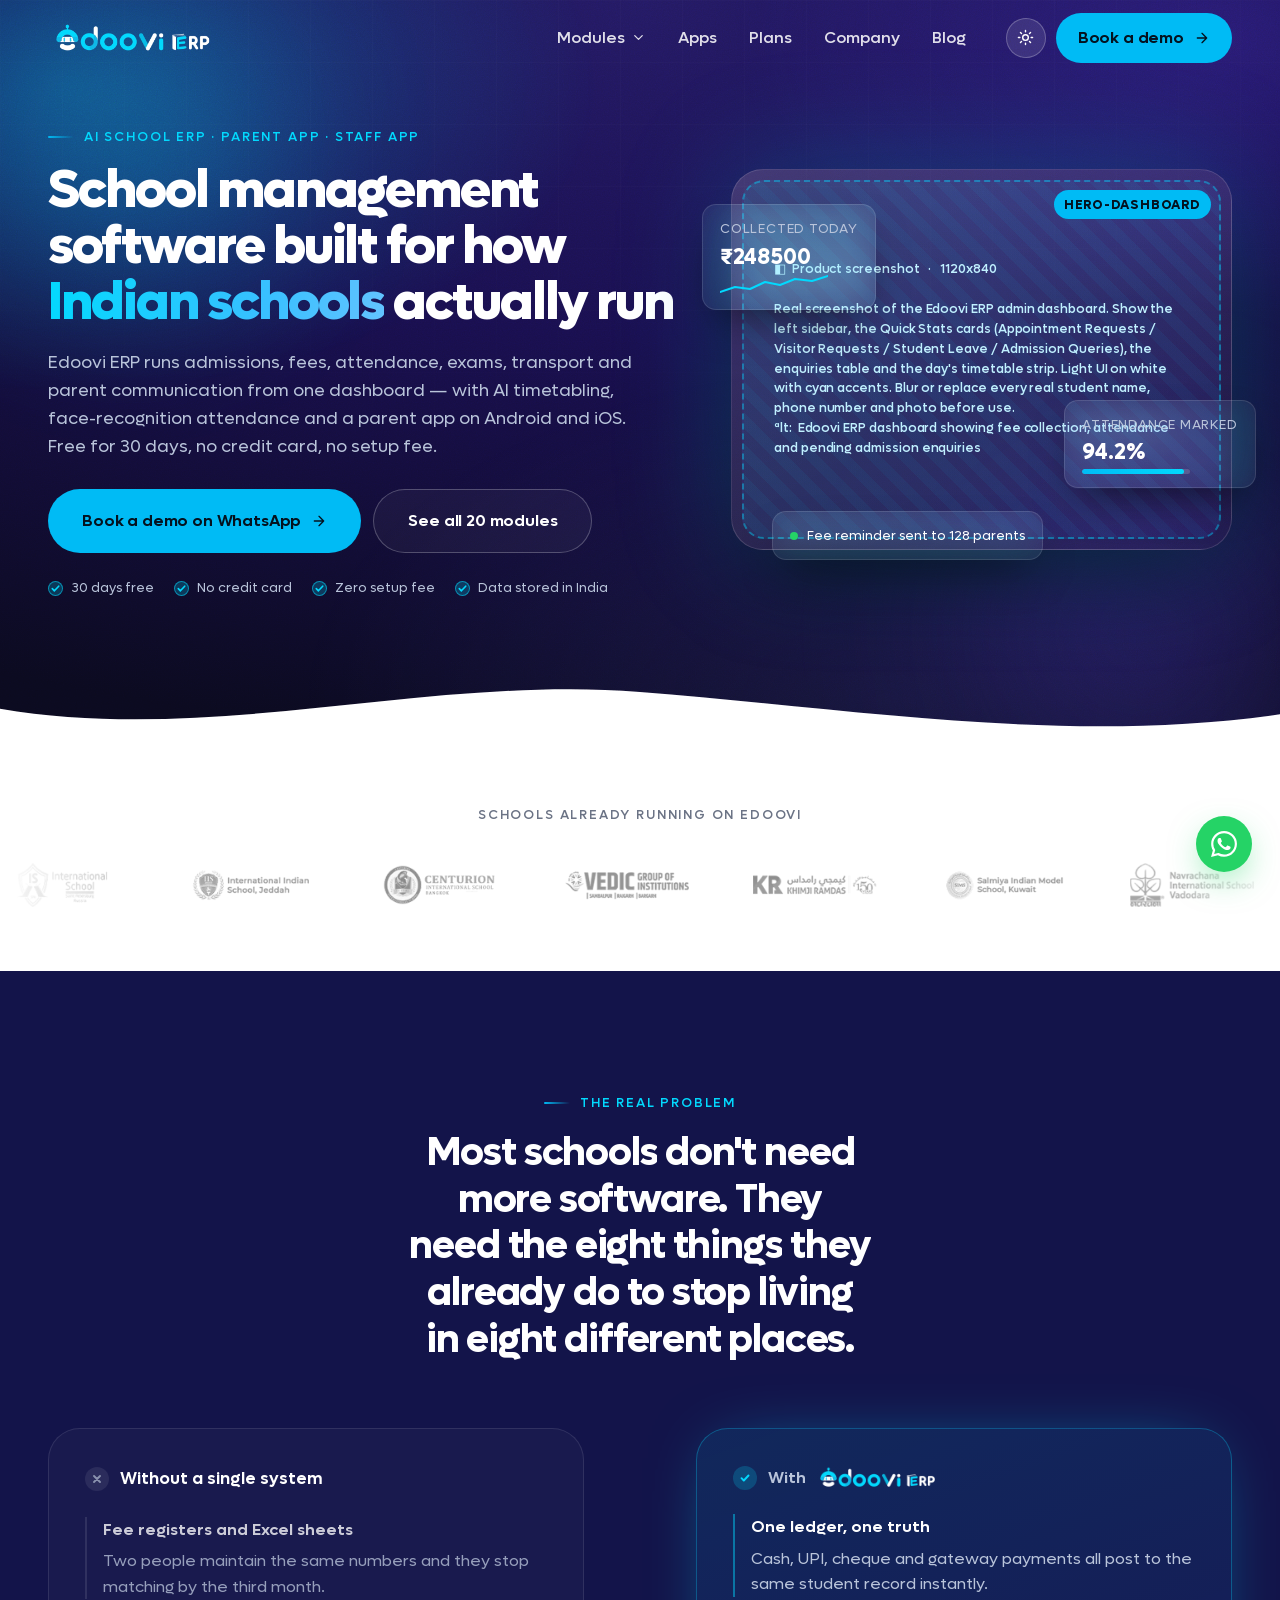
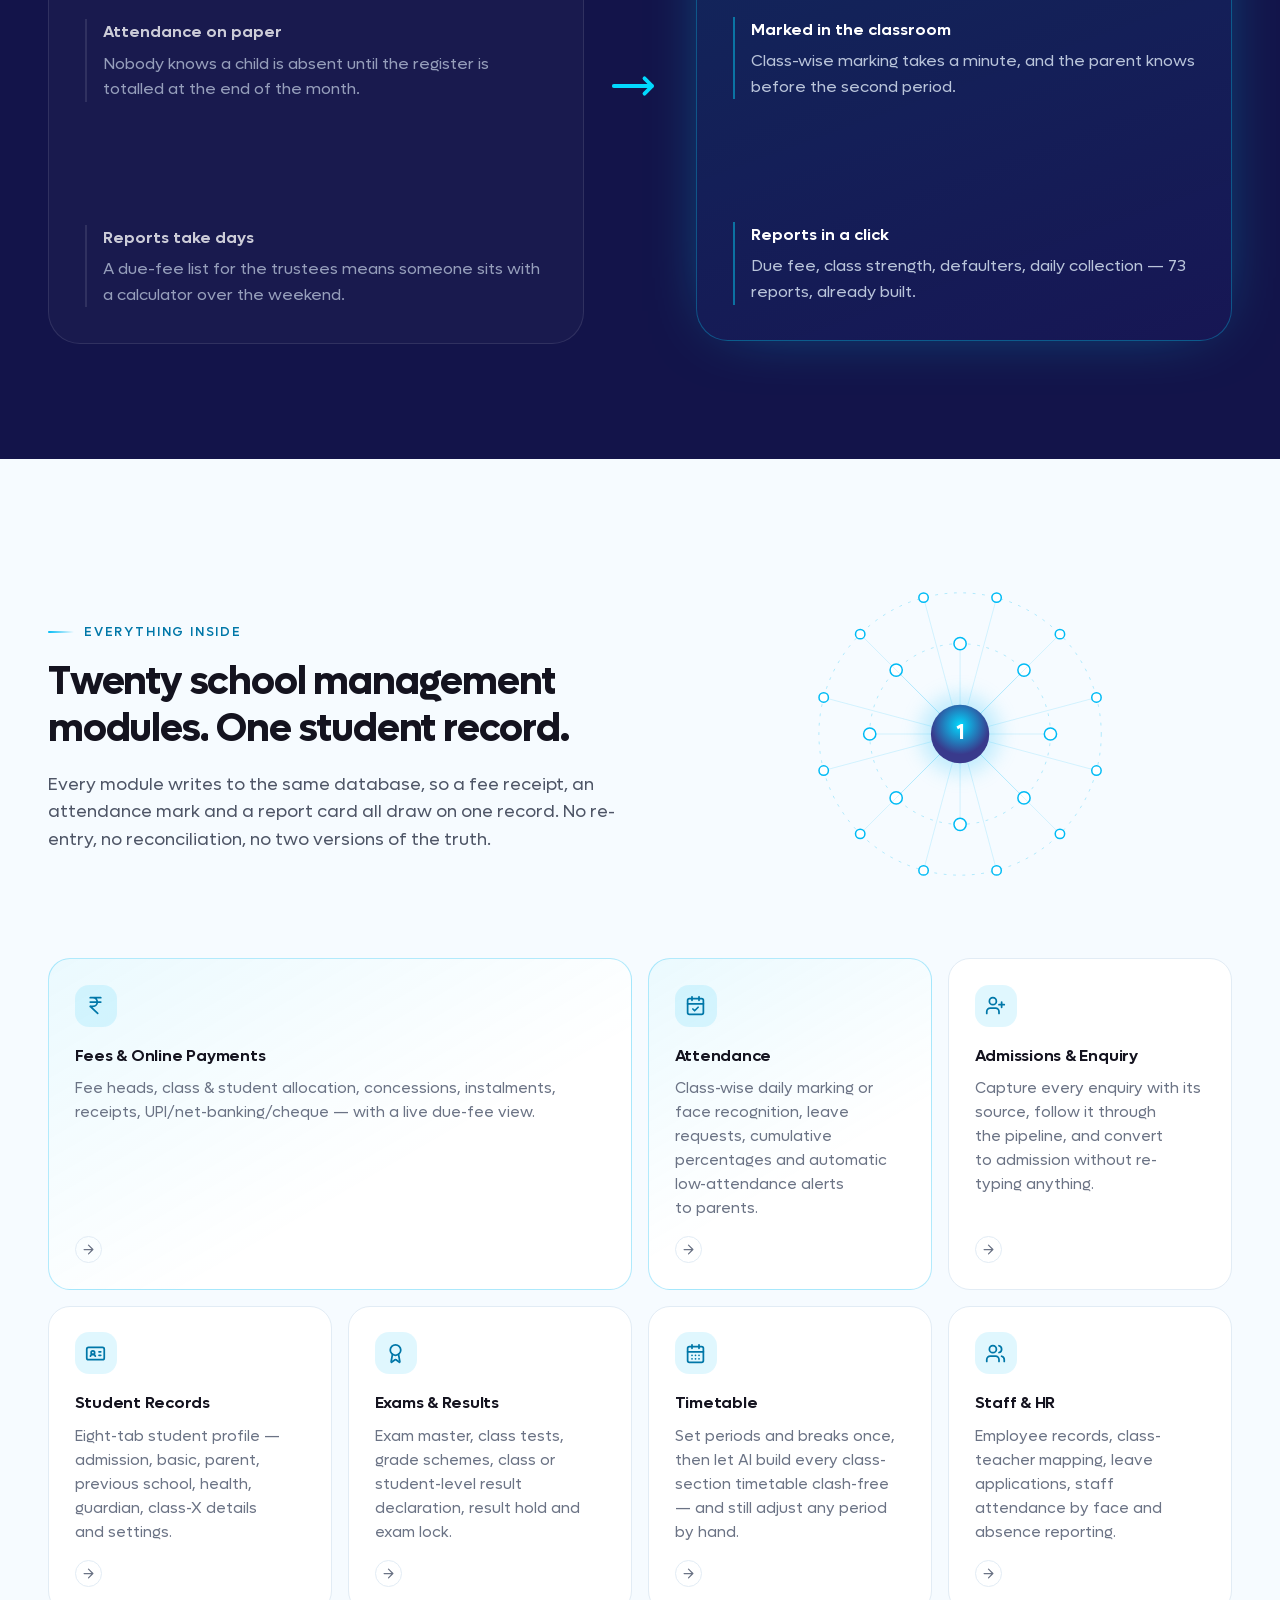
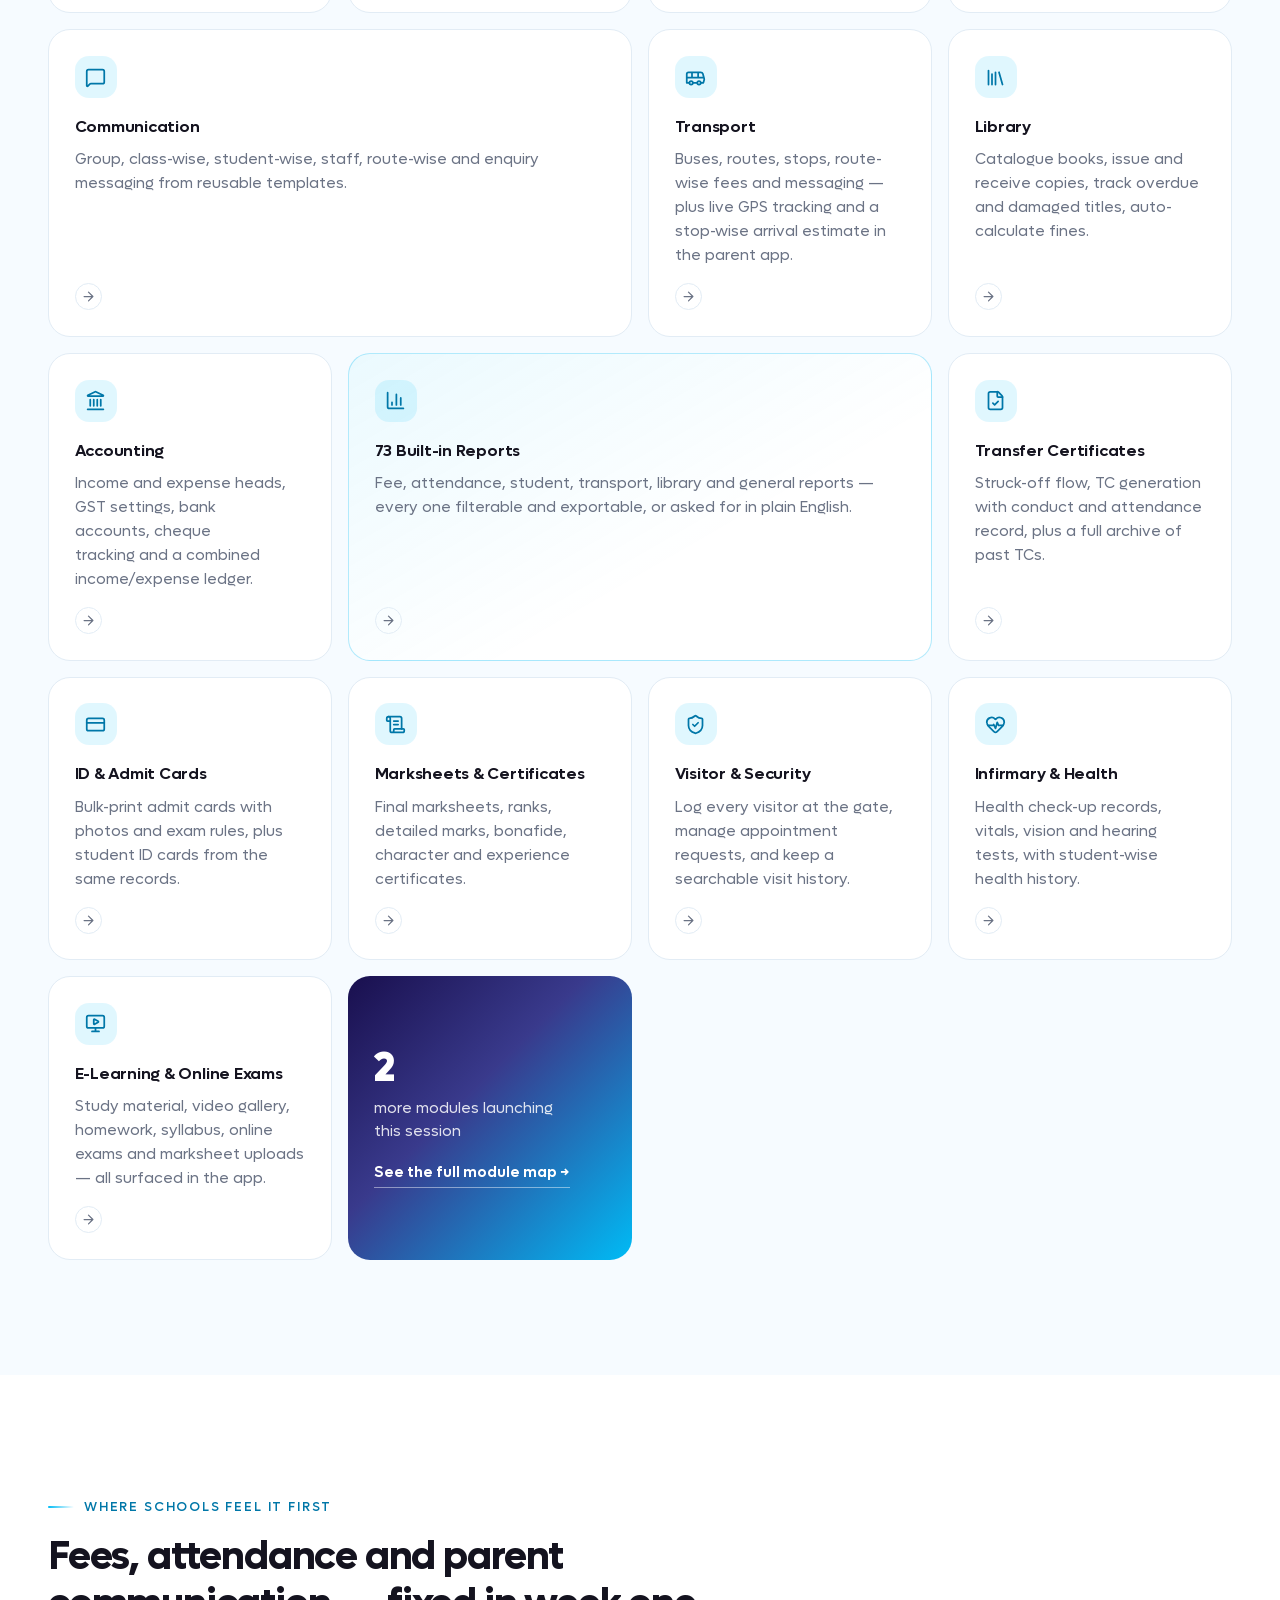
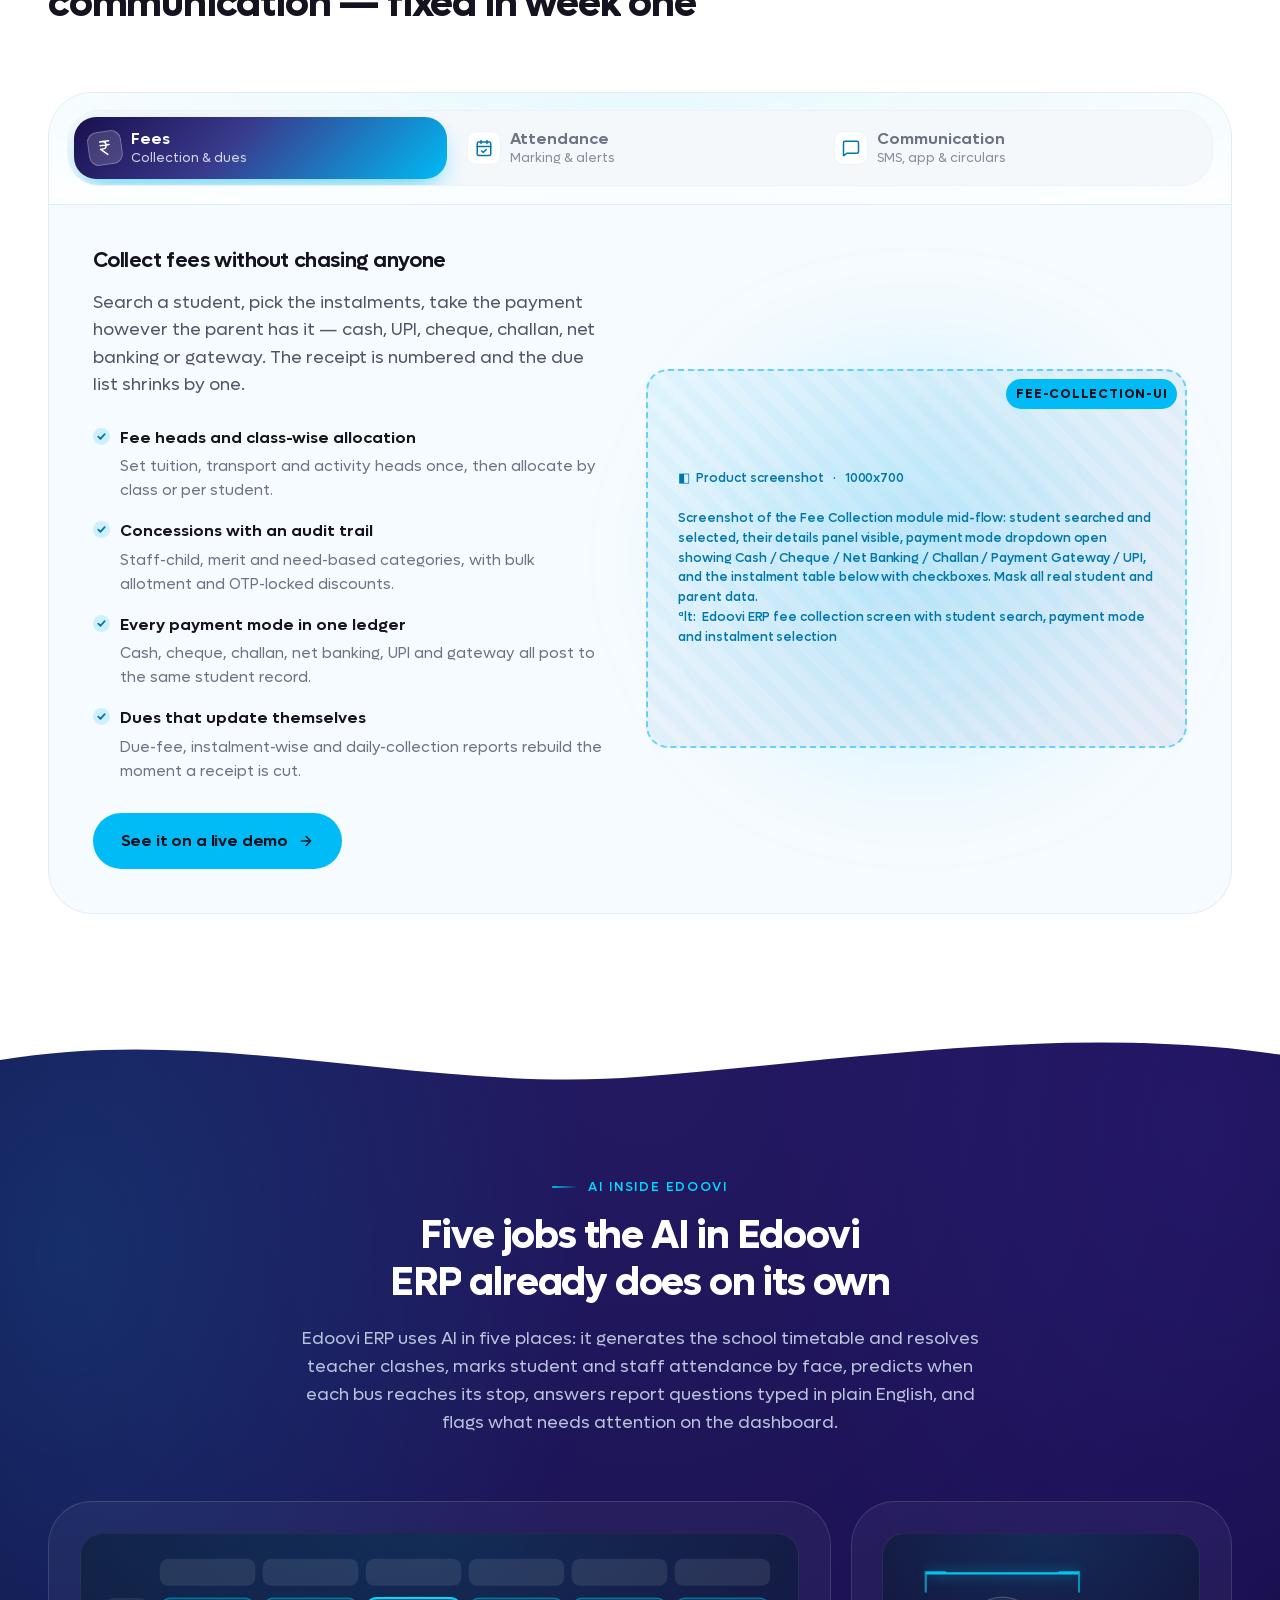
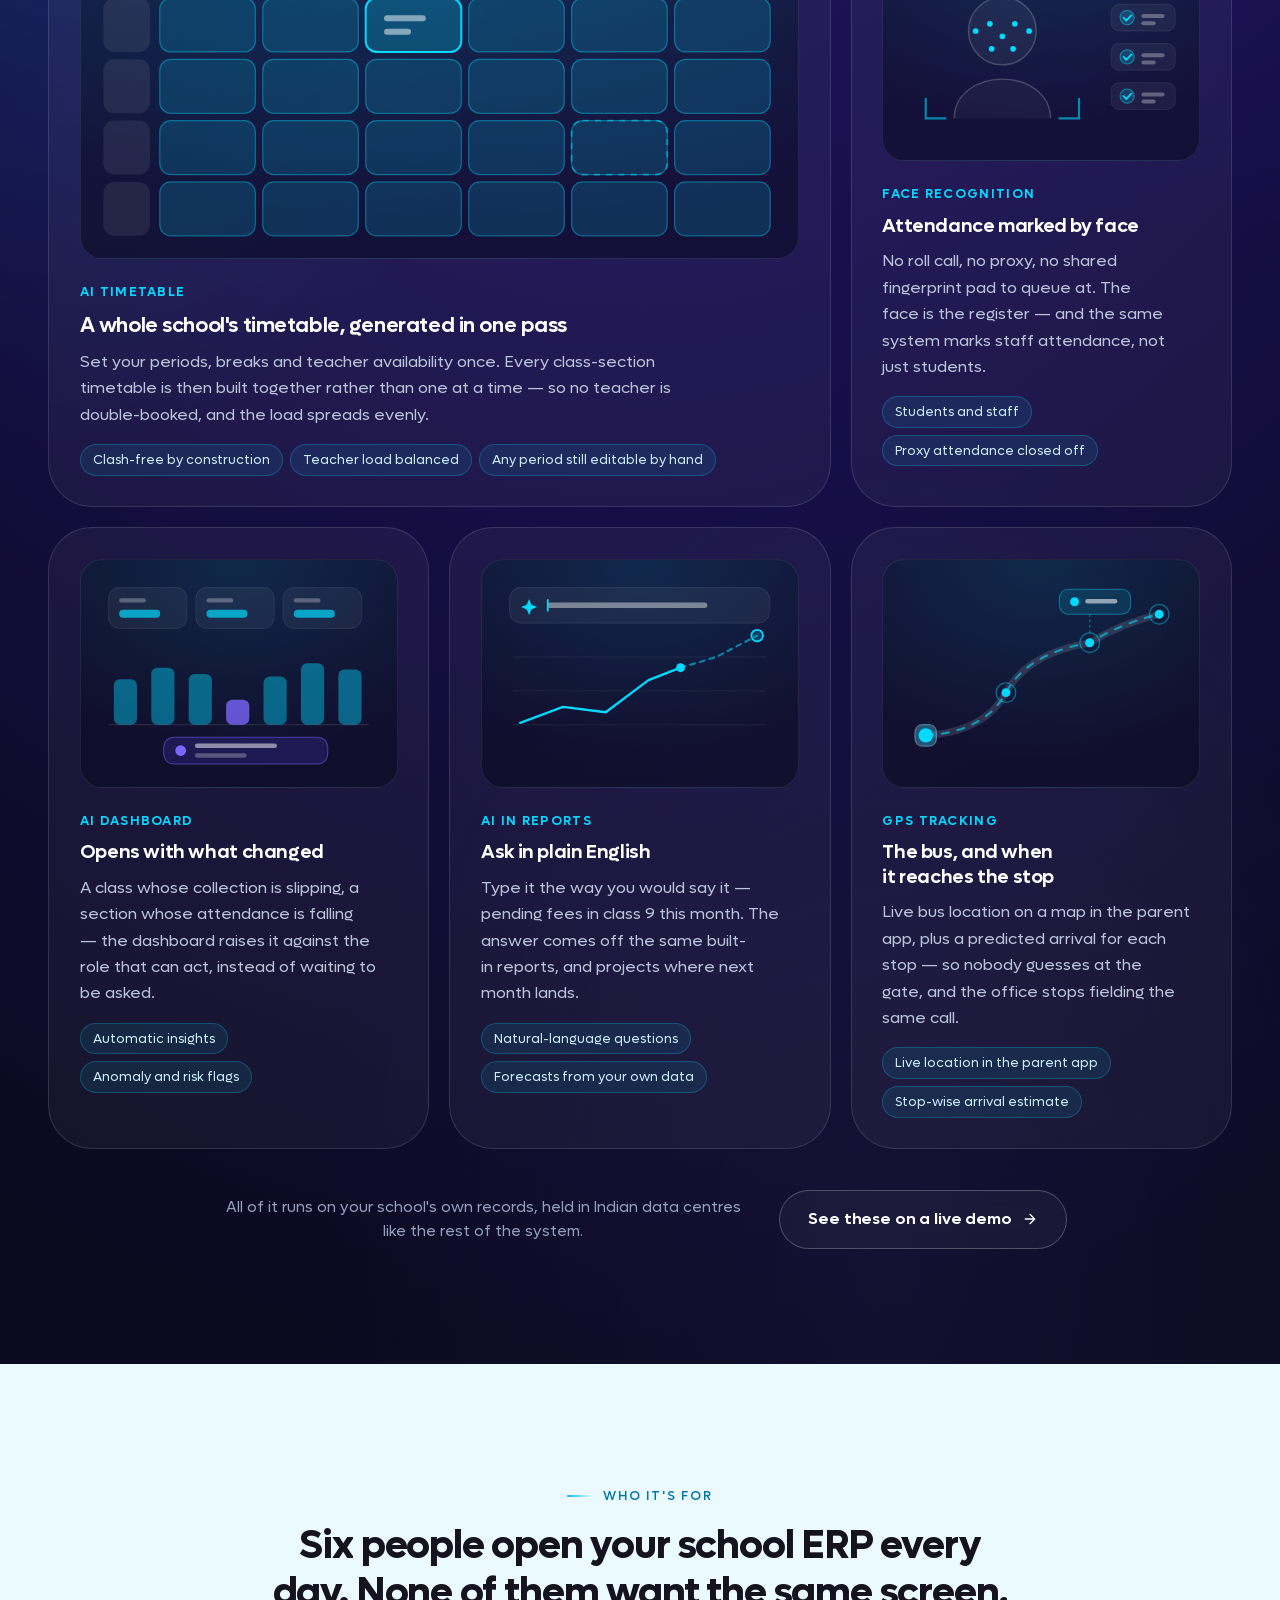
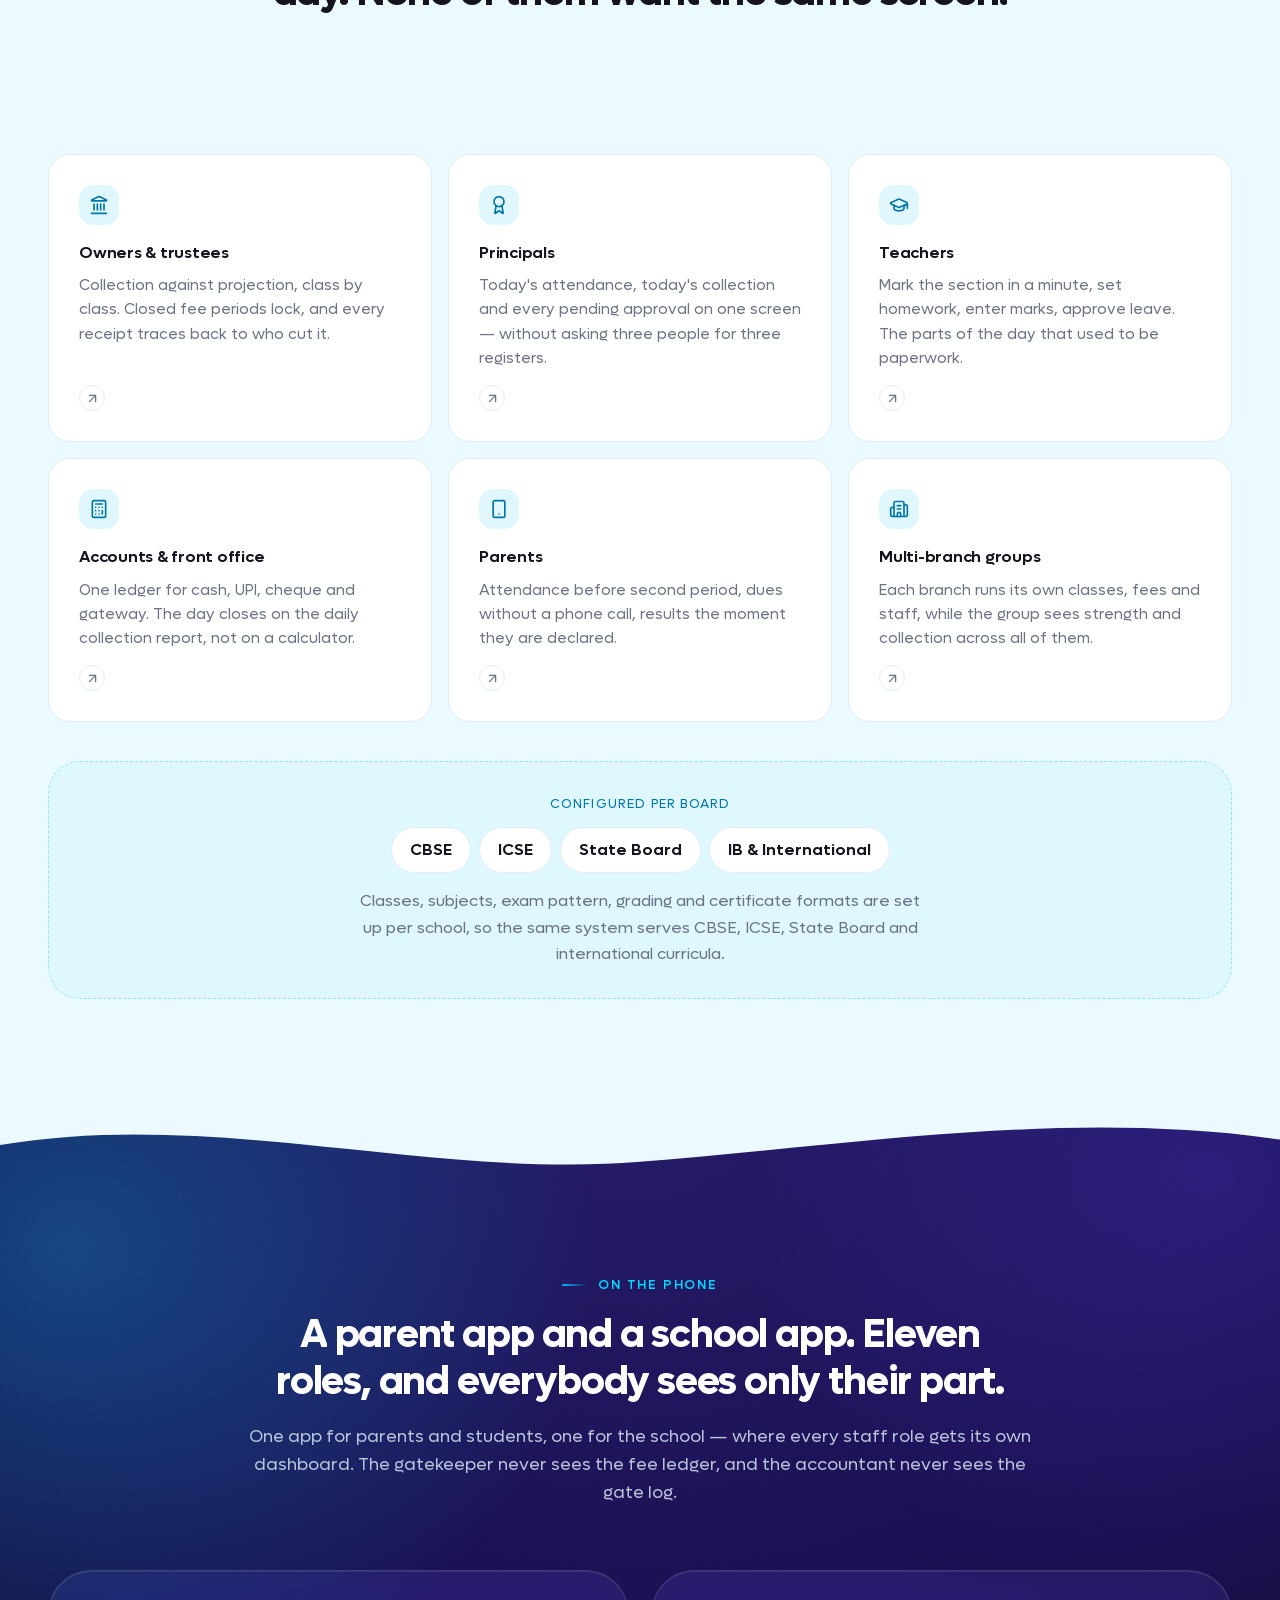
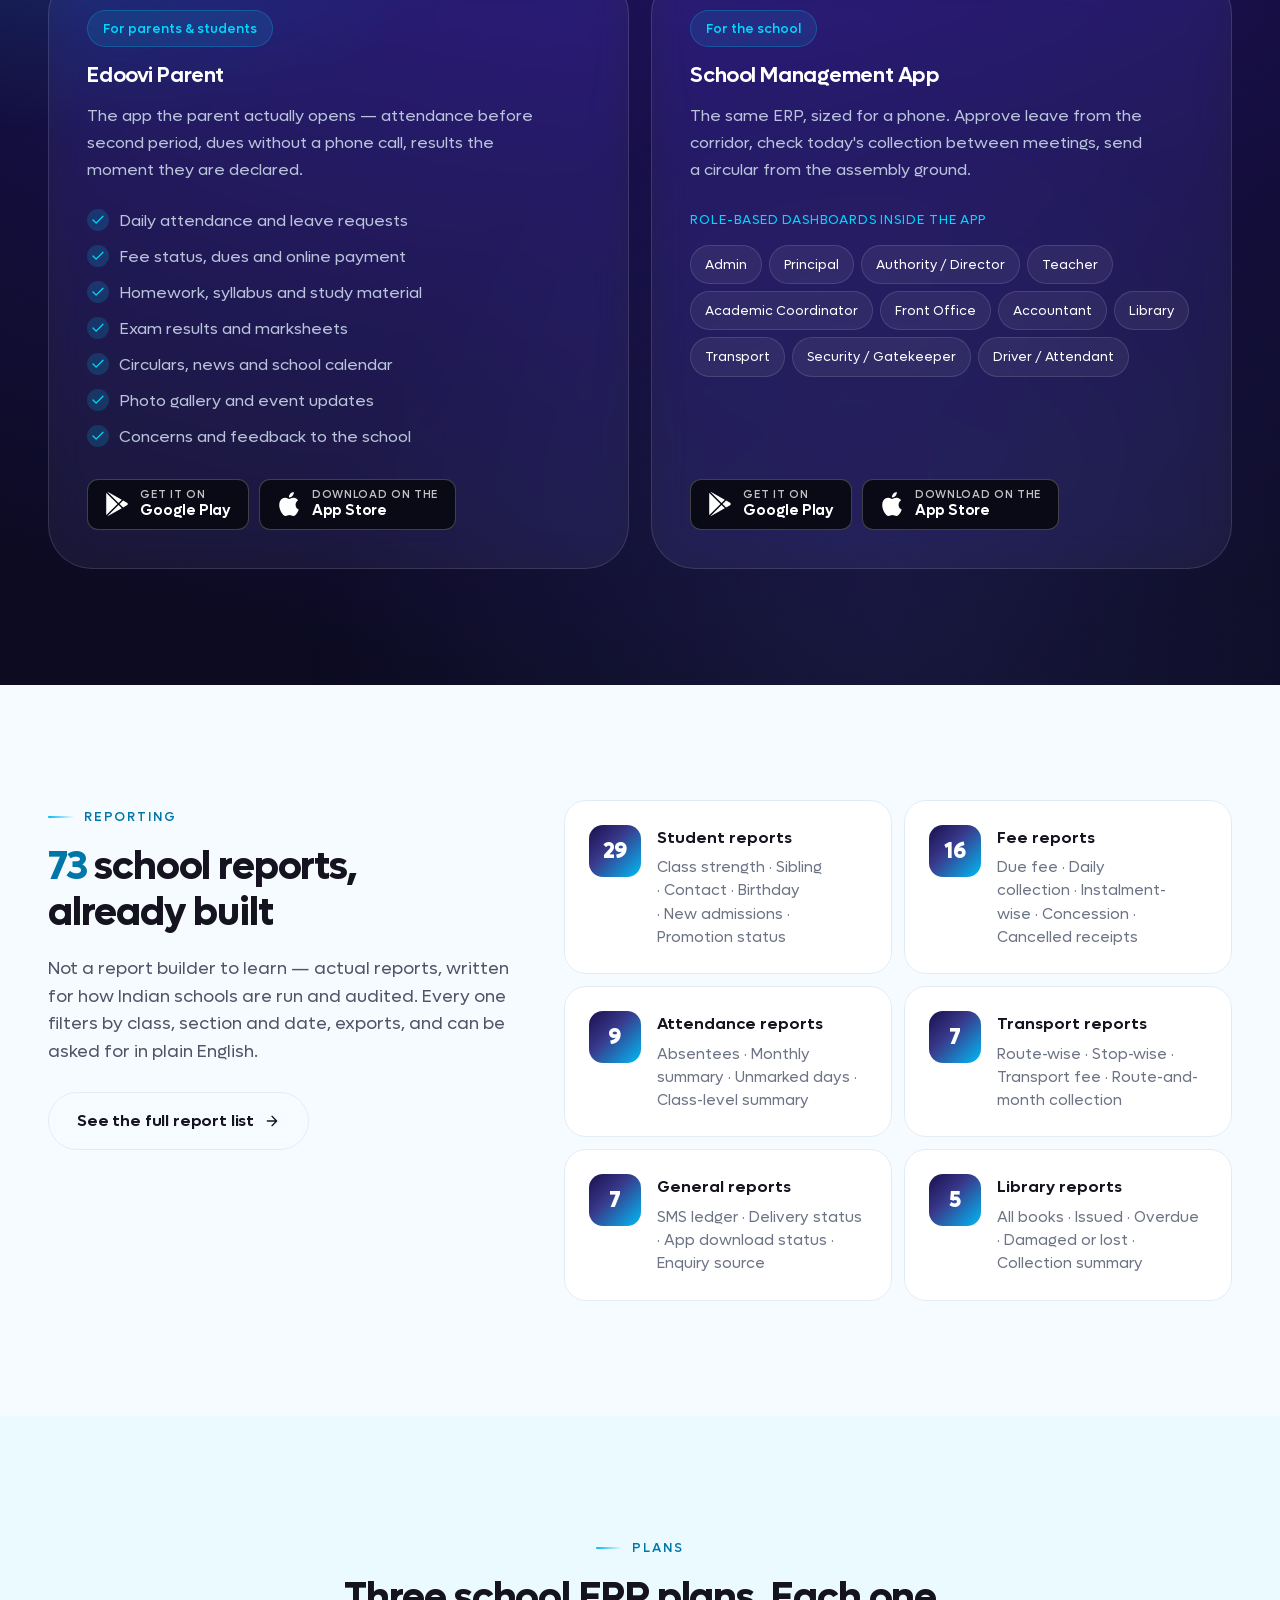
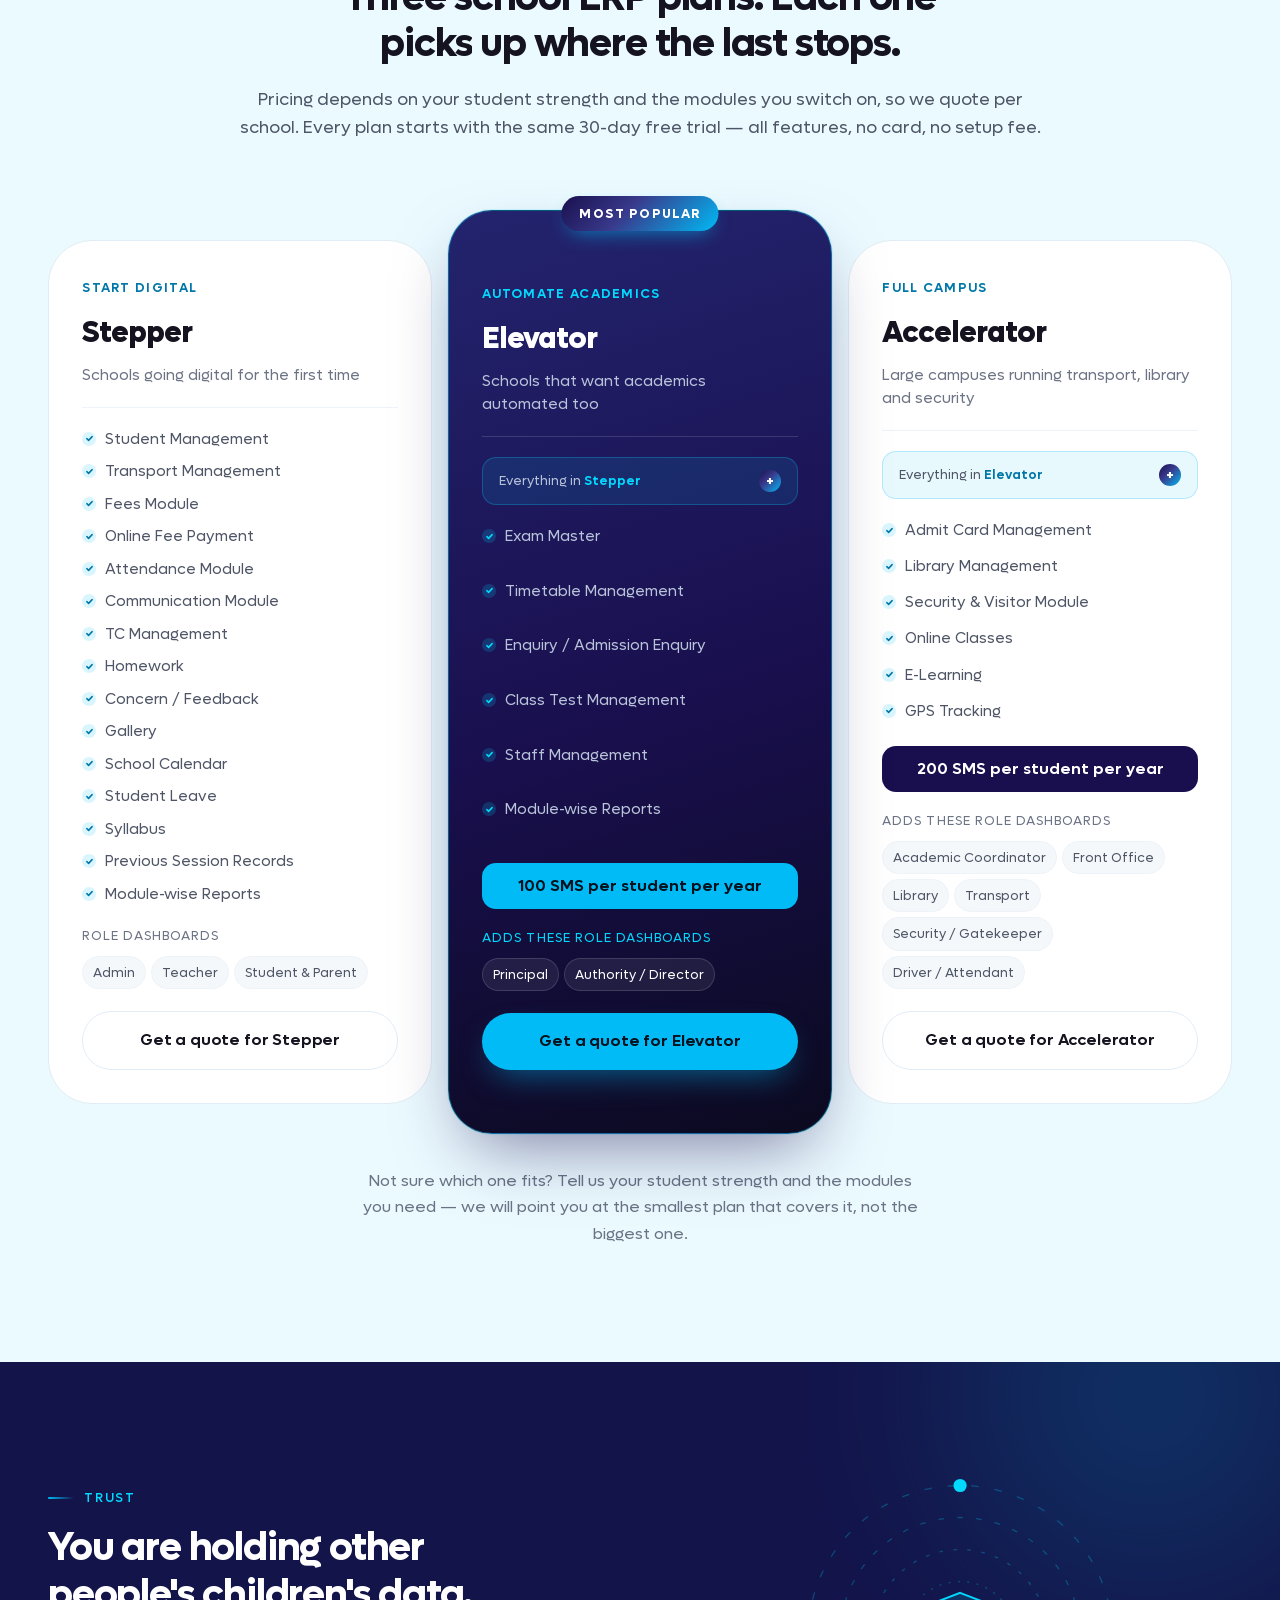
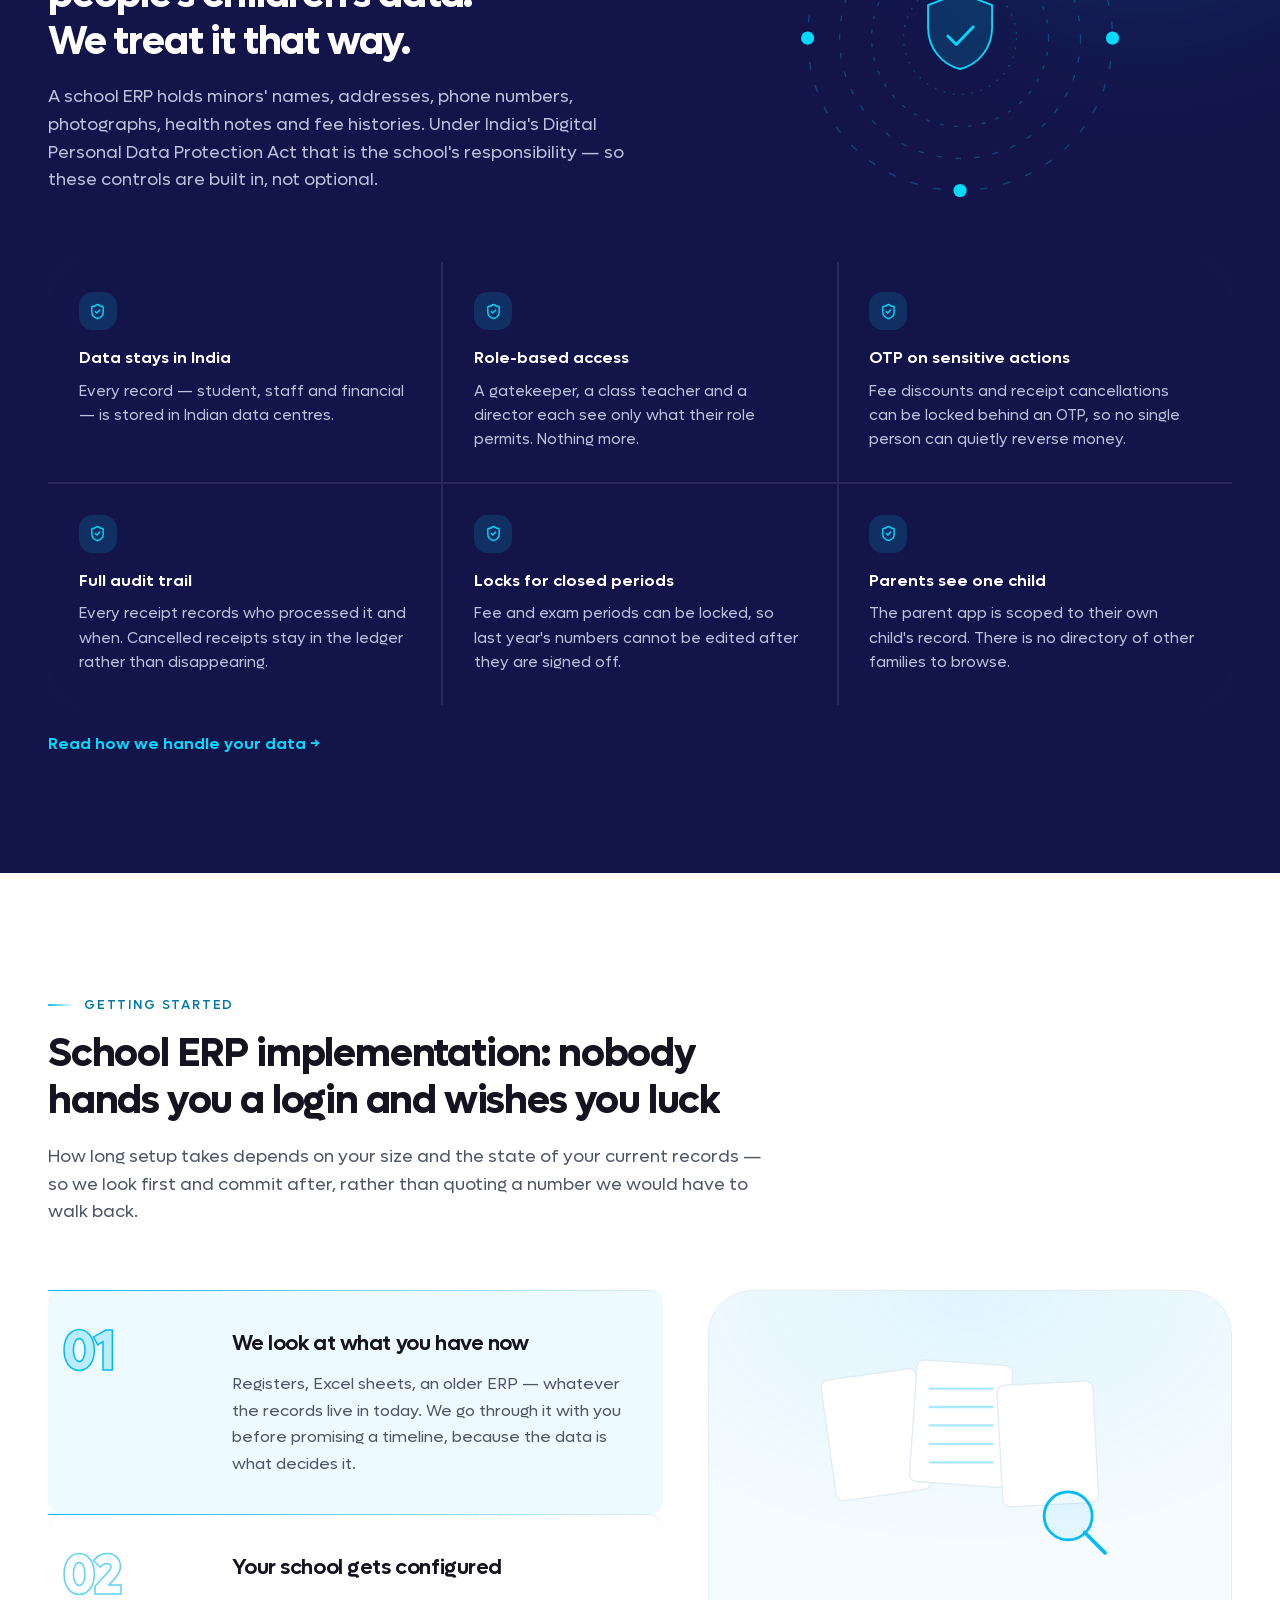
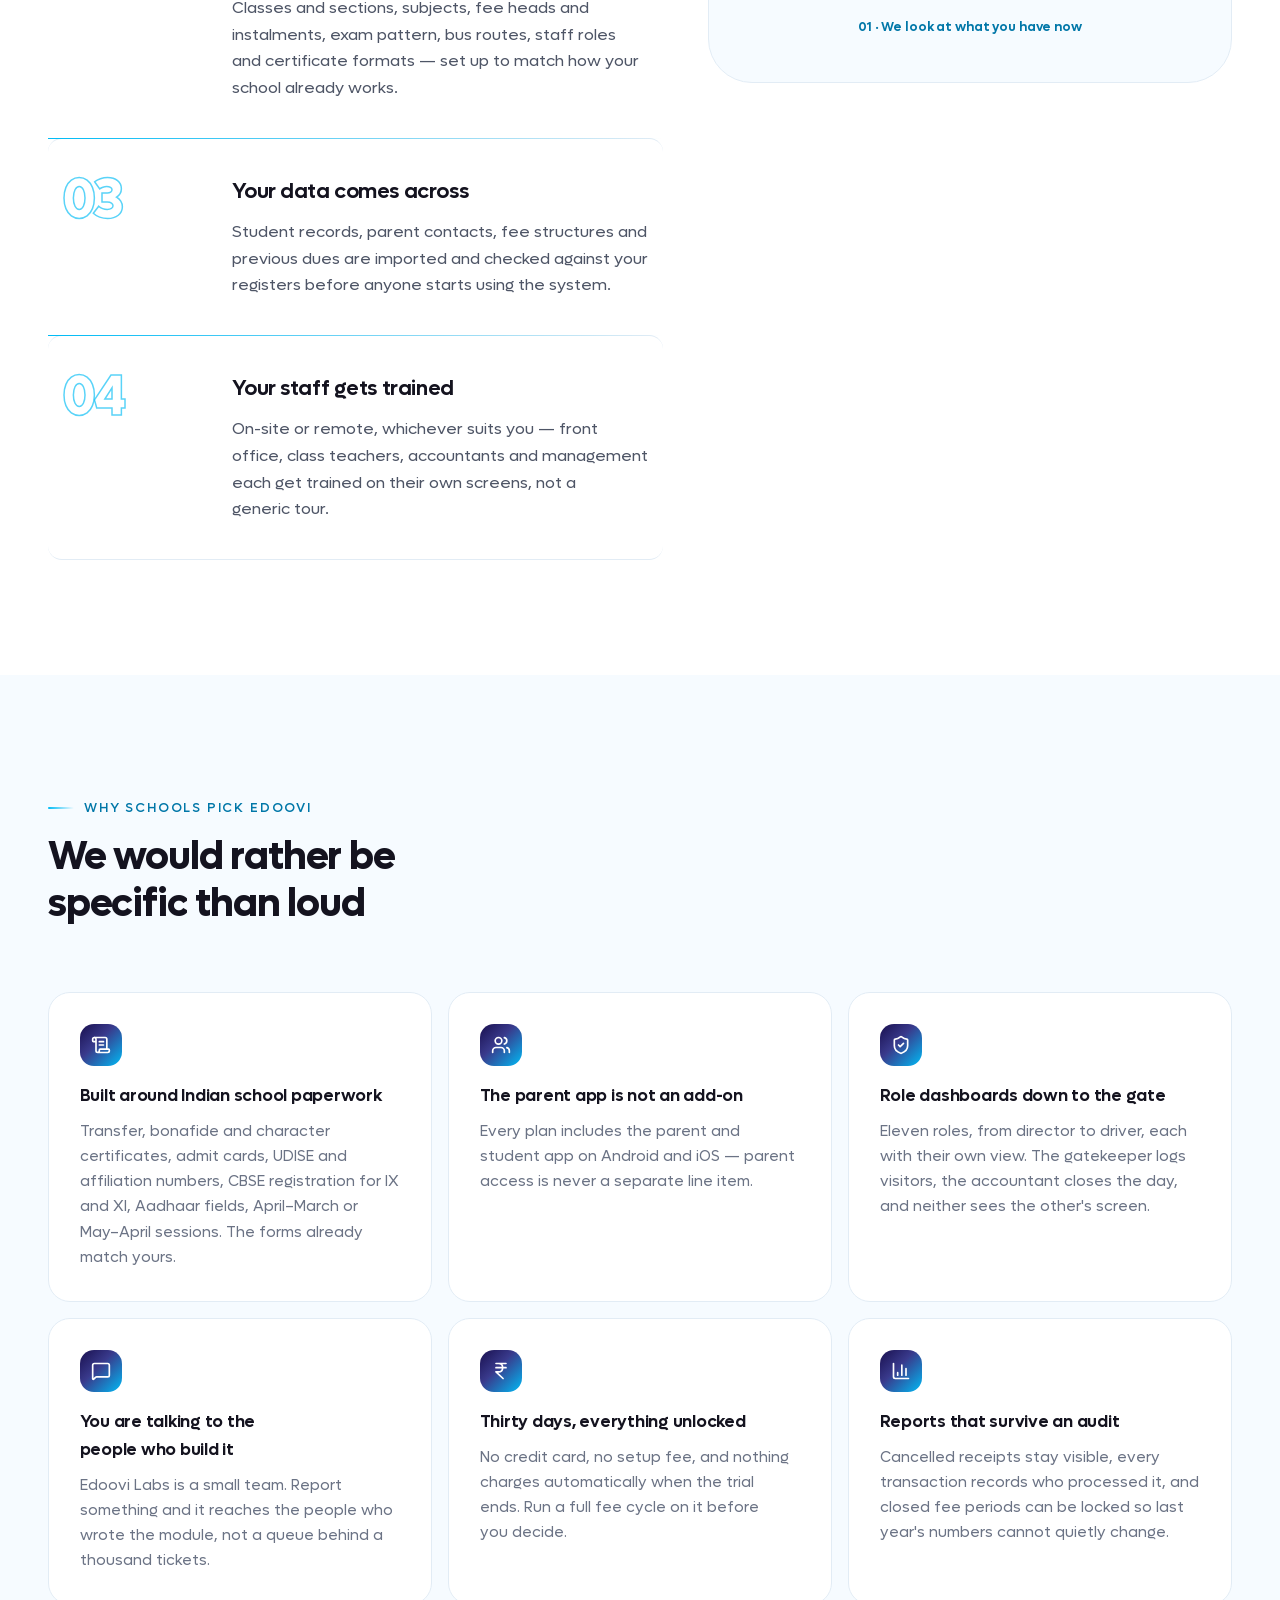
==== erp/index.html @ ccb5dbd3 "jk" ====
﻿<!doctype html>
<html lang="en-IN">
<head>
	<meta charset="UTF-8">
	<meta name="viewport" content="width=device-width, initial-scale=1, viewport-fit=cover">
	<link rel="preload" href="assets/fonts/Lufga-ExtraBold.woff2" as="font" type="font/woff2" crossorigin>
<link rel="preload" href="assets/fonts/Lufga-Regular.woff2" as="font" type="font/woff2" crossorigin>
<link rel="icon" type="image/webp" href="assets/brand/favicon.webp">
<meta name="theme-color" content="#190F4E">
<script>
/* Applied before first paint so the theme never flashes. Light is the default;
   dark applies only when the visitor opts in via the toggle. */
(function(){var d=document.documentElement;d.classList.add("js");
try{var t=localStorage.getItem("edv-theme");if(t==="dark"||t==="light")d.setAttribute("data-theme",t);}catch(e){}})();
</script>
	<meta name="description" content="School management software for Indian schools — admissions, fees, attendance, exams, transport and a parent app in one system. Free 30-day trial.">
<meta property="og:title" content="Edoovi ERP">
<meta property="og:description" content="School management software for Indian schools — admissions, fees, attendance, exams, transport and a parent app in one system. Free 30-day trial.">
<meta property="og:url" content="#">
<meta property="og:type" content="website">
<meta name="twitter:card" content="summary_large_image">

<script type="application/ld+json">{"@context":"https://schema.org","@graph":[{"@type":"Organization","@id":"#/#organization","name":"Edoovi Labs","alternateName":"Edoovi ERP","url":"#/","logo":{"@type":"ImageObject","url":"assets/brand/logo.webp","width":588,"height":120},"foundingDate":"2025-12-04","email":"info@edoovierp.com","sameAs":["https://www.instagram.com/edoovi_official/","https://www.facebook.com/edooviofficial","https://www.linkedin.com/company/edoovi","https://www.youtube.com/@edoovilabs"],"contactPoint":{"@type":"ContactPoint","telephone":"+918690111912","contactType":"sales","areaServed":"IN","availableLanguage":["en","hi"]},"address":[{"@type":"PostalAddress","streetAddress":"Gawai Square 4, Union St, Shivaji Nagar","addressLocality":"Bengaluru","addressRegion":"Karnataka","postalCode":"560001","addressCountry":"IN"},{"@type":"PostalAddress","streetAddress":"113A, Adarsh Krishna Nagar, Bhagwati Nagar, Gopalpura Mode","addressLocality":"Jaipur","addressRegion":"Rajasthan","postalCode":"302015","addressCountry":"IN"},{"@type":"PostalAddress","streetAddress":"Near Ujjwal School, Vivekanand Nagar Sector 4","addressLocality":"Alwar","addressRegion":"Rajasthan","postalCode":"301001","addressCountry":"IN"}]},{"@type":"WebSite","@id":"#/#website","url":"#/","name":"Edoovi ERP","publisher":{"@id":"#/#organization"},"inLanguage":"en-IN"},{"@type":"SoftwareApplication","@id":"#/#software","name":"Edoovi ERP","applicationCategory":"BusinessApplication","applicationSubCategory":"School Management Software","operatingSystem":"Web, Android, iOS","url":"#/","featureList":["Admission and enquiry management","Fee collection and online payments","Attendance management","Exam and result management","Transport management","Library management","Staff and HR management","Accounting","Parent and student mobile app","73 built-in reports","AI timetable generation with clash resolution","Face recognition attendance for students and staff","Live GPS bus tracking with stop-wise arrival estimates","AI dashboard insights and anomaly alerts","Natural-language report queries and forecasting"],"offers":{"@type":"Offer","category":"Free trial","price":"0","priceCurrency":"INR","description":"30-day free trial with all features unlocked. No credit card and no setup fee.","availability":"https://schema.org/InStock"},"audience":{"@type":"Audience","audienceType":"Schools, K-12 educational institutions"},"areaServed":{"@type":"Country","name":"India"}},{"@type":"FAQPage","@id":"#/#faq","mainEntity":[{"@type":"Question","name":"What is school ERP software?","acceptedAnswer":{"@type":"Answer","text":"School ERP software is a single system that runs a school's day-to-day administration — admissions, fees, attendance, exams, timetables, transport, library, staff records and parent communication. Instead of separate registers and spreadsheets, every module writes to one database, so a fee receipt, an attendance mark and a report card all draw on the same student record."}},{"@type":"Question","name":"Does Edoovi ERP use AI?","acceptedAnswer":{"@type":"Answer","text":"Yes, in five places. AI generates the school timetable and resolves teacher clashes, face recognition marks student and staff attendance, transport predicts when each bus reaches its stop, reports can be asked for in plain English and projected forward, and the dashboard raises what has changed — a drop in collection or in a section's attendance — instead of waiting to be asked for it."}},{"@type":"Question","name":"Can attendance be marked with face recognition?","acceptedAnswer":{"@type":"Answer","text":"Yes. Attendance can be marked by face for students and for staff, alongside the usual class-wise marking. It removes the roll call and closes off proxy attendance, and the result lands in the same attendance register — so cumulative percentages, low-attendance alerts to parents and the nine attendance reports all work exactly as before."}},{"@type":"Question","name":"Can parents track the school bus live?","acceptedAnswer":{"@type":"Answer","text":"Yes. The parent app shows the bus on a map as it runs, along with a predicted arrival time for the child's stop, so nobody waits at the gate guessing. GPS tracking sits in the transport module and is part of the Accelerator plan."}},{"@type":"Question","name":"How long does it take to set up Edoovi ERP in a school?","acceptedAnswer":{"@type":"Answer","text":"It depends on the size of the school and how much historical data needs to be brought across. Our team handles the setup with you and confirms a timeline after looking at your current records. Onboarding and training can be done on-site or remotely, whichever suits your staff."}},{"@type":"Question","name":"Is there a free trial, and does it need a credit card?","acceptedAnswer":{"@type":"Answer","text":"Yes. Edoovi ERP is free for 30 days with every feature unlocked. No credit card is required, there is no setup fee, and nothing charges automatically when the trial ends."}},{"@type":"Question","name":"Do parents get a mobile app?","acceptedAnswer":{"@type":"Answer","text":"Yes. The Edoovi Parent app is available on both Android and iOS. Parents see attendance, fee status and dues, homework, exam results, the school calendar, circulars and gallery updates, and can raise leave requests or concerns directly from the app."}},{"@type":"Question","name":"Can we collect fees online through Edoovi?","acceptedAnswer":{"@type":"Answer","text":"Yes. Fees can be collected by UPI, net banking, card, cheque, challan or cash, and every mode posts back to the same ledger. Receipts are generated with a unique number and the due-fee report updates immediately."}},{"@type":"Question","name":"Does Edoovi work for CBSE, ICSE and State Board schools?","acceptedAnswer":{"@type":"Answer","text":"Yes. The academic structure — classes, sections, subjects, exam patterns, grading and certificate formats — is configured per school, so the same system serves CBSE, ICSE and State Board institutions."}},{"@type":"Question","name":"Where is our school's data stored?","acceptedAnswer":{"@type":"Answer","text":"All data is stored in Indian data centres. Access is role-based, so a class teacher, an accountant and a director each see only what their role permits, and sensitive actions like fee discounts or receipt cancellation can be locked behind OTP verification."}},{"@type":"Question","name":"Does Edoovi ERP work without internet?","acceptedAnswer":{"@type":"Answer","text":"No — Edoovi ERP is a cloud system and needs an internet connection. That is what keeps every device, from the front office desktop to a parent's phone, looking at the same live data."}}]}]}</script>
<link rel="stylesheet" href="assets/css/main.css?v=1785314751">
<title>School Management Software for Indian Schools – Edoovi ERP</title>
</head>

<body class="home is-home">

<a class="skip-link" href="#main" title="Skip to main content">Skip to main content</a>

<header class="nav" data-nav>
		<div class="nav__inner container">
		<a class="nav__logo" href="#" aria-label="Edoovi ERP — home" title="Edoovi ERP — Home">
						<img class="nav__logo-on-dark" src="assets/brand/logo-light.webp" alt="Edoovi ERP" title="Edoovi ERP — School Management Software" width="588" height="120" fetchpriority="high">
			<img class="nav__logo-on-light" src="assets/brand/logo.webp" alt="" aria-hidden="true" width="588" height="120">
		</a>

				<nav class="nav__links" aria-label="Main">
						<div class="nav__item has-mega">
				<button class="nav__link" aria-expanded="false" aria-haspopup="true">
					Modules					<svg class="" width="15" height="15" viewBox="0 0 24 24" aria-hidden="true" focusable="false" data-icon="lucide:chevron-down"><path fill="none" stroke="currentColor" stroke-linecap="round" stroke-linejoin="round" stroke-width="2" d="m6 9l6 6l6-6"/></svg>				</button>

				<div class="mega" role="group" aria-label="Modules">
					<div class="mega__grid">
													<a class="mega__card" href="#features/fee-management-software/" title="Fees &amp; Online Payments module in Edoovi ERP">
								<span class="mega__name">Fees &amp; Online Payments</span>
								<span class="mega__blurb">Fee heads, class &amp; student allocation, concessions, instalment…</span>
							</a>
													<a class="mega__card" href="#features/attendance-management-system/" title="Attendance module in Edoovi ERP">
								<span class="mega__name">Attendance</span>
								<span class="mega__blurb">Class-wise daily marking or face recognition, leave requests, …</span>
							</a>
													<a class="mega__card" href="#features/admission-management-software/" title="Admissions &amp; Enquiry module in Edoovi ERP">
								<span class="mega__name">Admissions &amp; Enquiry</span>
								<span class="mega__blurb">Capture every enquiry with its source, follow it through the p…</span>
							</a>
													<a class="mega__card" href="#features/student-information-system/" title="Student Records module in Edoovi ERP">
								<span class="mega__name">Student Records</span>
								<span class="mega__blurb">Eight-tab student profile — admission, basic, parent, previous…</span>
							</a>
													<a class="mega__card" href="#features/exam-result-management-software/" title="Exams &amp; Results module in Edoovi ERP">
								<span class="mega__name">Exams &amp; Results</span>
								<span class="mega__blurb">Exam master, class tests, grade schemes, class or student-leve…</span>
							</a>
													<a class="mega__card" href="#features/timetable-management-software/" title="Timetable module in Edoovi ERP">
								<span class="mega__name">Timetable</span>
								<span class="mega__blurb">Set periods and breaks once, then let AI build every class-sec…</span>
							</a>
													<a class="mega__card" href="#features/communication-sms-whatsapp/" title="Communication module in Edoovi ERP">
								<span class="mega__name">Communication</span>
								<span class="mega__blurb">Group, class-wise, student-wise, staff, route-wise and enquiry…</span>
							</a>
													<a class="mega__card" href="#features/staff-hr-payroll-management/" title="Staff &amp; HR module in Edoovi ERP">
								<span class="mega__name">Staff &amp; HR</span>
								<span class="mega__blurb">Employee records, class-teacher mapping, leave applications, s…</span>
							</a>
											</div>
										<a class="mega__all" href="#school-erp-software/" title="Explore all 20 Edoovi ERP modules">
						See all 20 modules						<svg class="arw" width="16" height="16" viewBox="0 0 24 24" aria-hidden="true" focusable="false" data-icon="lucide:arrow-right"><path fill="none" stroke="currentColor" stroke-linecap="round" stroke-linejoin="round" stroke-width="2" d="M5 12h14m-7-7l7 7l-7 7"/></svg>					</a>
									</div>
			</div>
			
			<a class="nav__link" href="#apps/" title="Edoovi parent app and school management app">Apps</a><a class="nav__link" href="#pricing/" title="Edoovi ERP plans — Stepper, Elevator and Accelerator">Plans</a><a class="nav__link" href="#about-us/" title="About Edoovi Labs">Company</a><a class="nav__link" href="#blog/" title="Edoovi ERP blog — school management insights">Blog</a>		</nav>

		<div class="nav__actions">
			<button class="theme-btn" data-theme-toggle type="button" aria-pressed="false" aria-label="Switch theme">
				<svg class="theme-btn__sun" width="17" height="17" viewBox="0 0 24 24" aria-hidden="true" focusable="false" data-icon="lucide:sun"><g fill="none" stroke="currentColor" stroke-linecap="round" stroke-linejoin="round" stroke-width="2"><circle cx="12" cy="12" r="4"/><path d="M12 2v2m0 16v2M4.93 4.93l1.41 1.41m11.32 11.32l1.41 1.41M2 12h2m16 0h2M6.34 17.66l-1.41 1.41M19.07 4.93l-1.41 1.41"/></g></svg>				<svg class="theme-btn__moon" width="17" height="17" viewBox="0 0 24 24" aria-hidden="true" focusable="false" data-icon="lucide:moon"><path fill="none" stroke="currentColor" stroke-linecap="round" stroke-linejoin="round" stroke-width="2" d="M20.985 12.486a9 9 0 1 1-9.473-9.472c.405-.022.617.46.402.803a6 6 0 0 0 8.268 8.268c.344-.215.825-.004.803.401"/></svg>			</button>

			<a class="btn btn-primary nav__cta magnetic" href="https://wa.me/918690111912?text=Hi%20Edoovi%2C%20I%27d%20like%20a%20demo%20of%20your%20school%20ERP" target="_blank" rel="noopener" data-magnetic="0.18" title="Book a free Edoovi ERP demo on WhatsApp">
				Book a demo				<svg class="arw" width="16" height="16" viewBox="0 0 24 24" aria-hidden="true" focusable="false" data-icon="lucide:arrow-right"><path fill="none" stroke="currentColor" stroke-linecap="round" stroke-linejoin="round" stroke-width="2" d="M5 12h14m-7-7l7 7l-7 7"/></svg>			</a>

			<button class="nav__burger" data-nav-toggle type="button" aria-expanded="false" aria-label="Open menu">
				<span></span><span></span><span></span>
			</button>
		</div>
	</div>

	<div class="drawer" data-nav-drawer>
		<nav aria-label="Mobile">
			<a class="" href="#school-erp-software/" title="All 20 Edoovi ERP modules">All modules</a><a class="" href="#apps/" title="Edoovi parent app and school management app">Apps</a><a class="" href="#pricing/" title="Edoovi ERP plans and what each one includes">Plans</a><a class="" href="#about-us/" title="About Edoovi Labs">Company</a><a class="" href="#blog/" title="Edoovi ERP blog">Blog</a><a class="" href="#contact-us/" title="Contact Edoovi Labs">Contact</a>			<a class="btn btn-primary btn-lg drawer__cta" href="https://wa.me/918690111912?text=Hi%20Edoovi%2C%20I%27d%20like%20a%20demo%20of%20your%20school%20ERP" target="_blank" rel="noopener" title="Book a free Edoovi ERP demo on WhatsApp">Book a demo on WhatsApp</a>
		</nav>
	</div>
</header>

<main id="main">
<section class="hero s-midnight grain">
	<div class="mesh" aria-hidden="true"></div>
	<span class="orb orb--a" aria-hidden="true"></span>
	<span class="orb orb--b" aria-hidden="true"></span>
	<div class="hero__grid-lines" aria-hidden="true"></div>

	<div class="container hero__inner">
		<div class="hero__copy">
			<p class="eyebrow hero__eyebrow">AI School ERP · Parent App · Staff App</p>

						<h1 class="h-display hero__h1">
				School management software built for how
				<span class="grad-text">Indian schools</span> actually run
			</h1>

			<p class="answer-lede hero__lede">
								Edoovi ERP runs admissions, fees, attendance, exams, transport and parent communication
				from one dashboard — with AI timetabling, face-recognition attendance and a parent app
				on Android and iOS. Free for 30 days, no credit card, no setup fee.
			</p>

			<div class="hero__cta">
				<a class="btn btn-primary btn-lg magnetic" href="https://wa.me/918690111912?text=Hi%20Edoovi%2C%20I%27d%20like%20a%20demo%20of%20your%20school%20ERP" target="_blank" rel="noopener" data-analytics="hero-demo" title="Book a free Edoovi ERP demo on WhatsApp">
					Book a demo on WhatsApp
					<svg class="arw" width="16" height="16" viewBox="0 0 24 24" aria-hidden="true" focusable="false" data-icon="lucide:arrow-right"><path fill="none" stroke="currentColor" stroke-linecap="round" stroke-linejoin="round" stroke-width="2" d="M5 12h14m-7-7l7 7l-7 7"/></svg>				</a>
				<a class="btn btn-ghost btn-lg" href="#modules" title="Jump to all 20 Edoovi ERP modules">See all 20 modules</a>
			</div>

			<ul class="hero__trust">
				<li>30 days free</li>
				<li>No credit card</li>
				<li>Zero setup fee</li>
				<li>Data stored in India</li>
			</ul>
		</div>

		<div class="hero__visual">
			<div class="hero__frame tilt" data-tilt="4">
				<figure class="img-slot " data-slot="hero-dashboard" data-size="1120x840" data-type="Product screenshot" data-alt="Edoovi ERP dashboard showing fee collection, attendance and pending admission enquiries" data-brief="Real screenshot of the Edoovi ERP admin dashboard. Show the left sidebar, the Quick Stats cards (Appointment Requests / Visitor Requests / Student Leave / Admission Queries), the enquiries table and the day&#039;s timetable strip. Light UI on white with cyan accents. Blur or replace every real student name, phone number and photo before use." title="Edoovi ERP dashboard showing fee collection, attendance and pending admission enquiries" style="--ar:1120 / 840; --slot-r:var(--r-lg);"></figure>
								<div class="chip chip--fees glass" aria-hidden="true">
					<span class="chip__k">Collected today</span>
					<span class="chip__v num">₹<span data-count="248500">248500</span></span>
					<span class="chip__spark"></span>
				</div>

				<div class="chip chip--att glass" aria-hidden="true">
					<span class="chip__k">Attendance marked</span>
					<span class="chip__v num"><span data-count="94.2" data-count-decimals="1">94.2</span>%</span>
					<span class="chip__bar"><i style="--w:94.2%"></i></span>
				</div>

				<div class="chip chip--alert glass" aria-hidden="true">
					<span class="chip__dot"></span>
					<span class="chip__k">Fee reminder sent to 128 parents</span>
				</div>
			</div>
		</div>
	</div>

	<svg class="wave wave-bot" viewBox="0 0 1440 110" preserveAspectRatio="none" aria-hidden="true">
		<path d="M0,64 C240,116 480,16 720,40 C960,64 1200,116 1440,72 L1440,110 L0,110 Z" fill="var(--s-pure)"/>
	</svg>
</section>
<section class="logos s-pure" aria-labelledby="logos-h">
	<div class="container">
		<h2 id="logos-h" class="logos__h small muted" data-reveal>
			Schools already running on Edoovi
		</h2>
	</div>

	<div class="marquee" style="--mq-gap: clamp(40px, 5vw, 76px); --mq-dur: 46s;" data-reveal>
		<div class="marquee__track">
							<img class="logos__img"
					src="assets/brand/schools/ISInterNationalSchoolLogo.webp"
					alt="IS International School"
					title="IS International School uses Edoovi ERP"
					width="180" height="60" loading="lazy" decoding="async">
							<img class="logos__img"
					src="assets/brand/schools/internationalIndianSchoolLogo.webp"
					alt="International Indian School"
					title="International Indian School uses Edoovi ERP"
					width="180" height="60" loading="lazy" decoding="async">
							<img class="logos__img"
					src="assets/brand/schools/centurationInternationalSchool.webp"
					alt="Centurion International School"
					title="Centurion International School uses Edoovi ERP"
					width="180" height="60" loading="lazy" decoding="async">
							<img class="logos__img"
					src="assets/brand/schools/vedicGroupLogo.webp"
					alt="Vedic Group of Schools"
					title="Vedic Group of Schools uses Edoovi ERP"
					width="180" height="60" loading="lazy" decoding="async">
							<img class="logos__img"
					src="assets/brand/schools/kimjhiRamdasLogo.webp"
					alt="Kimjhi Ramdas School"
					title="Kimjhi Ramdas School uses Edoovi ERP"
					width="180" height="60" loading="lazy" decoding="async">
							<img class="logos__img"
					src="assets/brand/schools/salmiyaIndianModalSchoolLogo.webp"
					alt="Salmiya Indian Model School"
					title="Salmiya Indian Model School uses Edoovi ERP"
					width="180" height="60" loading="lazy" decoding="async">
							<img class="logos__img"
					src="assets/brand/schools/navrachanaInternationalLogo.webp"
					alt="Navrachana International"
					title="Navrachana International uses Edoovi ERP"
					width="180" height="60" loading="lazy" decoding="async">
							<img class="logos__img"
					src="assets/brand/schools/shantiSchoolLogo.webp"
					alt="Shanti School"
					title="Shanti School uses Edoovi ERP"
					width="180" height="60" loading="lazy" decoding="async">
							<img class="logos__img"
					src="assets/brand/schools/LPSavniLogo.webp"
					alt="LP Savni School"
					title="LP Savni School uses Edoovi ERP"
					width="180" height="60" loading="lazy" decoding="async">
							<img class="logos__img"
					src="assets/brand/schools/nirmlaSchoolLogo.webp"
					alt="Nirmla School"
					title="Nirmla School uses Edoovi ERP"
					width="180" height="60" loading="lazy" decoding="async">
							<img class="logos__img"
					src="assets/brand/schools/styleSchoolLogo.webp"
					alt="Style School"
					title="Style School uses Edoovi ERP"
					width="180" height="60" loading="lazy" decoding="async">
					</div>
	</div>
</section>
<section class="prob s-ink" aria-labelledby="prob-h">
	<div class="container">
		<div class="section-head prob__head">
			<p class="eyebrow" data-reveal>The real problem</p>
			<h2 id="prob-h" class="h2 kin">
				Most schools don't need more software. They need the eight things they already do to stop living in eight different places.
			</h2>
		</div>

		<div class="prob__cols">
			<div class="prob__col prob__col--before" data-reveal="left">
				<h3 class="prob__ct">
					<span class="prob__badge prob__badge--x" aria-hidden="true"></span>
					Without a single system
				</h3>
				<ul>
											<li data-reveal data-reveal-delay="0">
							<strong>Fee registers and Excel sheets</strong>
							<span>Two people maintain the same numbers and they stop matching by the third month.</span>
						</li>
											<li data-reveal data-reveal-delay="70">
							<strong>Attendance on paper</strong>
							<span>Nobody knows a child is absent until the register is totalled at the end of the month.</span>
						</li>
											<li data-reveal data-reveal-delay="140">
							<strong>Parents call the office</strong>
							<span>Every fee question, every result question, every leave request — one phone, one clerk.</span>
						</li>
											<li data-reveal data-reveal-delay="210">
							<strong>Reports take days</strong>
							<span>A due-fee list for the trustees means someone sits with a calculator over the weekend.</span>
						</li>
									</ul>
			</div>

			<div class="prob__arrow" aria-hidden="true">
				<svg class="" width="46" height="46" viewBox="0 0 24 24" aria-hidden="true" focusable="false" data-icon="lucide:move-right"><path fill="none" stroke="currentColor" stroke-linecap="round" stroke-linejoin="round" stroke-width="2" d="m18 8l4 4l-4 4M2 12h20"/></svg>			</div>

			<div class="prob__col prob__col--after" data-reveal="right">
				<h3 class="prob__ct">
					<span class="prob__badge prob__badge--v" aria-hidden="true"></span>
										<span class="prob__with">
						With
						<span class="sr-only">Edoovi ERP</span>
						<img class="prob__logo" aria-hidden="true"
							src="assets/brand/logo-light.webp"
							alt="" title="Edoovi ERP — School Management Software" width="588" height="120" loading="lazy" decoding="async">
					</span>
				</h3>
				<ul>
											<li data-reveal data-reveal-delay="0">
							<strong>One ledger, one truth</strong>
							<span>Cash, UPI, cheque and gateway payments all post to the same student record instantly.</span>
						</li>
											<li data-reveal data-reveal-delay="70">
							<strong>Marked in the classroom</strong>
							<span>Class-wise marking takes a minute, and the parent knows before the second period.</span>
						</li>
											<li data-reveal data-reveal-delay="140">
							<strong>Parents self-serve</strong>
							<span>Attendance, dues, homework, results and circulars sit in the app on their phone.</span>
						</li>
											<li data-reveal data-reveal-delay="210">
							<strong>Reports in a click</strong>
							<span>Due fee, class strength, defaulters, daily collection — 73 reports, already built.</span>
						</li>
									</ul>
			</div>
		</div>
	</div>
</section>
<section class="mods s-frost" id="modules" aria-labelledby="mods-h">
	<div class="container">
		<div class="section-head mods__head has-decor">
			<div class="head__copy">
			<p class="eyebrow" data-reveal>Everything inside</p>
			<h2 id="mods-h" class="h2 kin">Twenty school management modules. One student record.</h2>
			<p class="lead" data-reveal data-reveal-delay="80">
				Every module writes to the same database, so a fee receipt, an attendance mark and a report card
				all draw on one record. No re-entry, no reconciliation, no two versions of the truth.
			</p>
			</div>
			<div class="head__decor" data-reveal="scale">	<svg class="decor decor--modules" viewBox="0 0 420 340" fill="none" aria-hidden="true" focusable="false">
		<defs>
			<radialGradient id="edvCore" cx="50%" cy="35%">
				<stop offset="0%" stop-color="var(--cyan)"/>
				<stop offset="100%" stop-color="var(--indigo)"/>
			</radialGradient>
		</defs>

					<circle cx="210" cy="170" r="96"
				class="decor__orbit" stroke-dasharray="3 7"/>

			<g class="decor__ring decor__ring--0" style="transform-origin: 210px 170px;">
									<line x1="210" y1="170"
						x2="306" y2="170"
						class="decor__spoke"/>
					<circle cx="306" cy="170"
						r="6.5" class="decor__node"
						style="--d: 0s"/>
									<line x1="210" y1="170"
						x2="277.9" y2="237.9"
						class="decor__spoke"/>
					<circle cx="277.9" cy="237.9"
						r="6.5" class="decor__node"
						style="--d: 0.18s"/>
									<line x1="210" y1="170"
						x2="210" y2="266"
						class="decor__spoke"/>
					<circle cx="210" cy="266"
						r="6.5" class="decor__node"
						style="--d: 0.36s"/>
									<line x1="210" y1="170"
						x2="142.1" y2="237.9"
						class="decor__spoke"/>
					<circle cx="142.1" cy="237.9"
						r="6.5" class="decor__node"
						style="--d: 0.54s"/>
									<line x1="210" y1="170"
						x2="114" y2="170"
						class="decor__spoke"/>
					<circle cx="114" cy="170"
						r="6.5" class="decor__node"
						style="--d: 0.72s"/>
									<line x1="210" y1="170"
						x2="142.1" y2="102.1"
						class="decor__spoke"/>
					<circle cx="142.1" cy="102.1"
						r="6.5" class="decor__node"
						style="--d: 0.9s"/>
									<line x1="210" y1="170"
						x2="210" y2="74"
						class="decor__spoke"/>
					<circle cx="210" cy="74"
						r="6.5" class="decor__node"
						style="--d: 1.08s"/>
									<line x1="210" y1="170"
						x2="277.9" y2="102.1"
						class="decor__spoke"/>
					<circle cx="277.9" cy="102.1"
						r="6.5" class="decor__node"
						style="--d: 1.26s"/>
							</g>
					<circle cx="210" cy="170" r="150"
				class="decor__orbit" stroke-dasharray="3 7"/>

			<g class="decor__ring decor__ring--1" style="transform-origin: 210px 170px;">
									<line x1="210" y1="170"
						x2="354.9" y2="208.8"
						class="decor__spoke"/>
					<circle cx="354.9" cy="208.8"
						r="5" class="decor__node"
						style="--d: 0s"/>
									<line x1="210" y1="170"
						x2="316.1" y2="276.1"
						class="decor__spoke"/>
					<circle cx="316.1" cy="276.1"
						r="5" class="decor__node"
						style="--d: 0.18s"/>
									<line x1="210" y1="170"
						x2="248.8" y2="314.9"
						class="decor__spoke"/>
					<circle cx="248.8" cy="314.9"
						r="5" class="decor__node"
						style="--d: 0.36s"/>
									<line x1="210" y1="170"
						x2="171.2" y2="314.9"
						class="decor__spoke"/>
					<circle cx="171.2" cy="314.9"
						r="5" class="decor__node"
						style="--d: 0.54s"/>
									<line x1="210" y1="170"
						x2="103.9" y2="276.1"
						class="decor__spoke"/>
					<circle cx="103.9" cy="276.1"
						r="5" class="decor__node"
						style="--d: 0.72s"/>
									<line x1="210" y1="170"
						x2="65.1" y2="208.8"
						class="decor__spoke"/>
					<circle cx="65.1" cy="208.8"
						r="5" class="decor__node"
						style="--d: 0.9s"/>
									<line x1="210" y1="170"
						x2="65.1" y2="131.2"
						class="decor__spoke"/>
					<circle cx="65.1" cy="131.2"
						r="5" class="decor__node"
						style="--d: 1.08s"/>
									<line x1="210" y1="170"
						x2="103.9" y2="63.9"
						class="decor__spoke"/>
					<circle cx="103.9" cy="63.9"
						r="5" class="decor__node"
						style="--d: 1.26s"/>
									<line x1="210" y1="170"
						x2="171.2" y2="25.1"
						class="decor__spoke"/>
					<circle cx="171.2" cy="25.1"
						r="5" class="decor__node"
						style="--d: 1.44s"/>
									<line x1="210" y1="170"
						x2="248.8" y2="25.1"
						class="decor__spoke"/>
					<circle cx="248.8" cy="25.1"
						r="5" class="decor__node"
						style="--d: 1.62s"/>
									<line x1="210" y1="170"
						x2="316.1" y2="63.9"
						class="decor__spoke"/>
					<circle cx="316.1" cy="63.9"
						r="5" class="decor__node"
						style="--d: 1.8s"/>
									<line x1="210" y1="170"
						x2="354.9" y2="131.2"
						class="decor__spoke"/>
					<circle cx="354.9" cy="131.2"
						r="5" class="decor__node"
						style="--d: 1.98s"/>
							</g>
		
		<circle cx="210" cy="170" r="42" class="decor__coreglow"/>
		<circle cx="210" cy="170" r="31" fill="url(#edvCore)"/>
		<text x="210" y="175" class="decor__corelabel">1</text>
	</svg>
	</div>
		</div>

		<ul class="bento">
											<li class="bento__i is-wide is-feat"
					data-reveal="scale" data-reveal-delay="0">
					<a class="bento__card card spot" href="#features/fee-management-software/" title="Fees &amp; Online Payments module in Edoovi ERP">					<span class="bento__ico"><svg class="" width="21" height="21" viewBox="0 0 24 24" aria-hidden="true" focusable="false" data-icon="lucide:indian-rupee"><path fill="none" stroke="currentColor" stroke-linecap="round" stroke-linejoin="round" stroke-width="2" d="M6 3h12M6 8h12M6 13l8.5 8M6 13h3m0 0c6.667 0 6.667-10 0-10"/></svg></span>
					<h3 class="bento__n">Fees &amp; Online Payments</h3>
					<p class="bento__b">Fee heads, class &amp; student allocation, concessions, instalments, receipts, UPI/net-banking/cheque — with a live due-fee view.</p>
					<span class="bento__go" aria-hidden="true"><svg class="" width="15" height="15" viewBox="0 0 24 24" aria-hidden="true" focusable="false" data-icon="lucide:arrow-right"><path fill="none" stroke="currentColor" stroke-linecap="round" stroke-linejoin="round" stroke-width="2" d="M5 12h14m-7-7l7 7l-7 7"/></svg></span>
					</a>				</li>
											<li class="bento__i is-feat"
					data-reveal="scale" data-reveal-delay="45">
					<a class="bento__card card spot" href="#features/attendance-management-system/" title="Attendance module in Edoovi ERP">					<span class="bento__ico"><svg class="" width="21" height="21" viewBox="0 0 24 24" aria-hidden="true" focusable="false" data-icon="lucide:calendar-check"><g fill="none" stroke="currentColor" stroke-linecap="round" stroke-linejoin="round" stroke-width="2"><path d="M8 2v4m8-4v4"/><rect width="18" height="18" x="3" y="4" rx="2"/><path d="M3 10h18M9 16l2 2l4-4"/></g></svg></span>
					<h3 class="bento__n">Attendance</h3>
					<p class="bento__b">Class-wise daily marking or face recognition, leave requests, cumulative percentages and automatic low-attendance alerts to parents.</p>
					<span class="bento__go" aria-hidden="true"><svg class="" width="15" height="15" viewBox="0 0 24 24" aria-hidden="true" focusable="false" data-icon="lucide:arrow-right"><path fill="none" stroke="currentColor" stroke-linecap="round" stroke-linejoin="round" stroke-width="2" d="M5 12h14m-7-7l7 7l-7 7"/></svg></span>
					</a>				</li>
											<li class="bento__i"
					data-reveal="scale" data-reveal-delay="90">
					<a class="bento__card card spot" href="#features/admission-management-software/" title="Admissions &amp; Enquiry module in Edoovi ERP">					<span class="bento__ico"><svg class="" width="21" height="21" viewBox="0 0 24 24" aria-hidden="true" focusable="false" data-icon="lucide:user-plus"><g fill="none" stroke="currentColor" stroke-linecap="round" stroke-linejoin="round" stroke-width="2"><path d="M16 21v-2a4 4 0 0 0-4-4H6a4 4 0 0 0-4 4v2"/><circle cx="9" cy="7" r="4"/><path d="M19 8v6m3-3h-6"/></g></svg></span>
					<h3 class="bento__n">Admissions &amp; Enquiry</h3>
					<p class="bento__b">Capture every enquiry with its source, follow it through the pipeline, and convert to admission without re-typing anything.</p>
					<span class="bento__go" aria-hidden="true"><svg class="" width="15" height="15" viewBox="0 0 24 24" aria-hidden="true" focusable="false" data-icon="lucide:arrow-right"><path fill="none" stroke="currentColor" stroke-linecap="round" stroke-linejoin="round" stroke-width="2" d="M5 12h14m-7-7l7 7l-7 7"/></svg></span>
					</a>				</li>
											<li class="bento__i"
					data-reveal="scale" data-reveal-delay="135">
					<a class="bento__card card spot" href="#features/student-information-system/" title="Student Records module in Edoovi ERP">					<span class="bento__ico"><svg class="" width="21" height="21" viewBox="0 0 24 24" aria-hidden="true" focusable="false" data-icon="lucide:id-card"><g fill="none" stroke="currentColor" stroke-linecap="round" stroke-linejoin="round" stroke-width="2"><path d="M16 10h2m-2 4h2M6.17 15a3 3 0 0 1 5.66 0"/><circle cx="9" cy="11" r="2"/><rect width="20" height="14" x="2" y="5" rx="2"/></g></svg></span>
					<h3 class="bento__n">Student Records</h3>
					<p class="bento__b">Eight-tab student profile — admission, basic, parent, previous school, health, guardian, class-X details and settings.</p>
					<span class="bento__go" aria-hidden="true"><svg class="" width="15" height="15" viewBox="0 0 24 24" aria-hidden="true" focusable="false" data-icon="lucide:arrow-right"><path fill="none" stroke="currentColor" stroke-linecap="round" stroke-linejoin="round" stroke-width="2" d="M5 12h14m-7-7l7 7l-7 7"/></svg></span>
					</a>				</li>
											<li class="bento__i"
					data-reveal="scale" data-reveal-delay="180">
					<a class="bento__card card spot" href="#features/exam-result-management-software/" title="Exams &amp; Results module in Edoovi ERP">					<span class="bento__ico"><svg class="" width="21" height="21" viewBox="0 0 24 24" aria-hidden="true" focusable="false" data-icon="lucide:award"><g fill="none" stroke="currentColor" stroke-linecap="round" stroke-linejoin="round" stroke-width="2"><path d="m15.477 12.89l1.515 8.526a.5.5 0 0 1-.81.47l-3.58-2.687a1 1 0 0 0-1.197 0l-3.586 2.686a.5.5 0 0 1-.81-.469l1.514-8.526"/><circle cx="12" cy="8" r="6"/></g></svg></span>
					<h3 class="bento__n">Exams &amp; Results</h3>
					<p class="bento__b">Exam master, class tests, grade schemes, class or student-level result declaration, result hold and exam lock.</p>
					<span class="bento__go" aria-hidden="true"><svg class="" width="15" height="15" viewBox="0 0 24 24" aria-hidden="true" focusable="false" data-icon="lucide:arrow-right"><path fill="none" stroke="currentColor" stroke-linecap="round" stroke-linejoin="round" stroke-width="2" d="M5 12h14m-7-7l7 7l-7 7"/></svg></span>
					</a>				</li>
											<li class="bento__i"
					data-reveal="scale" data-reveal-delay="225">
					<a class="bento__card card spot" href="#features/timetable-management-software/" title="Timetable module in Edoovi ERP">					<span class="bento__ico"><svg class="" width="21" height="21" viewBox="0 0 24 24" aria-hidden="true" focusable="false" data-icon="lucide:calendar-days"><g fill="none" stroke="currentColor" stroke-linecap="round" stroke-linejoin="round" stroke-width="2"><path d="M8 2v4m8-4v4"/><rect width="18" height="18" x="3" y="4" rx="2"/><path d="M3 10h18M8 14h.01M12 14h.01M16 14h.01M8 18h.01M12 18h.01M16 18h.01"/></g></svg></span>
					<h3 class="bento__n">Timetable</h3>
					<p class="bento__b">Set periods and breaks once, then let AI build every class-section timetable clash-free — and still adjust any period by hand.</p>
					<span class="bento__go" aria-hidden="true"><svg class="" width="15" height="15" viewBox="0 0 24 24" aria-hidden="true" focusable="false" data-icon="lucide:arrow-right"><path fill="none" stroke="currentColor" stroke-linecap="round" stroke-linejoin="round" stroke-width="2" d="M5 12h14m-7-7l7 7l-7 7"/></svg></span>
					</a>				</li>
											<li class="bento__i is-wide"
					data-reveal="scale" data-reveal-delay="270">
					<a class="bento__card card spot" href="#features/communication-sms-whatsapp/" title="Communication module in Edoovi ERP">					<span class="bento__ico"><svg class="" width="21" height="21" viewBox="0 0 24 24" aria-hidden="true" focusable="false" data-icon="lucide:message-square"><path fill="none" stroke="currentColor" stroke-linecap="round" stroke-linejoin="round" stroke-width="2" d="M22 17a2 2 0 0 1-2 2H6.828a2 2 0 0 0-1.414.586l-2.202 2.202A.71.71 0 0 1 2 21.286V5a2 2 0 0 1 2-2h16a2 2 0 0 1 2 2z"/></svg></span>
					<h3 class="bento__n">Communication</h3>
					<p class="bento__b">Group, class-wise, student-wise, staff, route-wise and enquiry messaging from reusable templates.</p>
					<span class="bento__go" aria-hidden="true"><svg class="" width="15" height="15" viewBox="0 0 24 24" aria-hidden="true" focusable="false" data-icon="lucide:arrow-right"><path fill="none" stroke="currentColor" stroke-linecap="round" stroke-linejoin="round" stroke-width="2" d="M5 12h14m-7-7l7 7l-7 7"/></svg></span>
					</a>				</li>
											<li class="bento__i"
					data-reveal="scale" data-reveal-delay="315">
					<a class="bento__card card spot" href="#features/staff-hr-payroll-management/" title="Staff &amp; HR module in Edoovi ERP">					<span class="bento__ico"><svg class="" width="21" height="21" viewBox="0 0 24 24" aria-hidden="true" focusable="false" data-icon="lucide:users"><g fill="none" stroke="currentColor" stroke-linecap="round" stroke-linejoin="round" stroke-width="2"><path d="M16 21v-2a4 4 0 0 0-4-4H6a4 4 0 0 0-4 4v2M16 3.128a4 4 0 0 1 0 7.744M22 21v-2a4 4 0 0 0-3-3.87"/><circle cx="9" cy="7" r="4"/></g></svg></span>
					<h3 class="bento__n">Staff &amp; HR</h3>
					<p class="bento__b">Employee records, class-teacher mapping, leave applications, staff attendance by face and absence reporting.</p>
					<span class="bento__go" aria-hidden="true"><svg class="" width="15" height="15" viewBox="0 0 24 24" aria-hidden="true" focusable="false" data-icon="lucide:arrow-right"><path fill="none" stroke="currentColor" stroke-linecap="round" stroke-linejoin="round" stroke-width="2" d="M5 12h14m-7-7l7 7l-7 7"/></svg></span>
					</a>				</li>
											<li class="bento__i"
					data-reveal="scale" data-reveal-delay="360">
					<a class="bento__card card spot" href="#features/transport-management-software/" title="Transport module in Edoovi ERP">					<span class="bento__ico"><svg class="" width="21" height="21" viewBox="0 0 24 24" aria-hidden="true" focusable="false" data-icon="lucide:bus"><g fill="none" stroke="currentColor" stroke-linecap="round" stroke-linejoin="round" stroke-width="2"><path d="M8 6v6m7-6v6M2 12h19.6M18 18h3s.5-1.7.8-2.8c.1-.4.2-.8.2-1.2s-.1-.8-.2-1.2l-1.4-5C20.1 6.8 19.1 6 18 6H4a2 2 0 0 0-2 2v10h3"/><circle cx="7" cy="18" r="2"/><path d="M9 18h5"/><circle cx="16" cy="18" r="2"/></g></svg></span>
					<h3 class="bento__n">Transport</h3>
					<p class="bento__b">Buses, routes, stops, route-wise fees and messaging — plus live GPS tracking and a stop-wise arrival estimate in the parent app.</p>
					<span class="bento__go" aria-hidden="true"><svg class="" width="15" height="15" viewBox="0 0 24 24" aria-hidden="true" focusable="false" data-icon="lucide:arrow-right"><path fill="none" stroke="currentColor" stroke-linecap="round" stroke-linejoin="round" stroke-width="2" d="M5 12h14m-7-7l7 7l-7 7"/></svg></span>
					</a>				</li>
											<li class="bento__i"
					data-reveal="scale" data-reveal-delay="405">
					<a class="bento__card card spot" href="#features/library-management-software/" title="Library module in Edoovi ERP">					<span class="bento__ico"><svg class="" width="21" height="21" viewBox="0 0 24 24" aria-hidden="true" focusable="false" data-icon="lucide:library"><path fill="none" stroke="currentColor" stroke-linecap="round" stroke-linejoin="round" stroke-width="2" d="m16 6l4 14M12 6v14M8 8v12M4 4v16"/></svg></span>
					<h3 class="bento__n">Library</h3>
					<p class="bento__b">Catalogue books, issue and receive copies, track overdue and damaged titles, auto-calculate fines.</p>
					<span class="bento__go" aria-hidden="true"><svg class="" width="15" height="15" viewBox="0 0 24 24" aria-hidden="true" focusable="false" data-icon="lucide:arrow-right"><path fill="none" stroke="currentColor" stroke-linecap="round" stroke-linejoin="round" stroke-width="2" d="M5 12h14m-7-7l7 7l-7 7"/></svg></span>
					</a>				</li>
											<li class="bento__i"
					data-reveal="scale" data-reveal-delay="405">
					<a class="bento__card card spot" href="#features/school-accounting-software/" title="Accounting module in Edoovi ERP">					<span class="bento__ico"><svg class="" width="21" height="21" viewBox="0 0 24 24" aria-hidden="true" focusable="false" data-icon="lucide:landmark"><path fill="none" stroke="currentColor" stroke-linecap="round" stroke-linejoin="round" stroke-width="2" d="M10 18v-7m1.119-8.795a2 2 0 0 1 1.762 0l7.84 3.846A.5.5 0 0 1 20.5 7h-17a.5.5 0 0 1-.22-.949zM14 18v-7m4 7v-7M3 22h18M6 18v-7"/></svg></span>
					<h3 class="bento__n">Accounting</h3>
					<p class="bento__b">Income and expense heads, GST settings, bank accounts, cheque tracking and a combined income/expense ledger.</p>
					<span class="bento__go" aria-hidden="true"><svg class="" width="15" height="15" viewBox="0 0 24 24" aria-hidden="true" focusable="false" data-icon="lucide:arrow-right"><path fill="none" stroke="currentColor" stroke-linecap="round" stroke-linejoin="round" stroke-width="2" d="M5 12h14m-7-7l7 7l-7 7"/></svg></span>
					</a>				</li>
											<li class="bento__i is-wide is-feat"
					data-reveal="scale" data-reveal-delay="405">
					<a class="bento__card card spot" href="#features/school-reports-analytics/" title="73 Built-in Reports module in Edoovi ERP">					<span class="bento__ico"><svg class="" width="21" height="21" viewBox="0 0 24 24" aria-hidden="true" focusable="false" data-icon="lucide:chart-column"><path fill="none" stroke="currentColor" stroke-linecap="round" stroke-linejoin="round" stroke-width="2" d="M3 3v16a2 2 0 0 0 2 2h16m-3-4V9m-5 8V5M8 17v-3"/></svg></span>
					<h3 class="bento__n">73 Built-in Reports</h3>
					<p class="bento__b">Fee, attendance, student, transport, library and general reports — every one filterable and exportable, or asked for in plain English.</p>
					<span class="bento__go" aria-hidden="true"><svg class="" width="15" height="15" viewBox="0 0 24 24" aria-hidden="true" focusable="false" data-icon="lucide:arrow-right"><path fill="none" stroke="currentColor" stroke-linecap="round" stroke-linejoin="round" stroke-width="2" d="M5 12h14m-7-7l7 7l-7 7"/></svg></span>
					</a>				</li>
											<li class="bento__i"
					data-reveal="scale" data-reveal-delay="405">
					<a class="bento__card card spot" href="#features/transfer-certificate-software/" title="Transfer Certificates module in Edoovi ERP">					<span class="bento__ico"><svg class="" width="21" height="21" viewBox="0 0 24 24" aria-hidden="true" focusable="false" data-icon="lucide:file-check"><g fill="none" stroke="currentColor" stroke-linecap="round" stroke-linejoin="round" stroke-width="2"><path d="M6 22a2 2 0 0 1-2-2V4a2 2 0 0 1 2-2h8a2.4 2.4 0 0 1 1.704.706l3.588 3.588A2.4 2.4 0 0 1 20 8v12a2 2 0 0 1-2 2z"/><path d="M14 2v5a1 1 0 0 0 1 1h5M9 15l2 2l4-4"/></g></svg></span>
					<h3 class="bento__n">Transfer Certificates</h3>
					<p class="bento__b">Struck-off flow, TC generation with conduct and attendance record, plus a full archive of past TCs.</p>
					<span class="bento__go" aria-hidden="true"><svg class="" width="15" height="15" viewBox="0 0 24 24" aria-hidden="true" focusable="false" data-icon="lucide:arrow-right"><path fill="none" stroke="currentColor" stroke-linecap="round" stroke-linejoin="round" stroke-width="2" d="M5 12h14m-7-7l7 7l-7 7"/></svg></span>
					</a>				</li>
											<li class="bento__i"
					data-reveal="scale" data-reveal-delay="405">
					<a class="bento__card card spot" href="#features/id-card-admit-card-generator/" title="ID &amp; Admit Cards module in Edoovi ERP">					<span class="bento__ico"><svg class="" width="21" height="21" viewBox="0 0 24 24" aria-hidden="true" focusable="false" data-icon="lucide:credit-card"><g fill="none" stroke="currentColor" stroke-linecap="round" stroke-linejoin="round" stroke-width="2"><rect width="20" height="14" x="2" y="5" rx="2"/><path d="M2 10h20"/></g></svg></span>
					<h3 class="bento__n">ID &amp; Admit Cards</h3>
					<p class="bento__b">Bulk-print admit cards with photos and exam rules, plus student ID cards from the same records.</p>
					<span class="bento__go" aria-hidden="true"><svg class="" width="15" height="15" viewBox="0 0 24 24" aria-hidden="true" focusable="false" data-icon="lucide:arrow-right"><path fill="none" stroke="currentColor" stroke-linecap="round" stroke-linejoin="round" stroke-width="2" d="M5 12h14m-7-7l7 7l-7 7"/></svg></span>
					</a>				</li>
											<li class="bento__i"
					data-reveal="scale" data-reveal-delay="405">
					<a class="bento__card card spot" href="#features/report-card-marksheet-software/" title="Marksheets &amp; Certificates module in Edoovi ERP">					<span class="bento__ico"><svg class="" width="21" height="21" viewBox="0 0 24 24" aria-hidden="true" focusable="false" data-icon="lucide:scroll-text"><g fill="none" stroke="currentColor" stroke-linecap="round" stroke-linejoin="round" stroke-width="2"><path d="M15 12h-5m5-4h-5m9 9V5a2 2 0 0 0-2-2H4"/><path d="M8 21h12a2 2 0 0 0 2-2v-1a1 1 0 0 0-1-1H11a1 1 0 0 0-1 1v1a2 2 0 1 1-4 0V5a2 2 0 1 0-4 0v2a1 1 0 0 0 1 1h3"/></g></svg></span>
					<h3 class="bento__n">Marksheets &amp; Certificates</h3>
					<p class="bento__b">Final marksheets, ranks, detailed marks, bonafide, character and experience certificates.</p>
					<span class="bento__go" aria-hidden="true"><svg class="" width="15" height="15" viewBox="0 0 24 24" aria-hidden="true" focusable="false" data-icon="lucide:arrow-right"><path fill="none" stroke="currentColor" stroke-linecap="round" stroke-linejoin="round" stroke-width="2" d="M5 12h14m-7-7l7 7l-7 7"/></svg></span>
					</a>				</li>
											<li class="bento__i"
					data-reveal="scale" data-reveal-delay="405">
					<a class="bento__card card spot" href="#features/visitor-gate-pass-management/" title="Visitor &amp; Security module in Edoovi ERP">					<span class="bento__ico"><svg class="" width="21" height="21" viewBox="0 0 24 24" aria-hidden="true" focusable="false" data-icon="lucide:shield-check"><g fill="none" stroke="currentColor" stroke-linecap="round" stroke-linejoin="round" stroke-width="2"><path d="M20 13c0 5-3.5 7.5-7.66 8.95a1 1 0 0 1-.67-.01C7.5 20.5 4 18 4 13V6a1 1 0 0 1 1-1c2 0 4.5-1.2 6.24-2.72a1.17 1.17 0 0 1 1.52 0C14.51 3.81 17 5 19 5a1 1 0 0 1 1 1z"/><path d="m9 12l2 2l4-4"/></g></svg></span>
					<h3 class="bento__n">Visitor &amp; Security</h3>
					<p class="bento__b">Log every visitor at the gate, manage appointment requests, and keep a searchable visit history.</p>
					<span class="bento__go" aria-hidden="true"><svg class="" width="15" height="15" viewBox="0 0 24 24" aria-hidden="true" focusable="false" data-icon="lucide:arrow-right"><path fill="none" stroke="currentColor" stroke-linecap="round" stroke-linejoin="round" stroke-width="2" d="M5 12h14m-7-7l7 7l-7 7"/></svg></span>
					</a>				</li>
											<li class="bento__i"
					data-reveal="scale" data-reveal-delay="405">
					<a class="bento__card card spot" href="#features/health-infirmary-management/" title="Infirmary &amp; Health module in Edoovi ERP">					<span class="bento__ico"><svg class="" width="21" height="21" viewBox="0 0 24 24" aria-hidden="true" focusable="false" data-icon="lucide:heart-pulse"><g fill="none" stroke="currentColor" stroke-linecap="round" stroke-linejoin="round" stroke-width="2"><path d="M2 9.5a5.5 5.5 0 0 1 9.591-3.676a.56.56 0 0 0 .818 0A5.49 5.49 0 0 1 22 9.5c0 2.29-1.5 4-3 5.5l-5.492 5.313a2 2 0 0 1-3 .019L5 15c-1.5-1.5-3-3.2-3-5.5"/><path d="M3.22 13H9.5l.5-1l2 4.5l2-7l1.5 3.5h5.27"/></g></svg></span>
					<h3 class="bento__n">Infirmary &amp; Health</h3>
					<p class="bento__b">Health check-up records, vitals, vision and hearing tests, with student-wise health history.</p>
					<span class="bento__go" aria-hidden="true"><svg class="" width="15" height="15" viewBox="0 0 24 24" aria-hidden="true" focusable="false" data-icon="lucide:arrow-right"><path fill="none" stroke="currentColor" stroke-linecap="round" stroke-linejoin="round" stroke-width="2" d="M5 12h14m-7-7l7 7l-7 7"/></svg></span>
					</a>				</li>
											<li class="bento__i"
					data-reveal="scale" data-reveal-delay="405">
					<a class="bento__card card spot" href="#features/online-exam-elearning/" title="E-Learning &amp; Online Exams module in Edoovi ERP">					<span class="bento__ico"><svg class="" width="21" height="21" viewBox="0 0 24 24" aria-hidden="true" focusable="false" data-icon="lucide:monitor-play"><g fill="none" stroke="currentColor" stroke-linecap="round" stroke-linejoin="round" stroke-width="2"><path d="M15.033 9.44a.647.647 0 0 1 0 1.12l-4.065 2.352a.645.645 0 0 1-.968-.56V7.648a.645.645 0 0 1 .967-.56zM12 17v4m-4 0h8"/><rect width="20" height="14" x="2" y="3" rx="2"/></g></svg></span>
					<h3 class="bento__n">E-Learning &amp; Online Exams</h3>
					<p class="bento__b">Study material, video gallery, homework, syllabus, online exams and marksheet uploads — all surfaced in the app.</p>
					<span class="bento__go" aria-hidden="true"><svg class="" width="15" height="15" viewBox="0 0 24 24" aria-hidden="true" focusable="false" data-icon="lucide:arrow-right"><path fill="none" stroke="currentColor" stroke-linecap="round" stroke-linejoin="round" stroke-width="2" d="M5 12h14m-7-7l7 7l-7 7"/></svg></span>
					</a>				</li>
			
			<li class="bento__i bento__i--more" data-reveal="scale">
				<div class="bento__card bento__card--more">
					<span class="bento__more-n num" data-count="2">2</span>
					<p class="bento__more-t">more modules launching this session</p>
											<a class="bento__more-l" href="#school-erp-software/" title="Full Edoovi ERP module map">See the full module map →</a>
									</div>
			</li>
		</ul>
	</div>
</section>
<section class="flag s-pure" aria-labelledby="flag-h">
	<div class="container">
		<div class="section-head flag__head">
			<p class="eyebrow" data-reveal>Where schools feel it first</p>
			<h2 id="flag-h" class="h2 kin">Fees, attendance and parent communication — fixed in week one</h2>
		</div>

		<div class="flag__wrap" data-tabs data-reveal>
			<div class="flag__tabbar">
				<div class="flag__tabs" role="tablist" aria-label="Featured modules">
										<span class="flag__glider" aria-hidden="true"></span>
											<button class="flag__tab" role="tab" type="button"
							id="tab-fees"
							aria-controls="panel-fees"
							aria-selected="true"
							tabindex="0">
							<span class="flag__tab-ico"><svg class="" width="18" height="18" viewBox="0 0 24 24" aria-hidden="true" focusable="false" data-icon="lucide:indian-rupee"><path fill="none" stroke="currentColor" stroke-linecap="round" stroke-linejoin="round" stroke-width="2" d="M6 3h12M6 8h12M6 13l8.5 8M6 13h3m0 0c6.667 0 6.667-10 0-10"/></svg></span>
							<span class="flag__tab-txt">
								<span class="flag__tab-l">Fees</span>
								<span class="flag__tab-s">Collection &amp; dues</span>
							</span>
						</button>
											<button class="flag__tab" role="tab" type="button"
							id="tab-attendance"
							aria-controls="panel-attendance"
							aria-selected="false"
							tabindex="-1">
							<span class="flag__tab-ico"><svg class="" width="18" height="18" viewBox="0 0 24 24" aria-hidden="true" focusable="false" data-icon="lucide:calendar-check"><g fill="none" stroke="currentColor" stroke-linecap="round" stroke-linejoin="round" stroke-width="2"><path d="M8 2v4m8-4v4"/><rect width="18" height="18" x="3" y="4" rx="2"/><path d="M3 10h18M9 16l2 2l4-4"/></g></svg></span>
							<span class="flag__tab-txt">
								<span class="flag__tab-l">Attendance</span>
								<span class="flag__tab-s">Marking &amp; alerts</span>
							</span>
						</button>
											<button class="flag__tab" role="tab" type="button"
							id="tab-communication"
							aria-controls="panel-communication"
							aria-selected="false"
							tabindex="-1">
							<span class="flag__tab-ico"><svg class="" width="18" height="18" viewBox="0 0 24 24" aria-hidden="true" focusable="false" data-icon="lucide:message-square"><path fill="none" stroke="currentColor" stroke-linecap="round" stroke-linejoin="round" stroke-width="2" d="M22 17a2 2 0 0 1-2 2H6.828a2 2 0 0 0-1.414.586l-2.202 2.202A.71.71 0 0 1 2 21.286V5a2 2 0 0 1 2-2h16a2 2 0 0 1 2 2z"/></svg></span>
							<span class="flag__tab-txt">
								<span class="flag__tab-l">Communication</span>
								<span class="flag__tab-s">SMS, app &amp; circulars</span>
							</span>
						</button>
									</div>
			</div>

							<div class="flag__panel" role="tabpanel"
					id="panel-fees"
					aria-labelledby="tab-fees"
					 tabindex="0">
					<div class="flag__copy">
						<h3 class="h3 flag__h3">Collect fees without chasing anyone</h3>
						<p class="lead flag__lede">Search a student, pick the instalments, take the payment however the parent has it — cash, UPI, cheque, challan, net banking or gateway. The receipt is numbered and the due list shrinks by one.</p>
						<ul class="flag__pts">
															<li><strong>Fee heads and class-wise allocation</strong><span>Set tuition, transport and activity heads once, then allocate by class or per student.</span></li>
															<li><strong>Concessions with an audit trail</strong><span>Staff-child, merit and need-based categories, with bulk allotment and OTP-locked discounts.</span></li>
															<li><strong>Every payment mode in one ledger</strong><span>Cash, cheque, challan, net banking, UPI and gateway all post to the same student record.</span></li>
															<li><strong>Dues that update themselves</strong><span>Due-fee, instalment-wise and daily-collection reports rebuild the moment a receipt is cut.</span></li>
													</ul>
						<a class="btn btn-primary" href="https://wa.me/918690111912?text=Hi%20Edoovi%2C%20I%27d%20like%20a%20demo%20of%20your%20school%20ERP" target="_blank" rel="noopener" title="See Edoovi ERP Fees on a live demo">
							See it on a live demo
							<svg class="arw" width="16" height="16" viewBox="0 0 24 24" aria-hidden="true" focusable="false" data-icon="lucide:arrow-right"><path fill="none" stroke="currentColor" stroke-linecap="round" stroke-linejoin="round" stroke-width="2" d="M5 12h14m-7-7l7 7l-7 7"/></svg>						</a>
					</div>

					<div class="flag__shot">
						<figure class="img-slot " data-slot="fee-collection-ui" data-size="1000x700" data-type="Product screenshot" data-alt="Edoovi ERP fee collection screen with student search, payment mode and instalment selection" data-brief="Screenshot of the Fee Collection module mid-flow: student searched and selected, their details panel visible, payment mode dropdown open showing Cash / Cheque / Net Banking / Challan / Payment Gateway / UPI, and the instalment table below with checkboxes. Mask all real student and parent data." title="Edoovi ERP fee collection screen with student search, payment mode and instalment selection" style="--ar:1000 / 700; --slot-r:var(--r-lg);"></figure>					</div>
				</div>
							<div class="flag__panel" role="tabpanel"
					id="panel-attendance"
					aria-labelledby="tab-attendance"
					hidden tabindex="0">
					<div class="flag__copy">
						<h3 class="h3 flag__h3">Attendance the parent knows about by second period</h3>
						<p class="lead flag__lede">A class teacher opens the list, marks present, absent or leave, and submits. Percentages recalculate, low-attendance cases surface, and the parent gets the alert on their phone — not at month end.</p>
						<ul class="flag__pts">
															<li><strong>Class-wise marking, or face recognition</strong><span>The whole section on a single list — or let the face do it, for staff as well as students.</span></li>
															<li><strong>Leave requests from the parent app</strong><span>Parents raise it, the class teacher approves or denies it, the register stays correct.</span></li>
															<li><strong>Low-attendance alerts</strong><span>The system flags students falling below your threshold instead of waiting for a monthly total.</span></li>
															<li><strong>Nine attendance reports</strong><span>Absentee lists, monthly summaries, unmarked days, class-level and school-level summaries.</span></li>
													</ul>
						<a class="btn btn-primary" href="https://wa.me/918690111912?text=Hi%20Edoovi%2C%20I%27d%20like%20a%20demo%20of%20your%20school%20ERP" target="_blank" rel="noopener" title="See Edoovi ERP Attendance on a live demo">
							See it on a live demo
							<svg class="arw" width="16" height="16" viewBox="0 0 24 24" aria-hidden="true" focusable="false" data-icon="lucide:arrow-right"><path fill="none" stroke="currentColor" stroke-linecap="round" stroke-linejoin="round" stroke-width="2" d="M5 12h14m-7-7l7 7l-7 7"/></svg>						</a>
					</div>

					<div class="flag__shot">
						<figure class="img-slot " data-slot="attendance-ui" data-size="1000x700" data-type="Product screenshot" data-alt="Edoovi ERP class-wise attendance marking screen with present, absent and leave options" data-brief="Screenshot of the Mark Attendance screen: a class-section selected, student list with Present / Absent / Leave toggles, the running count at the top, and the submit button. Mask real student names and photos." title="Edoovi ERP class-wise attendance marking screen with present, absent and leave options" style="--ar:1000 / 700; --slot-r:var(--r-lg);"></figure>					</div>
				</div>
							<div class="flag__panel" role="tabpanel"
					id="panel-communication"
					aria-labelledby="tab-communication"
					hidden tabindex="0">
					<div class="flag__copy">
						<h3 class="h3 flag__h3">One message, the right set of parents</h3>
						<p class="lead flag__lede">Send to a class, a bus route, a single student, all staff, or everyone who enquired last week. Templates hold the wording, and the SMS ledger shows exactly what was delivered.</p>
						<ul class="flag__pts">
															<li><strong>Six ways to target a message</strong><span>Group, class-wise, student-wise, staff, route-wise and enquiry-wise.</span></li>
															<li><strong>Reusable templates</strong><span>Save the wording once with placeholders, and stop retyping the same circular.</span></li>
															<li><strong>Delivery you can verify</strong><span>The SMS ledger records every message sent, with delivery status and failures.</span></li>
															<li><strong>It also lands in the app</strong><span>News, circulars, flyers and the school calendar appear in the parent app, not just as SMS.</span></li>
													</ul>
						<a class="btn btn-primary" href="https://wa.me/918690111912?text=Hi%20Edoovi%2C%20I%27d%20like%20a%20demo%20of%20your%20school%20ERP" target="_blank" rel="noopener" title="See Edoovi ERP Communication on a live demo">
							See it on a live demo
							<svg class="arw" width="16" height="16" viewBox="0 0 24 24" aria-hidden="true" focusable="false" data-icon="lucide:arrow-right"><path fill="none" stroke="currentColor" stroke-linecap="round" stroke-linejoin="round" stroke-width="2" d="M5 12h14m-7-7l7 7l-7 7"/></svg>						</a>
					</div>

					<div class="flag__shot">
						<figure class="img-slot " data-slot="communication-ui" data-size="1000x700" data-type="Product screenshot" data-alt="Edoovi ERP communication screen showing class-wise message composition and template selection" data-brief="Screenshot of the Manage Communication module: message type selector (Group / Class Wise / Student Wise / Staff / Route Wise), a template dropdown, the message body with placeholders visible, and the recipient count. Mask real numbers." title="Edoovi ERP communication screen showing class-wise message composition and template selection" style="--ar:1000 / 700; --slot-r:var(--r-lg);"></figure>					</div>
				</div>
					</div>
	</div>
</section>
<section class="ai s-midnight" id="ai" aria-labelledby="ai-h">
	<svg class="wave wave-top" viewBox="0 0 1440 110" preserveAspectRatio="none" aria-hidden="true">
		<path d="M0,46 C240,-6 480,94 720,70 C960,46 1200,-6 1440,38 L1440,0 L0,0 Z" fill="var(--s-pure)"/>
	</svg>
	<div class="mesh ai__mesh" aria-hidden="true"></div>

	<div class="container ai__inner">
		<div class="section-head ai__head">
			<p class="eyebrow" data-reveal>AI inside Edoovi</p>
			<h2 id="ai-h" class="h2 kin">
				Five jobs the AI in Edoovi ERP already does on its own			</h2>
						<p class="answer-lede ai__lede" data-reveal data-reveal-delay="80">
				Edoovi ERP uses AI in five places: it generates the school timetable and resolves teacher
				clashes, marks student and staff attendance by face, predicts when each bus reaches its stop,
				answers report questions typed in plain English, and flags what needs attention on the dashboard.
			</p>
		</div>

		<ul class="ai__grid">
							<li class="ai__i is-wide"
					data-reveal="scale" data-reveal-delay="0">
					<article class="ai__card card spot">
						<div class="ai__art" aria-hidden="true">	<svg class="decor decor--ai aitt" viewBox="0 0 560 240" fill="none" aria-hidden="true" focusable="false">
					<rect x="52" y="8" width="78" height="22" rx="7" class="aitt__day"/>
					<rect x="136" y="8" width="78" height="22" rx="7" class="aitt__day"/>
					<rect x="220" y="8" width="78" height="22" rx="7" class="aitt__day"/>
					<rect x="304" y="8" width="78" height="22" rx="7" class="aitt__day"/>
					<rect x="388" y="8" width="78" height="22" rx="7" class="aitt__day"/>
					<rect x="472" y="8" width="78" height="22" rx="7" class="aitt__day"/>
		
					<rect x="6" y="40" width="38" height="44" rx="9" class="aitt__per"/>
					<rect x="6" y="90" width="38" height="44" rx="9" class="aitt__per"/>
					<rect x="6" y="140" width="38" height="44" rx="9" class="aitt__per"/>
					<rect x="6" y="190" width="38" height="44" rx="9" class="aitt__per"/>
		
		<rect x="52" y="40" width="78" height="44" rx="9" class="aitt__c" style="--d: 0s"/><rect x="136" y="40" width="78" height="44" rx="9" class="aitt__c" style="--d: 0.07s"/><rect x="304" y="40" width="78" height="44" rx="9" class="aitt__c" style="--d: 0.21s"/><rect x="388" y="40" width="78" height="44" rx="9" class="aitt__c" style="--d: 0.28s"/><rect x="472" y="40" width="78" height="44" rx="9" class="aitt__c" style="--d: 0.35s"/><rect x="52" y="90" width="78" height="44" rx="9" class="aitt__c" style="--d: 0.42s"/><rect x="136" y="90" width="78" height="44" rx="9" class="aitt__c" style="--d: 0.49s"/><rect x="220" y="90" width="78" height="44" rx="9" class="aitt__c" style="--d: 0.56s"/><rect x="304" y="90" width="78" height="44" rx="9" class="aitt__c" style="--d: 0.63s"/><rect x="388" y="90" width="78" height="44" rx="9" class="aitt__c" style="--d: 0.7s"/><rect x="472" y="90" width="78" height="44" rx="9" class="aitt__c" style="--d: 0.77s"/><rect x="52" y="140" width="78" height="44" rx="9" class="aitt__c" style="--d: 0.84s"/><rect x="136" y="140" width="78" height="44" rx="9" class="aitt__c" style="--d: 0.91s"/><rect x="220" y="140" width="78" height="44" rx="9" class="aitt__c" style="--d: 0.98s"/><rect x="304" y="140" width="78" height="44" rx="9" class="aitt__c" style="--d: 1.05s"/><rect x="388" y="140" width="78" height="44" rx="9" class="aitt__c" style="--d: 1.12s"/><rect x="472" y="140" width="78" height="44" rx="9" class="aitt__c" style="--d: 1.19s"/><rect x="52" y="190" width="78" height="44" rx="9" class="aitt__c" style="--d: 1.26s"/><rect x="136" y="190" width="78" height="44" rx="9" class="aitt__c" style="--d: 1.33s"/><rect x="220" y="190" width="78" height="44" rx="9" class="aitt__c" style="--d: 1.4s"/><rect x="304" y="190" width="78" height="44" rx="9" class="aitt__c" style="--d: 1.47s"/><rect x="388" y="190" width="78" height="44" rx="9" class="aitt__c" style="--d: 1.54s"/><rect x="472" y="190" width="78" height="44" rx="9" class="aitt__c" style="--d: 1.61s"/>
				<rect x="388" y="140"
			width="78" height="44" rx="9" class="aitt__slot"/>

		<g class="aitt__move" style="--tx: 168px; --ty: 100px;">
			<rect x="220" y="40"
				width="78" height="44" rx="9" class="aitt__book"/>
			<rect x="235" y="54"
				width="34" height="5" rx="2.5" class="aitt__bookline"/>
			<rect x="235" y="65"
				width="22" height="5" rx="2.5" class="aitt__bookline"/>
		</g>
	</svg>
	</div>
						<div class="ai__copy">
							<p class="ai__k">AI timetable</p>
							<h3 class="ai__t">A whole school&#039;s timetable, generated in one pass</h3>
							<p class="ai__d">Set your periods, breaks and teacher availability once. Every class-section timetable is then built together rather than one at a time — so no teacher is double-booked, and the load spreads evenly.</p>
							<ul class="ai__chips">
																	<li>Clash-free by construction</li>
																	<li>Teacher load balanced</li>
																	<li>Any period still editable by hand</li>
															</ul>
						</div>
					</article>
				</li>
							<li class="ai__i"
					data-reveal="scale" data-reveal-delay="70">
					<article class="ai__card card spot">
						<div class="ai__art" aria-hidden="true">	<svg class="decor decor--ai aiface" viewBox="0 0 320 220" fill="none" aria-hidden="true" focusable="false">
					<path d="M52 26H30V48" class="aiface__bracket"/>
					<path d="M180 26H202V48" class="aiface__bracket"/>
					<path d="M52 190H30V168" class="aiface__bracket"/>
					<path d="M180 190H202V168" class="aiface__bracket"/>
		
				<circle cx="116" cy="92" r="38" class="aiface__head"/>
				<path d="M62 190c0-26 24-44 54-44s54 18 54 44" class="aiface__body"/>

					<circle cx="102" cy="84" r="3.2"
				class="aiface__mark" style="--d: 0.9s"/>
					<circle cx="130" cy="84" r="3.2"
				class="aiface__mark" style="--d: 0.96s"/>
					<circle cx="116" cy="98" r="3.2"
				class="aiface__mark" style="--d: 1.02s"/>
					<circle cx="104" cy="112" r="3.2"
				class="aiface__mark" style="--d: 1.08s"/>
					<circle cx="128" cy="112" r="3.2"
				class="aiface__mark" style="--d: 1.14s"/>
					<circle cx="86" cy="92" r="3.2"
				class="aiface__mark" style="--d: 1.2s"/>
					<circle cx="146" cy="92" r="3.2"
				class="aiface__mark" style="--d: 1.26s"/>
		
				<rect x="30" y="26" width="172" height="2.5" rx="1.25" class="aiface__scan"/>

					<g class="aiface__row" style="--d: 1.2s">
				<rect x="238" y="62" width="72" height="30" rx="9" class="aiface__rowbg"/>
				<circle cx="256" cy="77" r="8" class="aiface__rowdot"/>
				<path d="M252 77l3 3.4 5.6-6" class="aiface__rowtick"/>
				<rect x="272" y="73" width="26" height="4.5" rx="2.25" class="aiface__rowline"/>
				<rect x="272" y="81" width="16" height="4.5" rx="2.25" class="aiface__rowline"/>
			</g>
					<g class="aiface__row" style="--d: 1.65s">
				<rect x="238" y="106" width="72" height="30" rx="9" class="aiface__rowbg"/>
				<circle cx="256" cy="121" r="8" class="aiface__rowdot"/>
				<path d="M252 121l3 3.4 5.6-6" class="aiface__rowtick"/>
				<rect x="272" y="117" width="26" height="4.5" rx="2.25" class="aiface__rowline"/>
				<rect x="272" y="125" width="16" height="4.5" rx="2.25" class="aiface__rowline"/>
			</g>
					<g class="aiface__row" style="--d: 2.1s">
				<rect x="238" y="150" width="72" height="30" rx="9" class="aiface__rowbg"/>
				<circle cx="256" cy="165" r="8" class="aiface__rowdot"/>
				<path d="M252 165l3 3.4 5.6-6" class="aiface__rowtick"/>
				<rect x="272" y="161" width="26" height="4.5" rx="2.25" class="aiface__rowline"/>
				<rect x="272" y="169" width="16" height="4.5" rx="2.25" class="aiface__rowline"/>
			</g>
			</svg>
	</div>
						<div class="ai__copy">
							<p class="ai__k">Face recognition</p>
							<h3 class="ai__t">Attendance marked by face</h3>
							<p class="ai__d">No roll call, no proxy, no shared fingerprint pad to queue at. The face is the register — and the same system marks staff attendance, not just students.</p>
							<ul class="ai__chips">
																	<li>Students and staff</li>
																	<li>Proxy attendance closed off</li>
															</ul>
						</div>
					</article>
				</li>
							<li class="ai__i"
					data-reveal="scale" data-reveal-delay="140">
					<article class="ai__card card spot">
						<div class="ai__art" aria-hidden="true">	<svg class="decor decor--ai aidash" viewBox="0 0 320 220" fill="none" aria-hidden="true" focusable="false">
					<g class="aidash__tile" style="--d: 0s">
				<rect x="14" y="14" width="88" height="46" rx="12" class="aidash__tilebg"/>
				<rect x="26" y="26" width="30" height="5" rx="2.5" class="aidash__tilek"/>
				<rect x="26" y="39" width="46" height="9" rx="4.5" class="aidash__tilev"/>
			</g>
					<g class="aidash__tile" style="--d: 0.14s">
				<rect x="112" y="14" width="88" height="46" rx="12" class="aidash__tilebg"/>
				<rect x="124" y="26" width="30" height="5" rx="2.5" class="aidash__tilek"/>
				<rect x="124" y="39" width="46" height="9" rx="4.5" class="aidash__tilev"/>
			</g>
					<g class="aidash__tile" style="--d: 0.28s">
				<rect x="210" y="14" width="88" height="46" rx="12" class="aidash__tilebg"/>
				<rect x="222" y="26" width="30" height="5" rx="2.5" class="aidash__tilek"/>
				<rect x="222" y="39" width="46" height="9" rx="4.5" class="aidash__tilev"/>
			</g>
		
					<rect x="20" y="117" width="26" height="51" rx="7"
				class="aidash__bar"
				style="--d: 0.2s; transform-origin: 33px 168px"/>
					<rect x="62" y="104" width="26" height="64" rx="7"
				class="aidash__bar"
				style="--d: 0.28s; transform-origin: 75px 168px"/>
					<rect x="104" y="111" width="26" height="57" rx="7"
				class="aidash__bar"
				style="--d: 0.36s; transform-origin: 117px 168px"/>
					<rect x="146" y="140" width="26" height="28" rx="7"
				class="aidash__bar is-flagged"
				style="--d: 0.44s; transform-origin: 159px 168px"/>
					<rect x="188" y="114" width="26" height="54" rx="7"
				class="aidash__bar"
				style="--d: 0.52s; transform-origin: 201px 168px"/>
					<rect x="230" y="99" width="26" height="69" rx="7"
				class="aidash__bar"
				style="--d: 0.6s; transform-origin: 243px 168px"/>
					<rect x="272" y="106" width="26" height="62" rx="7"
				class="aidash__bar"
				style="--d: 0.68s; transform-origin: 285px 168px"/>
		
		<line x1="14" y1="168" x2="306" y2="168" class="aidash__axis"/>

				<g class="aidash__insight">
			<rect x="76" y="182" width="184" height="30" rx="11" class="aidash__insightbg"/>
			<circle cx="95" cy="197" r="6" class="aidash__insightdot"/>
			<rect x="111" y="189" width="92" height="5" rx="2.5" class="aidash__insightline"/>
			<rect x="111" y="200" width="58" height="5" rx="2.5" class="aidash__insightline is-dim"/>
		</g>
	</svg>
	</div>
						<div class="ai__copy">
							<p class="ai__k">AI dashboard</p>
							<h3 class="ai__t">Opens with what changed</h3>
							<p class="ai__d">A class whose collection is slipping, a section whose attendance is falling — the dashboard raises it against the role that can act, instead of waiting to be asked.</p>
							<ul class="ai__chips">
																	<li>Automatic insights</li>
																	<li>Anomaly and risk flags</li>
															</ul>
						</div>
					</article>
				</li>
							<li class="ai__i"
					data-reveal="scale" data-reveal-delay="210">
					<article class="ai__card card spot">
						<div class="ai__art" aria-hidden="true">	<svg class="decor decor--ai airep" viewBox="0 0 320 220" fill="none" aria-hidden="true" focusable="false">
				<rect x="14" y="14" width="292" height="40" rx="13" class="airep__bar"/>
		<path d="M36 27l2.6 6.4 6.4 2.6-6.4 2.6L36 45l-2.6-6.4L27 36l6.4-2.6z" class="airep__spark"/>
		<rect x="56" y="31" width="180" height="6" rx="3" class="airep__typed"/>
		<rect x="56" y="27" width="2" height="14" rx="1" class="airep__caret"/>

					<line x1="18" y1="92" x2="302" y2="92" class="airep__grid"/>
					<line x1="18" y1="130" x2="302" y2="130" class="airep__grid"/>
					<line x1="18" y1="168" x2="302" y2="168" class="airep__grid"/>
		
				<path d="M26 166L74 148L122 154L170 118L206 104" class="airep__known" pathLength="100"/>

				<path d="M206 104L246 92L292 68" class="airep__fore" pathLength="100"/>
		<circle cx="206" cy="104" r="5" class="airep__pivot"/>
		<circle cx="292" cy="68" r="6.5" class="airep__foredot"/>
	</svg>
	</div>
						<div class="ai__copy">
							<p class="ai__k">AI in reports</p>
							<h3 class="ai__t">Ask in plain English</h3>
							<p class="ai__d">Type it the way you would say it — pending fees in class 9 this month. The answer comes off the same built-in reports, and projects where next month lands.</p>
							<ul class="ai__chips">
																	<li>Natural-language questions</li>
																	<li>Forecasts from your own data</li>
															</ul>
						</div>
					</article>
				</li>
							<li class="ai__i"
					data-reveal="scale" data-reveal-delay="280">
					<article class="ai__card card spot">
						<div class="ai__art" aria-hidden="true">	<svg class="decor decor--ai aigps" viewBox="0 0 320 220" fill="none" aria-hidden="true" focusable="false">
		<path d="M30 180Q96 176 120 132T214 76Q250 54 292 44" class="aigps__route"/>
		<path d="M30 180Q96 176 120 132T214 76Q250 54 292 44" class="aigps__flow"/>

					<circle cx="120" cy="132" r="11"
				class="aigps__halo" style="--d: 0s"/>
			<circle cx="120" cy="132" r="5" class="aigps__stop"/>
					<circle cx="214" cy="76" r="11"
				class="aigps__halo" style="--d: 0.8s"/>
			<circle cx="214" cy="76" r="5" class="aigps__stop"/>
					<circle cx="292" cy="44" r="11"
				class="aigps__halo" style="--d: 1.6s"/>
			<circle cx="292" cy="44" r="5" class="aigps__stop"/>
		
				<rect x="18" y="168" width="24" height="24" rx="8" class="aigps__school"/>

				<g class="aigps__eta">
			<rect x="180" y="16" width="80" height="28" rx="10" class="aigps__etabg"/>
			<circle cx="197" cy="30" r="5" class="aigps__etadot"/>
			<rect x="209" y="27" width="36" height="5" rx="2.5" class="aigps__etaline"/>
			<line x1="214" y1="44" x2="214" y2="66" class="aigps__etastem"/>
		</g>

		<g class="aigps__bus">
			<circle cx="30" cy="180" r="13" class="aigps__buspulse"/>
			<circle cx="30" cy="180" r="8" class="aigps__busdot"/>
		</g>
	</svg>
	</div>
						<div class="ai__copy">
							<p class="ai__k">GPS tracking</p>
							<h3 class="ai__t">The bus, and when it reaches the stop</h3>
							<p class="ai__d">Live bus location on a map in the parent app, plus a predicted arrival for each stop — so nobody guesses at the gate, and the office stops fielding the same call.</p>
							<ul class="ai__chips">
																	<li>Live location in the parent app</li>
																	<li>Stop-wise arrival estimate</li>
															</ul>
						</div>
					</article>
				</li>
					</ul>

		<div class="ai__foot" data-reveal>
			<p class="ai__footnote">All of it runs on your school's own records, held in Indian data centres like the rest of the system.</p>
			<a class="btn btn-ghost" href="https://wa.me/918690111912?text=Hi%20Edoovi%2C%20I%27d%20like%20a%20demo%20of%20your%20school%20ERP" target="_blank" rel="noopener" title="See the Edoovi ERP AI features on a live demo">
				See these on a live demo
				<svg class="arw" width="16" height="16" viewBox="0 0 24 24" aria-hidden="true" focusable="false" data-icon="lucide:arrow-right"><path fill="none" stroke="currentColor" stroke-linecap="round" stroke-linejoin="round" stroke-width="2" d="M5 12h14m-7-7l7 7l-7 7"/></svg>			</a>
		</div>
	</div>
</section>
<section class="aud s-halo" aria-labelledby="aud-h">
	<div class="container">
		<div class="section-head aud__head">
			<p class="eyebrow" data-reveal>Who it's for</p>
			<h2 id="aud-h" class="h2 kin">Six people open your school ERP every day. None of them want the same screen.</h2>
			<p class="lead" data-reveal data-reveal-delay="80">
				Role-based access is not a settings page you configure later — it is how Edoovi is built. Each
				person signs in to the part of the school they are responsible for, and nothing else.
			</p>
		</div>

		<ul class="aud__grid">
							<li class="aud__i" data-reveal="scale" data-reveal-delay="0">
					<a class="aud__card card spot" href="#for/school-owners/" title="Edoovi ERP for owners &amp; trustees">					<span class="aud__ico"><svg class="" width="20" height="20" viewBox="0 0 24 24" aria-hidden="true" focusable="false" data-icon="lucide:landmark"><path fill="none" stroke="currentColor" stroke-linecap="round" stroke-linejoin="round" stroke-width="2" d="M10 18v-7m1.119-8.795a2 2 0 0 1 1.762 0l7.84 3.846A.5.5 0 0 1 20.5 7h-17a.5.5 0 0 1-.22-.949zM14 18v-7m4 7v-7M3 22h18M6 18v-7"/></svg></span>
					<h3 class="aud__role">Owners &amp; trustees</h3>
					<span class="aud__line">Collection against projection, class by class. Closed fee periods lock, and every receipt traces back to who cut it.</span>
					<span class="aud__go" aria-hidden="true"><svg class="" width="15" height="15" viewBox="0 0 24 24" aria-hidden="true" focusable="false" data-icon="lucide:arrow-up-right"><path fill="none" stroke="currentColor" stroke-linecap="round" stroke-linejoin="round" stroke-width="2" d="M7 7h10v10M7 17L17 7"/></svg></span>
					</a>				</li>
							<li class="aud__i" data-reveal="scale" data-reveal-delay="55">
					<a class="aud__card card spot" href="#for/principals/" title="Edoovi ERP for principals">					<span class="aud__ico"><svg class="" width="20" height="20" viewBox="0 0 24 24" aria-hidden="true" focusable="false" data-icon="lucide:award"><g fill="none" stroke="currentColor" stroke-linecap="round" stroke-linejoin="round" stroke-width="2"><path d="m15.477 12.89l1.515 8.526a.5.5 0 0 1-.81.47l-3.58-2.687a1 1 0 0 0-1.197 0l-3.586 2.686a.5.5 0 0 1-.81-.469l1.514-8.526"/><circle cx="12" cy="8" r="6"/></g></svg></span>
					<h3 class="aud__role">Principals</h3>
					<span class="aud__line">Today&#039;s attendance, today&#039;s collection and every pending approval on one screen — without asking three people for three registers.</span>
					<span class="aud__go" aria-hidden="true"><svg class="" width="15" height="15" viewBox="0 0 24 24" aria-hidden="true" focusable="false" data-icon="lucide:arrow-up-right"><path fill="none" stroke="currentColor" stroke-linecap="round" stroke-linejoin="round" stroke-width="2" d="M7 7h10v10M7 17L17 7"/></svg></span>
					</a>				</li>
							<li class="aud__i" data-reveal="scale" data-reveal-delay="110">
					<a class="aud__card card spot" href="#for/teachers/" title="Edoovi ERP for teachers">					<span class="aud__ico"><svg class="" width="20" height="20" viewBox="0 0 24 24" aria-hidden="true" focusable="false" data-icon="lucide:graduation-cap"><g fill="none" stroke="currentColor" stroke-linecap="round" stroke-linejoin="round" stroke-width="2"><path d="M21.42 10.922a1 1 0 0 0-.019-1.838L12.83 5.18a2 2 0 0 0-1.66 0L2.6 9.08a1 1 0 0 0 0 1.832l8.57 3.908a2 2 0 0 0 1.66 0zM22 10v6"/><path d="M6 12.5V16a6 3 0 0 0 12 0v-3.5"/></g></svg></span>
					<h3 class="aud__role">Teachers</h3>
					<span class="aud__line">Mark the section in a minute, set homework, enter marks, approve leave. The parts of the day that used to be paperwork.</span>
					<span class="aud__go" aria-hidden="true"><svg class="" width="15" height="15" viewBox="0 0 24 24" aria-hidden="true" focusable="false" data-icon="lucide:arrow-up-right"><path fill="none" stroke="currentColor" stroke-linecap="round" stroke-linejoin="round" stroke-width="2" d="M7 7h10v10M7 17L17 7"/></svg></span>
					</a>				</li>
							<li class="aud__i" data-reveal="scale" data-reveal-delay="165">
					<a class="aud__card card spot" href="#for/accountants/" title="Edoovi ERP for accounts &amp; front office">					<span class="aud__ico"><svg class="" width="20" height="20" viewBox="0 0 24 24" aria-hidden="true" focusable="false" data-icon="lucide:calculator"><g fill="none" stroke="currentColor" stroke-linecap="round" stroke-linejoin="round" stroke-width="2"><rect width="16" height="20" x="4" y="2" rx="2"/><path d="M8 6h8m0 8v4m0-8h.01M12 10h.01M8 10h.01M12 14h.01M8 14h.01M12 18h.01M8 18h.01"/></g></svg></span>
					<h3 class="aud__role">Accounts &amp; front office</h3>
					<span class="aud__line">One ledger for cash, UPI, cheque and gateway. The day closes on the daily collection report, not on a calculator.</span>
					<span class="aud__go" aria-hidden="true"><svg class="" width="15" height="15" viewBox="0 0 24 24" aria-hidden="true" focusable="false" data-icon="lucide:arrow-up-right"><path fill="none" stroke="currentColor" stroke-linecap="round" stroke-linejoin="round" stroke-width="2" d="M7 7h10v10M7 17L17 7"/></svg></span>
					</a>				</li>
							<li class="aud__i" data-reveal="scale" data-reveal-delay="220">
					<a class="aud__card card spot" href="#for/parents/" title="Edoovi ERP for parents">					<span class="aud__ico"><svg class="" width="20" height="20" viewBox="0 0 24 24" aria-hidden="true" focusable="false" data-icon="lucide:smartphone"><g fill="none" stroke="currentColor" stroke-linecap="round" stroke-linejoin="round" stroke-width="2"><rect width="14" height="20" x="5" y="2" rx="2" ry="2"/><path d="M12 18h.01"/></g></svg></span>
					<h3 class="aud__role">Parents</h3>
					<span class="aud__line">Attendance before second period, dues without a phone call, results the moment they are declared.</span>
					<span class="aud__go" aria-hidden="true"><svg class="" width="15" height="15" viewBox="0 0 24 24" aria-hidden="true" focusable="false" data-icon="lucide:arrow-up-right"><path fill="none" stroke="currentColor" stroke-linecap="round" stroke-linejoin="round" stroke-width="2" d="M7 7h10v10M7 17L17 7"/></svg></span>
					</a>				</li>
							<li class="aud__i" data-reveal="scale" data-reveal-delay="275">
					<a class="aud__card card spot" href="#for/school-chains-multi-branch/" title="Edoovi ERP for multi-branch groups">					<span class="aud__ico"><svg class="" width="20" height="20" viewBox="0 0 24 24" aria-hidden="true" focusable="false" data-icon="lucide:building-2"><g fill="none" stroke="currentColor" stroke-linecap="round" stroke-linejoin="round" stroke-width="2"><path d="M10 12h4m-4-4h4m0 13v-3a2 2 0 0 0-4 0v3"/><path d="M6 10H4a2 2 0 0 0-2 2v7a2 2 0 0 0 2 2h16a2 2 0 0 0 2-2V9a2 2 0 0 0-2-2h-2"/><path d="M6 21V5a2 2 0 0 1 2-2h8a2 2 0 0 1 2 2v16"/></g></svg></span>
					<h3 class="aud__role">Multi-branch groups</h3>
					<span class="aud__line">Each branch runs its own classes, fees and staff, while the group sees strength and collection across all of them.</span>
					<span class="aud__go" aria-hidden="true"><svg class="" width="15" height="15" viewBox="0 0 24 24" aria-hidden="true" focusable="false" data-icon="lucide:arrow-up-right"><path fill="none" stroke="currentColor" stroke-linecap="round" stroke-linejoin="round" stroke-width="2" d="M7 7h10v10M7 17L17 7"/></svg></span>
					</a>				</li>
					</ul>

		<div class="aud__boards" data-reveal>
			<p class="aud__boardsk">Configured per board</p>
			<div class="aud__boardlist">
									<a class="aud__chip" href="#cbse-school-management-software/" title="CBSE school management software">CBSE</a>									<a class="aud__chip" href="#icse-school-erp-software/" title="ICSE school management software">ICSE</a>									<a class="aud__chip" href="#state-board-school-software/" title="State Board school management software">State Board</a>									<a class="aud__chip" href="#ib-international-school-erp/" title="IB &amp; International school management software">IB &amp; International</a>							</div>
			<p class="aud__boardsn small muted">
				Classes, subjects, exam pattern, grading and certificate formats are set up per school, so the
				same system serves CBSE, ICSE, State Board and international curricula.
			</p>
		</div>
	</div>
</section>
<section class="apps s-midnight grain" aria-labelledby="apps-h">
	<div class="mesh" aria-hidden="true"></div>
	<svg class="wave wave-top" viewBox="0 0 1440 110" preserveAspectRatio="none" aria-hidden="true">
		<path d="M0,46 C240,-6 480,94 720,70 C960,46 1200,-6 1440,38 L1440,0 L0,0 Z" fill="var(--s-halo)"/>
	</svg>

	<div class="container apps__inner">
		<div class="section-head apps__head">
			<p class="eyebrow" data-reveal>On the phone</p>
			<h2 id="apps-h" class="h2 kin">A parent app and a school app. Eleven roles, and everybody sees only their part.</h2>
			<p class="lead" data-reveal data-reveal-delay="80">
				One app for parents and students, one for the school — where every staff role gets its own
				dashboard. The gatekeeper never sees the fee ledger, and the accountant never sees the gate log.
			</p>
		</div>

		<div class="apps__grid">
			<article class="apps__card glass" data-reveal="left">
				<span class="pill">For parents &amp; students</span>
				<h3 class="h3 apps__n">Edoovi Parent</h3>
				<p class="apps__d">
					The app the parent actually opens — attendance before second period, dues without a phone call,
					results the moment they are declared.
				</p>

				<ul class="apps__f">
											<li><svg class="" width="15" height="15" viewBox="0 0 24 24" aria-hidden="true" focusable="false" data-icon="lucide:check"><path fill="none" stroke="currentColor" stroke-linecap="round" stroke-linejoin="round" stroke-width="2" d="M20 6L9 17l-5-5"/></svg>Daily attendance and leave requests</li>
											<li><svg class="" width="15" height="15" viewBox="0 0 24 24" aria-hidden="true" focusable="false" data-icon="lucide:check"><path fill="none" stroke="currentColor" stroke-linecap="round" stroke-linejoin="round" stroke-width="2" d="M20 6L9 17l-5-5"/></svg>Fee status, dues and online payment</li>
											<li><svg class="" width="15" height="15" viewBox="0 0 24 24" aria-hidden="true" focusable="false" data-icon="lucide:check"><path fill="none" stroke="currentColor" stroke-linecap="round" stroke-linejoin="round" stroke-width="2" d="M20 6L9 17l-5-5"/></svg>Homework, syllabus and study material</li>
											<li><svg class="" width="15" height="15" viewBox="0 0 24 24" aria-hidden="true" focusable="false" data-icon="lucide:check"><path fill="none" stroke="currentColor" stroke-linecap="round" stroke-linejoin="round" stroke-width="2" d="M20 6L9 17l-5-5"/></svg>Exam results and marksheets</li>
											<li><svg class="" width="15" height="15" viewBox="0 0 24 24" aria-hidden="true" focusable="false" data-icon="lucide:check"><path fill="none" stroke="currentColor" stroke-linecap="round" stroke-linejoin="round" stroke-width="2" d="M20 6L9 17l-5-5"/></svg>Circulars, news and school calendar</li>
											<li><svg class="" width="15" height="15" viewBox="0 0 24 24" aria-hidden="true" focusable="false" data-icon="lucide:check"><path fill="none" stroke="currentColor" stroke-linecap="round" stroke-linejoin="round" stroke-width="2" d="M20 6L9 17l-5-5"/></svg>Photo gallery and event updates</li>
											<li><svg class="" width="15" height="15" viewBox="0 0 24 24" aria-hidden="true" focusable="false" data-icon="lucide:check"><path fill="none" stroke="currentColor" stroke-linecap="round" stroke-linejoin="round" stroke-width="2" d="M20 6L9 17l-5-5"/></svg>Concerns and feedback to the school</li>
									</ul>

				<div class="apps__stores">
						<a class="sb sb--dark"
		href="https://play.google.com/store/apps/details?id=com.edoovi.parent&amp;hl=en_IN"
		target="_blank" rel="noopener"		title="Download the Edoovi Parent app from Google Play"
		aria-label="Download the Edoovi Parent app from Google Play">
		<svg class="sb__mark" width="24" height="24" viewBox="0 0 24 24" aria-hidden="true" focusable="false" data-icon="simple-icons:googleplay"><path fill="currentColor" d="m22.018 13.298l-3.919 2.218l-3.515-3.493l3.543-3.521l3.891 2.202a1.49 1.49 0 0 1 0 2.594M1.337.924a1.5 1.5 0 0 0-.112.568v21.017c0 .217.045.419.124.6l11.155-11.087zm12.207 10.065l3.258-3.238L3.45.195a1.47 1.47 0 0 0-.946-.179zm0 2.067l-11 10.933c.298.036.612-.016.906-.183l13.324-7.54z"/></svg>		<span class="sb__txt">
			<span class="sb__kicker">GET IT ON</span>
			<span class="sb__name">Google Play</span>
		</span>
	</a>
							<a class="sb sb--dark"
		href="https://apps.apple.com/in/app/edoovi-parent/id6751942751"
		target="_blank" rel="noopener"		title="Download the Edoovi Parent app from App Store"
		aria-label="Download the Edoovi Parent app from App Store">
		<svg class="sb__mark" width="24" height="24" viewBox="0 0 24 24" aria-hidden="true" focusable="false" data-icon="simple-icons:apple"><path fill="currentColor" d="M12.152 6.896c-.948 0-2.415-1.078-3.96-1.04c-2.04.027-3.91 1.183-4.961 3.014c-2.117 3.675-.546 9.103 1.519 12.09c1.013 1.454 2.208 3.09 3.792 3.039c1.52-.065 2.09-.987 3.935-.987c1.831 0 2.35.987 3.96.948c1.637-.026 2.676-1.48 3.676-2.948c1.156-1.688 1.636-3.325 1.662-3.415c-.039-.013-3.182-1.221-3.22-4.857c-.026-3.04 2.48-4.494 2.597-4.559c-1.429-2.09-3.623-2.324-4.39-2.376c-2-.156-3.675 1.09-4.61 1.09zM15.53 3.83c.843-1.012 1.4-2.427 1.245-3.83c-1.207.052-2.662.805-3.532 1.818c-.78.896-1.454 2.338-1.273 3.714c1.338.104 2.715-.688 3.559-1.701"/></svg>		<span class="sb__txt">
			<span class="sb__kicker">Download on the</span>
			<span class="sb__name">App Store</span>
		</span>
	</a>
					</div>
			</article>

			<article class="apps__card glass" data-reveal="right">
				<span class="pill">For the school</span>
				<h3 class="h3 apps__n">School Management App</h3>
				<p class="apps__d">
					The same ERP, sized for a phone. Approve leave from the corridor, check today's collection between
					meetings, send a circular from the assembly ground.
				</p>

				<p class="apps__rolesk">Role-based dashboards inside the app</p>
				<ul class="apps__roles">
											<li>Admin</li>
											<li>Principal</li>
											<li>Authority / Director</li>
											<li>Teacher</li>
											<li>Academic Coordinator</li>
											<li>Front Office</li>
											<li>Accountant</li>
											<li>Library</li>
											<li>Transport</li>
											<li>Security / Gatekeeper</li>
											<li>Driver / Attendant</li>
									</ul>

				<div class="apps__stores">
						<a class="sb sb--dark"
		href="https://play.google.com/store/apps/details?id=com.edoovi.admin&amp;hl=en_IN"
		target="_blank" rel="noopener"		title="Download the Edoovi School Management app from Google Play"
		aria-label="Download the Edoovi School Management app from Google Play">
		<svg class="sb__mark" width="24" height="24" viewBox="0 0 24 24" aria-hidden="true" focusable="false" data-icon="simple-icons:googleplay"><path fill="currentColor" d="m22.018 13.298l-3.919 2.218l-3.515-3.493l3.543-3.521l3.891 2.202a1.49 1.49 0 0 1 0 2.594M1.337.924a1.5 1.5 0 0 0-.112.568v21.017c0 .217.045.419.124.6l11.155-11.087zm12.207 10.065l3.258-3.238L3.45.195a1.47 1.47 0 0 0-.946-.179zm0 2.067l-11 10.933c.298.036.612-.016.906-.183l13.324-7.54z"/></svg>		<span class="sb__txt">
			<span class="sb__kicker">GET IT ON</span>
			<span class="sb__name">Google Play</span>
		</span>
	</a>
							<a class="sb sb--dark"
		href="https://apps.apple.com/in/app/edoovi-admin/id6751935878"
		target="_blank" rel="noopener"		title="Download the Edoovi School Management app from App Store"
		aria-label="Download the Edoovi School Management app from App Store">
		<svg class="sb__mark" width="24" height="24" viewBox="0 0 24 24" aria-hidden="true" focusable="false" data-icon="simple-icons:apple"><path fill="currentColor" d="M12.152 6.896c-.948 0-2.415-1.078-3.96-1.04c-2.04.027-3.91 1.183-4.961 3.014c-2.117 3.675-.546 9.103 1.519 12.09c1.013 1.454 2.208 3.09 3.792 3.039c1.52-.065 2.09-.987 3.935-.987c1.831 0 2.35.987 3.96.948c1.637-.026 2.676-1.48 3.676-2.948c1.156-1.688 1.636-3.325 1.662-3.415c-.039-.013-3.182-1.221-3.22-4.857c-.026-3.04 2.48-4.494 2.597-4.559c-1.429-2.09-3.623-2.324-4.39-2.376c-2-.156-3.675 1.09-4.61 1.09zM15.53 3.83c.843-1.012 1.4-2.427 1.245-3.83c-1.207.052-2.662.805-3.532 1.818c-.78.896-1.454 2.338-1.273 3.714c1.338.104 2.715-.688 3.559-1.701"/></svg>		<span class="sb__txt">
			<span class="sb__kicker">Download on the</span>
			<span class="sb__name">App Store</span>
		</span>
	</a>
					</div>
			</article>
		</div>
	</div>
</section>
<section class="rep s-frost" aria-labelledby="rep-h">
	<div class="container">
		<div class="rep__grid">
			<div class="rep__copy">
				<p class="eyebrow" data-reveal>Reporting</p>
				<h2 id="rep-h" class="h2 kin">
					<span class="rep__big num" data-count="73">73</span> school reports, already built
				</h2>
				<p class="lead" data-reveal data-reveal-delay="80">
					Not a report builder to learn — actual reports, written for how Indian schools are run and audited.
					Every one filters by class, section and date, exports, and can be asked for in plain English.
				</p>
								<a class="btn btn-ghost" href="#features/school-reports-analytics/" data-reveal data-reveal-delay="140" title="All 73 built-in Edoovi ERP reports">
					See the full report list
					<svg class="arw" width="16" height="16" viewBox="0 0 24 24" aria-hidden="true" focusable="false" data-icon="lucide:arrow-right"><path fill="none" stroke="currentColor" stroke-linecap="round" stroke-linejoin="round" stroke-width="2" d="M5 12h14m-7-7l7 7l-7 7"/></svg>				</a>
							</div>

			<ul class="rep__list">
									<li class="rep__i card spot" data-reveal="scale" data-reveal-delay="0">
						<span class="rep__n num" data-count="29">29</span>
						<div>
							<h3 class="rep__l">Student reports</h3>
							<p class="rep__e">Class strength · Sibling · Contact · Birthday · New admissions · Promotion status</p>
						</div>
					</li>
									<li class="rep__i card spot" data-reveal="scale" data-reveal-delay="60">
						<span class="rep__n num" data-count="16">16</span>
						<div>
							<h3 class="rep__l">Fee reports</h3>
							<p class="rep__e">Due fee · Daily collection · Instalment-wise · Concession · Cancelled receipts</p>
						</div>
					</li>
									<li class="rep__i card spot" data-reveal="scale" data-reveal-delay="120">
						<span class="rep__n num" data-count="9">9</span>
						<div>
							<h3 class="rep__l">Attendance reports</h3>
							<p class="rep__e">Absentees · Monthly summary · Unmarked days · Class-level summary</p>
						</div>
					</li>
									<li class="rep__i card spot" data-reveal="scale" data-reveal-delay="180">
						<span class="rep__n num" data-count="7">7</span>
						<div>
							<h3 class="rep__l">Transport reports</h3>
							<p class="rep__e">Route-wise · Stop-wise · Transport fee · Route-and-month collection</p>
						</div>
					</li>
									<li class="rep__i card spot" data-reveal="scale" data-reveal-delay="240">
						<span class="rep__n num" data-count="7">7</span>
						<div>
							<h3 class="rep__l">General reports</h3>
							<p class="rep__e">SMS ledger · Delivery status · App download status · Enquiry source</p>
						</div>
					</li>
									<li class="rep__i card spot" data-reveal="scale" data-reveal-delay="300">
						<span class="rep__n num" data-count="5">5</span>
						<div>
							<h3 class="rep__l">Library reports</h3>
							<p class="rep__e">All books · Issued · Overdue · Damaged or lost · Collection summary</p>
						</div>
					</li>
							</ul>
		</div>
	</div>
</section>
<section class="plans s-halo" id="plans" aria-labelledby="plans-h">
	<div class="container">
		<div class="section-head plans__head">
			<p class="eyebrow" data-reveal>Plans</p>
			<h2 id="plans-h" class="h2 kin">Three school ERP plans. Each one picks up where the last stops.</h2>
			<p class="lead" data-reveal data-reveal-delay="80">
				Pricing depends on your student strength and the modules you switch on, so we quote per school.
				Every plan starts with the same 30-day free trial — all features, no card, no setup fee.
			</p>
		</div>

		<ul class="plans__grid">
							<li class="plans__i"
					data-reveal="scale" data-reveal-delay="0">

										
					<article class="plans__card spot">
						<header class="plans__top">
							<span class="plans__tag">Start digital</span>
							<h3 class="plans__n">Stepper</h3>
							<p class="plans__for">Schools going digital for the first time</p>
						</header>

						
						<ul class="plans__f">
															<li>Student Management</li>
															<li>Transport Management</li>
															<li>Fees Module</li>
															<li>Online Fee Payment</li>
															<li>Attendance Module</li>
															<li>Communication Module</li>
															<li>TC Management</li>
															<li>Homework</li>
															<li>Concern / Feedback</li>
															<li>Gallery</li>
															<li>School Calendar</li>
															<li>Student Leave</li>
															<li>Syllabus</li>
															<li>Previous Session Records</li>
															<li>Module-wise Reports</li>
													</ul>

						
						<div class="plans__roles">
							<span class="plans__rolesk">Role dashboards</span>
							<div class="plans__rolelist">
																	<span>Admin</span>
																	<span>Teacher</span>
																	<span>Student &amp; Parent</span>
															</div>
						</div>

						<a class="btn btn-ghost plans__cta"
							href="https://wa.me/918690111912?text=Hi%20Edoovi%2C%20I%27d%20like%20a%20demo%20of%20your%20school%20ERP" target="_blank" rel="noopener"
							data-analytics="plan-stepper"
							title="Get a quote for the Edoovi ERP Stepper plan on WhatsApp">
							Get a quote for Stepper						</a>
					</article>
				</li>
							<li class="plans__i is-pop"
					data-reveal="scale" data-reveal-delay="90">

																<span class="plans__flag">Most Popular</span>
					
					<article class="plans__card spot">
						<header class="plans__top">
							<span class="plans__tag">Automate academics</span>
							<h3 class="plans__n">Elevator</h3>
							<p class="plans__for">Schools that want academics automated too</p>
						</header>

													<div class="plans__inherit">
								<span>Everything in <b>Stepper</b></span>
								<span class="plans__plus" aria-hidden="true">+</span>
							</div>
						
						<ul class="plans__f">
															<li>Exam Master</li>
															<li>Timetable Management</li>
															<li>Enquiry / Admission Enquiry</li>
															<li>Class Test Management</li>
															<li>Staff Management</li>
															<li>Module-wise Reports</li>
													</ul>

													<p class="plans__sms">100 SMS per student per year</p>
						
						<div class="plans__roles">
							<span class="plans__rolesk">Adds these role dashboards</span>
							<div class="plans__rolelist">
																	<span>Principal</span>
																	<span>Authority / Director</span>
															</div>
						</div>

						<a class="btn btn-primary plans__cta"
							href="https://wa.me/918690111912?text=Hi%20Edoovi%2C%20I%27d%20like%20a%20demo%20of%20your%20school%20ERP" target="_blank" rel="noopener"
							data-analytics="plan-elevator"
							title="Get a quote for the Edoovi ERP Elevator plan on WhatsApp">
							Get a quote for Elevator						</a>
					</article>
				</li>
							<li class="plans__i"
					data-reveal="scale" data-reveal-delay="180">

										
					<article class="plans__card spot">
						<header class="plans__top">
							<span class="plans__tag">Full campus</span>
							<h3 class="plans__n">Accelerator</h3>
							<p class="plans__for">Large campuses running transport, library and security</p>
						</header>

													<div class="plans__inherit">
								<span>Everything in <b>Elevator</b></span>
								<span class="plans__plus" aria-hidden="true">+</span>
							</div>
						
						<ul class="plans__f">
															<li>Admit Card Management</li>
															<li>Library Management</li>
															<li>Security &amp; Visitor Module</li>
															<li>Online Classes</li>
															<li>E-Learning</li>
															<li>GPS Tracking</li>
													</ul>

													<p class="plans__sms">200 SMS per student per year</p>
						
						<div class="plans__roles">
							<span class="plans__rolesk">Adds these role dashboards</span>
							<div class="plans__rolelist">
																	<span>Academic Coordinator</span>
																	<span>Front Office</span>
																	<span>Library</span>
																	<span>Transport</span>
																	<span>Security / Gatekeeper</span>
																	<span>Driver / Attendant</span>
															</div>
						</div>

						<a class="btn btn-ghost plans__cta"
							href="https://wa.me/918690111912?text=Hi%20Edoovi%2C%20I%27d%20like%20a%20demo%20of%20your%20school%20ERP" target="_blank" rel="noopener"
							data-analytics="plan-accelerator"
							title="Get a quote for the Edoovi ERP Accelerator plan on WhatsApp">
							Get a quote for Accelerator						</a>
					</article>
				</li>
					</ul>

		<p class="plans__note small muted" data-reveal>
			Not sure which one fits? Tell us your student strength and the modules you need — we will point you at
			the smallest plan that covers it, not the biggest one.
		</p>
	</div>
</section>
<section class="sec s-ink" aria-labelledby="sec-h">
	<span class="orb sec__orb" aria-hidden="true"></span>

	<div class="container sec__inner">
		<div class="section-head sec__head has-decor">
			<div class="head__copy">
			<p class="eyebrow" data-reveal>Trust</p>
			<h2 id="sec-h" class="h2 kin">You are holding other people's children's data. We treat it that way.</h2>
			<p class="lead" data-reveal data-reveal-delay="80">
				A school ERP holds minors' names, addresses, phone numbers, photographs, health notes and fee
				histories. Under India's Digital Personal Data Protection Act that is the school's responsibility —
				so these controls are built in, not optional.
			</p>
			</div>
			<div class="head__decor" data-reveal="scale">	<svg class="decor decor--security" viewBox="0 0 420 340" fill="none" aria-hidden="true" focusable="false">
					<circle cx="210" cy="170" r="60"
				class="decor__shell" style="--d: 0s"
				stroke-dasharray="2 8"/>
					<circle cx="210" cy="170" r="94"
				class="decor__shell" style="--d: 0.5s"
				stroke-dasharray="4 11"/>
					<circle cx="210" cy="170" r="128"
				class="decor__shell" style="--d: 1s"
				stroke-dasharray="6 14"/>
					<circle cx="210" cy="170" r="162"
				class="decor__shell" style="--d: 1.5s"
				stroke-dasharray="8 17"/>
		
					<circle cx="210" cy="8" r="7"
				class="decor__latch" style="--d: 0s"/>
					<circle cx="372" cy="170" r="7"
				class="decor__latch" style="--d: 0.4s"/>
					<circle cx="210" cy="332" r="7"
				class="decor__latch" style="--d: 0.8s"/>
					<circle cx="48" cy="170" r="7"
				class="decor__latch" style="--d: 1.2s"/>
		
		<g class="decor__shield">
			<path d="M210 122l34 13v24c0 21-14 39-34 44-20-5-34-23-34-44v-24z" class="decor__shieldbody"/>
			<path d="M197 168l9 9 18-19" class="decor__shieldtick"/>
		</g>
	</svg>
	</div>
		</div>

		<ul class="sec__grid">
							<li class="sec__i" data-reveal data-reveal-delay="0">
					<span class="sec__ico" aria-hidden="true"><svg class="" width="17" height="17" viewBox="0 0 24 24" aria-hidden="true" focusable="false" data-icon="lucide:shield-check"><g fill="none" stroke="currentColor" stroke-linecap="round" stroke-linejoin="round" stroke-width="2"><path d="M20 13c0 5-3.5 7.5-7.66 8.95a1 1 0 0 1-.67-.01C7.5 20.5 4 18 4 13V6a1 1 0 0 1 1-1c2 0 4.5-1.2 6.24-2.72a1.17 1.17 0 0 1 1.52 0C14.51 3.81 17 5 19 5a1 1 0 0 1 1 1z"/><path d="m9 12l2 2l4-4"/></g></svg></span>
					<h3 class="sec__k">Data stays in India</h3>
					<p class="sec__v">Every record — student, staff and financial — is stored in Indian data centres.</p>
				</li>
							<li class="sec__i" data-reveal data-reveal-delay="60">
					<span class="sec__ico" aria-hidden="true"><svg class="" width="17" height="17" viewBox="0 0 24 24" aria-hidden="true" focusable="false" data-icon="lucide:shield-check"><g fill="none" stroke="currentColor" stroke-linecap="round" stroke-linejoin="round" stroke-width="2"><path d="M20 13c0 5-3.5 7.5-7.66 8.95a1 1 0 0 1-.67-.01C7.5 20.5 4 18 4 13V6a1 1 0 0 1 1-1c2 0 4.5-1.2 6.24-2.72a1.17 1.17 0 0 1 1.52 0C14.51 3.81 17 5 19 5a1 1 0 0 1 1 1z"/><path d="m9 12l2 2l4-4"/></g></svg></span>
					<h3 class="sec__k">Role-based access</h3>
					<p class="sec__v">A gatekeeper, a class teacher and a director each see only what their role permits. Nothing more.</p>
				</li>
							<li class="sec__i" data-reveal data-reveal-delay="120">
					<span class="sec__ico" aria-hidden="true"><svg class="" width="17" height="17" viewBox="0 0 24 24" aria-hidden="true" focusable="false" data-icon="lucide:shield-check"><g fill="none" stroke="currentColor" stroke-linecap="round" stroke-linejoin="round" stroke-width="2"><path d="M20 13c0 5-3.5 7.5-7.66 8.95a1 1 0 0 1-.67-.01C7.5 20.5 4 18 4 13V6a1 1 0 0 1 1-1c2 0 4.5-1.2 6.24-2.72a1.17 1.17 0 0 1 1.52 0C14.51 3.81 17 5 19 5a1 1 0 0 1 1 1z"/><path d="m9 12l2 2l4-4"/></g></svg></span>
					<h3 class="sec__k">OTP on sensitive actions</h3>
					<p class="sec__v">Fee discounts and receipt cancellations can be locked behind an OTP, so no single person can quietly reverse money.</p>
				</li>
							<li class="sec__i" data-reveal data-reveal-delay="180">
					<span class="sec__ico" aria-hidden="true"><svg class="" width="17" height="17" viewBox="0 0 24 24" aria-hidden="true" focusable="false" data-icon="lucide:shield-check"><g fill="none" stroke="currentColor" stroke-linecap="round" stroke-linejoin="round" stroke-width="2"><path d="M20 13c0 5-3.5 7.5-7.66 8.95a1 1 0 0 1-.67-.01C7.5 20.5 4 18 4 13V6a1 1 0 0 1 1-1c2 0 4.5-1.2 6.24-2.72a1.17 1.17 0 0 1 1.52 0C14.51 3.81 17 5 19 5a1 1 0 0 1 1 1z"/><path d="m9 12l2 2l4-4"/></g></svg></span>
					<h3 class="sec__k">Full audit trail</h3>
					<p class="sec__v">Every receipt records who processed it and when. Cancelled receipts stay in the ledger rather than disappearing.</p>
				</li>
							<li class="sec__i" data-reveal data-reveal-delay="240">
					<span class="sec__ico" aria-hidden="true"><svg class="" width="17" height="17" viewBox="0 0 24 24" aria-hidden="true" focusable="false" data-icon="lucide:shield-check"><g fill="none" stroke="currentColor" stroke-linecap="round" stroke-linejoin="round" stroke-width="2"><path d="M20 13c0 5-3.5 7.5-7.66 8.95a1 1 0 0 1-.67-.01C7.5 20.5 4 18 4 13V6a1 1 0 0 1 1-1c2 0 4.5-1.2 6.24-2.72a1.17 1.17 0 0 1 1.52 0C14.51 3.81 17 5 19 5a1 1 0 0 1 1 1z"/><path d="m9 12l2 2l4-4"/></g></svg></span>
					<h3 class="sec__k">Locks for closed periods</h3>
					<p class="sec__v">Fee and exam periods can be locked, so last year&#039;s numbers cannot be edited after they are signed off.</p>
				</li>
							<li class="sec__i" data-reveal data-reveal-delay="300">
					<span class="sec__ico" aria-hidden="true"><svg class="" width="17" height="17" viewBox="0 0 24 24" aria-hidden="true" focusable="false" data-icon="lucide:shield-check"><g fill="none" stroke="currentColor" stroke-linecap="round" stroke-linejoin="round" stroke-width="2"><path d="M20 13c0 5-3.5 7.5-7.66 8.95a1 1 0 0 1-.67-.01C7.5 20.5 4 18 4 13V6a1 1 0 0 1 1-1c2 0 4.5-1.2 6.24-2.72a1.17 1.17 0 0 1 1.52 0C14.51 3.81 17 5 19 5a1 1 0 0 1 1 1z"/><path d="m9 12l2 2l4-4"/></g></svg></span>
					<h3 class="sec__k">Parents see one child</h3>
					<p class="sec__v">The parent app is scoped to their own child&#039;s record. There is no directory of other families to browse.</p>
				</li>
					</ul>

					<p class="sec__note small" data-reveal>
				<a href="#security-and-data-privacy/" title="How Edoovi ERP stores and protects school data">Read how we handle your data →</a>
			</p>
			</div>
</section>
<section class="onb s-pure" aria-labelledby="onb-h">
	<div class="container">
		<div class="section-head onb__head">
			<p class="eyebrow" data-reveal>Getting started</p>
			<h2 id="onb-h" class="h2 kin">School ERP implementation: nobody hands you a login and wishes you luck</h2>
			<p class="lead" data-reveal data-reveal-delay="80">
				How long setup takes depends on your size and the state of your current records — so we look first
				and commit after, rather than quoting a number we would have to walk back.
			</p>
		</div>

		<div class="onb__wrap" data-steps>
			<ol class="onb__steps">
									<li class="onb__s is-active"
						data-step="0" tabindex="0"
						data-reveal data-reveal-delay="0">
						<span class="onb__n">01</span>
						<div class="onb__body">
							<h3 class="onb__t">We look at what you have now</h3>
							<p class="onb__d">Registers, Excel sheets, an older ERP — whatever the records live in today. We go through it with you before promising a timeline, because the data is what decides it.</p>
						</div>
					</li>
									<li class="onb__s"
						data-step="1" tabindex="0"
						data-reveal data-reveal-delay="90">
						<span class="onb__n">02</span>
						<div class="onb__body">
							<h3 class="onb__t">Your school gets configured</h3>
							<p class="onb__d">Classes and sections, subjects, fee heads and instalments, exam pattern, bus routes, staff roles and certificate formats — set up to match how your school already works.</p>
						</div>
					</li>
									<li class="onb__s"
						data-step="2" tabindex="0"
						data-reveal data-reveal-delay="180">
						<span class="onb__n">03</span>
						<div class="onb__body">
							<h3 class="onb__t">Your data comes across</h3>
							<p class="onb__d">Student records, parent contacts, fee structures and previous dues are imported and checked against your registers before anyone starts using the system.</p>
						</div>
					</li>
									<li class="onb__s"
						data-step="3" tabindex="0"
						data-reveal data-reveal-delay="270">
						<span class="onb__n">04</span>
						<div class="onb__body">
							<h3 class="onb__t">Your staff gets trained</h3>
							<p class="onb__d">On-site or remote, whichever suits you — front office, class teachers, accountants and management each get trained on their own screens, not a generic tour.</p>
						</div>
					</li>
							</ol>

						<div class="onb__panel" aria-hidden="true">
				<div class="onb__panelinner">
											<figure class="onb__art is-active" data-art="0">
										<svg class="decor decor--step" viewBox="0 0 360 260" fill="none" aria-hidden="true" focusable="false">
				<rect x="26" y="42" width="104" height="132" rx="8" class="dstep__paper" transform="rotate(-8 78 108)"/>
				<rect x="118" y="30" width="104" height="132" rx="8" class="dstep__paper" transform="rotate(4 170 96)"/>
				<rect x="212" y="52" width="104" height="132" rx="8" class="dstep__paper" transform="rotate(-3 264 118)"/>
									<line x1="136" y1="58" x2="204" y2="58" class="dstep__line"/>
									<line x1="136" y1="78" x2="204" y2="78" class="dstep__line"/>
									<line x1="136" y1="98" x2="204" y2="98" class="dstep__line"/>
									<line x1="136" y1="118" x2="204" y2="118" class="dstep__line"/>
									<line x1="136" y1="138" x2="204" y2="138" class="dstep__line"/>
								<g class="dstep__mag">
					<circle cx="286" cy="196" r="26" class="dstep__lens"/>
					<line x1="304" y1="214" x2="326" y2="236" class="dstep__lensarm"/>
				</g>
			</svg>
										<figcaption class="onb__artcap">01 · We look at what you have now</figcaption>
						</figure>
											<figure class="onb__art" data-art="1">
										<svg class="decor decor--step" viewBox="0 0 360 260" fill="none" aria-hidden="true" focusable="false">
									<g class="dstep__row" style="--d: 0s">
						<rect x="40" y="40" width="216" height="34" rx="9" class="dstep__field"/>
						<rect x="272" y="46" width="44" height="22" rx="11" class="dstep__toggle"/>
						<circle cx="283" cy="57" r="8" class="dstep__knob"/>
					</g>
									<g class="dstep__row" style="--d: 0.12s">
						<rect x="40" y="86" width="216" height="34" rx="9" class="dstep__field"/>
						<rect x="272" y="92" width="44" height="22" rx="11" class="dstep__toggle"/>
						<circle cx="283" cy="103" r="8" class="dstep__knob"/>
					</g>
									<g class="dstep__row" style="--d: 0.24s">
						<rect x="40" y="132" width="216" height="34" rx="9" class="dstep__field"/>
						<rect x="272" y="138" width="44" height="22" rx="11" class="dstep__toggle"/>
						<circle cx="283" cy="149" r="8" class="dstep__knob"/>
					</g>
									<g class="dstep__row" style="--d: 0.36s">
						<rect x="40" y="178" width="216" height="34" rx="9" class="dstep__field"/>
						<rect x="272" y="184" width="44" height="22" rx="11" class="dstep__toggle"/>
						<circle cx="283" cy="195" r="8" class="dstep__knob"/>
					</g>
							</svg>
										<figcaption class="onb__artcap">02 · Your school gets configured</figcaption>
						</figure>
											<figure class="onb__art" data-art="2">
										<svg class="decor decor--step" viewBox="0 0 360 260" fill="none" aria-hidden="true" focusable="false">
				<rect x="24" y="66" width="96" height="128" rx="10" class="dstep__box"/>
				<rect x="240" y="66" width="96" height="128" rx="10" class="dstep__box dstep__box--target"/>
									<g class="dstep__pkt" style="--d: 0s">
						<rect x="126" y="84" width="26" height="14" rx="4" class="dstep__chip"/>
					</g>
									<g class="dstep__pkt" style="--d: 0.35s">
						<rect x="126" y="114" width="26" height="14" rx="4" class="dstep__chip"/>
					</g>
									<g class="dstep__pkt" style="--d: 0.7s">
						<rect x="126" y="144" width="26" height="14" rx="4" class="dstep__chip"/>
					</g>
									<g class="dstep__pkt" style="--d: 1.05s">
						<rect x="126" y="174" width="26" height="14" rx="4" class="dstep__chip"/>
					</g>
								<path d="M126 130h108" class="dstep__flow"/>
				<path d="M226 122l10 8-10 8" class="dstep__arrow"/>
			</svg>
										<figcaption class="onb__artcap">03 · Your data comes across</figcaption>
						</figure>
											<figure class="onb__art" data-art="3">
										<svg class="decor decor--step" viewBox="0 0 360 260" fill="none" aria-hidden="true" focusable="false">
									<g class="dstep__person" style="--d: 0s">
						<circle cx="78" cy="96" r="17" class="dstep__head"/>
						<rect x="51" y="120"
							width="54" height="34" rx="7" class="dstep__screen"/>
					</g>
									<g class="dstep__person" style="--d: 0.14s">
						<circle cx="180" cy="78" r="17" class="dstep__head"/>
						<rect x="153" y="102"
							width="54" height="34" rx="7" class="dstep__screen"/>
					</g>
									<g class="dstep__person" style="--d: 0.28s">
						<circle cx="282" cy="96" r="17" class="dstep__head"/>
						<rect x="255" y="120"
							width="54" height="34" rx="7" class="dstep__screen"/>
					</g>
									<g class="dstep__person" style="--d: 0.42s">
						<circle cx="128" cy="176" r="17" class="dstep__head"/>
						<rect x="101" y="200"
							width="54" height="34" rx="7" class="dstep__screen"/>
					</g>
									<g class="dstep__person" style="--d: 0.56s">
						<circle cx="232" cy="176" r="17" class="dstep__head"/>
						<rect x="205" y="200"
							width="54" height="34" rx="7" class="dstep__screen"/>
					</g>
							</svg>
										<figcaption class="onb__artcap">04 · Your staff gets trained</figcaption>
						</figure>
									</div>
			</div>
		</div>
	</div>
</section>
<section class="why s-frost" aria-labelledby="why-h">
	<div class="container">
		<div class="section-head why__head">
			<p class="eyebrow" data-reveal>Why schools pick Edoovi</p>
			<h2 id="why-h" class="h2 kin">We would rather be specific than loud</h2>
		</div>

		<ul class="why__grid">
							<li class="why__i card spot tilt" data-tilt="4" data-reveal="scale" data-reveal-delay="0">
					<span class="why__ico"><svg class="" width="20" height="20" viewBox="0 0 24 24" aria-hidden="true" focusable="false" data-icon="lucide:scroll-text"><g fill="none" stroke="currentColor" stroke-linecap="round" stroke-linejoin="round" stroke-width="2"><path d="M15 12h-5m5-4h-5m9 9V5a2 2 0 0 0-2-2H4"/><path d="M8 21h12a2 2 0 0 0 2-2v-1a1 1 0 0 0-1-1H11a1 1 0 0 0-1 1v1a2 2 0 1 1-4 0V5a2 2 0 1 0-4 0v2a1 1 0 0 0 1 1h3"/></g></svg></span>
					<h3 class="why__t">Built around Indian school paperwork</h3>
					<p class="why__d">Transfer, bonafide and character certificates, admit cards, UDISE and affiliation numbers, CBSE registration for IX and XI, Aadhaar fields, April–March or May–April sessions. The forms already match yours.</p>
				</li>
							<li class="why__i card spot tilt" data-tilt="4" data-reveal="scale" data-reveal-delay="60">
					<span class="why__ico"><svg class="" width="20" height="20" viewBox="0 0 24 24" aria-hidden="true" focusable="false" data-icon="lucide:users"><g fill="none" stroke="currentColor" stroke-linecap="round" stroke-linejoin="round" stroke-width="2"><path d="M16 21v-2a4 4 0 0 0-4-4H6a4 4 0 0 0-4 4v2M16 3.128a4 4 0 0 1 0 7.744M22 21v-2a4 4 0 0 0-3-3.87"/><circle cx="9" cy="7" r="4"/></g></svg></span>
					<h3 class="why__t">The parent app is not an add-on</h3>
					<p class="why__d">Every plan includes the parent and student app on Android and iOS — parent access is never a separate line item.</p>
				</li>
							<li class="why__i card spot tilt" data-tilt="4" data-reveal="scale" data-reveal-delay="120">
					<span class="why__ico"><svg class="" width="20" height="20" viewBox="0 0 24 24" aria-hidden="true" focusable="false" data-icon="lucide:shield-check"><g fill="none" stroke="currentColor" stroke-linecap="round" stroke-linejoin="round" stroke-width="2"><path d="M20 13c0 5-3.5 7.5-7.66 8.95a1 1 0 0 1-.67-.01C7.5 20.5 4 18 4 13V6a1 1 0 0 1 1-1c2 0 4.5-1.2 6.24-2.72a1.17 1.17 0 0 1 1.52 0C14.51 3.81 17 5 19 5a1 1 0 0 1 1 1z"/><path d="m9 12l2 2l4-4"/></g></svg></span>
					<h3 class="why__t">Role dashboards down to the gate</h3>
					<p class="why__d">Eleven roles, from director to driver, each with their own view. The gatekeeper logs visitors, the accountant closes the day, and neither sees the other&#039;s screen.</p>
				</li>
							<li class="why__i card spot tilt" data-tilt="4" data-reveal="scale" data-reveal-delay="180">
					<span class="why__ico"><svg class="" width="20" height="20" viewBox="0 0 24 24" aria-hidden="true" focusable="false" data-icon="lucide:message-square"><path fill="none" stroke="currentColor" stroke-linecap="round" stroke-linejoin="round" stroke-width="2" d="M22 17a2 2 0 0 1-2 2H6.828a2 2 0 0 0-1.414.586l-2.202 2.202A.71.71 0 0 1 2 21.286V5a2 2 0 0 1 2-2h16a2 2 0 0 1 2 2z"/></svg></span>
					<h3 class="why__t">You are talking to the people who build it</h3>
					<p class="why__d">Edoovi Labs is a small team. Report something and it reaches the people who wrote the module, not a queue behind a thousand tickets.</p>
				</li>
							<li class="why__i card spot tilt" data-tilt="4" data-reveal="scale" data-reveal-delay="240">
					<span class="why__ico"><svg class="" width="20" height="20" viewBox="0 0 24 24" aria-hidden="true" focusable="false" data-icon="lucide:indian-rupee"><path fill="none" stroke="currentColor" stroke-linecap="round" stroke-linejoin="round" stroke-width="2" d="M6 3h12M6 8h12M6 13l8.5 8M6 13h3m0 0c6.667 0 6.667-10 0-10"/></svg></span>
					<h3 class="why__t">Thirty days, everything unlocked</h3>
					<p class="why__d">No credit card, no setup fee, and nothing charges automatically when the trial ends. Run a full fee cycle on it before you decide.</p>
				</li>
							<li class="why__i card spot tilt" data-tilt="4" data-reveal="scale" data-reveal-delay="300">
					<span class="why__ico"><svg class="" width="20" height="20" viewBox="0 0 24 24" aria-hidden="true" focusable="false" data-icon="lucide:chart-column"><path fill="none" stroke="currentColor" stroke-linecap="round" stroke-linejoin="round" stroke-width="2" d="M3 3v16a2 2 0 0 0 2 2h16m-3-4V9m-5 8V5M8 17v-3"/></svg></span>
					<h3 class="why__t">Reports that survive an audit</h3>
					<p class="why__d">Cancelled receipts stay visible, every transaction records who processed it, and closed fee periods can be locked so last year&#039;s numbers cannot quietly change.</p>
				</li>
					</ul>
	</div>
</section>
<section class="faqs s-pure" aria-labelledby="faq-h">
	<div class="container">
		<div class="faqs__grid">
			<div class="faqs__aside">
				<p class="eyebrow" data-reveal>Questions</p>
				<h2 id="faq-h" class="h2 kin">School ERP questions, answered straight</h2>
				<p class="lead faqs__lede" data-reveal data-reveal-delay="80">
					If yours is not here, message us on WhatsApp — a person answers, not a form.
				</p>
								<a class="btn btn-ghost" href="#contact-us/" data-reveal data-reveal-delay="140" title="Ask the Edoovi team a question">Ask us something else</a>
							</div>

			<div class="faqs__list">
									<details class="faq" open data-reveal data-reveal-delay="0">
						<summary class="faq__q">
							<h3 class="faq__qt">What is school ERP software?</h3>
							<span class="faq__ico" aria-hidden="true"></span>
						</summary>
						<div class="faq__body"><p>School ERP software is a single system that runs a school&#039;s day-to-day administration — admissions, fees, attendance, exams, timetables, transport, library, staff records and parent communication. Instead of separate registers and spreadsheets, every module writes to one database, so a fee receipt, an attendance mark and a report card all draw on the same student record.</p></div>
					</details>
									<details class="faq"  data-reveal data-reveal-delay="45">
						<summary class="faq__q">
							<h3 class="faq__qt">Does Edoovi ERP use AI?</h3>
							<span class="faq__ico" aria-hidden="true"></span>
						</summary>
						<div class="faq__body"><p>Yes, in five places. AI generates the school timetable and resolves teacher clashes, face recognition marks student and staff attendance, transport predicts when each bus reaches its stop, reports can be asked for in plain English and projected forward, and the dashboard raises what has changed — a drop in collection or in a section&#039;s attendance — instead of waiting to be asked for it.</p></div>
					</details>
									<details class="faq"  data-reveal data-reveal-delay="90">
						<summary class="faq__q">
							<h3 class="faq__qt">Can attendance be marked with face recognition?</h3>
							<span class="faq__ico" aria-hidden="true"></span>
						</summary>
						<div class="faq__body"><p>Yes. Attendance can be marked by face for students and for staff, alongside the usual class-wise marking. It removes the roll call and closes off proxy attendance, and the result lands in the same attendance register — so cumulative percentages, low-attendance alerts to parents and the nine attendance reports all work exactly as before.</p></div>
					</details>
									<details class="faq"  data-reveal data-reveal-delay="135">
						<summary class="faq__q">
							<h3 class="faq__qt">Can parents track the school bus live?</h3>
							<span class="faq__ico" aria-hidden="true"></span>
						</summary>
						<div class="faq__body"><p>Yes. The parent app shows the bus on a map as it runs, along with a predicted arrival time for the child&#039;s stop, so nobody waits at the gate guessing. GPS tracking sits in the transport module and is part of the Accelerator plan.</p></div>
					</details>
									<details class="faq"  data-reveal data-reveal-delay="180">
						<summary class="faq__q">
							<h3 class="faq__qt">How long does it take to set up Edoovi ERP in a school?</h3>
							<span class="faq__ico" aria-hidden="true"></span>
						</summary>
						<div class="faq__body"><p>It depends on the size of the school and how much historical data needs to be brought across. Our team handles the setup with you and confirms a timeline after looking at your current records. Onboarding and training can be done on-site or remotely, whichever suits your staff.</p></div>
					</details>
									<details class="faq"  data-reveal data-reveal-delay="225">
						<summary class="faq__q">
							<h3 class="faq__qt">Is there a free trial, and does it need a credit card?</h3>
							<span class="faq__ico" aria-hidden="true"></span>
						</summary>
						<div class="faq__body"><p>Yes. Edoovi ERP is free for 30 days with every feature unlocked. No credit card is required, there is no setup fee, and nothing charges automatically when the trial ends.</p></div>
					</details>
									<details class="faq"  data-reveal data-reveal-delay="270">
						<summary class="faq__q">
							<h3 class="faq__qt">Do parents get a mobile app?</h3>
							<span class="faq__ico" aria-hidden="true"></span>
						</summary>
						<div class="faq__body"><p>Yes. The Edoovi Parent app is available on both Android and iOS. Parents see attendance, fee status and dues, homework, exam results, the school calendar, circulars and gallery updates, and can raise leave requests or concerns directly from the app.</p></div>
					</details>
									<details class="faq"  data-reveal data-reveal-delay="270">
						<summary class="faq__q">
							<h3 class="faq__qt">Can we collect fees online through Edoovi?</h3>
							<span class="faq__ico" aria-hidden="true"></span>
						</summary>
						<div class="faq__body"><p>Yes. Fees can be collected by UPI, net banking, card, cheque, challan or cash, and every mode posts back to the same ledger. Receipts are generated with a unique number and the due-fee report updates immediately.</p></div>
					</details>
									<details class="faq"  data-reveal data-reveal-delay="270">
						<summary class="faq__q">
							<h3 class="faq__qt">Does Edoovi work for CBSE, ICSE and State Board schools?</h3>
							<span class="faq__ico" aria-hidden="true"></span>
						</summary>
						<div class="faq__body"><p>Yes. The academic structure — classes, sections, subjects, exam patterns, grading and certificate formats — is configured per school, so the same system serves CBSE, ICSE and State Board institutions.</p></div>
					</details>
									<details class="faq"  data-reveal data-reveal-delay="270">
						<summary class="faq__q">
							<h3 class="faq__qt">Where is our school&#039;s data stored?</h3>
							<span class="faq__ico" aria-hidden="true"></span>
						</summary>
						<div class="faq__body"><p>All data is stored in Indian data centres. Access is role-based, so a class teacher, an accountant and a director each see only what their role permits, and sensitive actions like fee discounts or receipt cancellation can be locked behind OTP verification.</p></div>
					</details>
									<details class="faq"  data-reveal data-reveal-delay="270">
						<summary class="faq__q">
							<h3 class="faq__qt">Does Edoovi ERP work without internet?</h3>
							<span class="faq__ico" aria-hidden="true"></span>
						</summary>
						<div class="faq__body"><p>No — Edoovi ERP is a cloud system and needs an internet connection. That is what keeps every device, from the front office desktop to a parent&#039;s phone, looking at the same live data.</p></div>
					</details>
							</div>
		</div>
	</div>
</section>
<section class="cta s-aurora grain" aria-labelledby="cta-h">
	<span class="orb cta__orb-a" aria-hidden="true"></span>
	<span class="orb cta__orb-b" aria-hidden="true"></span>

	<div class="container cta__inner">
		<p class="eyebrow cta__eyebrow" data-reveal>Start free</p>
		<h2 id="cta-h" class="h1 kin cta__h">Run one full fee cycle on it. Then decide.</h2>
		<p class="lead cta__lede" data-reveal data-reveal-delay="80">
			Thirty days, every module unlocked, your real students and your real fee structure.
			No credit card, no setup fee, and nothing charges when the trial ends.
		</p>

		<div class="cta__btns" data-reveal data-reveal-delay="140">
			<a class="btn cta__primary btn-lg magnetic" href="https://wa.me/918690111912?text=Hi%20Edoovi%2C%20I%27d%20like%20a%20demo%20of%20your%20school%20ERP" target="_blank" rel="noopener" data-analytics="cta-whatsapp" title="Start your free 30-day Edoovi ERP trial — chat on WhatsApp">
				<svg class="" width="19" height="19" viewBox="0 0 24 24" aria-hidden="true" focusable="false" data-icon="simple-icons:whatsapp"><path fill="currentColor" d="M17.472 14.382c-.297-.149-1.758-.867-2.03-.967c-.273-.099-.471-.148-.67.15c-.197.297-.767.966-.94 1.164c-.173.199-.347.223-.644.075c-.297-.15-1.255-.463-2.39-1.475c-.883-.788-1.48-1.761-1.653-2.059c-.173-.297-.018-.458.13-.606c.134-.133.298-.347.446-.52s.198-.298.298-.497c.099-.198.05-.371-.025-.52s-.669-1.612-.916-2.207c-.242-.579-.487-.5-.669-.51a13 13 0 0 0-.57-.01c-.198 0-.52.074-.792.372c-.272.297-1.04 1.016-1.04 2.479c0 1.462 1.065 2.875 1.213 3.074s2.096 3.2 5.077 4.487c.709.306 1.262.489 1.694.625c.712.227 1.36.195 1.871.118c.571-.085 1.758-.719 2.006-1.413s.248-1.289.173-1.413c-.074-.124-.272-.198-.57-.347m-5.421 7.403h-.004a9.87 9.87 0 0 1-5.031-1.378l-.361-.214l-3.741.982l.998-3.648l-.235-.374a9.86 9.86 0 0 1-1.51-5.26c.001-5.45 4.436-9.884 9.888-9.884c2.64 0 5.122 1.03 6.988 2.898a9.82 9.82 0 0 1 2.893 6.994c-.003 5.45-4.437 9.884-9.885 9.884m8.413-18.297A11.82 11.82 0 0 0 12.05 0C5.495 0 .16 5.335.157 11.892c0 2.096.547 4.142 1.588 5.945L.057 24l6.305-1.654a11.9 11.9 0 0 0 5.683 1.448h.005c6.554 0 11.89-5.335 11.893-11.893a11.82 11.82 0 0 0-3.48-8.413"/></svg>				Book a demo on WhatsApp
			</a>
			<a class="btn btn-ghost btn-lg" href="tel:+918690111912" title="Call the Edoovi Labs sales team">Call +91 86901 11912</a>
		</div>

		<ul class="cta__trust" data-reveal data-reveal-delay="200">
			<li>30 days free</li><li>No credit card</li><li>Zero setup fee</li><li>Data stored in India</li>
		</ul>
	</div>
</section>
</main>

<footer class="foot s-midnight grain">
	<div class="mesh" aria-hidden="true"></div>

	<div class="container foot__inner">
		<div class="foot__top">
			<div class="foot__brand">
				<img src="assets/brand/logo-light.webp" alt="Edoovi ERP" title="Edoovi ERP — School Management Software" width="588" height="120" loading="lazy">
				<p class="foot__tag">
					School management software built for Indian schools — admissions, fees, attendance,
					exams and parent communication in one system.
				</p>

				<div class="foot__apps">
					<p class="foot__appsk">Parent &amp;amp; student app</p>
					<div class="foot__appsrow">
							<a class="sb sb--dark"
		href="https://play.google.com/store/apps/details?id=com.edoovi.parent&amp;hl=en_IN"
		target="_blank" rel="noopener"		title="Download the Edoovi Parent app from Google Play"
		aria-label="Download the Edoovi Parent app from Google Play">
		<svg class="sb__mark" width="24" height="24" viewBox="0 0 24 24" aria-hidden="true" focusable="false" data-icon="simple-icons:googleplay"><path fill="currentColor" d="m22.018 13.298l-3.919 2.218l-3.515-3.493l3.543-3.521l3.891 2.202a1.49 1.49 0 0 1 0 2.594M1.337.924a1.5 1.5 0 0 0-.112.568v21.017c0 .217.045.419.124.6l11.155-11.087zm12.207 10.065l3.258-3.238L3.45.195a1.47 1.47 0 0 0-.946-.179zm0 2.067l-11 10.933c.298.036.612-.016.906-.183l13.324-7.54z"/></svg>		<span class="sb__txt">
			<span class="sb__kicker">GET IT ON</span>
			<span class="sb__name">Google Play</span>
		</span>
	</a>
								<a class="sb sb--dark"
		href="https://apps.apple.com/in/app/edoovi-parent/id6751942751"
		target="_blank" rel="noopener"		title="Download the Edoovi Parent app from App Store"
		aria-label="Download the Edoovi Parent app from App Store">
		<svg class="sb__mark" width="24" height="24" viewBox="0 0 24 24" aria-hidden="true" focusable="false" data-icon="simple-icons:apple"><path fill="currentColor" d="M12.152 6.896c-.948 0-2.415-1.078-3.96-1.04c-2.04.027-3.91 1.183-4.961 3.014c-2.117 3.675-.546 9.103 1.519 12.09c1.013 1.454 2.208 3.09 3.792 3.039c1.52-.065 2.09-.987 3.935-.987c1.831 0 2.35.987 3.96.948c1.637-.026 2.676-1.48 3.676-2.948c1.156-1.688 1.636-3.325 1.662-3.415c-.039-.013-3.182-1.221-3.22-4.857c-.026-3.04 2.48-4.494 2.597-4.559c-1.429-2.09-3.623-2.324-4.39-2.376c-2-.156-3.675 1.09-4.61 1.09zM15.53 3.83c.843-1.012 1.4-2.427 1.245-3.83c-1.207.052-2.662.805-3.532 1.818c-.78.896-1.454 2.338-1.273 3.714c1.338.104 2.715-.688 3.559-1.701"/></svg>		<span class="sb__txt">
			<span class="sb__kicker">Download on the</span>
			<span class="sb__name">App Store</span>
		</span>
	</a>
						</div>

					<p class="foot__appsk">School management app</p>
					<div class="foot__appsrow">
							<a class="sb sb--dark"
		href="https://play.google.com/store/apps/details?id=com.edoovi.admin&amp;hl=en_IN"
		target="_blank" rel="noopener"		title="Download the Edoovi School Management app from Google Play"
		aria-label="Download the Edoovi School Management app from Google Play">
		<svg class="sb__mark" width="24" height="24" viewBox="0 0 24 24" aria-hidden="true" focusable="false" data-icon="simple-icons:googleplay"><path fill="currentColor" d="m22.018 13.298l-3.919 2.218l-3.515-3.493l3.543-3.521l3.891 2.202a1.49 1.49 0 0 1 0 2.594M1.337.924a1.5 1.5 0 0 0-.112.568v21.017c0 .217.045.419.124.6l11.155-11.087zm12.207 10.065l3.258-3.238L3.45.195a1.47 1.47 0 0 0-.946-.179zm0 2.067l-11 10.933c.298.036.612-.016.906-.183l13.324-7.54z"/></svg>		<span class="sb__txt">
			<span class="sb__kicker">GET IT ON</span>
			<span class="sb__name">Google Play</span>
		</span>
	</a>
								<a class="sb sb--dark"
		href="https://apps.apple.com/in/app/edoovi-admin/id6751935878"
		target="_blank" rel="noopener"		title="Download the Edoovi School Management app from App Store"
		aria-label="Download the Edoovi School Management app from App Store">
		<svg class="sb__mark" width="24" height="24" viewBox="0 0 24 24" aria-hidden="true" focusable="false" data-icon="simple-icons:apple"><path fill="currentColor" d="M12.152 6.896c-.948 0-2.415-1.078-3.96-1.04c-2.04.027-3.91 1.183-4.961 3.014c-2.117 3.675-.546 9.103 1.519 12.09c1.013 1.454 2.208 3.09 3.792 3.039c1.52-.065 2.09-.987 3.935-.987c1.831 0 2.35.987 3.96.948c1.637-.026 2.676-1.48 3.676-2.948c1.156-1.688 1.636-3.325 1.662-3.415c-.039-.013-3.182-1.221-3.22-4.857c-.026-3.04 2.48-4.494 2.597-4.559c-1.429-2.09-3.623-2.324-4.39-2.376c-2-.156-3.675 1.09-4.61 1.09zM15.53 3.83c.843-1.012 1.4-2.427 1.245-3.83c-1.207.052-2.662.805-3.532 1.818c-.78.896-1.454 2.338-1.273 3.714c1.338.104 2.715-.688 3.559-1.701"/></svg>		<span class="sb__txt">
			<span class="sb__kicker">Download on the</span>
			<span class="sb__name">App Store</span>
		</span>
	</a>
						</div>
				</div>
			</div>

							<nav class="foot__col" aria-label="Modules">
					<p class="foot__h">Modules</p>
					<ul>
						<li><a href="#features/fee-management-software/" title="Fees &amp; Online Payments — Edoovi ERP">Fees &amp; Online Payments</a></li><li><a href="#features/attendance-management-system/" title="Attendance — Edoovi ERP">Attendance</a></li><li><a href="#features/admission-management-software/" title="Admissions &amp; Enquiry — Edoovi ERP">Admissions &amp; Enquiry</a></li><li><a href="#features/student-information-system/" title="Student Records — Edoovi ERP">Student Records</a></li><li><a href="#features/exam-result-management-software/" title="Exams &amp; Results — Edoovi ERP">Exams &amp; Results</a></li><li><a href="#features/timetable-management-software/" title="Timetable — Edoovi ERP">Timetable</a></li><li><a href="#features/communication-sms-whatsapp/" title="Communication — Edoovi ERP">Communication</a></li>					</ul>
				</nav>
							<nav class="foot__col" aria-label="Product">
					<p class="foot__h">Product</p>
					<ul>
						<li><a href="#school-erp-software/" title="School ERP Software — Edoovi ERP">School ERP Software</a></li><li><a href="#apps/parent-app/" title="Parent App — Edoovi ERP">Parent App</a></li><li><a href="#apps/school-management-app/" title="School Management App — Edoovi ERP">School Management App</a></li><li><a href="#pricing/" title="Plans — Edoovi ERP">Plans</a></li><li><a href="#integrations/" title="Integrations — Edoovi ERP">Integrations</a></li><li><a href="#security-and-data-privacy/" title="Security &amp; Data Privacy — Edoovi ERP">Security &amp; Data Privacy</a></li>					</ul>
				</nav>
							<nav class="foot__col" aria-label="Company">
					<p class="foot__h">Company</p>
					<ul>
						<li><a href="#about-us/" title="About Edoovi — Edoovi ERP">About Edoovi</a></li><li><a href="#team/" title="Team — Edoovi ERP">Team</a></li><li><a href="#blog/" title="Blog — Edoovi ERP">Blog</a></li><li><a href="#implementation-and-onboarding/" title="Implementation &amp; Onboarding — Edoovi ERP">Implementation &amp; Onboarding</a></li><li><a href="#support/" title="Support — Edoovi ERP">Support</a></li><li><a href="#contact-us/" title="Contact — Edoovi ERP">Contact</a></li>					</ul>
				</nav>
					</div>

		<div class="foot__family" data-reveal>
			<p class="foot__familyk">Three products, one team at Edoovi Labs</p>
			<ul class="foot__familylist">
									<li class="foot__familyi">
						<div class="foot__familycard is-current"><span class="foot__familyhere">You are here</span><span class="foot__familylogo"><img src="assets/brand/logo-light.webp" alt="Edoovi ERP" title="Edoovi ERP — School management software" width="588" height="120" loading="lazy" decoding="async"></span>
							 <span class="foot__familytxt"><span class="foot__familyname">Edoovi ERP</span><span class="foot__familyline">School management software</span></span></div>					</li>
									<li class="foot__familyi">
						<a class="foot__familycard" href="https://www.edoovi.com/" target="_blank" rel="noopener" title="Visit Edoovi — Find the best school for your child"><span class="foot__familylogo"><img src="assets/brand/edoovi-finder-light.webp" alt="Edoovi" title="Edoovi — Find the best school for your child" width="640" height="158" loading="lazy" decoding="async"></span>
							 <span class="foot__familytxt"><span class="foot__familyname">Edoovi</span><span class="foot__familyline">Find the best school for your child</span></span><span class="foot__familygo" aria-hidden="true"><svg class="" width="15" height="15" viewBox="0 0 24 24" aria-hidden="true" focusable="false" data-icon="lucide:arrow-up-right"><path fill="none" stroke="currentColor" stroke-linecap="round" stroke-linejoin="round" stroke-width="2" d="M7 7h10v10M7 17L17 7"/></svg></span></a>					</li>
									<li class="foot__familyi">
						<a class="foot__familycard" href="https://www.edoovihms.com/" target="_blank" rel="noopener" title="Visit Edoovi HMS — Smart hospital management system"><span class="foot__familylogo"><img src="assets/brand/edoovi-hms.webp" alt="Edoovi HMS" title="Edoovi HMS — Smart hospital management system" width="287" height="45" loading="lazy" decoding="async"></span>
							 <span class="foot__familytxt"><span class="foot__familyname">Edoovi HMS</span><span class="foot__familyline">Smart hospital management system</span></span><span class="foot__familygo" aria-hidden="true"><svg class="" width="15" height="15" viewBox="0 0 24 24" aria-hidden="true" focusable="false" data-icon="lucide:arrow-up-right"><path fill="none" stroke="currentColor" stroke-linecap="round" stroke-linejoin="round" stroke-width="2" d="M7 7h10v10M7 17L17 7"/></svg></span></a>					</li>
							</ul>
		</div>

		<div class="foot__offices">
							<a class="foot__office" href="https://maps.app.goo.gl/eeopWGmXPu1aGNzS6" target="_blank" rel="noopener" title="Edoovi Labs Head Office, Bengaluru — open in Google Maps">
					<span class="foot__office-k">Head Office · Bengaluru</span>
					<span class="foot__office-v">Gawai Square 4, Union St, Shivaji Nagar, Bengaluru, Karnataka 560001</span>
				</a>
							<a class="foot__office" href="https://maps.app.goo.gl/RBgvChYJ9aUx3SGt7" target="_blank" rel="noopener" title="Edoovi Labs Branch Office, Jaipur — open in Google Maps">
					<span class="foot__office-k">Branch Office · Jaipur</span>
					<span class="foot__office-v">113A, Adarsh Krishna Nagar, Bhagwati Nagar, Gopalpura Mode, Jaipur, Rajasthan 302015</span>
				</a>
							<a class="foot__office" href="https://maps.app.goo.gl/ZVjhRzHcibgNEcAk9" target="_blank" rel="noopener" title="Edoovi Labs Branch Office, Alwar — open in Google Maps">
					<span class="foot__office-k">Branch Office · Alwar</span>
					<span class="foot__office-v">Near Ujjwal School, Vivekanand Nagar Sector 4, Alwar, Rajasthan 301001</span>
				</a>
						<div class="foot__office">
				<span class="foot__office-k">Talk to us</span>
				<span class="foot__office-v">
					<a href="tel:+918690111912" title="Call Edoovi Labs">+91 86901 11912</a><br>
					<a href="mailto:info@edoovierp.com" title="Email Edoovi Labs">info@edoovierp.com</a>
				</span>
			</div>
		</div>

		<div class="foot__bar">
			<p class="small">&copy; 2026 Edoovi Labs. All rights reserved.</p>
			<nav class="foot__legal" aria-label="Legal">
				<a href="#privacy-policy/" title="Edoovi ERP privacy policy">Privacy Policy</a><a href="#terms-and-conditions/" title="Edoovi ERP terms and conditions">Terms &amp; Conditions</a><a href="#refund-and-cancellation-policy/" title="Edoovi ERP refund and cancellation policy">Refund Policy</a><a href="#disclaimer/" title="Edoovi ERP disclaimer">Disclaimer</a><a href="#sitemap/" title="Edoovi ERP sitemap">Sitemap</a>			</nav>
			<div class="foot__social">
									<a href="https://www.instagram.com/edoovi_official/" target="_blank" rel="noopener"
						aria-label="Edoovi on Instagram"
						title="Follow Edoovi on Instagram">
						<svg class="" width="16" height="16" viewBox="0 0 24 24" aria-hidden="true" focusable="false" data-icon="simple-icons:instagram"><path fill="currentColor" d="M7.03.084c-1.277.06-2.149.264-2.91.563a5.9 5.9 0 0 0-2.124 1.388a5.9 5.9 0 0 0-1.38 2.127C.321 4.926.12 5.8.064 7.076s-.069 1.688-.063 4.947s.021 3.667.083 4.947c.061 1.277.264 2.149.563 2.911c.308.789.72 1.457 1.388 2.123a5.9 5.9 0 0 0 2.129 1.38c.763.295 1.636.496 2.913.552c1.278.056 1.689.069 4.947.063s3.668-.021 4.947-.082c1.28-.06 2.147-.265 2.91-.563a5.9 5.9 0 0 0 2.123-1.388a5.9 5.9 0 0 0 1.38-2.129c.295-.763.496-1.636.551-2.912c.056-1.28.07-1.69.063-4.948c-.006-3.258-.02-3.667-.081-4.947c-.06-1.28-.264-2.148-.564-2.911a5.9 5.9 0 0 0-1.387-2.123a5.9 5.9 0 0 0-2.128-1.38c-.764-.294-1.636-.496-2.914-.55C15.647.009 15.236-.006 11.977 0S8.31.021 7.03.084m.14 21.693c-1.17-.05-1.805-.245-2.228-.408a3.7 3.7 0 0 1-1.382-.895a3.7 3.7 0 0 1-.9-1.378c-.165-.423-.363-1.058-.417-2.228c-.06-1.264-.072-1.644-.08-4.848c-.006-3.204.006-3.583.061-4.848c.05-1.169.246-1.805.408-2.228c.216-.561.477-.96.895-1.382a3.7 3.7 0 0 1 1.379-.9c.423-.165 1.057-.361 2.227-.417c1.265-.06 1.644-.072 4.848-.08c3.203-.006 3.583.006 4.85.062c1.168.05 1.804.244 2.227.408c.56.216.96.475 1.382.895s.681.817.9 1.378c.165.422.362 1.056.417 2.227c.06 1.265.074 1.645.08 4.848c.005 3.203-.006 3.583-.061 4.848c-.051 1.17-.245 1.805-.408 2.23c-.216.56-.477.96-.896 1.38a3.7 3.7 0 0 1-1.378.9c-.422.165-1.058.362-2.226.418c-1.266.06-1.645.072-4.85.079s-3.582-.006-4.848-.06m9.783-16.192a1.44 1.44 0 1 0 1.437-1.442a1.44 1.44 0 0 0-1.437 1.442M5.839 12.012a6.161 6.161 0 1 0 12.323-.024a6.162 6.162 0 0 0-12.323.024M8 12.008A4 4 0 1 1 12.008 16A4 4 0 0 1 8 12.008"/></svg>					</a>
									<a href="https://www.facebook.com/edooviofficial" target="_blank" rel="noopener"
						aria-label="Edoovi on Facebook"
						title="Follow Edoovi on Facebook">
						<svg class="" width="16" height="16" viewBox="0 0 24 24" aria-hidden="true" focusable="false" data-icon="simple-icons:facebook"><path fill="currentColor" d="M9.101 23.691v-7.98H6.627v-3.667h2.474v-1.58c0-4.085 1.848-5.978 5.858-5.978c.401 0 .955.042 1.468.103a9 9 0 0 1 1.141.195v3.325a9 9 0 0 0-.653-.036a27 27 0 0 0-.733-.009c-.707 0-1.259.096-1.675.309a1.7 1.7 0 0 0-.679.622c-.258.42-.374.995-.374 1.752v1.297h3.919l-.386 2.103l-.287 1.564h-3.246v8.245C19.396 23.238 24 18.179 24 12.044c0-6.627-5.373-12-12-12s-12 5.373-12 12c0 5.628 3.874 10.35 9.101 11.647"/></svg>					</a>
									<a href="https://www.linkedin.com/company/edoovi" target="_blank" rel="noopener"
						aria-label="Edoovi on LinkedIn"
						title="Follow Edoovi on LinkedIn">
						<svg class="" width="16" height="16" viewBox="0 0 24 24" aria-hidden="true" focusable="false" data-icon="simple-icons:linkedin"><path fill="currentColor" d="M20.447 20.452h-3.554v-5.569c0-1.328-.027-3.037-1.852-3.037c-1.853 0-2.136 1.445-2.136 2.939v5.667H9.351V9h3.414v1.561h.046c.477-.9 1.637-1.85 3.37-1.85c3.601 0 4.267 2.37 4.267 5.455v6.286zM5.337 7.433a2.06 2.06 0 0 1-2.063-2.065a2.064 2.064 0 1 1 2.063 2.065m1.782 13.019H3.555V9h3.564zM22.225 0H1.771C.792 0 0 .774 0 1.729v20.542C0 23.227.792 24 1.771 24h20.451C23.2 24 24 23.227 24 22.271V1.729C24 .774 23.2 0 22.222 0z"/></svg>					</a>
									<a href="https://www.youtube.com/@edoovilabs" target="_blank" rel="noopener"
						aria-label="Edoovi on YouTube"
						title="Follow Edoovi on YouTube">
						<svg class="" width="16" height="16" viewBox="0 0 24 24" aria-hidden="true" focusable="false" data-icon="simple-icons:youtube"><path fill="currentColor" d="M23.498 6.186a3.02 3.02 0 0 0-2.122-2.136C19.505 3.545 12 3.545 12 3.545s-7.505 0-9.377.505A3.02 3.02 0 0 0 .502 6.186C0 8.07 0 12 0 12s0 3.93.502 5.814a3.02 3.02 0 0 0 2.122 2.136c1.871.505 9.376.505 9.376.505s7.505 0 9.377-.505a3.02 3.02 0 0 0 2.122-2.136C24 15.93 24 12 24 12s0-3.93-.502-5.814M9.545 15.568V8.432L15.818 12z"/></svg>					</a>
							</div>
		</div>
	</div>
</footer>

<a class="wa-float" href="https://wa.me/918690111912?text=Hi%20Edoovi%2C%20I%27d%20like%20a%20demo%20of%20your%20school%20ERP" target="_blank" rel="noopener"
	aria-label="Chat with Edoovi on WhatsApp"
	title="Chat with the Edoovi team on WhatsApp" data-analytics="wa-float">
	<svg class="" width="26" height="26" viewBox="0 0 24 24" aria-hidden="true" focusable="false" data-icon="simple-icons:whatsapp"><path fill="currentColor" d="M17.472 14.382c-.297-.149-1.758-.867-2.03-.967c-.273-.099-.471-.148-.67.15c-.197.297-.767.966-.94 1.164c-.173.199-.347.223-.644.075c-.297-.15-1.255-.463-2.39-1.475c-.883-.788-1.48-1.761-1.653-2.059c-.173-.297-.018-.458.13-.606c.134-.133.298-.347.446-.52s.198-.298.298-.497c.099-.198.05-.371-.025-.52s-.669-1.612-.916-2.207c-.242-.579-.487-.5-.669-.51a13 13 0 0 0-.57-.01c-.198 0-.52.074-.792.372c-.272.297-1.04 1.016-1.04 2.479c0 1.462 1.065 2.875 1.213 3.074s2.096 3.2 5.077 4.487c.709.306 1.262.489 1.694.625c.712.227 1.36.195 1.871.118c.571-.085 1.758-.719 2.006-1.413s.248-1.289.173-1.413c-.074-.124-.272-.198-.57-.347m-5.421 7.403h-.004a9.87 9.87 0 0 1-5.031-1.378l-.361-.214l-3.741.982l.998-3.648l-.235-.374a9.86 9.86 0 0 1-1.51-5.26c.001-5.45 4.436-9.884 9.888-9.884c2.64 0 5.122 1.03 6.988 2.898a9.82 9.82 0 0 1 2.893 6.994c-.003 5.45-4.437 9.884-9.885 9.884m8.413-18.297A11.82 11.82 0 0 0 12.05 0C5.495 0 .16 5.335.157 11.892c0 2.096.547 4.142 1.588 5.945L.057 24l6.305-1.654a11.9 11.9 0 0 0 5.683 1.448h.005c6.554 0 11.89-5.335 11.893-11.893a11.82 11.82 0 0 0-3.48-8.413"/></svg>	<span class="wa-float__label">Talk to us</span>
</a>

<script src="assets/js/motion.js?v=1785227203" defer></script>
</body>
</html>
---- erp/assets/css/main.css ----
/* ==========================================================================
   Edoovi ERP — theme stylesheet
   Generated from the design-system sources. Order matters: tokens, then
   global primitives, then component styles.
   ========================================================================== */

/* ---------- design tokens ---------- */
/* ============================================================
   EDOOVI ERP — DESIGN TOKENS
   Colours extracted from the live edoovierp.com CSS + logo pixels.
   Nothing here is invented: every brand hex appears on the old site.
   ============================================================ */

/* ── Lufga (self-hosted, already licensed by Edoovi) ───────── */
@font-face { font-family: "Lufga"; src: url("../fonts/Lufga-Light.woff2") format("woff2");     font-weight: 300; font-style: normal; font-display: swap; }
@font-face { font-family: "Lufga"; src: url("../fonts/Lufga-Regular.woff2") format("woff2");   font-weight: 400; font-style: normal; font-display: swap; }
@font-face { font-family: "Lufga"; src: url("../fonts/Lufga-Medium.woff2") format("woff2");    font-weight: 500; font-style: normal; font-display: swap; }
@font-face { font-family: "Lufga"; src: url("../fonts/Lufga-SemiBold.woff2") format("woff2");  font-weight: 600; font-style: normal; font-display: swap; }
@font-face { font-family: "Lufga"; src: url("../fonts/Lufga-Bold.woff2") format("woff2");      font-weight: 700; font-style: normal; font-display: swap; }
@font-face { font-family: "Lufga"; src: url("../fonts/Lufga-ExtraBold.woff2") format("woff2"); font-weight: 800; font-style: normal; font-display: swap; }
@font-face { font-family: "Lufga"; src: url("../fonts/Lufga-Black.woff2") format("woff2");     font-weight: 900; font-style: normal; font-display: swap; }

:root {
  /* ── Brand core (frequency-ranked from live CSS) ─────────── */
  --cyan:         #02D9FE;   /* logo primary */
  --cyan-600:     #00BBF5;   /* 52 uses — most-used colour on the old site */
  --cyan-400:     #39C0FF;
  --cyan-ink:     #0077A8;   /* AA-safe cyan for text on light (5.0:1) */
  --indigo:       #393A8C;   /* 47 uses */
  --indigo-700:   #2A2B6E;
  --midnight:     #190F4E;   /* 21 uses */
  --midnight-900: #13144A;
  --ink:          #0B0A1F;   /* derived: deepest canvas */

  --blue:         #2D86FF;
  --blue-900:     #003399;
  --violet:       #6148FA;
  --ember:        #F65916;   /* sole warm accent — urgency only */

  --tint-cyan:    #EBFAFF;
  --tint-cyan-2:  #E4F7FD;
  --tint-sky:     #C0F0FF;
  --tint-blue:    #DBE8FF;
  --tint-blue-2:  #A0C8FF;

  --n-900: #1C1B1F;  --n-700: #363637;  --n-600: #454444;
  --n-500: #4E4E4E;  --n-400: #8A94A6;  --n-300: #D9D9D9;
  --n-200: #E8EEF4;  --n-100: #F4F8FB;  --n-0:   #FFFFFF;

  /* ── Semantic surfaces (flip in dark mode) ───────────────── */
  --s-pure:   #FFFFFF;
  --s-frost:  #F6FBFF;
  --s-halo:   #EBFAFF;
  --s-card:   #FFFFFF;
  --s-raised: #FFFFFF;

  --t-primary:   #14131F;
  --t-secondary: #4E5566;
  --t-muted:     #6B7385;
  --t-on-dark:   #FFFFFF;
  --t-on-dark-2: #B9C4DA;

  --border:      #E2ECF5;
  --border-soft: #EDF3F9;

  --accent-text: var(--cyan-ink);   /* readable accent on light surfaces */
  --accent:      var(--cyan-600);

  /* ── Always-dark surfaces (identical in both modes) ──────── */
  --s-midnight: radial-gradient(120% 100% at 50% 0%, #241a63 0%, var(--midnight) 45%, var(--ink) 100%);
  --s-ink:      #13144A;
  --aurora:     linear-gradient(135deg, var(--midnight) 0%, var(--indigo) 42%, var(--cyan-600) 100%);
  --aurora-soft:linear-gradient(135deg, rgba(25,15,78,.9) 0%, rgba(57,58,140,.85) 45%, rgba(0,187,245,.8) 100%);

  /* ── Type scale ──────────────────────────────────────────── */
  /* Capped so the whole hero — eyebrow, H1, lede, CTAs, trust strip —
     lands inside the first viewport on a laptop instead of pushing the
     buttons below the fold. */
  /* Retuned after a full-page audit: 18 distinct sizes were in play and 83% of
     the body text sat below 16px, with a whole sub-scale of 8–11px labels
     hardcoded outside these tokens. The headings were the other half of the
     problem — an H2 topped out at 54px, and the CTA's H2 rendered at 68px,
     larger than the actual H1.

     Three prose tiers now, and one label tier. Nothing that carries a sentence
     is allowed below 15px; --f-label is for uppercase tracked labels only and
     is the floor for the whole sheet. */
  --f-display: clamp(2.25rem, 4.2vw, 3.5rem);      /* 36 → 56 */
  --f-h1:      clamp(2.125rem, 4vw, 3.25rem);      /* 34 → 52 — stays under display */
  --f-h2:      clamp(1.75rem, 3.1vw, 2.75rem);     /* 28 → 44 */
  --f-h3:      clamp(1.25rem, 1.65vw, 1.625rem);   /* 20 → 26 */
  --f-h4:      clamp(1.0625rem, 1.1vw, 1.125rem);  /* 17 → 18 */
  --f-lead:    clamp(1.0625rem, 1.35vw, 1.1875rem);/* 17 → 19 */
  --f-body:    1rem;        /* 16 — reading text */
  --f-sm:      1rem;        /* 16 — supporting prose, buttons, nav */
  --f-xs:      0.9375rem;   /* 15 — dense card and list prose */
  --f-label:   0.8125rem;   /* 13 — uppercase tracked labels only */

  --lh-tight: 1.04;
  --lh-snug:  1.18;
  --lh-body:  1.65;

  --ls-display: -0.038em;
  --ls-h2:      -0.03em;
  --ls-h3:      -0.02em;
  --ls-eyebrow:  0.14em;

  /* ── Space / radius / elevation ──────────────────────────── */
  --sp-1: 4px;   --sp-2: 8px;   --sp-3: 12px;  --sp-4: 16px;
  --sp-5: 24px;  --sp-6: 32px;  --sp-7: 48px;  --sp-8: 64px;
  --sp-9: 96px;  --sp-10: 128px; --sp-11: 160px;

  --r-sm: 8px;  --r-md: 14px; --r-lg: 22px;
  --r-xl: 32px; --r-2xl: 44px; --r-pill: 9999px;

  --sh-card:  0 18px 48px -12px rgba(25,15,78,.16);
  --sh-lift:  0 32px 80px -16px rgba(25,15,78,.28);
  --sh-glow:  0 0 60px rgba(2,217,254,.28);
  --sh-glow-lg: 0 0 120px rgba(2,217,254,.22);
  --sh-inset: inset 0 1px 0 rgba(255,255,255,.08);

  /* ── Layout ──────────────────────────────────────────────── */
  --container: 1280px;
  --container-wide: 1440px;
  --gutter: clamp(20px, 4vw, 48px);
  --section-y: clamp(72px, 9vw, 150px);

  /* ── Motion ──────────────────────────────────────────────── */
  --ease-out:    cubic-bezier(.22,1,.36,1);
  --ease-spring: cubic-bezier(.34,1.56,.64,1);
  --ease-inout:  cubic-bezier(.65,0,.35,1);
  --d-fast: .18s;  --d-base: .35s;  --d-slow: .6s;  --d-xslow: 1.1s;

  --nav-h: 76px;
  color-scheme: light;
}

/* ── Dark mode ─────────────────────────────────────────────── */
:root[data-theme="dark"] {
  --s-pure:   #0B0A1F;
  --s-frost:  #0F0E26;
  --s-halo:   #141232;
  --s-card:   #16152F;
  --s-raised: #1B1A38;

  --t-primary:   #F3F6FC;
  --t-secondary: #B4BDD2;
  --t-muted:     #8C95AC;

  --border:      #262445;
  --border-soft: #1E1D3A;

  --accent-text: var(--cyan-400);
  --accent:      var(--cyan);

  --n-100: #131228;
  --n-200: #1E1D3A;

  --sh-card: 0 18px 48px -12px rgba(0,0,0,.55);
  --sh-lift: 0 32px 80px -16px rgba(0,0,0,.65);

  color-scheme: dark;
}

/* Light is the default, deliberately. Dark applies only when the visitor
   opts in via the toggle (persisted as data-theme="dark"), never from the
   OS preference — the brand's default presentation is the light one. */

/* ---------- global primitives ---------- */


/* ============================================================
   RESET / BASE
   ============================================================ */
*, *::before, *::after { box-sizing: border-box; }
* { margin: 0; }

html {
  -webkit-text-size-adjust: 100%;
  scroll-behavior: smooth;
  scroll-padding-top: calc(var(--nav-h) + 24px);
  /* `clip` (not `hidden`) so decorative orbs/mesh can never create a
     horizontal scrollbar, without turning the root into a scroll container. */
  overflow-x: clip;
}

body {
  font-family: "Lufga", system-ui, -apple-system, "Segoe UI", sans-serif;
  font-size: var(--f-body);
  line-height: var(--lh-body);
  color: var(--t-primary);
  background: var(--s-pure);
  -webkit-font-smoothing: antialiased;
  -moz-osx-font-smoothing: grayscale;
  overflow-x: clip;
  transition: background-color var(--d-base) var(--ease-out), color var(--d-base) var(--ease-out);
}

img, svg, video, canvas { display: block; max-width: 100%; height: auto; }
button, input, select, textarea { font: inherit; color: inherit; }
a { color: inherit; text-decoration: none; }
h1, h2, h3, h4 { text-wrap: balance; }
p { text-wrap: pretty; }

::selection { background: var(--cyan); color: var(--midnight); }

/* Visible, high-contrast focus ring — WCAG 2.2 */
:focus-visible {
  outline: 3px solid var(--cyan);
  outline-offset: 3px;
  border-radius: 4px;
}

.skip-link {
  position: absolute; left: 12px; top: -100px; z-index: 999;
  background: var(--midnight); color: #fff;
  padding: 12px 20px; border-radius: var(--r-md); font-weight: 600;
  transition: top var(--d-fast) var(--ease-out);
}
.skip-link:focus { top: 12px; }

.sr-only {
  position: absolute; width: 1px; height: 1px; padding: 0; margin: -1px;
  overflow: hidden; clip: rect(0 0 0 0); white-space: nowrap; border: 0;
}

/* ============================================================
   LAYOUT
   ============================================================ */
.container { width: 100%; max-width: var(--container); margin-inline: auto; padding-inline: var(--gutter); }
.container-wide { width: 100%; max-width: var(--container-wide); margin-inline: auto; padding-inline: var(--gutter); }

/* Every section gets its rhythm and its clipping by default.
   This is a base rule rather than a `.section` class you have to remember —
   forgetting it silently produced zero-padding, unclipped sections before. */
main > section {
  position: relative;
  padding-block: var(--section-y);
  overflow: clip;
}
.section { position: relative; padding-block: var(--section-y); overflow: clip; }

/* ── Surfaces (the 6-surface rhythm from the plan) ─────────── */
.s-pure     { background: var(--s-pure);  color: var(--t-primary); }
.s-frost    { background: var(--s-frost); color: var(--t-primary); }
.s-halo     { background: var(--s-halo);  color: var(--t-primary); }
.s-ink      { background: var(--s-ink);   color: var(--t-on-dark); }
.s-midnight { background: var(--s-midnight); color: var(--t-on-dark); }
.s-aurora   { background: var(--aurora);  color: var(--t-on-dark); }

.s-ink, .s-midnight, .s-aurora { --t-primary: #fff; --t-secondary: var(--t-on-dark-2); --t-muted: #93A0BE; --accent-text: var(--cyan); --border: rgba(255,255,255,.12); --s-card: rgba(255,255,255,.045); }

/* ============================================================
   TYPOGRAPHY
   ============================================================ */
.eyebrow {
  display: inline-flex; align-items: center; gap: 10px;
  font-size: var(--f-label); font-weight: 500;
  letter-spacing: var(--ls-eyebrow); text-transform: uppercase;
  color: var(--accent-text);
}
.eyebrow::before {
  content: ""; width: 26px; height: 2px; border-radius: 2px;
  background: linear-gradient(90deg, var(--cyan-600), transparent);
}

.h-display { font-size: var(--f-display); font-weight: 800; line-height: var(--lh-tight); letter-spacing: var(--ls-display); }
.h1 { font-size: var(--f-h1); font-weight: 800; line-height: var(--lh-tight); letter-spacing: var(--ls-display); }
.h2 { font-size: var(--f-h2); font-weight: 700; line-height: var(--lh-snug); letter-spacing: var(--ls-h2); }
.h3 { font-size: var(--f-h3); font-weight: 600; line-height: 1.25; letter-spacing: var(--ls-h3); }
.h4 { font-size: var(--f-h4); font-weight: 600; line-height: 1.35; }
.lead { font-size: var(--f-lead); line-height: 1.6; color: var(--t-secondary); }
.muted { color: var(--t-muted); }
.small { font-size: var(--f-sm); }

/* The 40–60 word AEO answer paragraph that opens key pages */
.answer-lede { font-size: var(--f-lead); line-height: 1.62; color: var(--t-secondary); max-width: 62ch; }

.grad-text {
  background: linear-gradient(100deg, var(--cyan) 0%, var(--cyan-400) 30%, var(--tint-blue-2) 70%, var(--cyan) 100%);
  background-size: 220% 100%;
  -webkit-background-clip: text; background-clip: text;
  color: transparent;
  animation: grad-pan 9s linear infinite;
}
@keyframes grad-pan { to { background-position: 220% 0; } }

.section-head { max-width: 780px; margin-bottom: clamp(40px, 5vw, 72px); }
.section-head .h2 { margin-block: 16px 18px; }

/* ============================================================
   BUTTONS
   ============================================================ */
.btn {
  --btn-bg: var(--cyan-600); --btn-fg: #04121F;
  position: relative; display: inline-flex; align-items: center; justify-content: center;
  gap: 10px; padding: 15px 28px; border: 0; border-radius: var(--r-pill);
  background: var(--btn-bg); color: var(--btn-fg);
  font-size: var(--f-sm); font-weight: 600; letter-spacing: -0.01em;
  cursor: pointer; overflow: hidden; isolation: isolate;
  transition: transform var(--d-base) var(--ease-spring), box-shadow var(--d-base) var(--ease-out), background-color var(--d-base) var(--ease-out);
}
.btn::after {
  content: ""; position: absolute; inset: 0; z-index: -1;
  background: linear-gradient(120deg, transparent 20%, rgba(255,255,255,.55) 50%, transparent 80%);
  translate: -120% 0; transition: translate .75s var(--ease-out);
}
.btn:hover::after { translate: 120% 0; }
.btn:hover { transform: translateY(-2px); box-shadow: 0 14px 34px -10px rgba(0,187,245,.6); }
.btn:active { transform: translateY(0) scale(.985); }

.btn-primary { --btn-bg: var(--cyan-600); --btn-fg: #04121F; }
.btn-ember   { --btn-bg: var(--ember);    --btn-fg: #fff; }
.btn-ember:hover { box-shadow: 0 14px 34px -10px rgba(246,89,22,.55); }

.btn-ghost {
  background: transparent; color: var(--t-primary);
  border: 1.5px solid var(--border);
  backdrop-filter: blur(8px);
}
.btn-ghost:hover { border-color: var(--cyan-600); color: var(--accent-text); box-shadow: none; transform: translateY(-2px); }
.s-midnight .btn-ghost, .s-ink .btn-ghost, .s-aurora .btn-ghost {
  color: #fff; border-color: rgba(255,255,255,.24); background: rgba(255,255,255,.04);
}
.s-midnight .btn-ghost:hover { border-color: var(--cyan); color: var(--cyan); }

.btn-lg { padding: 18px 34px; font-size: 1rem; }

/* Arrow that slides on hover */
.btn .arw { transition: translate var(--d-base) var(--ease-spring); }
.btn:hover .arw { translate: 4px 0; }

/* ============================================================
   CARDS
   ============================================================ */
.card {
  position: relative; border-radius: var(--r-lg);
  background: var(--s-card); border: 1px solid var(--border);
  padding: clamp(22px, 2.4vw, 32px);
  transition: transform var(--d-base) var(--ease-out), box-shadow var(--d-base) var(--ease-out), border-color var(--d-base) var(--ease-out);
}
.card:hover { transform: translateY(-4px); box-shadow: var(--sh-card); border-color: color-mix(in srgb, var(--cyan-600) 45%, transparent); }

.glass {
  background: rgba(255,255,255,.055);
  border: 1px solid rgba(255,255,255,.12);
  backdrop-filter: blur(18px) saturate(1.4);
  box-shadow: var(--sh-inset);
}

/* Spotlight that follows the pointer across a card */
.spot { position: relative; overflow: hidden; }
.spot::before {
  content: ""; position: absolute; inset: -1px; border-radius: inherit; pointer-events: none;
  background: radial-gradient(340px circle at var(--mx, 50%) var(--my, 0%), color-mix(in srgb, var(--cyan) 20%, transparent), transparent 62%);
  opacity: 0; transition: opacity var(--d-base) var(--ease-out); z-index: 0;
}
.spot:hover::before { opacity: 1; }
.spot > * { position: relative; z-index: 1; }

/* 3D tilt — driven by JS custom props */
.tilt {
  transform: perspective(900px) rotateX(var(--rx, 0deg)) rotateY(var(--ry, 0deg)) translateZ(0);
  transition: transform var(--d-base) var(--ease-out);
  transform-style: preserve-3d;
}

.pill {
  display: inline-flex; align-items: center; gap: 8px;
  padding: 7px 15px; border-radius: var(--r-pill);
  background: color-mix(in srgb, var(--cyan-600) 12%, transparent);
  border: 1px solid color-mix(in srgb, var(--cyan-600) 28%, transparent);
  font-size: var(--f-label); font-weight: 500; color: var(--accent-text);
}

/* ============================================================
   AMBIENT DECOR
   ============================================================ */
.grain::after {
  content: ""; position: absolute; inset: 0; pointer-events: none; z-index: 2;
  opacity: .5; mix-blend-mode: overlay;
  background-image: url("data:image/svg+xml,%3Csvg xmlns='http://www.w3.org/2000/svg' width='140' height='140'%3E%3Cfilter id='n'%3E%3CfeTurbulence type='fractalNoise' baseFrequency='.85' numOctaves='3'/%3E%3C/filter%3E%3Crect width='140' height='140' filter='url(%23n)' opacity='.42'/%3E%3C/svg%3E");
}

.orb {
  position: absolute; border-radius: 50%; pointer-events: none;
  filter: blur(70px); opacity: .5; z-index: 0;
  animation: float-orb 16s var(--ease-inout) infinite alternate;
}
@keyframes float-orb {
  from { transform: translate3d(0,0,0) scale(1); }
  to   { transform: translate3d(36px,-46px,0) scale(1.16); }
}

/* Animated mesh gradient (conic, GPU-cheap) */
.mesh { position: absolute; inset: -30%; z-index: 0; pointer-events: none; opacity: .5;
  background:
    radial-gradient(42% 42% at 22% 26%, rgba(2,217,254,.5), transparent 62%),
    radial-gradient(38% 38% at 78% 22%, rgba(97,72,250,.42), transparent 62%),
    radial-gradient(46% 46% at 62% 78%, rgba(57,58,140,.5), transparent 62%);
  animation: mesh-drift 22s var(--ease-inout) infinite alternate;
}
@keyframes mesh-drift {
  from { transform: translate3d(-2%, -1%, 0) rotate(0deg) scale(1); }
  to   { transform: translate3d(3%, 2%, 0) rotate(9deg) scale(1.12); }
}

/* While the mobile drawer is open, freeze the ambient decor behind it.
   The orbs are 500px boxes under a 70px blur and the meshes are large
   radial stacks — all animating on infinite loops. They stay composited
   even under an opaque drawer, which is what made the open stutter. */
html.nav-open .orb,
html.nav-open .mesh,
html.nav-open .marquee__track,
html.nav-open .chip { animation-play-state: paused; }

/* Section divider wave for dark→light transitions */
.wave { position: absolute; left: 0; right: 0; width: 100%; height: clamp(48px, 6vw, 110px); z-index: 1; display: block; }
.wave-top { top: -1px; }
.wave-bot { bottom: -1px; }

/* ============================================================
   SCROLL REVEAL

   The hidden state is CSS (so nothing flashes before JS runs) but the
   animation itself is driven by the Web Animations API in motion.ts.
   A class-swap CSS transition is fragile here: if the class lands in the
   same frame the element is first styled, the transition can register and
   then sit at its start value forever, leaving whole sections invisible.
   WAAPI has no such trigger dependency — it runs when told to.
   ============================================================ */
html.js [data-reveal]:not(.in) { opacity: 0; }
html:not(.js) [data-reveal] { opacity: 1; }

/* Kinetic typography — per-word rise, also animated from JS.
   Block-level: the eyebrow above is inline-flex, so an inline-block heading
   would sit beside it whenever the heading is short enough to fit. */
.kin { display: block; }
.kin .w { display: inline-block; overflow: hidden; vertical-align: top; padding-bottom: .08em; margin-bottom: -.08em; }
.kin .w > span { display: inline-block; }
html.js .kin:not(.in) .w > span { transform: translateY(105%); }

/* Count-up numbers hold their box so nothing shifts (CLS = 0) */
.num { font-variant-numeric: tabular-nums; font-feature-settings: "tnum"; }

/* Marquee */
.marquee { display: flex; overflow: hidden; mask-image: linear-gradient(90deg, transparent, #000 9%, #000 91%, transparent); }
.marquee__track { display: flex; flex-shrink: 0; gap: var(--mq-gap, 64px); padding-right: var(--mq-gap, 64px); animation: mq var(--mq-dur, 42s) linear infinite; }
.marquee:hover .marquee__track { animation-play-state: paused; }
@keyframes mq { to { transform: translateX(-100%); } }

/* ============================================================
   REDUCED MOTION — everything above degrades to static
   ============================================================ */
@media (prefers-reduced-motion: reduce) {
  html { scroll-behavior: auto; }
  *, *::before, *::after {
    animation-duration: .001ms !important;
    animation-iteration-count: 1 !important;
    transition-duration: .001ms !important;
  }
  html.js [data-reveal] { opacity: 1 !important; transform: none !important; }
  .kin .w > span { transform: none !important; }
  .marquee__track { animation: none; }
  .orb, .mesh { animation: none; }
}

/* ---------- Nav ---------- */
.nav {
    position: fixed; inset: 0 0 auto; z-index: 100;
    /* backdrop-filter is deliberately NOT transitioned: interpolating a
       full-viewport blur repaints the whole strip every frame, and
       blur(18px) → none cannot tween smoothly anyway. It switches instantly. */
    transition: transform var(--d-base) var(--ease-out),
                background-color var(--d-base) var(--ease-out),
                box-shadow var(--d-base) var(--ease-out);
  }
  .nav.is-stuck {
    background: color-mix(in srgb, var(--s-pure) 82%, transparent);
    backdrop-filter: blur(18px) saturate(1.5);
    box-shadow: 0 1px 0 var(--border-soft), 0 12px 34px -22px rgba(25,15,78,.4);
  }
  .nav.is-hidden { transform: translateY(-100%); }
  .nav.is-open { transform: none; }

  .nav__inner { height: var(--nav-h); display: flex; align-items: center; gap: clamp(12px, 2vw, 36px); }
  /* Logo swap: light cut over the dark hero, dark cut once the nav goes solid.
     In dark theme the nav surface stays dark, so the light cut always wins. */
  .nav__logo { position: relative; display: block; line-height: 0; }
  .nav__logo img {
    width: auto; height: 34px;
    transition: opacity var(--d-base) var(--ease-out);
  }
  .nav__logo-on-light { position: absolute; inset: 0; opacity: 0; }
  .nav.is-stuck .nav__logo-on-dark  { opacity: 0; }
  .nav.is-stuck .nav__logo-on-light { opacity: 1; }
  :root[data-theme="dark"] .nav.is-stuck .nav__logo-on-dark  { opacity: 1; }
  :root[data-theme="dark"] .nav.is-stuck .nav__logo-on-light { opacity: 0; }
  /* Mobile drawer is a light surface — show the dark cut while it is open */
  .nav.is-open .nav__logo-on-dark  { opacity: 0; }
  .nav.is-open .nav__logo-on-light { opacity: 1; }
  :root[data-theme="dark"] .nav.is-open .nav__logo-on-dark  { opacity: 1; }
  :root[data-theme="dark"] .nav.is-open .nav__logo-on-light { opacity: 0; }

  .nav__links { display: none; align-items: center; gap: 4px; margin-inline-start: auto; }
  @media (min-width: 1060px) { .nav__links { display: flex; } }

  .nav__item { position: relative; }
  .nav__link {
    display: inline-flex; align-items: center; gap: 6px;
    padding: 9px 14px; border: 0; background: none; cursor: pointer;
    border-radius: var(--r-pill);
    font-size: var(--f-sm); font-weight: 500; color: var(--t-secondary);
    transition: color var(--d-fast) var(--ease-out), background-color var(--d-fast) var(--ease-out);
  }
  .nav__link:hover { color: var(--t-primary); background: var(--n-100); }
  .nav__link svg { transition: rotate var(--d-base) var(--ease-out); }
  .has-mega:hover .nav__link svg, .has-mega:focus-within .nav__link svg { rotate: 180deg; }

  /* Before the nav goes solid it floats over the dark hero, so the controls
     must be light regardless of the active theme — otherwise the light-theme
     text colour lands on a near-black background and disappears. */
  .nav:not(.is-stuck):not(.is-open) .nav__link { color: rgba(255,255,255,.86); }
  .nav:not(.is-stuck):not(.is-open) .nav__link:hover { color: #fff; background: rgba(255,255,255,.12); }
  .nav:not(.is-stuck):not(.is-open) .theme-btn,
  .nav:not(.is-stuck):not(.is-open) .nav__burger {
    background: rgba(255,255,255,.1); border-color: rgba(255,255,255,.24); color: #fff;
  }
  .nav:not(.is-stuck):not(.is-open) .theme-btn:hover { color: var(--cyan); border-color: var(--cyan); }

  /* ── Mega menu ─────────────────────────────────────────── */
  .mega {
    position: absolute; top: calc(100% + 12px); left: 50%; translate: -50% 0;
    width: min(720px, 88vw); padding: 18px;
    border-radius: var(--r-xl); border: 1px solid var(--border);
    background: color-mix(in srgb, var(--s-pure) 96%, transparent);
    backdrop-filter: blur(24px) saturate(1.5);
    box-shadow: var(--sh-lift);
    opacity: 0; visibility: hidden; translate: -50% 10px;
    transition: opacity var(--d-base) var(--ease-out), translate var(--d-base) var(--ease-out), visibility var(--d-base);
  }
  .has-mega:hover .mega, .has-mega:focus-within .mega { opacity: 1; visibility: visible; translate: -50% 0; }

  .mega__grid { display: grid; grid-template-columns: repeat(2, 1fr); gap: 4px; }
  .mega__card { display: grid; gap: 3px; padding: 12px 14px; border-radius: var(--r-md); transition: background-color var(--d-fast) var(--ease-out); }
  .mega__card:hover { background: var(--n-100); }
  .mega__name { font-size: var(--f-sm); font-weight: 600; color: var(--t-primary); }
  .mega__blurb { font-size: var(--f-xs); color: var(--t-muted); line-height: 1.45; }

  .mega__all {
    display: flex; align-items: center; justify-content: center; gap: 8px;
    margin-top: 12px; padding: 13px; border-radius: var(--r-md);
    background: var(--aurora); color: #fff;
    font-size: var(--f-sm); font-weight: 600;
  }
  .mega__all:hover .arw { translate: 4px 0; }
  .mega__all .arw { transition: translate var(--d-base) var(--ease-spring); }

  /* ── Actions ───────────────────────────────────────────── */
  .nav__actions { display: flex; align-items: center; gap: 10px; margin-inline-start: auto; }
  @media (min-width: 1060px) { .nav__actions { margin-inline-start: 0; } }

  .theme-btn {
    display: grid; place-items: center; position: relative;
    width: 40px; height: 40px; border-radius: var(--r-pill);
    border: 1px solid var(--border); background: var(--s-pure); color: var(--t-secondary); cursor: pointer;
    transition: color var(--d-fast) var(--ease-out), border-color var(--d-fast) var(--ease-out), rotate var(--d-slow) var(--ease-spring);
  }
  .theme-btn:hover { color: var(--accent-text); border-color: var(--cyan-600); rotate: 25deg; }
  .theme-btn svg { position: absolute; transition: opacity var(--d-base) var(--ease-out), rotate var(--d-base) var(--ease-out), scale var(--d-base) var(--ease-out); }
  .theme-btn__moon { opacity: 0; rotate: -70deg; scale: .5; }
  :root[data-theme="dark"] .theme-btn__sun  { opacity: 0; rotate: 70deg; scale: .5; }
  :root[data-theme="dark"] .theme-btn__moon { opacity: 1; rotate: 0deg; scale: 1; }

  .nav__cta { display: none; }
  @media (min-width: 760px) { .nav__cta { display: inline-flex; padding: 12px 22px; } }

  /* Bars are absolutely centred, so the open state is an exact rotation
     about the button's midpoint rather than a guessed translate distance. */
  .nav__burger {
    position: relative; display: block;
    width: 44px; height: 44px; padding: 0; cursor: pointer;
    border: 1px solid var(--border); border-radius: var(--r-md);
    background: var(--s-pure); color: var(--t-primary);
  }
  @media (min-width: 1060px) { .nav__burger { display: none; } }

  .nav__burger span {
    position: absolute; left: 50%; top: 50%;
    width: 18px; height: 2px; margin-left: -9px; margin-top: -1px;
    border-radius: 2px; background: currentColor;
    transition: transform var(--d-base) var(--ease-spring), opacity var(--d-fast) var(--ease-out);
  }
  .nav__burger span:nth-child(1) { transform: translateY(-6px); }
  .nav__burger span:nth-child(3) { transform: translateY(6px); }

  .nav.is-open .nav__burger span:nth-child(1) { transform: translateY(0) rotate(45deg); }
  .nav.is-open .nav__burger span:nth-child(2) { opacity: 0; transform: scaleX(.2); }
  .nav.is-open .nav__burger span:nth-child(3) { transform: translateY(0) rotate(-45deg); }

  /* While the drawer is open the bar sits on a solid surface.
     backdrop-filter MUST be dropped here: it makes .nav a containing block for
     position:fixed descendants, so once the nav went sticky the drawer resolved
     its `inset` against the 76px-tall nav instead of the viewport and collapsed.
     Solid background means we lose nothing visually. */
  .nav.is-open {
    background: var(--s-pure);
    box-shadow: 0 1px 0 var(--border-soft);
    backdrop-filter: none;
  }

  /* ── Mobile drawer ─────────────────────────────────────── */
  .drawer {
    position: fixed; inset: var(--nav-h) 0 0; z-index: 99;
    background: var(--s-pure);
    padding: clamp(20px, 5vw, 40px) var(--gutter) 40px;
    opacity: 0; visibility: hidden; translate: 0 -12px;
    /* visibility flips instantly on open and only after the fade on close,
       so it never fights the opacity tween mid-animation. */
    transition: opacity var(--d-base) var(--ease-out),
                translate var(--d-base) var(--ease-out),
                visibility 0s linear var(--d-base);
    overflow-y: auto;
    overscroll-behavior: contain;
  }
  .nav.is-open .drawer {
    opacity: 1; visibility: visible; translate: 0 0;
    transition: opacity var(--d-base) var(--ease-out),
                translate var(--d-base) var(--ease-out),
                visibility 0s linear 0s;
  }
  .drawer nav { display: grid; gap: 2px; }
  .drawer a {
    padding: 16px 4px; border-bottom: 1px solid var(--border-soft);
    font-size: 1.375rem; font-weight: 600; letter-spacing: -0.02em; color: var(--t-primary);
  }
  .drawer__cta { margin-top: 24px; border-bottom: 0; justify-content: center; font-size: 1rem; }
  @media (min-width: 1060px) { .drawer { display: none; } }

/* ---------- StoreBadge ---------- */
.sb {
    display: inline-flex; align-items: center; gap: 11px;
    padding: 9px 17px 10px; border-radius: 11px;
    border: 1px solid transparent;
    transition: transform var(--d-base) var(--ease-spring),
                box-shadow var(--d-base) var(--ease-out),
                border-color var(--d-base) var(--ease-out);
  }
  .sb:hover { transform: translateY(-2px); }
  .sb:active { transform: translateY(0) scale(.985); }

  .sb--dark {
    background: #0A0A16; color: #fff; border-color: rgba(255,255,255,.22);
  }
  .sb--dark:hover { border-color: rgba(2,217,254,.6); box-shadow: 0 14px 30px -12px rgba(0,0,0,.75); }

  .sb--light {
    background: #fff; color: #0A0A16; border-color: var(--border);
  }
  .sb--light:hover { border-color: var(--cyan-600); box-shadow: var(--sh-card); }

  .sb__mark { flex: none; }
  .sb__txt { display: grid; line-height: 1.15; text-align: left; }
  /* The one place the label floor does not apply. These badges reproduce the
     Google Play and App Store lockups, where the kicker is deliberately a
     fraction of the app-name line; setting it to --f-label makes the two lines
     near-equal and it stops reading as a store badge. It is brand furniture,
     not content — the accessible name on the link carries the meaning. */
  .sb__kicker {
    font-size: .6875rem; font-weight: 500; letter-spacing: .06em;
    text-transform: uppercase; opacity: .75;
  }
  .sb__name { font-size: .9375rem; font-weight: 600; letter-spacing: -0.015em; }

  .is-disabled { opacity: .55; pointer-events: auto; }
  .is-disabled .sb__name { font-size: .8125rem; }

  /* Phones: shrink so a pair of badges stays on one row instead of stacking. */
  @media (max-width: 560px) {
    .sb { padding: 9px 11px 10px; gap: 8px; min-width: 0; }
    .sb__mark { width: 20px; height: 20px; }
    .sb__txt { min-width: 0; }
    .sb__kicker, .sb__name { overflow: hidden; text-overflow: ellipsis; white-space: nowrap; }
    .sb__kicker { font-size: .625rem; letter-spacing: .04em; }
    .sb__name { font-size: .8125rem; }
    .is-disabled .sb__name { font-size: .75rem; }
  }

/* ---------- ImgSlot ---------- */
.img-slot { position: relative; display: block; margin: 0; }

  /* ── Placeholder state: no real media inside ───────────────── */
  .img-slot:not(:has(img, picture, video, svg, iframe, canvas))::before {
    content: "◧  " attr(data-type) "   ·   " attr(data-size)
             "\A\A" attr(data-brief)
             "\A\Aalt:  " attr(data-alt);
    white-space: pre-wrap;
    display: grid;
    align-content: center;
    aspect-ratio: var(--ar, 16 / 9);
    padding: clamp(16px, 2.4vw, 30px);
    border: 2px dashed color-mix(in srgb, var(--cyan-600) 55%, transparent);
    border-radius: var(--slot-r, var(--r-lg));
    background:
      linear-gradient(135deg,
        color-mix(in srgb, var(--cyan-600) 7%, transparent),
        color-mix(in srgb, var(--indigo) 7%, transparent)),
      repeating-linear-gradient(45deg,
        transparent 0 11px,
        color-mix(in srgb, var(--cyan-600) 4%, transparent) 11px 22px);
    color: var(--cyan-ink);
    font-family: "Lufga", sans-serif;
    font-size: clamp(.7rem, 1vw, .8125rem);
    font-weight: 500;
    line-height: 1.55;
    letter-spacing: -0.005em;
  }

  /* Slot label chip */
  .img-slot:not(:has(img, picture, video, svg, iframe, canvas))::after {
    content: attr(data-slot);
    position: absolute; top: 10px; right: 10px;
    padding: 4px 10px; border-radius: var(--r-pill);
    background: var(--cyan-600); color: #04121F;
    font-family: "Lufga", sans-serif; font-size: var(--f-label); font-weight: 700;
    letter-spacing: .06em; text-transform: uppercase;
  }

  /* On dark surfaces the placeholder inverts for readability */
  .s-midnight .img-slot:not(:has(img, picture, video, svg, iframe, canvas))::before,
  .s-ink      .img-slot:not(:has(img, picture, video, svg, iframe, canvas))::before,
  .s-aurora   .img-slot:not(:has(img, picture, video, svg, iframe, canvas))::before {
    color: var(--tint-sky);
    border-color: rgba(2, 217, 254, .42);
    background:
      linear-gradient(135deg, rgba(2,217,254,.09), rgba(97,72,250,.09)),
      repeating-linear-gradient(45deg, transparent 0 11px, rgba(2,217,254,.05) 11px 22px);
  }
  :root[data-theme="dark"] .img-slot:not(:has(img, picture, video, svg, iframe, canvas))::before {
    color: var(--tint-sky);
    border-color: rgba(2, 217, 254, .4);
  }

  /* ── Live state: real media present → all placeholder styling gone ── */
  .img-slot:has(img, picture, video, svg, iframe, canvas) { border: 0; background: none; }
  .img-slot > img,
  .img-slot > picture > img,
  .img-slot > video {
    width: 100%; height: 100%; object-fit: cover;
    aspect-ratio: var(--ar, 16 / 9);
    border-radius: var(--slot-r, var(--r-lg));
  }

  /* Fallback for browsers without :has() — JS flags empty slots instead */
  @supports not selector(:has(img)) {
    .img-slot::before, .img-slot::after { content: none; }
    .img-slot[data-empty="true"]::before { content: "◧  " attr(data-type) "   ·   " attr(data-size) "\A\A" attr(data-brief); }
    .img-slot[data-empty="true"]::after { content: attr(data-slot); }
  }

/* ---------- Hero ---------- */
.hero {
    position: relative;
    padding-block: calc(var(--nav-h) + clamp(28px, 3.4vw, 56px)) clamp(96px, 11vw, 158px);
    overflow: clip;
  }
  .hero__inner {
    position: relative; z-index: 3;
    display: grid; gap: clamp(38px, 4.4vw, 60px);
    grid-template-columns: 1fr; align-items: center;
  }
  /* Copy column is the wider one so the H1 settles at three lines */
  @media (min-width: 1020px) { .hero__inner { grid-template-columns: 1.12fr .88fr; gap: clamp(36px, 3.6vw, 56px); } }

  .orb--a { width: 460px; height: 460px; top: -12%; left: -8%; background: radial-gradient(circle, rgba(2,217,254,.55), transparent 68%); }
  .orb--b { width: 540px; height: 540px; bottom: -22%; right: -10%; background: radial-gradient(circle, rgba(97,72,250,.5), transparent 68%); animation-delay: -7s; }

  .hero__grid-lines {
    position: absolute; inset: 0; z-index: 1; opacity: .3;
    background-image:
      linear-gradient(rgba(255,255,255,.055) 1px, transparent 1px),
      linear-gradient(90deg, rgba(255,255,255,.055) 1px, transparent 1px);
    background-size: 62px 62px;
    mask-image: radial-gradient(120% 90% at 50% 0%, #000 20%, transparent 78%);
  }

  /* ── Copy ─────────────────────────────────────────────── */
  .hero__eyebrow { animation: rise .7s var(--ease-out) both; }
  .hero__h1 { margin-block: 16px 18px; max-width: 22ch; animation: rise .8s var(--ease-out) .06s both; }
  .hero__lede { color: var(--t-on-dark-2); max-width: 54ch; animation: rise .8s var(--ease-out) .14s both; }
  .hero__cta { display: flex; flex-wrap: wrap; gap: 12px; margin-top: 28px; animation: rise .8s var(--ease-out) .22s both; }

  @keyframes rise { from { opacity: 0; transform: translate3d(0, 22px, 0); } to { opacity: 1; transform: none; } }
  /* The H1 keeps opacity 1 throughout so LCP is recorded on first paint */
  .hero__h1 { animation-name: rise-lcp; }
  @keyframes rise-lcp { from { transform: translate3d(0, 20px, 0); } to { transform: none; } }

  .hero__trust {
    display: flex; flex-wrap: wrap; gap: 10px 20px; margin-top: 24px; padding: 0; list-style: none;
    animation: rise .8s var(--ease-out) .3s both;
  }
  .hero__trust li {
    display: inline-flex; align-items: center; gap: 8px;
    font-size: var(--f-label); color: var(--t-on-dark-2);
  }
  .hero__trust li::before {
    content: ""; width: 15px; height: 15px; flex: none; border-radius: 50%;
    background: color-mix(in srgb, var(--cyan) 22%, transparent);
    border: 1px solid color-mix(in srgb, var(--cyan) 55%, transparent);
    background-image: url("data:image/svg+xml,%3Csvg xmlns='http://www.w3.org/2000/svg' viewBox='0 0 12 12'%3E%3Cpath d='M2.5 6.2l2.3 2.3 4.7-5' fill='none' stroke='%2302D9FE' stroke-width='1.8' stroke-linecap='round' stroke-linejoin='round'/%3E%3C/svg%3E");
    background-size: 11px; background-position: center; background-repeat: no-repeat;
  }

  /* ── Visual ───────────────────────────────────────────── */
  .hero__visual { position: relative; animation: rise 1s var(--ease-out) .34s both; }
  .hero__frame {
    position: relative; border-radius: var(--r-xl); padding: 10px;
    background: linear-gradient(150deg, rgba(255,255,255,.16), rgba(255,255,255,.03));
    border: 1px solid rgba(255,255,255,.14);
    box-shadow: var(--sh-glow-lg), 0 44px 90px -30px rgba(0,0,0,.7);
    backdrop-filter: blur(8px);
  }

  .chip {
    position: absolute; z-index: 4; display: grid; gap: 5px;
    padding: 13px 17px; border-radius: var(--r-md);
    box-shadow: 0 20px 44px -16px rgba(0,0,0,.6);
    animation: bob 6s var(--ease-inout) infinite alternate;
  }
  .chip__k { font-size: var(--f-label); letter-spacing: .06em; text-transform: uppercase; color: var(--t-on-dark-2); }
  .chip__v { font-size: 1.375rem; font-weight: 700; color: #fff; line-height: 1.1; }

  .chip--fees  { top: 9%; left: -6%; animation-delay: -1s; }
  .chip--att   { bottom: 16%; right: -5%; animation-delay: -3.5s; }
  .chip--alert {
    bottom: -3%; left: 8%; grid-auto-flow: column; align-items: center; gap: 9px;
    animation-delay: -5s;
  }
  .chip--alert .chip__k { text-transform: none; letter-spacing: 0; font-size: var(--f-label); color: #fff; }

  @media (max-width: 1019px) {
    .chip--fees { left: 2%; }
    .chip--att { right: 2%; }
    .chip--alert { display: none; }
  }
  @media (max-width: 560px) { .chip { display: none; } }

  @keyframes bob { from { transform: translateY(0); } to { transform: translateY(-13px); } }

  .chip__dot {
    width: 8px; height: 8px; border-radius: 50%; background: #25D366;
    box-shadow: 0 0 0 0 rgba(37,211,102,.6); animation: pulse 2.4s infinite;
  }
  @keyframes pulse {
    70%  { box-shadow: 0 0 0 11px rgba(37,211,102,0); }
    100% { box-shadow: 0 0 0 0 rgba(37,211,102,0); }
  }

  .chip__bar { width: 108px; height: 5px; border-radius: 3px; background: rgba(255,255,255,.16); overflow: hidden; }
  .chip__bar i { display: block; height: 100%; width: var(--w); border-radius: 3px; background: linear-gradient(90deg, var(--cyan-600), var(--cyan)); }

  .chip__spark {
    width: 108px; height: 22px;
    background: url("data:image/svg+xml,%3Csvg xmlns='http://www.w3.org/2000/svg' viewBox='0 0 108 22'%3E%3Cpath d='M0 18 L15 13 L30 15 L45 8 L60 11 L75 5 L92 7 L108 2' fill='none' stroke='%2302D9FE' stroke-width='2' stroke-linecap='round' stroke-linejoin='round'/%3E%3C/svg%3E") no-repeat center/contain;
  }

  @media (prefers-reduced-motion: reduce) {
    .hero__eyebrow, .hero__h1, .hero__lede, .hero__cta, .hero__trust, .hero__visual { animation: none; opacity: 1; transform: none; }
    .chip { animation: none; }
  }

/* ---------- TrustLogos ---------- */
.logos { padding-block: clamp(40px, 5vw, 68px); }
  .logos__h {
    text-align: center; margin-bottom: clamp(26px, 3vw, 40px);
    letter-spacing: var(--ls-eyebrow); text-transform: uppercase;
    font-size: var(--f-label); font-weight: 500;
  }
  .logos__img {
    height: clamp(30px, 3.4vw, 44px); width: auto; flex: none;
    object-fit: contain;
    filter: grayscale(1); opacity: .5;
    transition: filter var(--d-base) var(--ease-out), opacity var(--d-base) var(--ease-out), scale var(--d-base) var(--ease-out);
  }
  .logos__img:hover { filter: grayscale(0); opacity: 1; scale: 1.06; }
  :root[data-theme="dark"] .logos__img { filter: grayscale(1) invert(1) brightness(1.6); opacity: .45; }
  :root[data-theme="dark"] .logos__img:hover { filter: invert(1) brightness(1.7); opacity: .95; }

/* ---------- Problem ---------- */
.prob { position: relative; }
  .prob__head { max-width: 900px; margin-inline: auto; text-align: center; }
  .prob__head .eyebrow { justify-content: center; }
  .prob__head .h2 { max-width: 20ch; margin-inline: auto; }

  .prob__cols {
    display: grid; gap: 20px; align-items: start;
    grid-template-columns: 1fr;
  }
  @media (min-width: 940px) { .prob__cols { grid-template-columns: 1fr auto 1fr; gap: 26px; } }

  .prob__col { border-radius: var(--r-xl); padding: clamp(24px, 2.8vw, 38px); border: 1px solid rgba(255,255,255,.1); }
  .prob__col--before { background: rgba(255,255,255,.028); }
  .prob__col--after {
    background: linear-gradient(160deg, rgba(2,217,254,.1), rgba(97,72,250,.06));
    border-color: rgba(2,217,254,.3);
    box-shadow: 0 0 70px -30px rgba(2,217,254,.6);
  }

  .prob__ct { display: flex; align-items: center; gap: 11px; font-size: var(--f-h4); font-weight: 600; margin-bottom: 24px; flex-wrap: wrap; }

  /* "With [wordmark]" — the logo replaces the brand name in the heading.
     Its own inline-flex keeps the word and the mark tight, so the 11px badge
     gap does not open up between them. */
  .prob__with { display: inline-flex; align-items: center; gap: 8px; }
  .prob__logo {
    /* The wordmark's ink fills 75.8% of the 588x120 canvas, so 1.6em of canvas
       renders roughly 1.2em of visible mark — a touch above cap height, which
       is how a logo should sit next to running text. */
    height: 1.6em;
    width: auto;
    max-width: 100%;
    display: block;
  }
  .prob__badge { width: 24px; height: 24px; flex: none; border-radius: 50%; display: grid; place-items: center; background-repeat: no-repeat; background-position: center; background-size: 12px; }
  .prob__badge--x { background-color: rgba(255,255,255,.1); background-image: url("data:image/svg+xml,%3Csvg xmlns='http://www.w3.org/2000/svg' viewBox='0 0 12 12'%3E%3Cpath d='M3 3l6 6M9 3l-6 6' stroke='%23A9B3C9' stroke-width='1.9' stroke-linecap='round'/%3E%3C/svg%3E"); }
  .prob__badge--v { background-color: rgba(2,217,254,.2); background-image: url("data:image/svg+xml,%3Csvg xmlns='http://www.w3.org/2000/svg' viewBox='0 0 12 12'%3E%3Cpath d='M2.5 6.2l2.3 2.3 4.7-5' fill='none' stroke='%2302D9FE' stroke-width='1.9' stroke-linecap='round' stroke-linejoin='round'/%3E%3C/svg%3E"); }

  .prob__col ul { list-style: none; padding: 0; display: grid; gap: 20px; }
  .prob__col li { display: grid; gap: 5px; padding-left: 16px; border-left: 2px solid rgba(255,255,255,.1); }
  .prob__col--after li { border-left-color: rgba(2,217,254,.45); }
  .prob__col strong { font-size: var(--f-body); font-weight: 600; color: #fff; }
  .prob__col span { font-size: var(--f-sm); color: var(--t-on-dark-2); line-height: 1.6; }
  .prob__col--before strong, .prob__col--before span { opacity: .78; }

  .prob__arrow { display: none; align-self: center; color: var(--cyan); width: 60px; }
  @media (min-width: 940px) { .prob__arrow { display: block; } }
  .prob__arrow svg { animation: nudge 2.6s var(--ease-inout) infinite; }
  @keyframes nudge { 0%,100% { transform: translateX(0); } 50% { transform: translateX(7px); } }

/* ---------- Modules ---------- */
.mods__head { max-width: 760px; }

  .bento {
    list-style: none; padding: 0; display: grid; gap: 14px;
    grid-template-columns: repeat(2, 1fr);
    /* `dense` back-fills the holes that span-2 tiles leave in the auto-flow.
       Without it the grid left an empty cell mid-section. */
    grid-auto-flow: row dense;
  }
  @media (min-width: 700px)  { .bento { grid-template-columns: repeat(3, 1fr); gap: 16px; } }
  @media (min-width: 1080px) { .bento { grid-template-columns: repeat(4, 1fr); } }
  @media (min-width: 700px)  { .bento__i.is-wide { grid-column: span 2; } }

  .bento__card {
    position: relative; display: flex; flex-direction: column; height: 100%;
    padding: clamp(18px, 2vw, 26px);
    border-radius: var(--r-lg); background: var(--s-card);
    border: 1px solid var(--border); overflow: hidden;
    transition: transform var(--d-base) var(--ease-out), box-shadow var(--d-base) var(--ease-out), border-color var(--d-base) var(--ease-out);
  }
  .bento__card:hover { transform: translateY(-5px); box-shadow: var(--sh-card); border-color: color-mix(in srgb, var(--cyan-600) 50%, transparent); }

  .is-feat .bento__card {
    background:
      linear-gradient(150deg, color-mix(in srgb, var(--cyan-600) 8%, transparent), transparent 62%),
      var(--s-card);
    border-color: color-mix(in srgb, var(--cyan-600) 30%, transparent);
  }

  .bento__ico {
    display: grid; place-items: center; width: 42px; height: 42px; margin-bottom: 16px;
    border-radius: var(--r-md); flex: none;
    background: color-mix(in srgb, var(--cyan-600) 12%, transparent);
    color: var(--accent-text);
    transition: background-color var(--d-base) var(--ease-out), color var(--d-base) var(--ease-out), rotate var(--d-base) var(--ease-spring);
  }
  .bento__card:hover .bento__ico { background: var(--cyan-600); color: #04121F; rotate: -8deg; }

  .bento__n { font-size: var(--f-body); font-weight: 600; letter-spacing: -0.015em; margin-bottom: 7px; }
  .bento__b { font-size: var(--f-xs); line-height: 1.6; color: var(--t-muted); flex: 1; }

  .bento__go {
    display: inline-grid; place-items: center; width: 27px; height: 27px; margin-top: 16px;
    border-radius: var(--r-pill); border: 1px solid var(--border); color: var(--t-muted);
    transition: background-color var(--d-base) var(--ease-out), color var(--d-base) var(--ease-out), translate var(--d-base) var(--ease-spring), border-color var(--d-base) var(--ease-out);
  }
  .bento__card:hover .bento__go { background: var(--cyan-600); border-color: var(--cyan-600); color: #04121F; translate: 4px 0; }

  .bento__card--more {
    align-items: flex-start; justify-content: center; gap: 4px;
    background: var(--aurora); border: 0; color: #fff;
  }
  .bento__more-n { font-size: 2.6rem; font-weight: 800; line-height: 1; letter-spacing: -0.04em; }
  .bento__more-t { font-size: var(--f-xs); color: rgba(255,255,255,.85); line-height: 1.5; margin-top: 4px; }
  .bento__more-l { margin-top: 14px; font-size: var(--f-xs); font-weight: 600; color: #fff; border-bottom: 1px solid rgba(255,255,255,.45); padding-bottom: 2px; }
  .bento__more-l:hover { border-color: #fff; }

/* ---------- Flagship ---------- */
.flag__head { max-width: 720px; }

  .flag__wrap {
    border-radius: var(--r-2xl); border: 1px solid var(--border);
    background: var(--s-frost); overflow: hidden;
  }

  /* ── Segmented control ─────────────────────────────────── */
  .flag__tabbar {
    padding: clamp(12px, 1.4vw, 18px);
    border-bottom: 1px solid var(--border);
    background:
      radial-gradient(120% 180% at 50% 0%, color-mix(in srgb, var(--cyan-600) 9%, transparent), transparent 70%),
      var(--s-pure);
  }

  .flag__tabs {
    position: relative; display: flex; gap: 6px; padding: 6px;
    border-radius: var(--r-xl); background: var(--n-100);
    border: 1px solid var(--border-soft);
    overflow-x: auto; scrollbar-width: none;
  }
  .flag__tabs::-webkit-scrollbar { display: none; }

  .flag__glider {
    position: absolute; top: 6px; left: 0; height: calc(100% - 12px);
    border-radius: var(--r-lg); background: var(--aurora);
    box-shadow: 0 12px 28px -10px rgba(0,187,245,.75);
    transition: transform .45s var(--ease-spring), width .45s var(--ease-spring);
    pointer-events: none; z-index: 0;
  }
  .flag__glider:not([style*="width"]) { opacity: 0; }

  /* Padding and gap came down when the type scale went up: the label is now
     16px and the sub-label 13px, and at the old 20px padding the three tabs
     stopped fitting one row at 1440px and started scrolling instead. */
  .flag__tab {
    position: relative; z-index: 1; flex: 1 0 auto;
    display: flex; align-items: center; gap: 9px;
    padding: 12px 14px; border: 0; cursor: pointer;
    border-radius: var(--r-lg); background: transparent;
    color: var(--t-muted); white-space: nowrap; text-align: left;
    transition: color var(--d-base) var(--ease-out);
  }
  .flag__tab:hover { color: var(--t-primary); }

  .flag__tab-ico {
    display: grid; place-items: center; width: 34px; height: 34px; flex: none;
    border-radius: 10px; background: var(--s-pure); color: var(--accent-text);
    border: 1px solid var(--border-soft);
    transition: background-color var(--d-base) var(--ease-out), color var(--d-base) var(--ease-out),
                border-color var(--d-base) var(--ease-out), rotate var(--d-base) var(--ease-spring);
  }
  .flag__tab-txt { display: grid; gap: 1px; line-height: 1.25; }
  .flag__tab-l { font-size: var(--f-sm); font-weight: 600; }
  .flag__tab-s { font-size: var(--f-label); opacity: .8; }

  .flag__tab[aria-selected="true"] { color: #fff; }
  .flag__tab[aria-selected="true"] .flag__tab-ico {
    background: rgba(255,255,255,.16); color: #fff; border-color: rgba(255,255,255,.28); rotate: -8deg;
  }

  /* Tablet: drop the sub-label so three tabs still fit on one row */
  @media (max-width: 860px) {
    .flag__tab { padding: 11px 15px; }
    .flag__tab-s { display: none; }
  }

  /* Phone: equal thirds, no icon — the labels are what matter and they must
     not be clipped by the horizontal scroller. */
  @media (max-width: 620px) {
    .flag__tabs { gap: 3px; padding: 5px; overflow-x: visible; }
    .flag__tab { flex: 1 1 0; min-width: 0; justify-content: center; gap: 0; padding: 12px 3px; }
    .flag__tab-ico { display: none; }
    .flag__tab-txt { text-align: center; min-width: 0; }
    /* Scales with the viewport so the longest label ("Communication") fits its
       third of the strip on every phone width. The floor is 12px, not the 11px
       it used to resolve to on a 375px screen: these are three short control
       labels, and the only ways to hold 13px here are truncating the longest
       one or turning the strip back into a horizontal scroller — both worse
       than one step down on the narrowest phones. */
    .flag__tab-l { font-size: clamp(.75rem, 3.2vw, .8125rem); letter-spacing: -0.015em; }
    .flag__glider { top: 5px; height: calc(100% - 10px); }
  }

  .flag__panel {
    display: grid; gap: clamp(28px, 3.4vw, 52px);
    padding: clamp(24px, 3.4vw, 52px);
    grid-template-columns: 1fr; align-items: center;
    animation: panel-in .5s var(--ease-out) both;
  }
  .flag__panel[hidden] { display: none; }
  @media (min-width: 940px) { .flag__panel { grid-template-columns: 1fr 1.06fr; } }
  @keyframes panel-in { from { opacity: 0; transform: translateY(12px); } to { opacity: 1; transform: none; } }

  .flag__h3 { margin-bottom: 14px; }
  .flag__lede { margin-bottom: 26px; }

  .flag__pts { list-style: none; padding: 0; display: grid; gap: 16px; margin-bottom: 30px; }
  .flag__pts li { display: grid; gap: 3px; padding-left: 27px; position: relative; }
  .flag__pts li::before {
    content: ""; position: absolute; left: 0; top: 3px;
    width: 17px; height: 17px; border-radius: 50%;
    background: color-mix(in srgb, var(--cyan-600) 16%, transparent);
    background-image: url("data:image/svg+xml,%3Csvg xmlns='http://www.w3.org/2000/svg' viewBox='0 0 12 12'%3E%3Cpath d='M2.5 6.2l2.3 2.3 4.7-5' fill='none' stroke='%230077A8' stroke-width='1.9' stroke-linecap='round' stroke-linejoin='round'/%3E%3C/svg%3E");
    background-repeat: no-repeat; background-position: center; background-size: 11px;
  }
  .flag__pts strong { font-size: var(--f-sm); font-weight: 600; }
  .flag__pts span { font-size: var(--f-xs); color: var(--t-muted); line-height: 1.6; }

  .flag__shot { position: relative; }
  .flag__shot::before {
    content: ""; position: absolute; inset: -14%; z-index: 0; border-radius: 50%;
    background: radial-gradient(circle, color-mix(in srgb, var(--cyan-600) 22%, transparent), transparent 66%);
    filter: blur(46px);
  }
  .flag__shot .img-slot { position: relative; z-index: 1; }

/* ---------- AI ---------- */
/* A dark island between two light sections, so the top padding has to clear
   the wave the way the apps section does.

   The grid is deliberately asymmetric — one wide card and four standard ones —
   because a plain 5-up would read as a second copy of the module bento a few
   sections above it. */
.ai { padding-block: clamp(104px, 11vw, 168px) var(--section-y); }
  .ai__inner { position: relative; z-index: 3; }
  .ai__mesh { opacity: .3; }

  .ai__head { max-width: 880px; margin-inline: auto; text-align: center; }
  .ai__head .eyebrow { justify-content: center; }
  .ai__lede { margin-inline: auto; }

  .ai__grid { list-style: none; padding: 0; display: grid; gap: 16px; grid-template-columns: 1fr; }
  /* Two columns and five cards would leave the last one stranded in a half-width
     row, so the wide card takes the whole first row and the other four pair off
     underneath it. */
  @media (min-width: 700px) {
    .ai__grid { grid-template-columns: repeat(2, 1fr); gap: 18px; }
    .ai__i.is-wide { grid-column: span 2; }
  }

  /* Six columns is what lets the first row split 4 + 2 and the second run
     three across, with no card left orphaned on a row of its own. */
  @media (min-width: 1060px) {
    .ai__grid { grid-template-columns: repeat(6, 1fr); gap: 20px; }
    .ai__i { grid-column: span 2; }
    .ai__i.is-wide { grid-column: span 4; }
  }

  .ai__i { display: flex; }
  .ai__card {
    display: flex; flex-direction: column; gap: clamp(16px, 1.8vw, 22px);
    width: 100%; border-radius: var(--r-2xl);
  }

  /* Every card keeps the same drawing-then-copy stack, the wide one included.
     Turning it side-on was tried and lost on both counts: the 2.33:1 timetable
     squeezed into half the card came out barely 340px across, and because the
     copy column was then the taller of the two, the drawing floated in ~190px
     of dead space. Full width gives that graphic twice the size and no gap. */
  .ai__i.is-wide .ai__copy { max-width: 64ch; }

  .ai__art {
    position: relative; overflow: hidden;
    border-radius: var(--r-lg); border: 1px solid rgba(255, 255, 255, .08);
    padding: clamp(10px, 1.2vw, 16px);
    background:
      radial-gradient(130% 130% at 50% 0%, rgba(2, 217, 254, .13), transparent 68%),
      rgba(7, 6, 26, .5);
  }
  /* The shared decor cap is for graphics beside a heading; these sit inside a
     card that already bounds them. */
  .ai__art .decor { max-height: none; }

  .ai__k {
    font-size: var(--f-label); font-weight: 600; letter-spacing: .1em; text-transform: uppercase;
    color: var(--cyan); margin-bottom: 9px;
  }
  .ai__t { font-size: clamp(1.15rem, 1.5vw, 1.35rem); font-weight: 600; letter-spacing: -0.02em; line-height: 1.28; }
  .ai__i.is-wide .ai__t { font-size: var(--f-h3); }
  .ai__d { font-size: var(--f-sm); color: var(--t-on-dark-2); line-height: 1.65; margin-top: 10px; }

  .ai__chips { list-style: none; padding: 0; margin-top: 16px; display: flex; flex-wrap: wrap; gap: 7px; }
  .ai__chips li {
    padding: 6px 12px; border-radius: var(--r-pill);
    background: rgba(2, 217, 254, .09); border: 1px solid rgba(2, 217, 254, .24);
    font-size: var(--f-label); line-height: 1.35; color: #CDEEFB;
  }

  .ai__foot {
    margin-top: clamp(28px, 3.2vw, 48px);
    display: flex; flex-wrap: wrap; align-items: center; justify-content: center;
    gap: 14px 26px; text-align: center;
  }
  .ai__footnote { font-size: var(--f-xs); color: var(--t-muted); max-width: 54ch; }

/* ---------- Apps ---------- */
.apps { padding-block: clamp(110px, 12vw, 180px) var(--section-y); }
  .apps__inner { position: relative; z-index: 3; }
  .apps__head { max-width: 800px; margin-inline: auto; text-align: center; }
  .apps__head .eyebrow { justify-content: center; }

  .apps__grid { display: grid; gap: 18px; grid-template-columns: 1fr; }
  @media (min-width: 900px) { .apps__grid { grid-template-columns: repeat(2, 1fr); gap: 22px; } }

  .apps__card {
    display: flex; flex-direction: column; align-items: flex-start;
    padding: clamp(26px, 3vw, 44px); border-radius: var(--r-2xl);
  }

  .apps__n { margin-block: 16px 12px; }
  .apps__d { font-size: var(--f-sm); color: var(--t-on-dark-2); line-height: 1.7; margin-bottom: 26px; max-width: 46ch; }

  .apps__f { list-style: none; padding: 0; display: grid; gap: 12px; margin-bottom: 30px; width: 100%; }
  .apps__f li {
    display: grid; grid-template-columns: 22px 1fr; align-items: start; gap: 10px;
    font-size: var(--f-sm); color: var(--t-on-dark-2); line-height: 1.5;
  }
  .apps__f svg {
    width: 22px; height: 22px; padding: 3.5px; border-radius: 50%;
    background: rgba(2,217,254,.16); color: var(--cyan);
  }

  .apps__rolesk {
    font-size: var(--f-label); letter-spacing: .07em; text-transform: uppercase;
    color: var(--cyan); margin-bottom: 14px;
  }
  .apps__roles { list-style: none; padding: 0; display: flex; flex-wrap: wrap; gap: 7px; margin-bottom: 30px; }
  .apps__roles li {
    padding: 8px 14px; border-radius: var(--r-pill);
    background: rgba(255,255,255,.06); border: 1px solid rgba(255,255,255,.12);
    font-size: var(--f-label); color: #fff;
    transition: background-color var(--d-fast) var(--ease-out),
                border-color var(--d-fast) var(--ease-out),
                transform var(--d-fast) var(--ease-spring);
  }
  .apps__roles li:hover { background: rgba(2,217,254,.18); border-color: rgba(2,217,254,.45); transform: translateY(-2px); }

  .apps__stores { display: flex; flex-wrap: wrap; gap: 10px; margin-top: auto; width: 100%; }
  /* The badges used to be forced onto one row here and squeezed until
     "Download on the" fit at 8px. Given a minimum width they simply wrap to
     their own row on the narrowest phones instead, at full size and with
     nothing truncated. */
  @media (max-width: 560px) {
    .apps__stores { gap: 8px; }
    .apps__stores > * { flex: 1 1 auto; min-width: 148px; }
  }

/* ---------- Reports ---------- */
.rep__grid { display: grid; gap: clamp(36px, 4vw, 64px); grid-template-columns: 1fr; align-items: start; }
  @media (min-width: 980px) { .rep__grid { grid-template-columns: .82fr 1.18fr; } }

  .rep__copy { position: sticky; top: calc(var(--nav-h) + 32px); }
  @media (max-width: 979px) { .rep__copy { position: static; } }
  .rep__copy .h2 { margin-block: 16px 18px; }
  .rep__copy .lead { margin-bottom: 26px; }
  .rep__big { color: var(--accent-text); }

  .rep__list { list-style: none; padding: 0; display: grid; gap: 12px; grid-template-columns: 1fr; }
  @media (min-width: 620px) { .rep__list { grid-template-columns: repeat(2, 1fr); } }

  .rep__i { display: flex; gap: 16px; align-items: flex-start; padding: clamp(18px, 2vw, 24px); }
  .rep__n {
    flex: none; display: grid; place-items: center; min-width: 52px; height: 52px; padding-inline: 8px;
    border-radius: var(--r-md); background: var(--aurora); color: #fff;
    font-size: 1.375rem; font-weight: 800; letter-spacing: -0.03em;
  }
  .rep__l { font-size: var(--f-sm); font-weight: 600; margin-bottom: 5px; }
  .rep__e { font-size: var(--f-xs); color: var(--t-muted); line-height: 1.55; }

/* ---------- Plans ---------- */
.plans__head { max-width: 820px; margin-inline: auto; text-align: center; }
  .plans__head .eyebrow { justify-content: center; }

  /* Top padding leaves room for the badge to sit above the middle card.
     `stretch` is what makes the two outer cards match each other exactly —
     with `center` each card sized to its own content and all three differed. */
  .plans__grid { list-style: none; padding: 34px 0 0; display: grid; gap: 26px; grid-template-columns: 1fr; align-items: stretch; }
  @media (min-width: 780px)  { .plans__grid { grid-template-columns: repeat(3, 1fr); gap: 16px; } }
  .plans__i {
    position: relative;
    transition: transform var(--d-base) var(--ease-out);
  }
  .plans__i:hover { transform: translateY(-6px); }

  .plans__card {
    position: relative; display: flex; flex-direction: column; height: 100%;
    padding: clamp(24px, 2.6vw, 34px); border-radius: var(--r-2xl);
    isolation: isolate;
    background: var(--s-pure); border: 1px solid var(--border);
    transition: box-shadow var(--d-base) var(--ease-out), border-color var(--d-base) var(--ease-out);
  }
  .plans__i:hover .plans__card { box-shadow: var(--sh-lift); }

  /* The popular plan is pulled forward with a gradient border, a little scale
     and a tinted lift — nothing painted over the card itself. An earlier
     attempt used a blurred pseudo-element behind it, which bled through the
     white fill and left the card looking muddy grey. */
  /* The middle card inverts to the brand's dark surface. Two white cards and
     one dark one reads instantly — no scale trick or glow needed. */
  .is-pop { z-index: 2; }
  .is-pop .plans__card {
    background: linear-gradient(162deg, #23246E 0%, var(--midnight) 54%, var(--ink) 100%);
    border: 1px solid color-mix(in srgb, var(--cyan) 38%, transparent);
    box-shadow: 0 30px 70px -22px rgba(25, 15, 78, .55), 0 0 0 1px rgba(2, 217, 254, .14);
  }
  .is-pop .plans__cta { box-shadow: 0 14px 32px -12px rgba(0, 187, 245, .55); }

  /* Everything inside flips to the on-dark palette. */
  .is-pop .plans__tag   { color: var(--cyan); }
  .is-pop .plans__n     { color: #fff; }
  .is-pop .plans__for   { color: var(--t-on-dark-2); }
  .is-pop .plans__top   { border-bottom-color: rgba(255, 255, 255, .14); }
  .is-pop .plans__inherit {
    background: rgba(2, 217, 254, .1);
    border-color: rgba(2, 217, 254, .26);
    color: var(--t-on-dark-2);
  }
  .is-pop .plans__inherit b { color: var(--cyan); }
  .is-pop .plans__f li { color: var(--t-on-dark-2); }
  .is-pop .plans__f li::before {
    background-color: rgba(2, 217, 254, .18);
    background-image: url("data:image/svg+xml,%3Csvg xmlns='http://www.w3.org/2000/svg' viewBox='0 0 12 12'%3E%3Cpath d='M2.5 6.2l2.3 2.3 4.7-5' fill='none' stroke='%2302D9FE' stroke-width='2' stroke-linecap='round' stroke-linejoin='round'/%3E%3C/svg%3E");
  }
  .is-pop .plans__rolesk { color: var(--cyan); }
  .is-pop .plans__rolelist span {
    background: rgba(255, 255, 255, .07);
    border-color: rgba(255, 255, 255, .14);
    color: #fff;
  }

  /* The badge already carries the emphasis — the tag under it stays the same
     quiet label as on the other two cards instead of a second heavy pill. */
  .is-pop .plans__top { padding-top: 6px; }

  @media (min-width: 780px) {
    /* Taller than its neighbours, top and bottom, while they stay level. */
    .is-pop { margin-block: -30px; }
    .is-pop .plans__card { padding-block: calc(clamp(24px, 2.6vw, 34px) + 30px); }
  }

  .plans__flag {
    position: absolute; top: -14px; left: 50%; translate: -50% 0; z-index: 3;
    padding: 7px 18px; border-radius: var(--r-pill);
    background: var(--aurora); color: #fff;
    font-size: var(--f-label); font-weight: 700; letter-spacing: .09em; text-transform: uppercase;
    white-space: nowrap;
    box-shadow: 0 8px 20px -8px rgba(0,187,245,.7);
  }

  .plans__top { padding-bottom: 20px; border-bottom: 1px solid var(--border-soft); }
  .plans__tag { display: inline-block; font-size: var(--f-label); font-weight: 600; letter-spacing: .1em; text-transform: uppercase; color: var(--accent-text); }
  .plans__n { font-size: 1.875rem; font-weight: 800; letter-spacing: -0.035em; margin-block: 8px 6px; }
  .plans__for { font-size: var(--f-xs); color: var(--t-muted); line-height: 1.55; }

  .plans__inherit {
    display: flex; align-items: center; justify-content: space-between; gap: 12px;
    margin-top: 20px; padding: 12px 16px; border-radius: var(--r-md);
    background: color-mix(in srgb, var(--cyan-600) 9%, transparent);
    border: 1px solid color-mix(in srgb, var(--cyan-600) 24%, transparent);
    font-size: var(--f-label); color: var(--t-secondary);
  }
  .plans__inherit b { color: var(--accent-text); font-weight: 600; }
  .plans__plus {
    display: grid; place-items: center; width: 22px; height: 22px; flex: none;
    border-radius: 50%; background: var(--aurora); color: #fff; font-weight: 700; font-size: .875rem; line-height: 1;
  }

  .plans__f { list-style: none; padding: 0; display: grid; gap: 10px; margin-block: 20px; flex: 1; }
  .plans__f li { position: relative; padding-left: 23px; font-size: var(--f-xs); color: var(--t-secondary); line-height: 1.5; }
  .plans__f li::before {
    content: ""; position: absolute; left: 0; top: 4px; width: 14px; height: 14px; border-radius: 50%;
    background: color-mix(in srgb, var(--cyan-600) 15%, transparent);
    background-image: url("data:image/svg+xml,%3Csvg xmlns='http://www.w3.org/2000/svg' viewBox='0 0 12 12'%3E%3Cpath d='M2.5 6.2l2.3 2.3 4.7-5' fill='none' stroke='%230077A8' stroke-width='2' stroke-linecap='round' stroke-linejoin='round'/%3E%3C/svg%3E");
    background-repeat: no-repeat; background-position: center; background-size: 9px;
  }

  .plans__sms {
    padding: 10px 15px; border-radius: var(--r-md); margin-bottom: 18px;
    background: var(--midnight); color: #fff;
    font-size: var(--f-sm); font-weight: 600; text-align: center;
  }
  .is-pop .plans__sms { background: var(--cyan-600); color: #04121F; }

  .plans__roles { margin-bottom: 22px; }
  .plans__rolesk { display: block; font-size: var(--f-label); letter-spacing: .08em; text-transform: uppercase; color: var(--t-muted); margin-bottom: 9px; }
  .plans__rolelist { display: flex; flex-wrap: wrap; gap: 5px; }
  .plans__rolelist span {
    padding: 5px 10px; border-radius: var(--r-pill);
    background: var(--n-100); border: 1px solid var(--border-soft);
    font-size: var(--f-label); color: var(--t-secondary);
  }

  .plans__cta { width: 100%; }
  .plans__note { text-align: center; max-width: 62ch; margin: clamp(46px, 5vw, 72px) auto 0; }

/* ---------- Security ---------- */
.sec { position: relative; overflow: clip; }
  .sec__inner { position: relative; z-index: 2; }
  .sec__orb { width: 620px; height: 620px; top: -25%; right: -14%; background: radial-gradient(circle, rgba(2,217,254,.36), transparent 68%); }

  .sec__head { max-width: 840px; }

  .sec__grid { list-style: none; padding: 0; display: grid; gap: 2px; grid-template-columns: 1fr; border-radius: var(--r-xl); overflow: hidden; background: rgba(255,255,255,.09); }
  @media (min-width: 680px)  { .sec__grid { grid-template-columns: repeat(2, 1fr); } }
  @media (min-width: 1020px) { .sec__grid { grid-template-columns: repeat(3, 1fr); } }

  .sec__i {
    padding: clamp(22px, 2.4vw, 32px);
    background: var(--midnight-900);
    transition: background-color var(--d-base) var(--ease-out);
  }
  .sec__i:hover { background: #191a5c; }

  .sec__ico {
    display: grid; place-items: center; width: 38px; height: 38px; margin-bottom: 15px;
    border-radius: var(--r-md); background: rgba(2,217,254,.14); color: var(--cyan);
  }
  .sec__k { font-size: var(--f-sm); font-weight: 600; color: #fff; margin-bottom: 7px; }
  .sec__v { font-size: var(--f-xs); color: var(--t-on-dark-2); line-height: 1.62; }

  .sec__note { margin-top: 26px; color: var(--t-on-dark-2); max-width: 74ch; }
  .sec__note a { color: var(--cyan); font-weight: 600; white-space: nowrap; }
  .sec__note a:hover { text-decoration: underline; }

/* ---------- Onboarding ---------- */
.onb__head { max-width: 720px; }

  .onb__steps { list-style: none; padding: 0; margin: 0; display: grid; gap: 0; counter-reset: step; }
  .onb__s {
    position: relative; display: grid; gap: 16px; align-items: start;
    padding-block: clamp(24px, 2.8vw, 38px);
    border-top: 1px solid var(--border);
    grid-template-columns: 1fr;
  }
  .onb__s:last-child { border-bottom: 1px solid var(--border); }
  @media (min-width: 720px) { .onb__s { grid-template-columns: 132px 1fr; gap: clamp(24px, 3vw, 56px); } }

  .onb__n {
    font-size: clamp(2.25rem, 4.4vw, 3.75rem); font-weight: 800; line-height: .9;
    letter-spacing: -0.05em;
    -webkit-text-stroke: 1.5px color-mix(in srgb, var(--cyan-600) 65%, transparent);
    color: transparent;
    transition: color var(--d-slow) var(--ease-out), -webkit-text-stroke-color var(--d-slow) var(--ease-out);
  }
  .onb__s:hover .onb__n { color: color-mix(in srgb, var(--cyan-600) 16%, transparent); }

  .onb__body { max-width: 68ch; }
  .onb__t { font-size: var(--f-h3); font-weight: 600; letter-spacing: var(--ls-h3); margin-bottom: 9px; }
  .onb__d { font-size: var(--f-sm); color: var(--t-secondary); line-height: 1.68; }

  /* A cyan rail fills in as each step scrolls into view */
  .onb__s::after {
    content: ""; position: absolute; left: 0; top: -1px; height: 1px; width: 0;
    background: linear-gradient(90deg, var(--cyan-600), transparent);
    transition: width 1s var(--ease-out);
  }
  html.js .onb__s.in::after { width: 100%; }

/* ---------- WhyEdoovi ---------- */
.why__head { max-width: 660px; }
  .why__grid { list-style: none; padding: 0; display: grid; gap: 14px; grid-template-columns: 1fr; }
  @media (min-width: 680px)  { .why__grid { grid-template-columns: repeat(2, 1fr); gap: 16px; } }
  @media (min-width: 1060px) { .why__grid { grid-template-columns: repeat(3, 1fr); } }

  .why__i { padding: clamp(22px, 2.4vw, 32px); }
  .why__ico {
    display: grid; place-items: center; width: 42px; height: 42px; margin-bottom: 16px;
    border-radius: var(--r-md); background: var(--aurora); color: #fff;
    transition: rotate var(--d-base) var(--ease-spring), scale var(--d-base) var(--ease-spring);
  }
  .why__i:hover .why__ico { rotate: -8deg; scale: 1.08; }
  .why__t { font-size: var(--f-h4); font-weight: 600; letter-spacing: -0.015em; margin-bottom: 9px; }
  .why__d { font-size: var(--f-xs); color: var(--t-muted); line-height: 1.68; }

/* ---------- Faq ---------- */
.faqs__grid { display: grid; gap: clamp(32px, 4vw, 64px); grid-template-columns: 1fr; align-items: start; }
  @media (min-width: 940px) { .faqs__grid { grid-template-columns: .72fr 1.28fr; } }

  .faqs__aside { position: sticky; top: calc(var(--nav-h) + 32px); }
  @media (max-width: 939px) { .faqs__aside { position: static; } }
  .faqs__aside .h2 { margin-block: 16px 16px; }
  .faqs__lede { margin-bottom: 24px; }

  .faqs__list { display: grid; gap: 0; }

  .faq { border-bottom: 1px solid var(--border); }
  .faq:first-child { border-top: 1px solid var(--border); }

  .faq__q {
    display: flex; align-items: flex-start; justify-content: space-between; gap: 20px;
    padding-block: clamp(18px, 2vw, 24px); cursor: pointer; list-style: none;
    font-size: var(--f-h4); font-weight: 600; letter-spacing: -0.015em; color: var(--t-primary);
    transition: color var(--d-fast) var(--ease-out);
  }
  .faq__q::-webkit-details-marker { display: none; }
  /* The question is a real <h3> for outline and screen-reader navigation;
     it inherits the summary's type so nothing changes visually. */
  .faq__qt { font: inherit; margin: 0; }
  .faq__q:hover { color: var(--accent-text); }

  .faq__ico {
    position: relative; flex: none; width: 26px; height: 26px; margin-top: 2px;
    border-radius: 50%; border: 1px solid var(--border);
    transition: background-color var(--d-base) var(--ease-out), border-color var(--d-base) var(--ease-out), rotate var(--d-base) var(--ease-spring);
  }
  .faq__ico::before, .faq__ico::after {
    content: ""; position: absolute; inset: 50% auto auto 50%; translate: -50% -50%;
    background: currentColor; border-radius: 2px;
  }
  .faq__ico::before { width: 11px; height: 1.7px; }
  .faq__ico::after  { width: 1.7px; height: 11px; transition: scale var(--d-base) var(--ease-out); }
  .faq[open] .faq__ico { background: var(--cyan-600); border-color: var(--cyan-600); color: #04121F; rotate: 90deg; }
  .faq[open] .faq__ico::after { scale: 0 1; }

  .faq__body { overflow: hidden; transition: height var(--d-base) var(--ease-out); }
  .faq__body p {
    padding-bottom: clamp(18px, 2vw, 26px); max-width: 74ch;
    font-size: var(--f-sm); color: var(--t-secondary); line-height: 1.72;
  }

/* ---------- CtaBand ---------- */
.cta { position: relative; text-align: center; overflow: clip; padding-block: clamp(80px, 10vw, 148px); }
  .cta__inner { position: relative; z-index: 3; max-width: 800px; }
  .cta__eyebrow { justify-content: center; color: #fff; }
  .cta__eyebrow::before { background: linear-gradient(90deg, #fff, transparent); }
  .cta__h { margin-block: 18px 20px; }
  .cta__lede { color: rgba(255,255,255,.9); max-width: 60ch; margin-inline: auto; }

  .cta__btns { display: flex; flex-wrap: wrap; gap: 12px; justify-content: center; margin-top: 34px; }
  .cta__primary { background: #fff; color: var(--midnight); }
  .cta__primary:hover { box-shadow: 0 18px 44px -12px rgba(0,0,0,.45); }

  .cta__trust { display: flex; flex-wrap: wrap; gap: 10px 24px; justify-content: center; margin-top: 30px; padding: 0; list-style: none; }
  .cta__trust li { font-size: var(--f-label); color: rgba(255,255,255,.85); display: inline-flex; align-items: center; gap: 7px; }
  .cta__trust li::before { content: ""; width: 5px; height: 5px; border-radius: 50%; background: #fff; }

  .cta__orb-a { width: 480px; height: 480px; top: -34%; left: -6%; background: radial-gradient(circle, rgba(255,255,255,.34), transparent 66%); }
  .cta__orb-b { width: 420px; height: 420px; bottom: -30%; right: -4%; background: radial-gradient(circle, rgba(97,72,250,.5), transparent 66%); animation-delay: -6s; }

/* ---------- Footer ---------- */
.foot { position: relative; padding-block: clamp(64px, 7vw, 104px) 32px; overflow: clip; }
  .foot__inner { position: relative; z-index: 3; }

  .foot__top { display: grid; gap: clamp(36px, 4vw, 56px); grid-template-columns: 1fr; }
  @media (min-width: 720px)  { .foot__top { grid-template-columns: repeat(2, 1fr); } }
  @media (min-width: 1040px) { .foot__top { grid-template-columns: 1.6fr repeat(3, 1fr); } }

  .foot__brand img { width: auto; height: 38px; }
  .foot__tag { margin-top: 18px; max-width: 42ch; color: var(--t-on-dark-2); font-size: var(--f-sm); line-height: 1.65; }

  .foot__apps { margin-top: 26px; }
  .foot__appsk {
    font-size: var(--f-label); letter-spacing: .08em; text-transform: uppercase;
    color: var(--cyan); margin-bottom: 9px;
  }
  .foot__appsrow { display: flex; flex-wrap: wrap; gap: 9px; margin-bottom: 18px; }
  @media (max-width: 560px) {
    .foot__appsrow { flex-wrap: nowrap; gap: 8px; }
    .foot__appsrow > * { flex: 1 1 0; min-width: 0; }
  }
  .foot__appsrow:last-child { margin-bottom: 0; }

  .foot__h { font-size: var(--f-label); font-weight: 600; letter-spacing: var(--ls-eyebrow); text-transform: uppercase; color: var(--cyan); margin-bottom: 16px; }
  .foot__col ul { list-style: none; padding: 0; display: grid; gap: 11px; }
  .foot__col a {
    display: inline-flex; align-items: center;
    font-size: var(--f-sm); color: var(--t-on-dark-2);
    transition: color var(--d-fast) var(--ease-out), translate var(--d-fast) var(--ease-out);
  }
  .foot__col a:hover { color: #fff; translate: 3px 0; }

  /* Touch targets: 19px-tall text links are below the WCAG 2.2 minimum,
     so on small screens the links get a real hit area. */
  @media (max-width: 719px) {
    .foot__col ul { gap: 2px; }
    .foot__col a { min-height: 44px; }
    .foot__legal a { min-height: 44px; display: inline-flex; align-items: center; }
  }

  .foot__offices {
    display: grid; gap: 14px; margin-top: clamp(44px, 5vw, 72px);
    padding-top: 32px; border-top: 1px solid rgba(255,255,255,.1);
    grid-template-columns: 1fr;
  }
  @media (min-width: 640px)  { .foot__offices { grid-template-columns: repeat(2, 1fr); } }
  @media (min-width: 1040px) { .foot__offices { grid-template-columns: repeat(4, 1fr); } }
  .foot__office { display: grid; gap: 5px; }
  .foot__office-k { font-size: var(--f-label); font-weight: 600; color: var(--cyan); }
  .foot__office-v { font-size: var(--f-xs); color: var(--t-on-dark-2); line-height: 1.6; }
  .foot__office-v a:hover, a.foot__office:hover .foot__office-v { color: #fff; }

  .foot__bar {
    display: flex; flex-wrap: wrap; align-items: center; justify-content: space-between; gap: 18px;
    margin-top: 40px; padding-top: 24px; border-top: 1px solid rgba(255,255,255,.1);
    color: var(--t-on-dark-2);
  }
  .foot__legal { display: flex; flex-wrap: wrap; gap: 18px; }
  .foot__legal a { font-size: var(--f-label); color: var(--t-on-dark-2); }
  .foot__legal a:hover { color: #fff; }
  .foot__social { display: flex; gap: 8px; }
  .foot__social a {
    display: grid; place-items: center; width: 38px; height: 38px; border-radius: var(--r-pill);
    background: rgba(255,255,255,.06); border: 1px solid rgba(255,255,255,.12);
    color: #fff;
    transition: background-color var(--d-fast) var(--ease-out), transform var(--d-fast) var(--ease-spring);
  }
  .foot__social a:hover { background: var(--cyan-600); color: var(--midnight); transform: translateY(-3px); }

/* ---------- Base ---------- */
.wa-float {
        position: fixed; right: clamp(16px, 3vw, 28px); bottom: clamp(16px, 3vw, 28px);
        z-index: 90; display: inline-flex; align-items: center; gap: 0;
        height: 56px; padding: 0 15px; border-radius: var(--r-pill);
        background: #25D366; color: #fff;
        box-shadow: 0 12px 34px -8px rgba(37, 211, 102, .6);
        transition: gap var(--d-base) var(--ease-spring), padding var(--d-base) var(--ease-spring), transform var(--d-base) var(--ease-spring);
      }
      .wa-float__label {
        max-width: 0; overflow: hidden; white-space: nowrap;
        font-size: var(--f-sm); font-weight: 600;
        transition: max-width var(--d-base) var(--ease-out);
      }
      .wa-float:hover, .wa-float:focus-visible { gap: 10px; padding-right: 22px; transform: translateY(-3px); }
      .wa-float:hover .wa-float__label, .wa-float:focus-visible .wa-float__label { max-width: 120px; }
      @media (max-width: 640px) { .wa-float { height: 52px; } }

/* ---------- link guard ---------- */
/* A card whose target page is not published yet still shows its copy — it just
   is not a link, and loses the affordance that promises somewhere to go. */
.is-pending { cursor: default; }
.is-pending:hover { transform: none !important; box-shadow: none !important; }
.is-pending .aud__go,
.is-pending .bento__go { opacity: .22; }

/* ---------- audience ---------- */
.aud__head { max-width: 800px; margin-inline: auto; text-align: center; }
.aud__head .eyebrow { justify-content: center; }

.aud__grid { list-style: none; padding: 0; display: grid; gap: 14px; grid-template-columns: 1fr; }
@media (min-width: 620px)  { .aud__grid { grid-template-columns: repeat(2, 1fr); gap: 16px; } }
@media (min-width: 1020px) { .aud__grid { grid-template-columns: repeat(3, 1fr); } }

.aud__card {
  position: relative; display: flex; flex-direction: column; height: 100%;
  padding: clamp(22px, 2.4vw, 30px); border-radius: var(--r-lg);
  background: var(--s-pure); border: 1px solid var(--border);
  transition: transform var(--d-base) var(--ease-out),
              box-shadow var(--d-base) var(--ease-out),
              border-color var(--d-base) var(--ease-out);
}
a.aud__card:hover { transform: translateY(-4px); box-shadow: var(--sh-card); border-color: color-mix(in srgb, var(--cyan-600) 45%, transparent); }

.aud__ico {
  display: grid; place-items: center; width: 40px; height: 40px; margin-bottom: 15px;
  border-radius: var(--r-md); flex: none;
  background: color-mix(in srgb, var(--cyan-600) 12%, transparent);
  color: var(--accent-text);
  transition: background-color var(--d-base) var(--ease-out), color var(--d-base) var(--ease-out), rotate var(--d-base) var(--ease-spring);
}
a.aud__card:hover .aud__ico { background: var(--cyan-600); color: #04121F; rotate: -8deg; }

.aud__role { display: block; font-size: var(--f-body); font-weight: 600; letter-spacing: -0.015em; margin-bottom: 7px; }
.aud__line { display: block; font-size: var(--f-xs); line-height: 1.62; color: var(--t-muted); flex: 1; }
.aud__go {
  display: inline-grid; place-items: center; width: 26px; height: 26px; margin-top: 15px;
  border-radius: var(--r-pill); border: 1px solid var(--border); color: var(--t-muted);
  transition: background-color var(--d-base) var(--ease-out), color var(--d-base) var(--ease-out),
              translate var(--d-base) var(--ease-spring), border-color var(--d-base) var(--ease-out);
}
a.aud__card:hover .aud__go { background: var(--cyan-600); border-color: var(--cyan-600); color: #04121F; translate: 3px -3px; }

.aud__boards {
  margin-top: clamp(28px, 3vw, 44px); padding: clamp(22px, 2.4vw, 32px);
  border-radius: var(--r-xl); border: 1px dashed color-mix(in srgb, var(--cyan-600) 34%, transparent);
  background: color-mix(in srgb, var(--cyan-600) 5%, transparent);
  text-align: center;
}
.aud__boardsk { font-size: var(--f-label); letter-spacing: .09em; text-transform: uppercase; color: var(--accent-text); margin-bottom: 13px; }
.aud__boardlist { display: flex; flex-wrap: wrap; gap: 8px; justify-content: center; }
.aud__chip {
  padding: 9px 18px; border-radius: var(--r-pill);
  background: var(--s-pure); border: 1px solid var(--border);
  font-size: var(--f-sm); font-weight: 600; color: var(--t-primary);
  transition: border-color var(--d-fast) var(--ease-out), color var(--d-fast) var(--ease-out), transform var(--d-fast) var(--ease-spring);
}
a.aud__chip:hover { border-color: var(--cyan-600); color: var(--accent-text); transform: translateY(-2px); }
.aud__boardsn { max-width: 62ch; margin: 15px auto 0; }

/* ---------- insights ---------- */
.ins__head {
  display: flex; flex-wrap: wrap; align-items: flex-end; justify-content: space-between;
  gap: 20px; margin-bottom: clamp(28px, 3vw, 44px);
}
.ins__head .h2 { margin-top: 14px; }
.ins__all { flex: none; }

.ins__grid { list-style: none; padding: 0; display: grid; gap: 18px; grid-template-columns: 1fr; }
@media (min-width: 640px)  { .ins__grid { grid-template-columns: repeat(2, 1fr); } }
@media (min-width: 1000px) { .ins__grid { grid-template-columns: repeat(3, 1fr); } }

.ins__card {
  position: relative;                 /* anchors the stretched link */
  display: flex; flex-direction: column; height: 100%; overflow: hidden;
  border-radius: var(--r-lg);
  background: var(--s-pure); border: 1px solid var(--border);
  transition: transform var(--d-base) var(--ease-out),
              box-shadow var(--d-base) var(--ease-out),
              border-color var(--d-base) var(--ease-out);
}
.ins__card:hover {
  transform: translateY(-5px);
  box-shadow: var(--sh-card);
  border-color: color-mix(in srgb, var(--cyan-600) 45%, transparent);
}

/* ── Media ─────────────────────────────────────────────── */
.ins__media { position: relative; aspect-ratio: 16 / 9; overflow: hidden; background: var(--n-100); }
.ins__img { width: 100%; height: 100%; object-fit: cover; transition: scale var(--d-slow) var(--ease-out); }
.ins__card:hover .ins__img { scale: 1.06; }
.ins__fallback { display: grid; place-items: center; width: 100%; height: 100%; background: var(--aurora); color: #fff; }
.ins__fallback svg { opacity: .85; }

.ins__new {
  position: absolute; top: 12px; left: 12px; z-index: 3;
  pointer-events: none;              /* label only — clicks fall through to the card */
  padding: 5px 12px; border-radius: var(--r-pill);
  background: var(--aurora); color: #fff;
  font-size: var(--f-label); font-weight: 700; letter-spacing: .09em; text-transform: uppercase;
  box-shadow: 0 6px 18px -6px rgba(0,187,245,.8);
}

/* ── Body ──────────────────────────────────────────────── */
.ins__body { display: flex; flex-direction: column; flex: 1; padding: clamp(18px, 2vw, 24px); }

/* Category is its own destination, so it sits above the stretched overlay. */
.ins__cat {
  position: relative; z-index: 2; align-self: flex-start;
  padding: 6px 12px; margin-bottom: 12px; border-radius: var(--r-pill);
  background: color-mix(in srgb, var(--cyan-600) 12%, transparent);
  border: 1px solid color-mix(in srgb, var(--cyan-600) 24%, transparent);
  font-size: var(--f-label); font-weight: 600; letter-spacing: .05em; text-transform: uppercase;
  color: var(--accent-text);
  transition: background-color var(--d-fast) var(--ease-out), border-color var(--d-fast) var(--ease-out);
}
.ins__cat:hover { background: var(--cyan-600); border-color: var(--cyan-600); color: #04121F; }

.ins__t { font-size: var(--f-h4); font-weight: 600; line-height: 1.35; letter-spacing: -0.015em; margin-bottom: 9px; }
.ins__link { color: var(--t-primary); transition: color var(--d-fast) var(--ease-out); }
.ins__card:hover .ins__link { color: var(--accent-text); }

/* The stretched overlay: makes the whole card open the post. z-index 1 keeps it
   below the category and author links, which sit at z-index 2. */
.ins__link::after { content: ""; position: absolute; inset: 0; z-index: 1; }

.ins__x { font-size: var(--f-xs); line-height: 1.62; color: var(--t-muted); flex: 1; }

/* ── Meta row ──────────────────────────────────────────── */
.ins__meta {
  display: flex; align-items: center; gap: 9px; flex-wrap: wrap;
  margin-top: 16px; padding-top: 14px; border-top: 1px solid var(--border-soft);
}
.ins__author {
  position: relative; z-index: 2;      /* independently clickable */
  display: inline-flex; align-items: center; gap: 8px; min-width: 0;
}
.ins__avatar {
  width: 26px; height: 26px; flex: none; border-radius: 50%;
  object-fit: cover; background: var(--n-200);
  border: 1px solid var(--border);
}
.ins__avatar--initials {
  display: grid; place-items: center;
  background: var(--aurora); color: #fff; border-color: transparent;
  font-size: var(--f-label); font-weight: 700;
}
.ins__authorname {
  font-size: var(--f-label); font-weight: 600; color: var(--t-secondary);
  overflow: hidden; text-overflow: ellipsis; white-space: nowrap;
  transition: color var(--d-fast) var(--ease-out);
}
.ins__author:hover .ins__authorname { color: var(--accent-text); }

.ins__dot { width: 3px; height: 3px; border-radius: 50%; background: var(--t-muted); opacity: .55; flex: none; }
.ins__d { font-size: var(--f-label); color: var(--t-muted); }

/* ---------- footer: Edoovi Labs product family ---------- */
.foot__family {
  margin-top: clamp(40px, 4.5vw, 64px);
  padding-top: 32px;
  border-top: 1px solid rgba(255,255,255,.1);
}
.foot__familyk {
  font-size: var(--f-label); letter-spacing: .09em; text-transform: uppercase;
  color: var(--cyan); margin-bottom: 16px;
}
.foot__familylist { list-style: none; padding: 0; display: grid; gap: 12px; grid-template-columns: 1fr; }
@media (min-width: 700px)  { .foot__familylist { grid-template-columns: repeat(3, 1fr); } }

.foot__familycard {
  position: relative; display: flex; align-items: center; gap: 14px; height: 100%;
  padding: 16px 18px; border-radius: var(--r-lg);
  background: rgba(255,255,255,.045);
  border: 1px solid rgba(255,255,255,.11);
  transition: background-color var(--d-base) var(--ease-out),
              border-color var(--d-base) var(--ease-out),
              transform var(--d-base) var(--ease-out);
}
a.foot__familycard:hover {
  background: rgba(2,217,254,.1);
  border-color: rgba(2,217,254,.42);
  transform: translateY(-3px);
}

/* The current product is stated, not linked — it tells you where you are. */
.foot__familycard.is-current {
  background: linear-gradient(150deg, rgba(2,217,254,.14), rgba(97,72,250,.08));
  border-color: rgba(2,217,254,.34);
}
.foot__familyhere {
  position: absolute; top: -9px; left: 16px;
  padding: 3px 10px; border-radius: var(--r-pill);
  background: var(--aurora); color: #fff;
  font-size: var(--f-label); font-weight: 700; letter-spacing: .08em; text-transform: uppercase;
  white-space: nowrap;
}

/* Logos are different shapes and resolutions, so they are normalised to a
   fixed optical height inside a fixed-width slot rather than scaled to fill. */
.foot__familylogo { flex: none; width: 84px; display: grid; place-items: center; }
.foot__familylogo img { width: auto; max-width: 100%; height: 22px; object-fit: contain; }

/* Claims the space left over by the fixed logo slot. Without flex: 1 this
   column sized itself to the product *name* and then quietly ellipsed the
   longer descriptor underneath it — "Smart hospital management system" was
   getting 49px of an available 88px and being cut mid-word. It wraps now
   rather than truncating; the cards share a grid row, so they stay level. */
.foot__familytxt { display: grid; gap: 2px; min-width: 0; flex: 1; }
.foot__familyname { font-size: var(--f-xs); font-weight: 600; color: #fff; }
.foot__familyline { font-size: var(--f-label); color: var(--t-on-dark-2); line-height: 1.45; }
.foot__familygo {
  margin-left: auto; flex: none; display: grid; place-items: center;
  width: 24px; height: 24px; border-radius: var(--r-pill);
  border: 1px solid rgba(255,255,255,.16); color: var(--t-on-dark-2);
  transition: background-color var(--d-base) var(--ease-out), color var(--d-base) var(--ease-out),
              border-color var(--d-base) var(--ease-out), translate var(--d-base) var(--ease-spring);
}
a.foot__familycard:hover .foot__familygo {
  background: var(--cyan-600); border-color: var(--cyan-600); color: #04121F; translate: 2px -2px;
}

/* ---------- section-head decor ---------- */
/* Heading left, graphic right — the graphic draws what the heading says. */
.section-head.has-decor { max-width: none; display: grid; gap: clamp(24px, 3vw, 48px); grid-template-columns: 1fr; align-items: center; }
@media (min-width: 940px) { .section-head.has-decor { grid-template-columns: minmax(0, 1.05fr) minmax(0, .95fr); } }
.head__copy { max-width: 760px; }
.head__decor { display: none; }
@media (min-width: 940px) { .head__decor { display: block; } }

.decor { width: 100%; height: auto; max-height: 320px; overflow: visible; }

/* Modules: twenty nodes, one core */
.decor__orbit { stroke: color-mix(in srgb, var(--cyan-600) 30%, transparent); stroke-width: 1; }
.decor__spoke { stroke: color-mix(in srgb, var(--cyan-600) 16%, transparent); stroke-width: 1; }
.decor__node {
  fill: var(--s-pure); stroke: var(--cyan-600); stroke-width: 1.6;
  animation: decor-pulse 3.6s var(--ease-inout) infinite; animation-delay: var(--d, 0s);
}
.decor__coreglow { fill: color-mix(in srgb, var(--cyan-600) 22%, transparent); filter: blur(10px); }
.decor__corelabel { fill: #fff; font: 700 22px/1 "Lufga", sans-serif; text-anchor: middle; }
.decor__ring { animation: decor-spin 64s linear infinite; }
.decor__ring--1 { animation-duration: 92s; animation-direction: reverse; }
@keyframes decor-spin { to { transform: rotate(360deg); } }
@keyframes decor-pulse { 0%, 100% { opacity: .55; r: 5; } 50% { opacity: 1; } }

/* Security: layered shells around one record */
.decor__shell {
  stroke: color-mix(in srgb, var(--cyan) 26%, transparent); stroke-width: 1.4;
  animation: decor-breathe 5s var(--ease-inout) infinite; animation-delay: var(--d, 0s);
  transform-origin: 210px 170px;
}
.decor__latch { fill: var(--cyan); animation: decor-pulse 3s var(--ease-inout) infinite; animation-delay: var(--d, 0s); }
.decor__shieldbody { fill: color-mix(in srgb, var(--cyan) 14%, transparent); stroke: var(--cyan); stroke-width: 2; }
.decor__shieldtick { stroke: var(--cyan); stroke-width: 3; stroke-linecap: round; stroke-linejoin: round; fill: none; }
@keyframes decor-breathe { 0%, 100% { transform: scale(1); opacity: .75; } 50% { transform: scale(1.035); opacity: 1; } }

/* ---------- onboarding: steps + sticky art panel ---------- */
.onb__wrap { display: grid; gap: clamp(28px, 3.5vw, 56px); grid-template-columns: 1fr; align-items: start; }
@media (min-width: 1000px) { .onb__wrap { grid-template-columns: minmax(0, 1.08fr) minmax(0, .92fr); } }

.onb__s { cursor: default; transition: background-color var(--d-base) var(--ease-out), padding-left var(--d-base) var(--ease-out); }
.onb__s:focus-visible { outline: 3px solid var(--cyan); outline-offset: 4px; border-radius: var(--r-md); }
@media (min-width: 1000px) {
  .onb__s { padding-inline: 14px; border-radius: var(--r-md); }
  .onb__s.is-active { background: color-mix(in srgb, var(--cyan-600) 7%, transparent); }
  .onb__s.is-active .onb__n { color: color-mix(in srgb, var(--cyan-600) 22%, transparent); -webkit-text-stroke-color: var(--cyan-600); }
}

.onb__panel { display: none; }
@media (min-width: 1000px) {
  .onb__panel { display: block; position: sticky; top: calc(var(--nav-h) + 48px); }
}
.onb__panelinner {
  position: relative; display: grid; place-items: center;
  aspect-ratio: 4 / 3; padding: clamp(20px, 2.4vw, 34px);
  border-radius: var(--r-2xl); border: 1px solid var(--border);
  background:
    radial-gradient(120% 100% at 50% 0%, color-mix(in srgb, var(--cyan-600) 9%, transparent), transparent 68%),
    var(--s-frost);
  overflow: hidden;
}
.onb__art {
  position: absolute; inset: clamp(20px, 2.4vw, 34px); margin: 0;
  display: grid; place-items: center; gap: 14px;
  opacity: 0; transform: translateY(10px) scale(.98);
  transition: opacity var(--d-base) var(--ease-out), transform var(--d-base) var(--ease-out);
  pointer-events: none;
}
.onb__art.is-active { opacity: 1; transform: none; }
.onb__artcap {
  font-size: var(--f-label); font-weight: 600; color: var(--accent-text);
  text-align: center; letter-spacing: -0.01em;
}

/* Step artwork primitives */
.decor--step { max-height: 240px; }
.dstep__paper { fill: var(--s-pure); stroke: var(--border); stroke-width: 1.5; }
.dstep__line { stroke: color-mix(in srgb, var(--cyan-600) 34%, transparent); stroke-width: 2.5; stroke-linecap: round; }
.dstep__lens { fill: color-mix(in srgb, var(--cyan-600) 8%, transparent); stroke: var(--cyan-600); stroke-width: 3; }
.dstep__lensarm { stroke: var(--cyan-600); stroke-width: 4; stroke-linecap: round; }
/* The magnifier travels across the three stacks and back — the step is
   literally "we look at what you have now". */
.dstep__mag { animation: dstep-scan 6s var(--ease-inout) infinite; }
.dstep__paper { animation: dstep-drift 7s var(--ease-inout) infinite alternate; }
.dstep__paper:nth-of-type(2) { animation-delay: -2.3s; }
.dstep__paper:nth-of-type(3) { animation-delay: -4.6s; }

.dstep__field { fill: var(--s-pure); stroke: var(--border); stroke-width: 1.5; }
.dstep__toggle { fill: color-mix(in srgb, var(--cyan-600) 18%, transparent); animation: dstep-track 5s var(--ease-inout) infinite; animation-delay: var(--d, 0s); }
.dstep__knob { fill: var(--cyan-600); animation: dstep-switch 5s var(--ease-inout) infinite; animation-delay: var(--d, 0s); }
.dstep__field { animation: dstep-settle 5s var(--ease-inout) infinite; animation-delay: var(--d, 0s); }
/* Stagger is wider here so the four rows switch on in sequence, not together. */
.dstep__row:nth-of-type(1) { --d: 0s; }
.dstep__row:nth-of-type(2) { --d: .35s; }
.dstep__row:nth-of-type(3) { --d: .7s; }
.dstep__row:nth-of-type(4) { --d: 1.05s; }

.dstep__box { fill: var(--s-pure); stroke: var(--border); stroke-width: 1.5; }
.dstep__box--target { stroke: var(--cyan-600); stroke-width: 2; }
.dstep__flow { stroke: color-mix(in srgb, var(--cyan-600) 40%, transparent); stroke-width: 2; stroke-dasharray: 6 6; }
.dstep__arrow { stroke: var(--cyan-600); stroke-width: 2.5; stroke-linecap: round; stroke-linejoin: round; fill: none; }
.dstep__chip { fill: var(--cyan-600); }
.dstep__pkt { animation: dstep-slide 2.4s var(--ease-inout) infinite; animation-delay: var(--d, 0s); }

.dstep__head { fill: color-mix(in srgb, var(--cyan-600) 22%, transparent); stroke: var(--cyan-600); stroke-width: 1.8;
  animation: dstep-nod 4.5s var(--ease-inout) infinite; animation-delay: var(--d, 0s); }
.dstep__screen { fill: var(--s-pure); stroke: var(--border); stroke-width: 1.5;
  animation: dstep-glow 4.5s var(--ease-inout) infinite; animation-delay: var(--d, 0s); }
.dstep__person { animation: dstep-in .5s var(--ease-out) both; animation-delay: var(--d, 0s); }

@keyframes dstep-in { from { opacity: 0; transform: translateY(10px); } to { opacity: 1; transform: none; } }
@keyframes dstep-slide { 0% { transform: translateX(0); opacity: 0; } 15% { opacity: 1; } 85% { opacity: 1; } 100% { transform: translateX(110px); opacity: 0; } }

/* Step 1 — scan across the stacks and back */
@keyframes dstep-scan {
  0%, 8%    { transform: translate(0, 0) scale(1); }
  30%       { transform: translate(-118px, -46px) scale(1.06); }
  55%       { transform: translate(-208px, -26px) scale(1); }
  80%, 100% { transform: translate(0, 0) scale(1); }
}
@keyframes dstep-drift {
  from { transform: translateY(0); }
  to   { transform: translateY(-7px); }
}

/* Step 2 — each setting switches on, holds, then resets for the next loop */
@keyframes dstep-switch {
  0%, 12%   { transform: translateX(0); }
  30%, 88%  { transform: translateX(22px); }
  100%      { transform: translateX(0); }
}
@keyframes dstep-track {
  0%, 12%   { fill: color-mix(in srgb, var(--cyan-600) 18%, transparent); }
  30%, 88%  { fill: var(--cyan-600); }
  100%      { fill: color-mix(in srgb, var(--cyan-600) 18%, transparent); }
}
@keyframes dstep-settle {
  0%, 12%   { stroke: var(--border); }
  30%, 88%  { stroke: color-mix(in srgb, var(--cyan-600) 55%, transparent); }
  100%      { stroke: var(--border); }
}

/* Step 4 — screens light up in turn while heads tilt toward them */
@keyframes dstep-glow {
  0%, 20%   { fill: var(--s-pure); stroke: var(--border); }
  40%, 70%  { fill: color-mix(in srgb, var(--cyan-600) 16%, transparent); stroke: var(--cyan-600); }
  100%      { fill: var(--s-pure); stroke: var(--border); }
}
@keyframes dstep-nod {
  0%, 20%, 100% { transform: translateY(0); }
  40%, 70%      { transform: translateY(3px); }
}

/* Only the artwork actually on screen animates — the other three are stacked
   behind it at opacity 0 and would otherwise keep the compositor busy. */
.onb__art:not(.is-active) * { animation-play-state: paused; }

/* ---------- AI section artwork ---------- */
/* Every rule below states the *resting* look first and lets the keyframes
   depart from it — never the other way round. The global reduced-motion block
   collapses animations to a single 0.001ms pass, so anything whose base style
   is the hidden end of its own animation would simply vanish for those
   visitors. Resting state visible, animation optional. */
.decor--ai { max-height: none; width: 100%; }

/* ── AI timetable: the grid fills, then one booking moves ──── */
.aitt__day { fill: rgba(255, 255, 255, .09); }
.aitt__per { fill: rgba(255, 255, 255, .075); }

.aitt__c {
  fill: rgba(2, 217, 254, .16); stroke: rgba(2, 217, 254, .4); stroke-width: 1;
  animation: aitt-fill 7s var(--ease-inout) infinite; animation-delay: var(--d, 0s);
}
@keyframes aitt-fill {
  0%, 3%   { fill: rgba(255, 255, 255, .03); stroke: rgba(255, 255, 255, .07); }
  15%, 90% { fill: rgba(2, 217, 254, .16);   stroke: rgba(2, 217, 254, .4); }
  100%     { fill: rgba(255, 255, 255, .03); stroke: rgba(255, 255, 255, .07); }
}

/* The free slot the generator finds, dashed until the booking lands in it. */
.aitt__slot {
  fill: none; stroke: rgba(2, 217, 254, .5); stroke-width: 1.5; stroke-dasharray: 5 5;
  animation: aitt-slot 7s var(--ease-inout) infinite;
}
@keyframes aitt-slot { 0%, 40% { opacity: 0; } 50%, 62% { opacity: 1; } 72%, 100% { opacity: 0; } }

/* Violet, not ember, marks the clash. Ember is reserved site-wide for
   urgency — offers and countdowns — and a decorative graphic spending it
   would blunt the one colour the CTAs rely on. */
.aitt__book {
  fill: rgba(2, 217, 254, .24); stroke: var(--cyan); stroke-width: 1.6;
  animation: aitt-book 7s var(--ease-inout) infinite;
}
@keyframes aitt-book {
  0%, 28%  { fill: rgba(97, 72, 250, .28); stroke: #7B67FF; }
  46%      { fill: rgba(97, 72, 250, .38); stroke: #7B67FF; }
  62%, 92% { fill: rgba(2, 217, 254, .24); stroke: #02D9FE; }
  100%     { fill: rgba(97, 72, 250, .28); stroke: #7B67FF; }
}
.aitt__move { animation: aitt-move 7s var(--ease-inout) infinite; }
@keyframes aitt-move {
  0%, 46%  { transform: translate(0, 0); }
  64%, 92% { transform: translate(var(--tx), var(--ty)); }
  100%     { transform: translate(0, 0); }
}
.aitt__bookline { fill: rgba(255, 255, 255, .5); }

/* ── Face recognition: sweep, lock on, tick the register ──── */
.aiface__bracket { fill: none; stroke: rgba(2, 217, 254, .6); stroke-width: 2.4; stroke-linecap: round; }
.aiface__head { fill: rgba(255, 255, 255, .05); stroke: rgba(255, 255, 255, .2); stroke-width: 1.6; }
.aiface__body { fill: rgba(255, 255, 255, .04); stroke: rgba(255, 255, 255, .2); stroke-width: 1.6; }

.aiface__mark {
  fill: var(--cyan); transform-box: fill-box; transform-origin: center;
  animation: aiface-mark 5s var(--ease-out) infinite; animation-delay: var(--d, 0s);
}
@keyframes aiface-mark {
  0%, 10%  { opacity: 0; transform: scale(.4); }
  20%, 82% { opacity: 1; transform: scale(1); }
  92%, 100% { opacity: 0; transform: scale(.4); }
}

.aiface__scan {
  fill: var(--cyan); opacity: .9;
  filter: drop-shadow(0 0 7px rgba(2, 217, 254, .85));
  animation: aiface-scan 5s var(--ease-inout) infinite;
}
@keyframes aiface-scan {
  0%   { transform: translateY(0); opacity: 0; }
  8%   { opacity: .9; }
  46%  { transform: translateY(162px); opacity: .9; }
  54%, 100% { transform: translateY(162px); opacity: 0; }
}

.aiface__rowbg { fill: rgba(255, 255, 255, .05); stroke: rgba(255, 255, 255, .09); stroke-width: 1; }
.aiface__rowdot { fill: rgba(2, 217, 254, .18); stroke: rgba(2, 217, 254, .5); stroke-width: 1.2; }
.aiface__rowtick { fill: none; stroke: var(--cyan); stroke-width: 2; stroke-linecap: round; stroke-linejoin: round; }
.aiface__rowline { fill: rgba(255, 255, 255, .3); }
.aiface__row { animation: aiface-row 5s var(--ease-out) infinite; animation-delay: var(--d, 0s); }
@keyframes aiface-row {
  0%, 6%    { opacity: 0; transform: translateX(9px); }
  16%, 86%  { opacity: 1; transform: none; }
  96%, 100% { opacity: 0; transform: translateX(9px); }
}

/* ── AI dashboard: the flagged bar and the insight that names it ──── */
.aidash__tilebg { fill: rgba(255, 255, 255, .05); stroke: rgba(255, 255, 255, .09); stroke-width: 1; }
.aidash__tilek { fill: rgba(255, 255, 255, .28); }
.aidash__tilev { fill: rgba(2, 217, 254, .7); }
.aidash__tile { animation: aidash-tile 6s var(--ease-out) infinite; animation-delay: var(--d, 0s); }
@keyframes aidash-tile {
  0%, 4%    { opacity: 0; transform: translateY(-7px); }
  14%, 90%  { opacity: 1; transform: none; }
  100%      { opacity: 0; transform: translateY(-7px); }
}

.aidash__bar { fill: rgba(2, 217, 254, .42); animation: aidash-bar 6s var(--ease-out) infinite; animation-delay: var(--d, 0s); }
@keyframes aidash-bar { 0%, 6% { transform: scaleY(0); } 20%, 90% { transform: scaleY(1); } 100% { transform: scaleY(0); } }
/* The short bar and the insight card share a colour, so it is obvious which
   one the card is talking about without a leader line. */
.aidash__bar.is-flagged { fill: rgba(123, 103, 255, .78); }
.aidash__axis { stroke: rgba(255, 255, 255, .14); stroke-width: 1; }

.aidash__insight { animation: aidash-insight 6s var(--ease-out) infinite; }
@keyframes aidash-insight {
  0%, 40%  { opacity: 0; transform: translateY(11px); }
  52%, 90% { opacity: 1; transform: none; }
  100%     { opacity: 0; transform: translateY(11px); }
}
.aidash__insightbg { fill: rgba(97, 72, 250, .18); stroke: rgba(123, 103, 255, .5); stroke-width: 1.2; }
.aidash__insightdot { fill: #7B67FF; }
.aidash__insightline { fill: rgba(255, 255, 255, .5); }
.aidash__insightline.is-dim { fill: rgba(255, 255, 255, .26); }

/* ── AI reports: the question types, the answer draws, the forecast follows ──── */
.airep__bar { fill: rgba(255, 255, 255, .05); stroke: rgba(255, 255, 255, .1); stroke-width: 1; }
.airep__spark { fill: var(--cyan); }
/* The whole sequence — type, draw, project — is front-loaded so the chart
   spends most of the loop standing complete. An earlier cut held the question
   until 30% and the answer until 50%, which left the card showing an empty
   plot with one orphaned dot for a third of every cycle. */
.airep__typed { fill: rgba(255, 255, 255, .42); animation: airep-type 6.5s steps(20) infinite; }
@keyframes airep-type { 0%, 2% { width: 0; } 20%, 94% { width: 180px; } 100% { width: 0; } }

.airep__caret { fill: var(--cyan); animation: airep-caret 6.5s steps(20) infinite, airep-blink 1s steps(2) infinite; }
@keyframes airep-caret { 0%, 2% { transform: translateX(0); } 20%, 94% { transform: translateX(180px); } 100% { transform: translateX(0); } }
@keyframes airep-blink { 0%, 100% { opacity: 1; } 50% { opacity: .3; } }

.airep__grid { stroke: rgba(255, 255, 255, .07); stroke-width: 1; }
.airep__known {
  fill: none; stroke: var(--cyan); stroke-width: 2.6; stroke-linecap: round; stroke-linejoin: round;
  stroke-dasharray: 100; stroke-dashoffset: 0;
  animation: airep-draw 6.5s var(--ease-out) infinite;
}
@keyframes airep-draw { 0%, 20% { stroke-dashoffset: 100; } 34%, 94% { stroke-dashoffset: 0; } 100% { stroke-dashoffset: 100; } }

.airep__fore {
  fill: none; stroke: rgba(2, 217, 254, .55); stroke-width: 2.4; stroke-linecap: round;
  stroke-dasharray: 6 6;
  animation: airep-fore 6.5s var(--ease-out) infinite;
}
@keyframes airep-fore { 0%, 34% { opacity: 0; } 46%, 94% { opacity: 1; } 100% { opacity: 0; } }

/* The pivot marks where measured data stops and the projection starts, so it
   has to arrive with the line rather than sit there on its own. */
.airep__pivot { fill: var(--cyan); animation: airep-pivot 6.5s var(--ease-out) infinite; }
@keyframes airep-pivot { 0%, 26% { opacity: 0; } 34%, 94% { opacity: 1; } 100% { opacity: 0; } }
.airep__foredot {
  fill: rgba(2, 217, 254, .2); stroke: var(--cyan); stroke-width: 2;
  animation: airep-fore 6.5s var(--ease-out) infinite;
}

/* ── GPS: the bus runs the route and comes back ──── */
.aigps__route { fill: none; stroke: rgba(255, 255, 255, .12); stroke-width: 8; stroke-linecap: round; }
.aigps__flow {
  fill: none; stroke: rgba(2, 217, 254, .6); stroke-width: 2.4; stroke-linecap: round;
  stroke-dasharray: 8 10; animation: aigps-flow 1.6s linear infinite;
}
@keyframes aigps-flow { to { stroke-dashoffset: -18; } }

.aigps__stop { fill: var(--cyan); }
.aigps__halo {
  fill: none; stroke: rgba(2, 217, 254, .45); stroke-width: 1.4;
  transform-box: fill-box; transform-origin: center;
  animation: aigps-halo 2.6s var(--ease-out) infinite; animation-delay: var(--d, 0s);
}
@keyframes aigps-halo { 0% { transform: scale(.6); opacity: .9; } 70%, 100% { transform: scale(1.5); opacity: 0; } }

.aigps__school { fill: rgba(255, 255, 255, .1); stroke: rgba(255, 255, 255, .28); stroke-width: 1.4; }
.aigps__etabg { fill: rgba(2, 217, 254, .12); stroke: rgba(2, 217, 254, .42); stroke-width: 1.2; }
.aigps__etadot { fill: var(--cyan); animation: aigps-etadot 1.8s var(--ease-inout) infinite; }
@keyframes aigps-etadot { 0%, 100% { opacity: .45; } 50% { opacity: 1; } }
.aigps__etaline { fill: rgba(255, 255, 255, .55); }
.aigps__etastem { stroke: rgba(2, 217, 254, .4); stroke-width: 1.4; stroke-dasharray: 3 3; }

/* Sampled from the route path, not driven by offset-path: where that property
   is unsupported the element falls back to its own origin, which would park
   the bus in the corner. `alternate` also spares us the jump-cut a one-way
   loop leaves when it restarts — and a bus does come back. */
.aigps__bus { animation: aigps-run 9s var(--ease-inout) infinite alternate; }
@keyframes aigps-run {
  0%     { transform: translate(0, 0); }
  16.6%  { transform: translate(55px, -14px); }
  33.3%  { transform: translate(90px, -48px); }
  50%    { transform: translate(125px, -84px); }
  66.6%  { transform: translate(184px, -104px); }
  83.3%  { transform: translate(221px, -123px); }
  100%   { transform: translate(262px, -136px); }
}
.aigps__busdot { fill: var(--cyan); }
.aigps__buspulse {
  fill: rgba(2, 217, 254, .25); transform-box: fill-box; transform-origin: center;
  animation: aigps-pulse 1.8s var(--ease-out) infinite;
}
@keyframes aigps-pulse { 0% { transform: scale(.7); opacity: .8; } 70%, 100% { transform: scale(1.6); opacity: 0; } }

@media (prefers-reduced-motion: reduce) {
  .decor__ring, .decor__node, .decor__shell, .decor__latch,
  .dstep__row, .dstep__pkt, .dstep__person,
  .dstep__mag, .dstep__paper, .dstep__toggle, .dstep__knob,
  .dstep__field, .dstep__head, .dstep__screen,
  .aitt__c, .aitt__slot, .aitt__book, .aitt__move,
  .aiface__mark, .aiface__scan, .aiface__row,
  .aidash__tile, .aidash__bar, .aidash__insight,
  .airep__typed, .airep__caret, .airep__known, .airep__fore, .airep__foredot, .airep__pivot,
  .aigps__flow, .aigps__halo, .aigps__etadot, .aigps__bus, .aigps__buspulse { animation: none; }

  /* The sweep line has no resting position of its own — it only means
     something while it is travelling. */
  .aiface__scan { opacity: 0; }
}
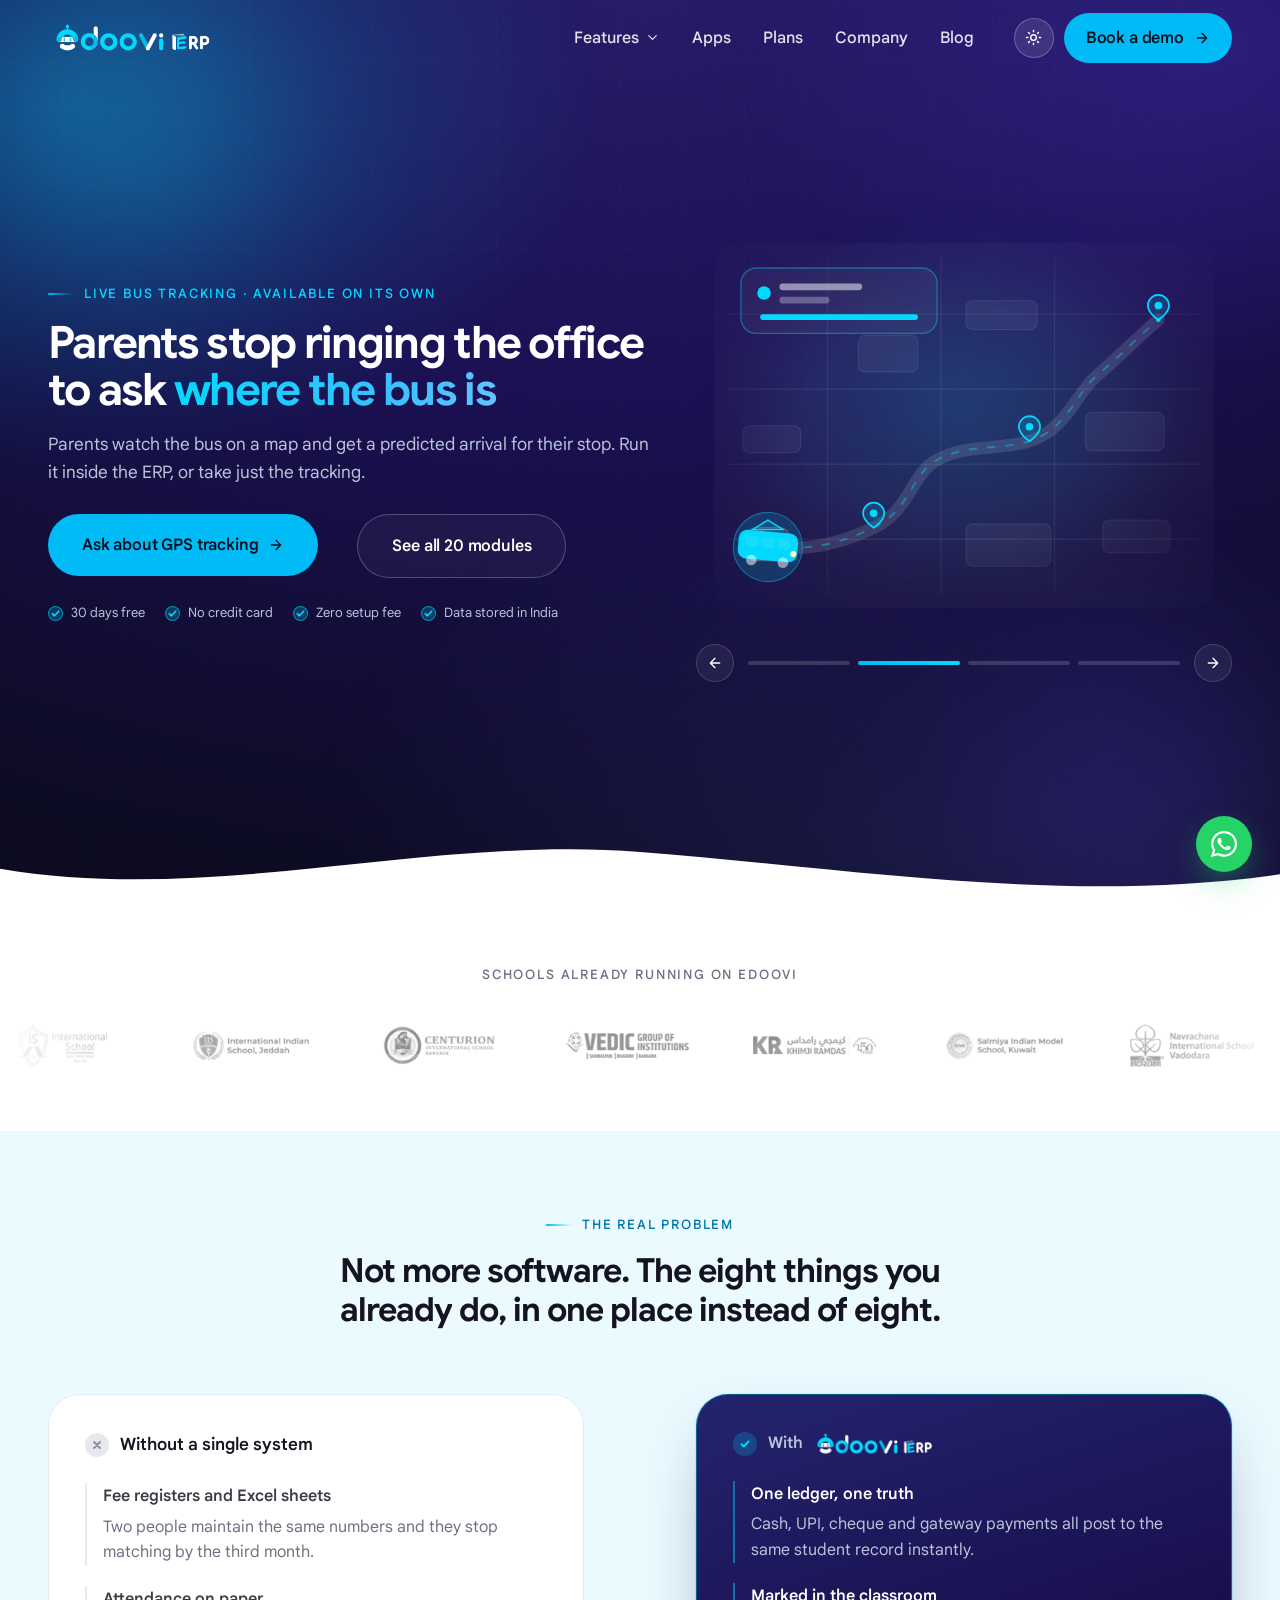
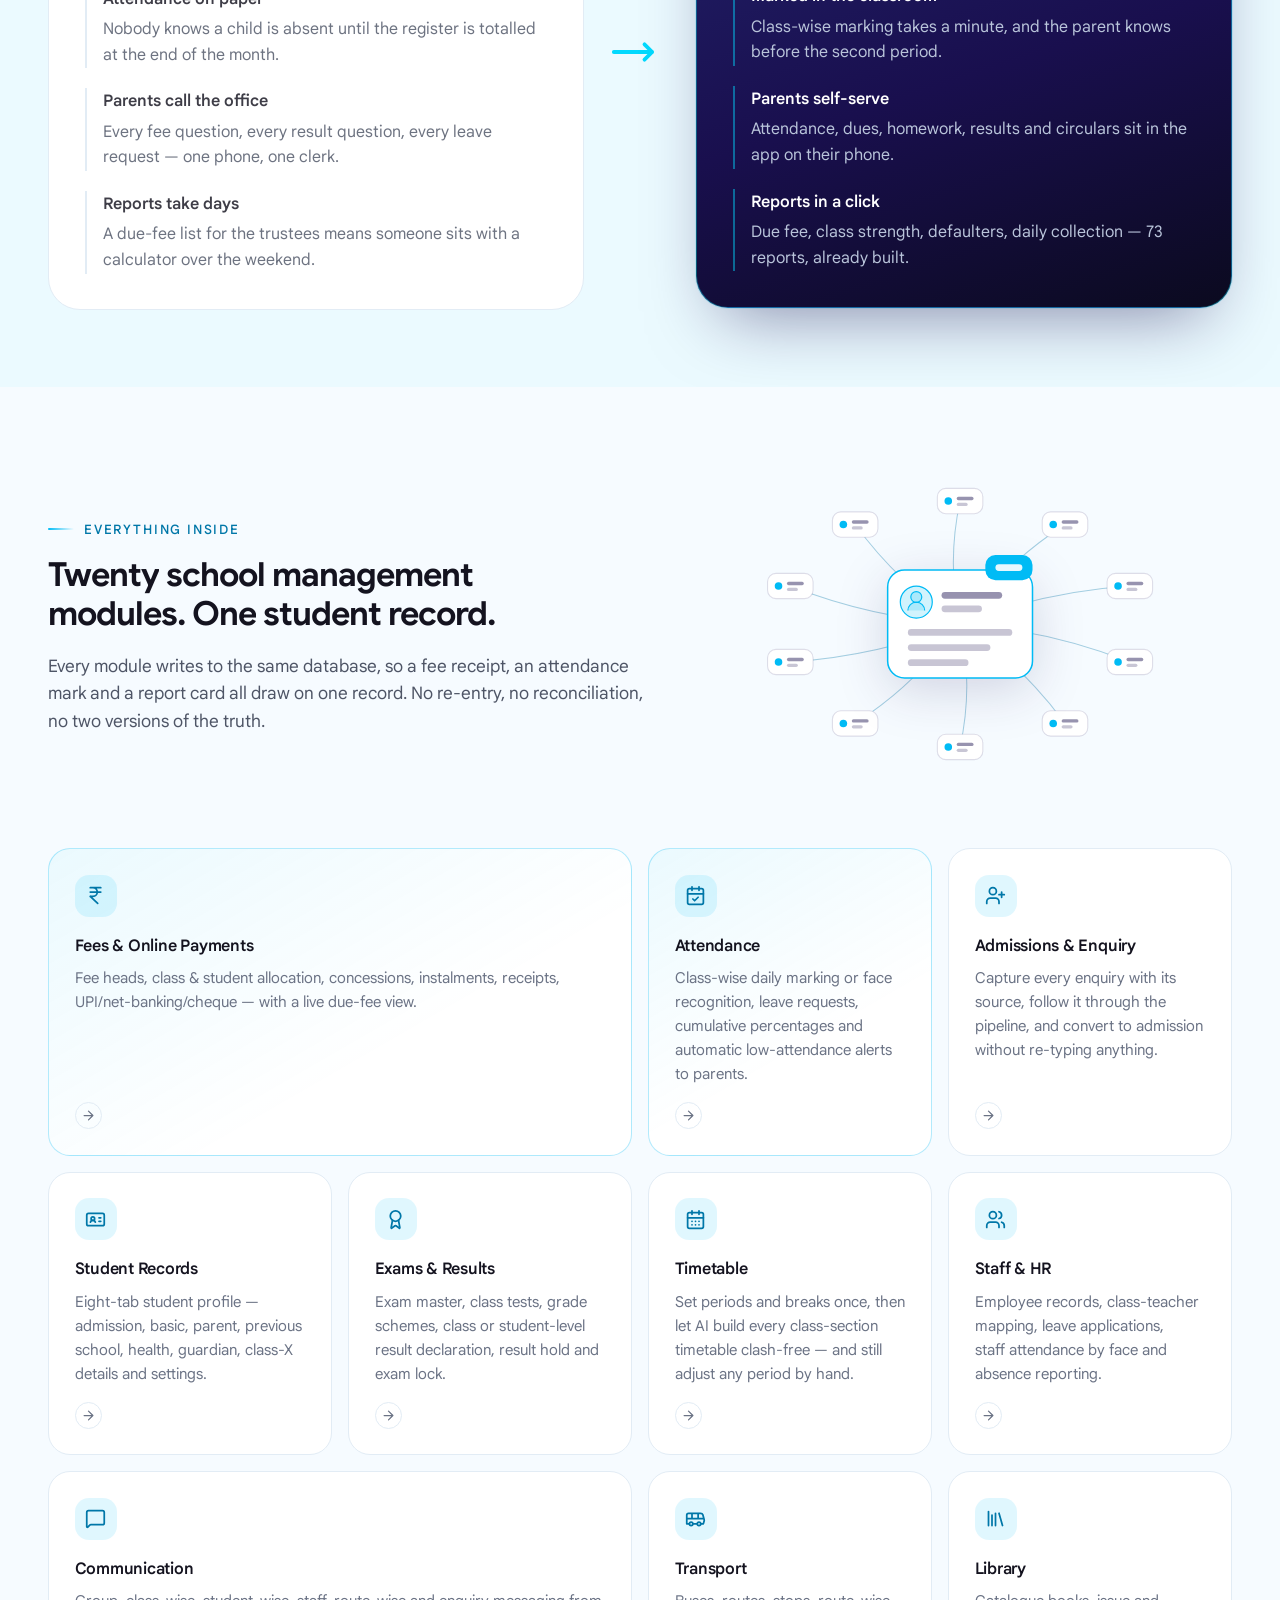
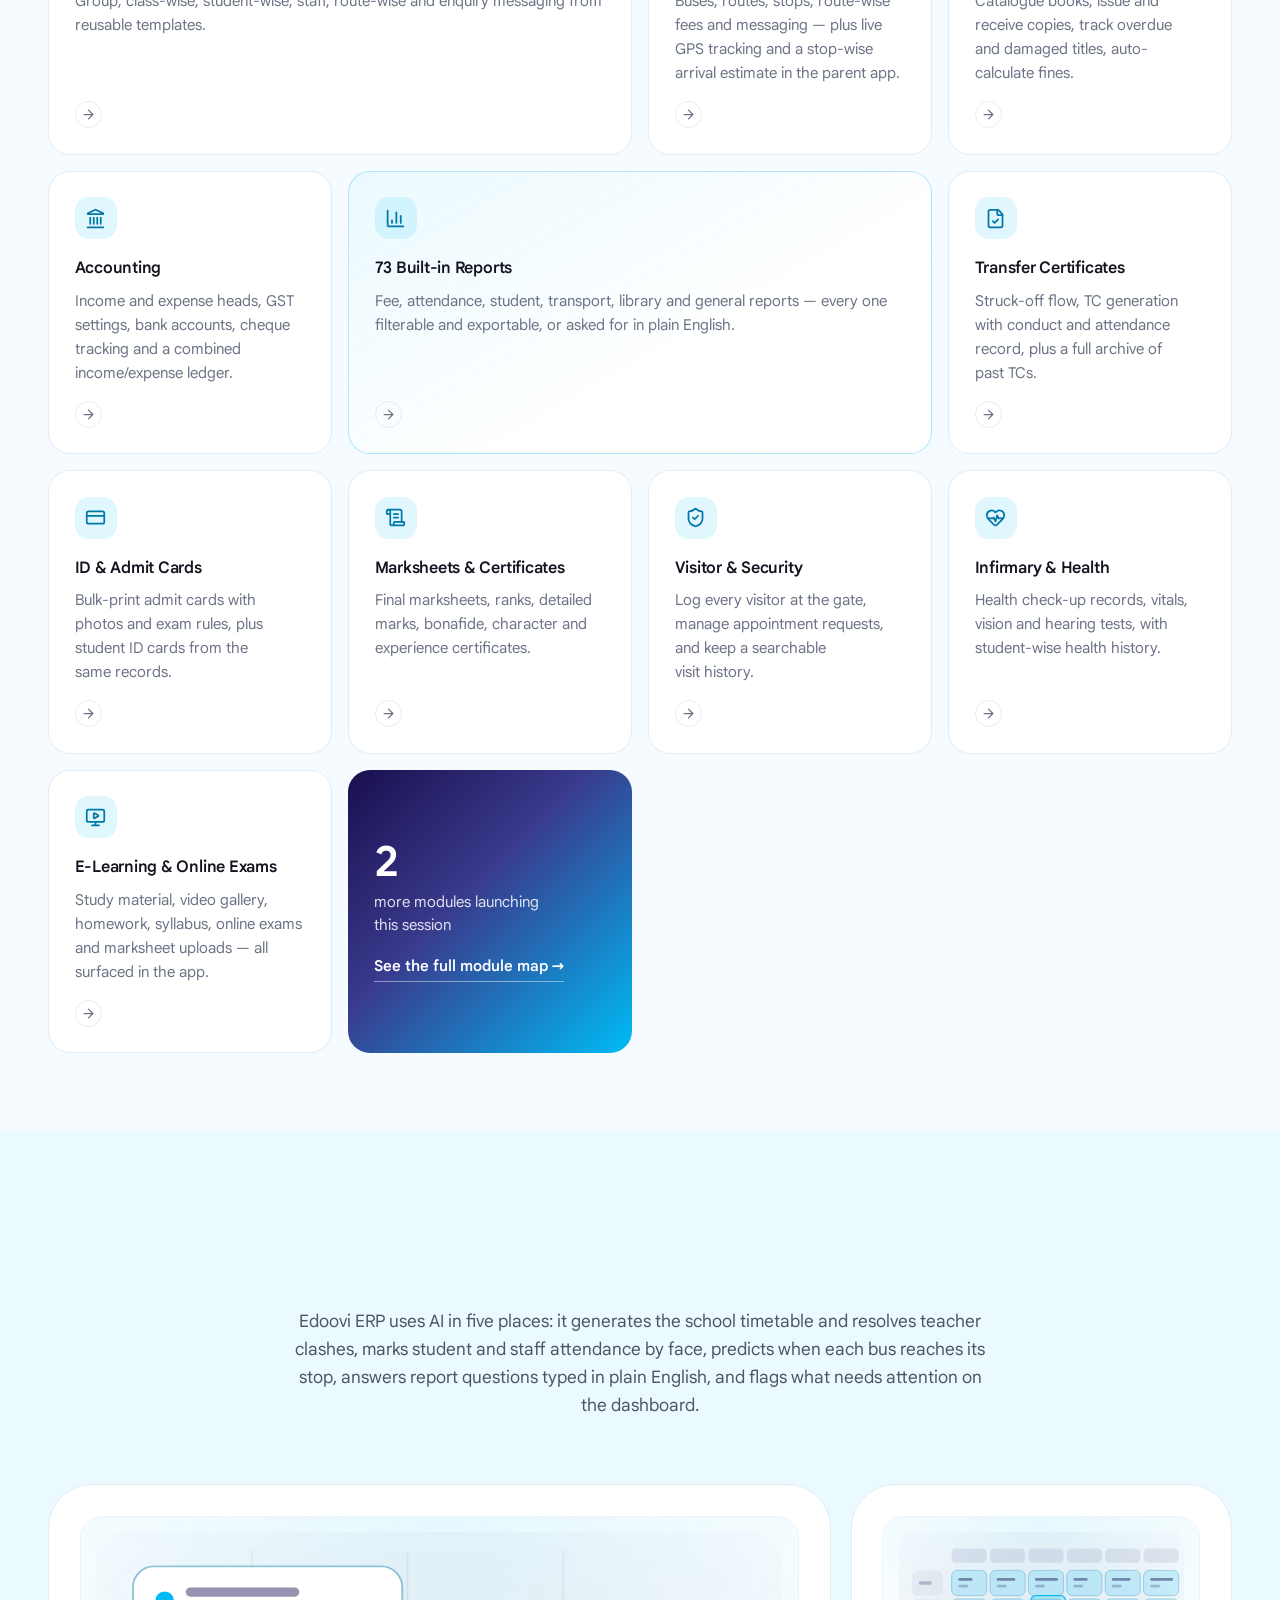
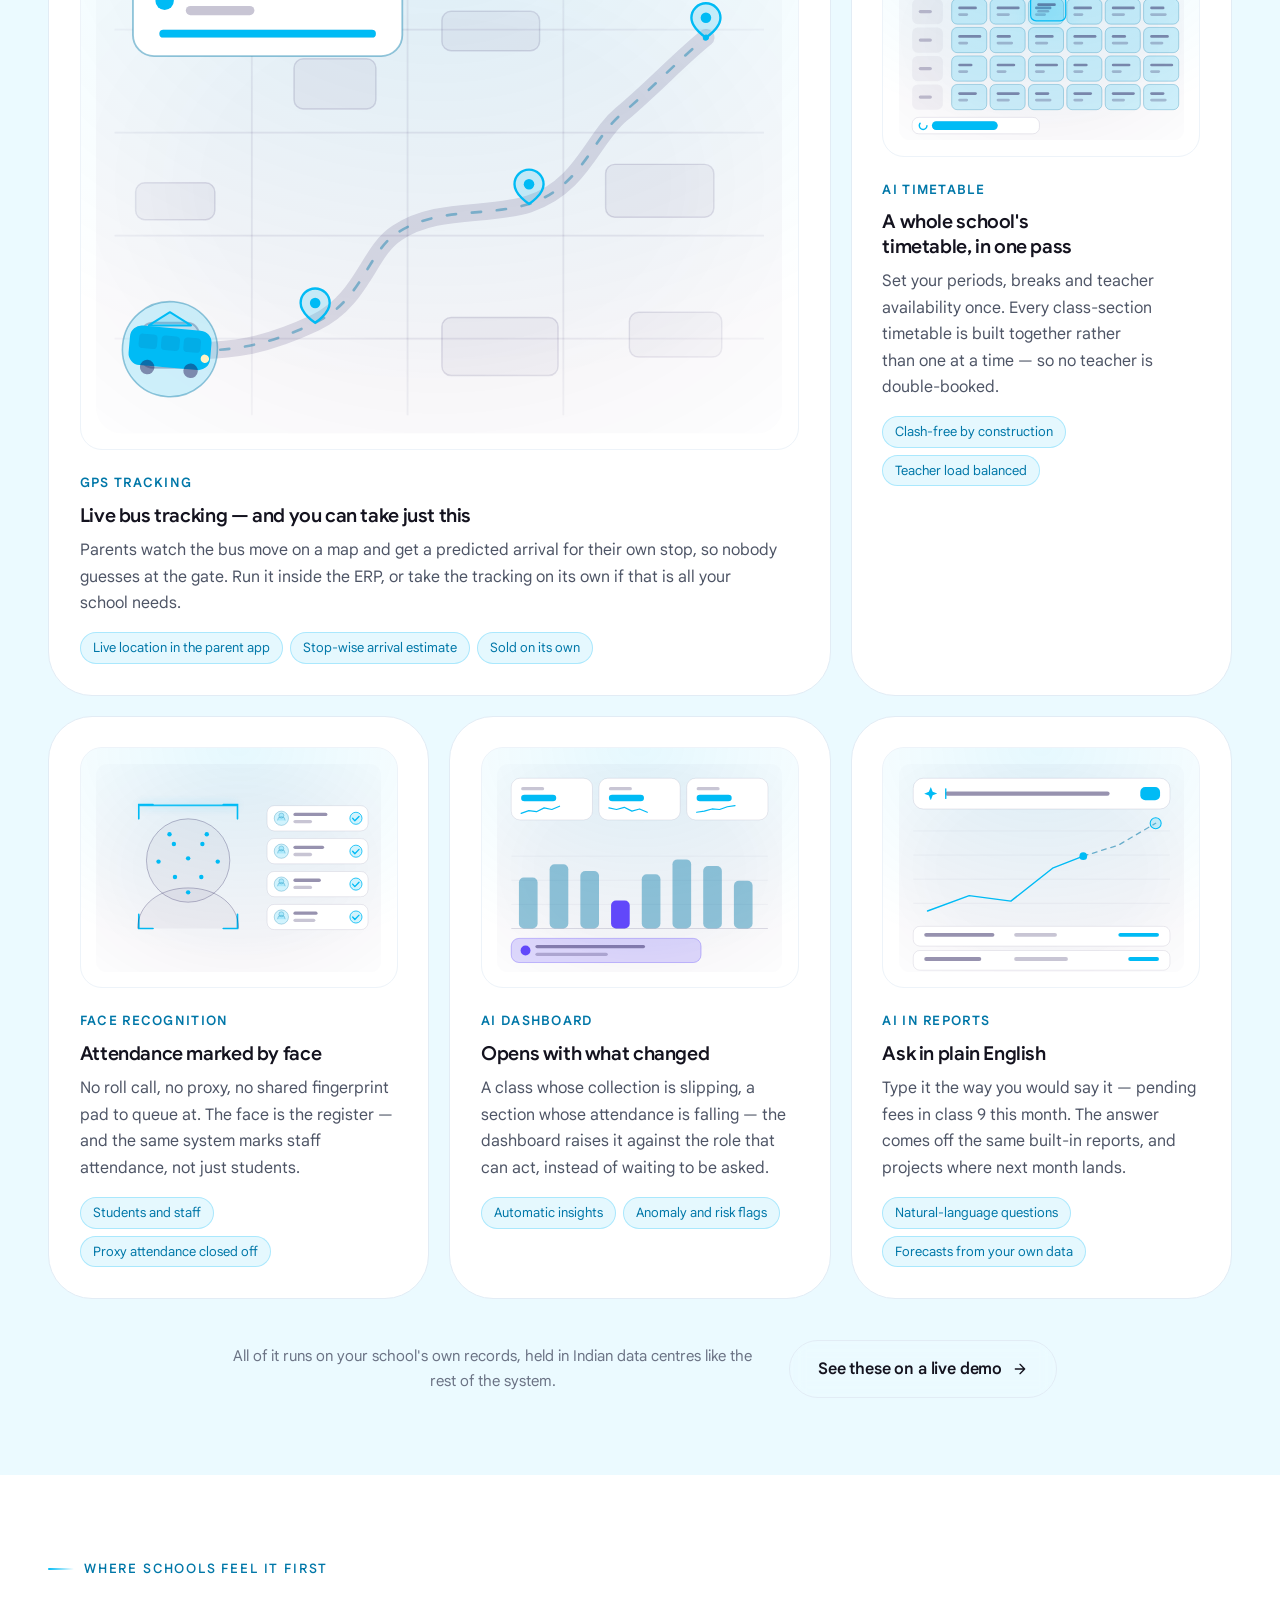
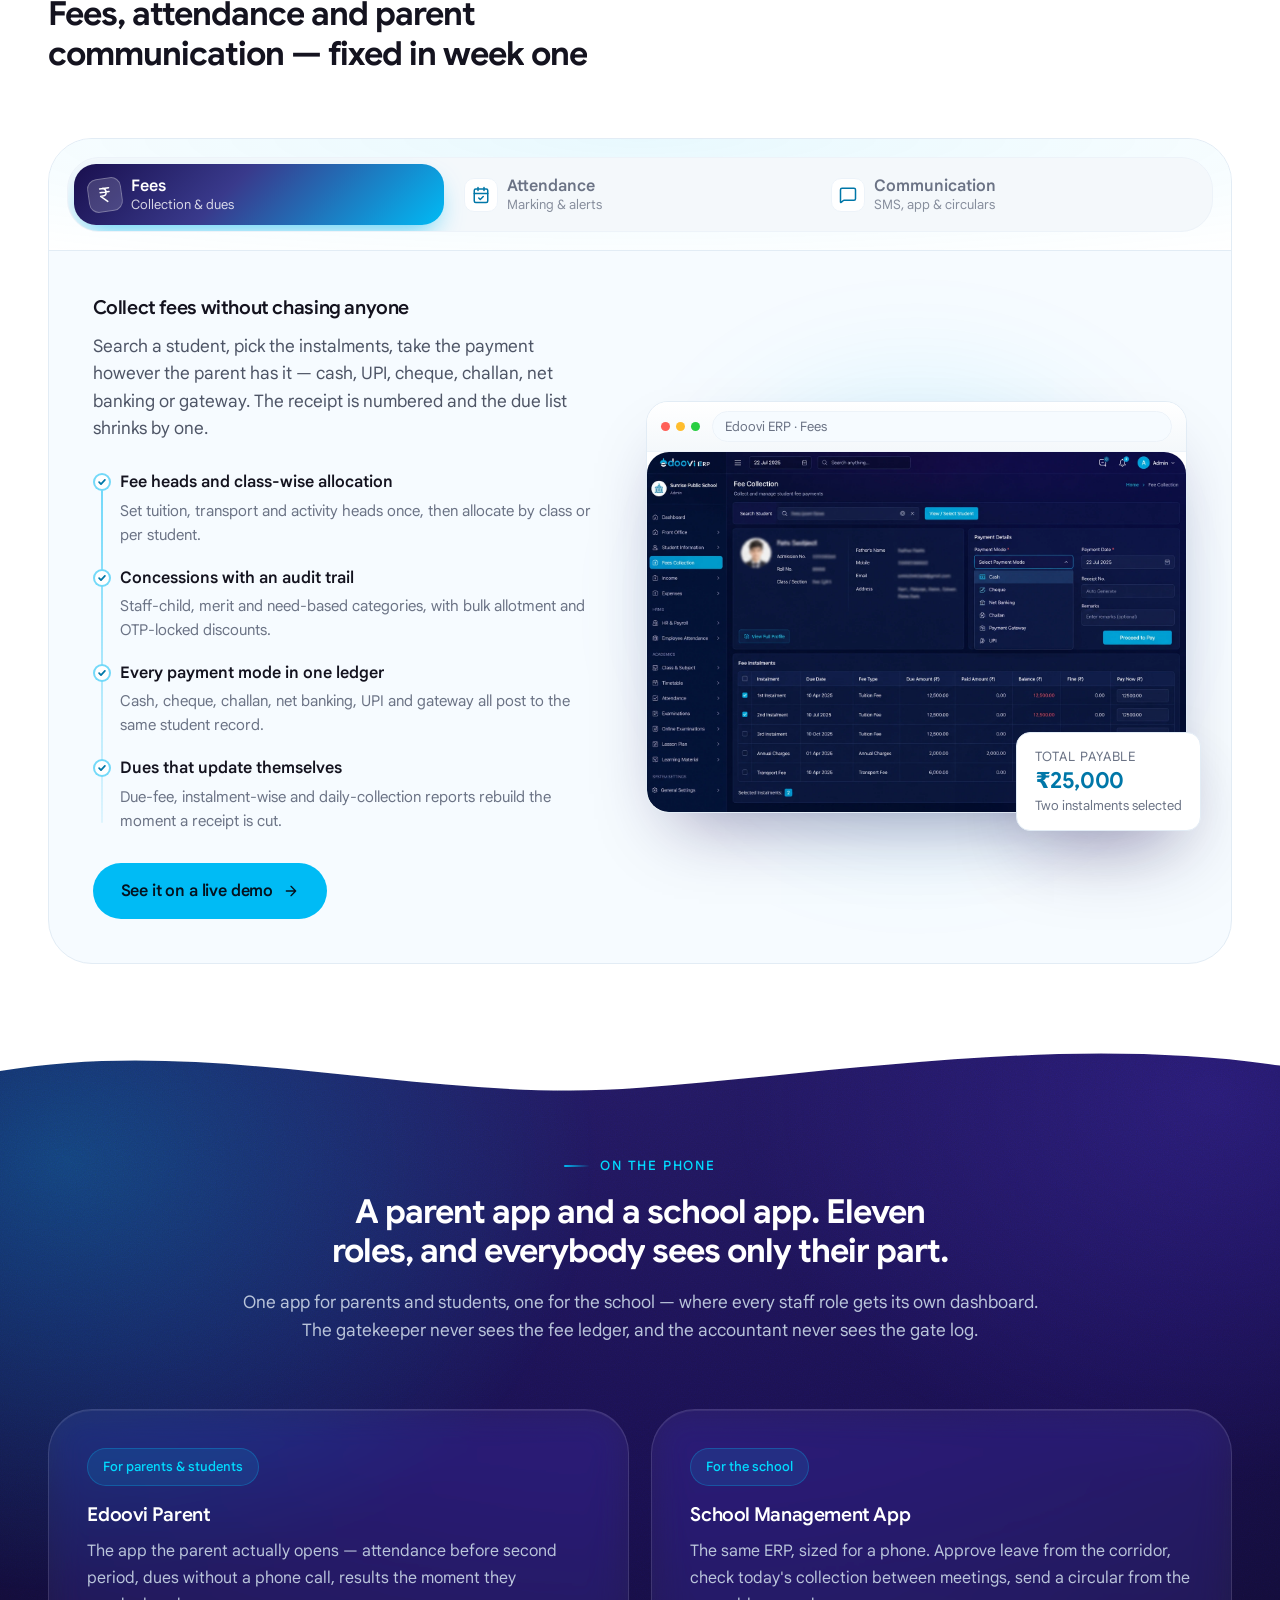
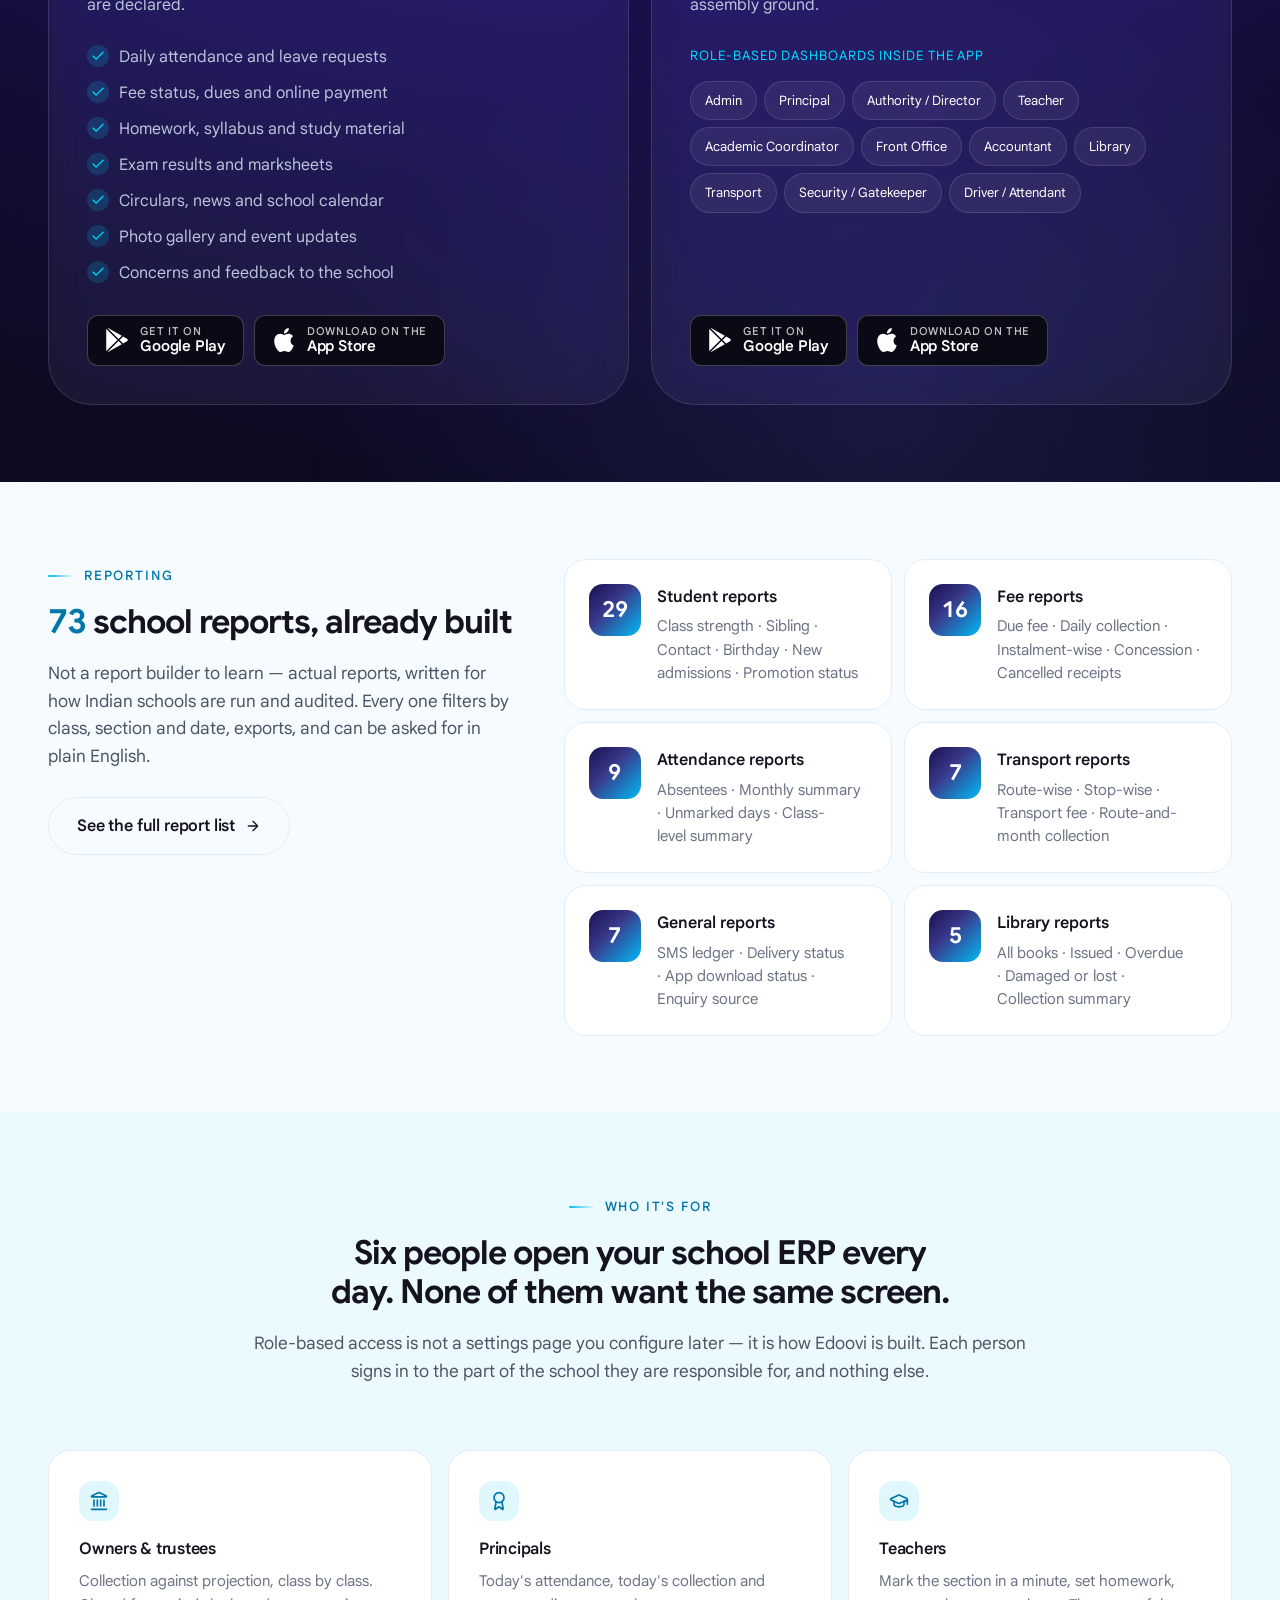
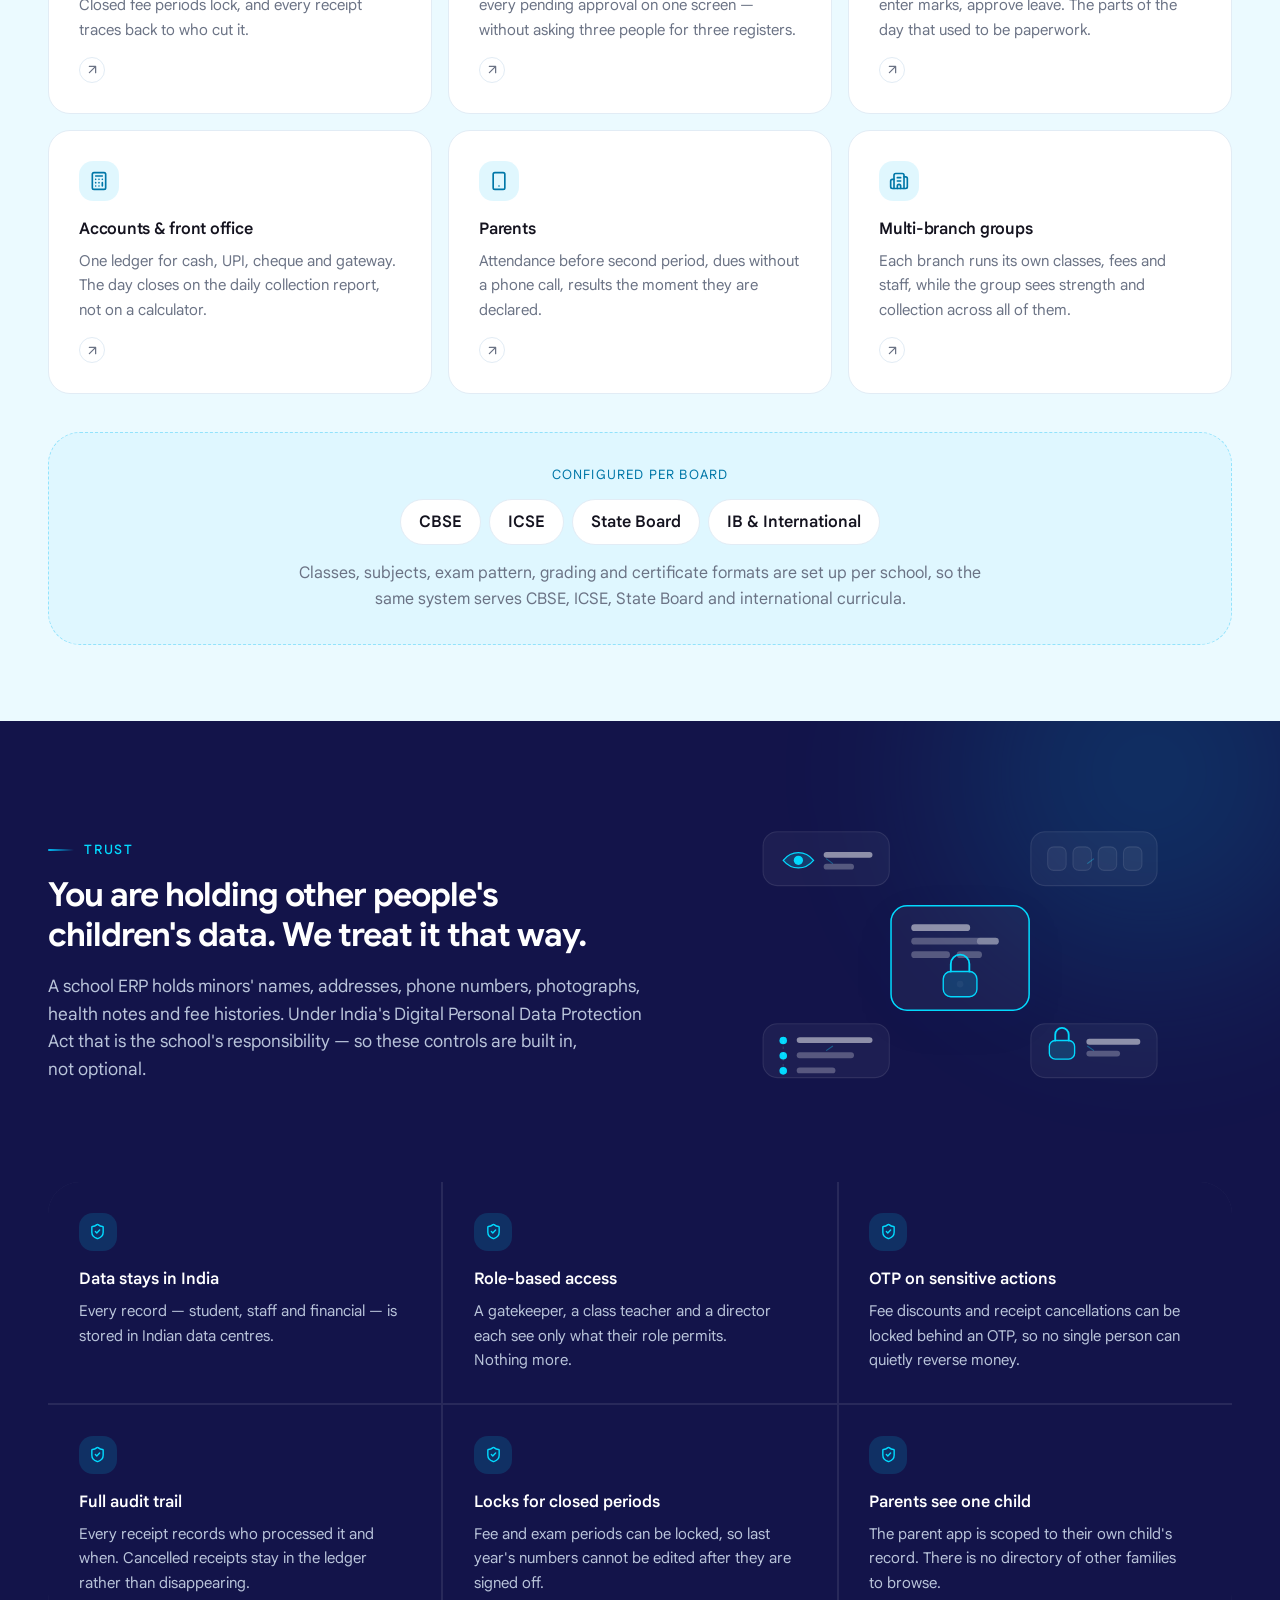
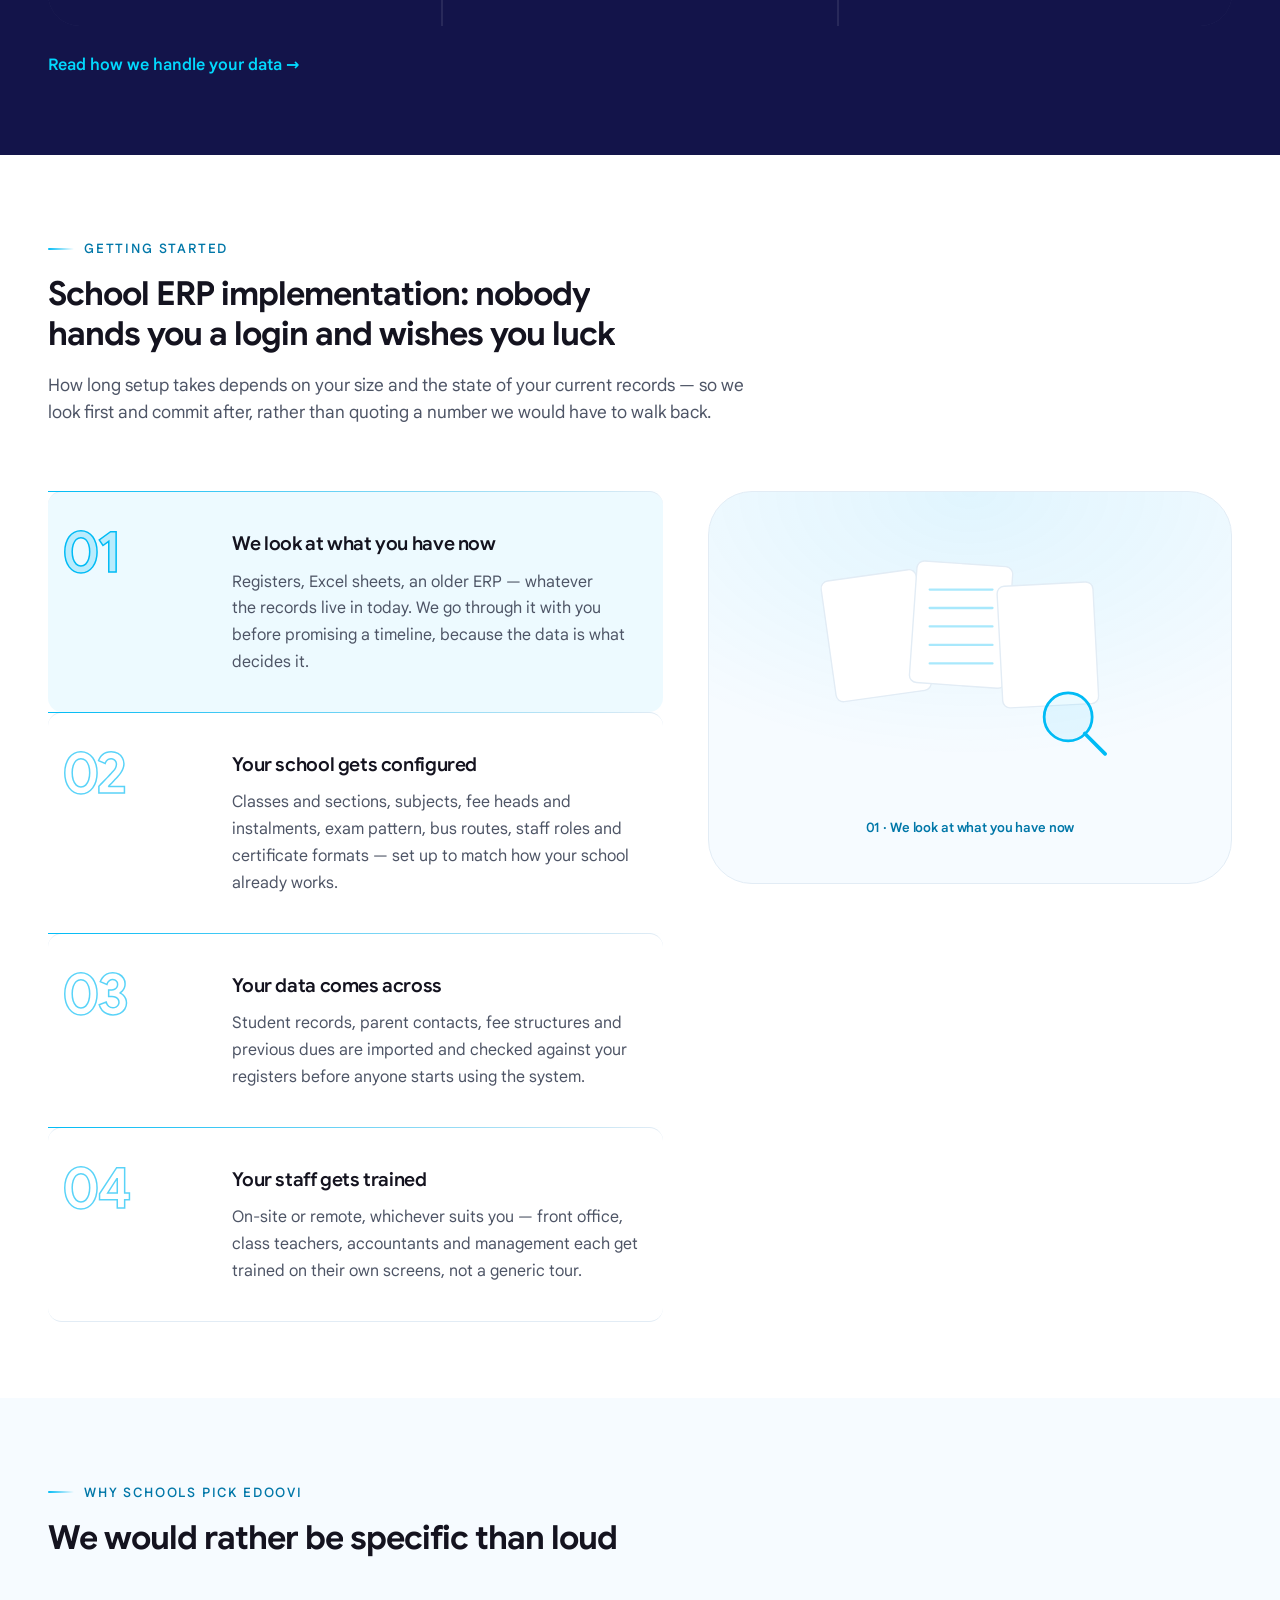
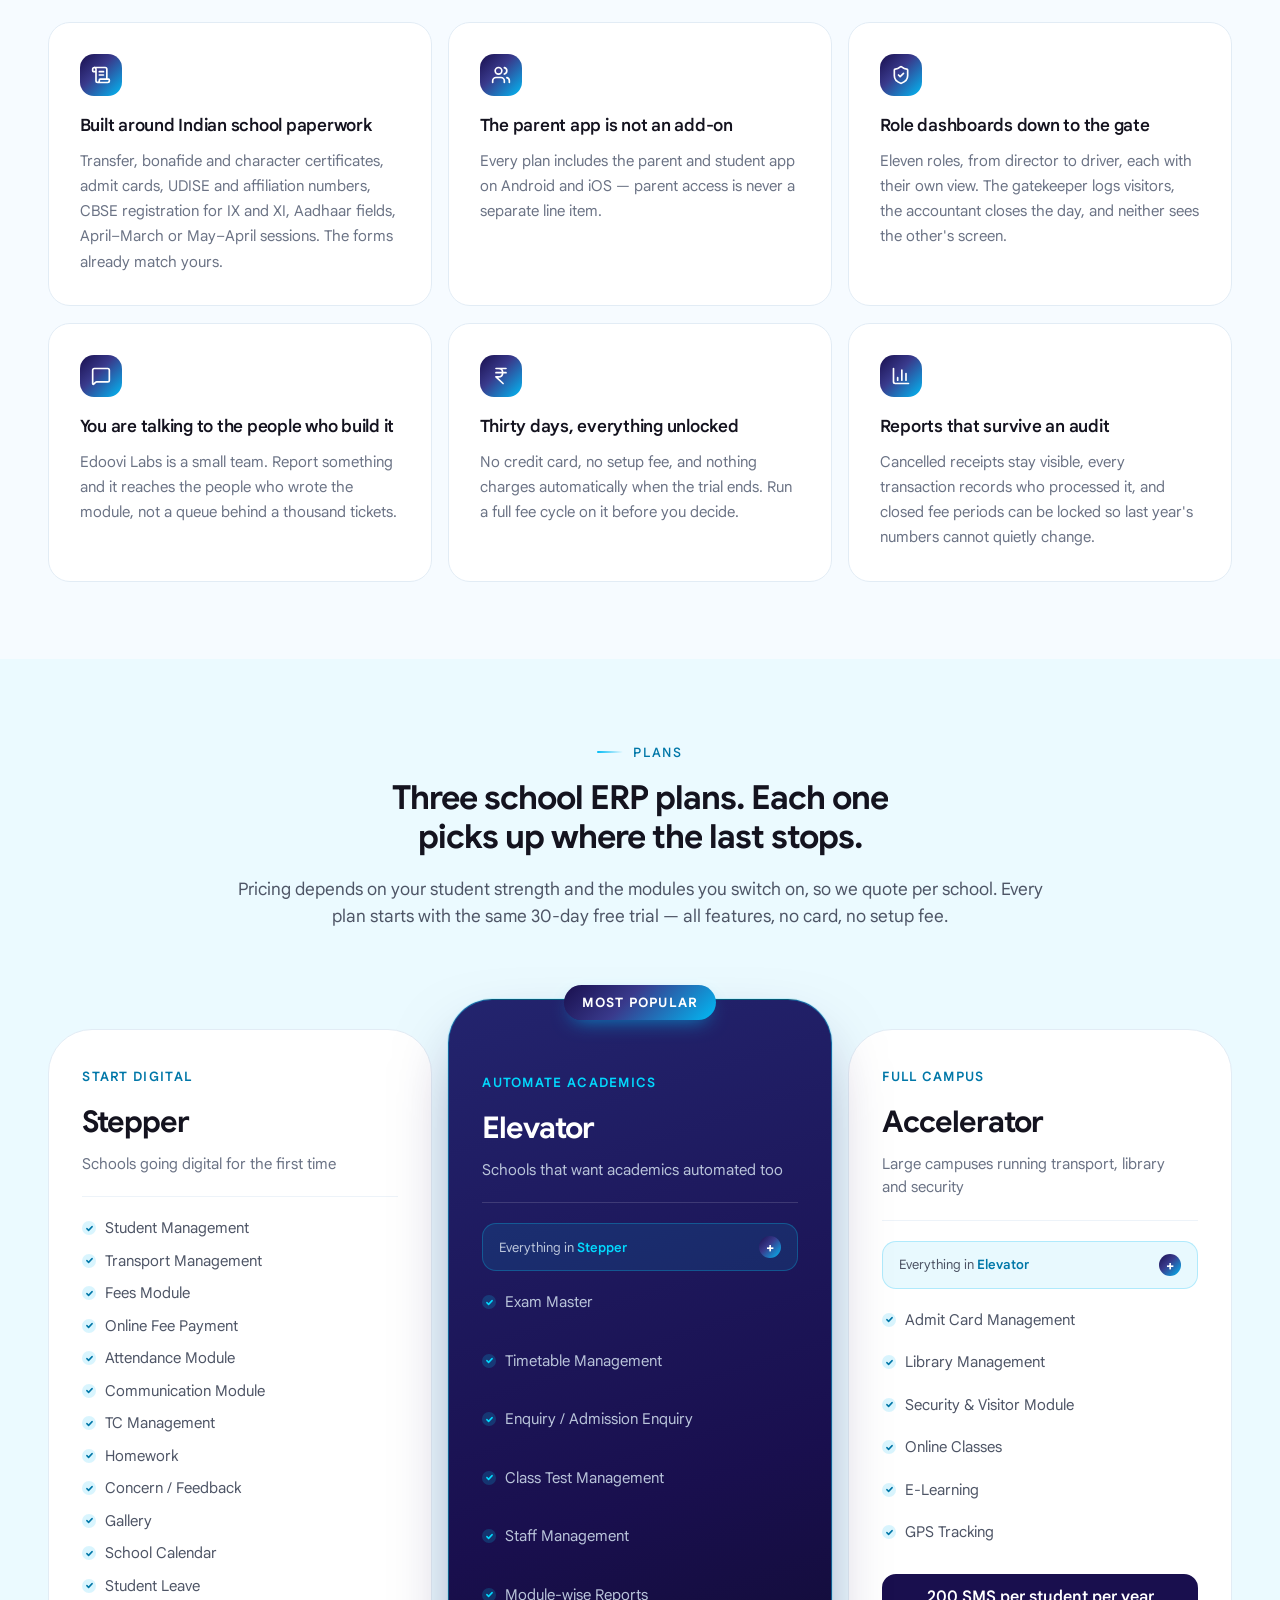
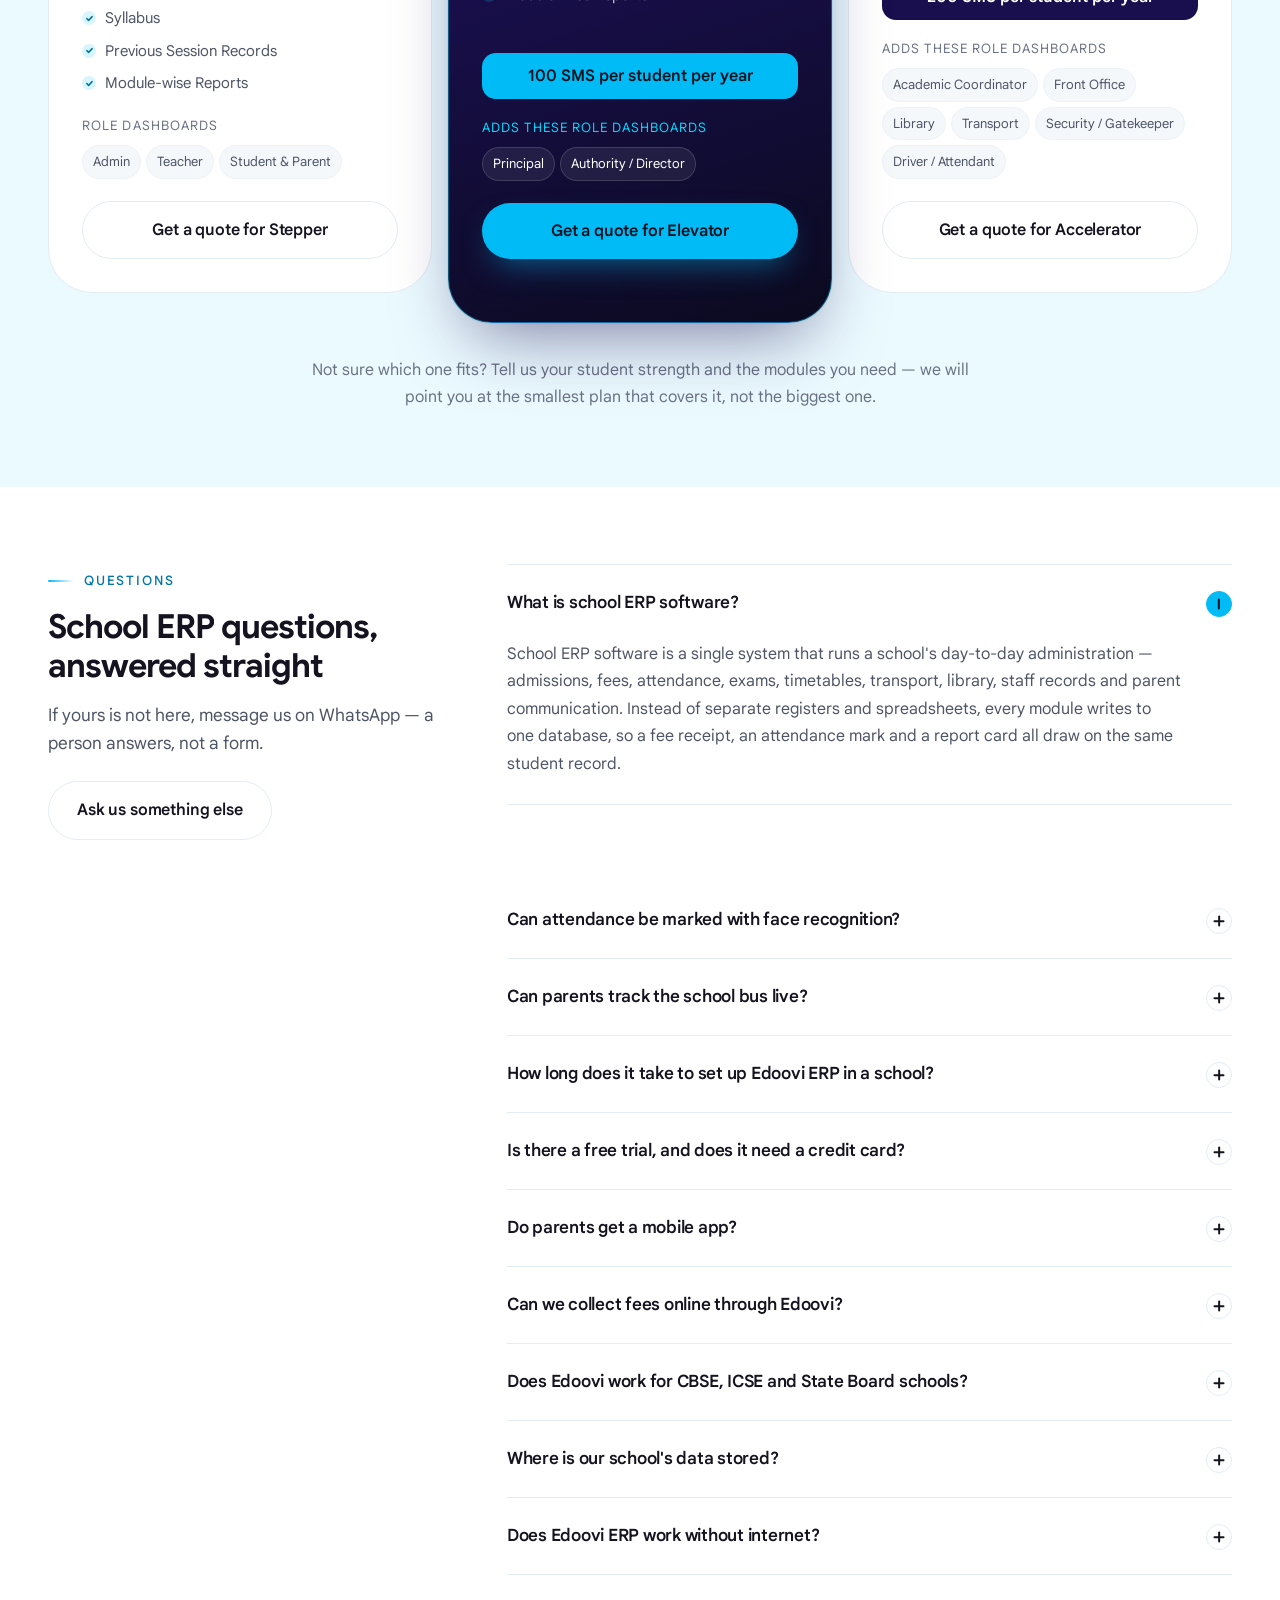
==== commit 64f1b2df: "jk" ====
--- a/erp/index.html
+++ b/erp/index.html
@@ -1,10 +1,10 @@
-﻿<!doctype html>
+<!doctype html>
 <html lang="en-IN">
 <head>
 	<meta charset="UTF-8">
 	<meta name="viewport" content="width=device-width, initial-scale=1, viewport-fit=cover">
-	<link rel="preload" href="assets/fonts/Lufga-ExtraBold.woff2" as="font" type="font/woff2" crossorigin>
-<link rel="preload" href="assets/fonts/Lufga-Regular.woff2" as="font" type="font/woff2" crossorigin>
+	<link rel="preload" href="assets/fonts/GoogleSans-Variable.woff2" as="font" type="font/woff2" crossorigin>
+<link rel="preload" href="assets/img/hero-dashboard.webp" as="image" type="image/webp" fetchpriority="high">
 <link rel="icon" type="image/webp" href="assets/brand/favicon.webp">
 <meta name="theme-color" content="#190F4E">
 <script>
@@ -20,8 +20,8 @@
 <meta property="og:type" content="website">
 <meta name="twitter:card" content="summary_large_image">
 
-<script type="application/ld+json">{"@context":"https://schema.org","@graph":[{"@type":"Organization","@id":"#/#organization","name":"Edoovi Labs","alternateName":"Edoovi ERP","url":"#/","logo":{"@type":"ImageObject","url":"assets/brand/logo.webp","width":588,"height":120},"foundingDate":"2025-12-04","email":"info@edoovierp.com","sameAs":["https://www.instagram.com/edoovi_official/","https://www.facebook.com/edooviofficial","https://www.linkedin.com/company/edoovi","https://www.youtube.com/@edoovilabs"],"contactPoint":{"@type":"ContactPoint","telephone":"+918690111912","contactType":"sales","areaServed":"IN","availableLanguage":["en","hi"]},"address":[{"@type":"PostalAddress","streetAddress":"Gawai Square 4, Union St, Shivaji Nagar","addressLocality":"Bengaluru","addressRegion":"Karnataka","postalCode":"560001","addressCountry":"IN"},{"@type":"PostalAddress","streetAddress":"113A, Adarsh Krishna Nagar, Bhagwati Nagar, Gopalpura Mode","addressLocality":"Jaipur","addressRegion":"Rajasthan","postalCode":"302015","addressCountry":"IN"},{"@type":"PostalAddress","streetAddress":"Near Ujjwal School, Vivekanand Nagar Sector 4","addressLocality":"Alwar","addressRegion":"Rajasthan","postalCode":"301001","addressCountry":"IN"}]},{"@type":"WebSite","@id":"#/#website","url":"#/","name":"Edoovi ERP","publisher":{"@id":"#/#organization"},"inLanguage":"en-IN"},{"@type":"SoftwareApplication","@id":"#/#software","name":"Edoovi ERP","applicationCategory":"BusinessApplication","applicationSubCategory":"School Management Software","operatingSystem":"Web, Android, iOS","url":"#/","featureList":["Admission and enquiry management","Fee collection and online payments","Attendance management","Exam and result management","Transport management","Library management","Staff and HR management","Accounting","Parent and student mobile app","73 built-in reports","AI timetable generation with clash resolution","Face recognition attendance for students and staff","Live GPS bus tracking with stop-wise arrival estimates","AI dashboard insights and anomaly alerts","Natural-language report queries and forecasting"],"offers":{"@type":"Offer","category":"Free trial","price":"0","priceCurrency":"INR","description":"30-day free trial with all features unlocked. No credit card and no setup fee.","availability":"https://schema.org/InStock"},"audience":{"@type":"Audience","audienceType":"Schools, K-12 educational institutions"},"areaServed":{"@type":"Country","name":"India"}},{"@type":"FAQPage","@id":"#/#faq","mainEntity":[{"@type":"Question","name":"What is school ERP software?","acceptedAnswer":{"@type":"Answer","text":"School ERP software is a single system that runs a school's day-to-day administration — admissions, fees, attendance, exams, timetables, transport, library, staff records and parent communication. Instead of separate registers and spreadsheets, every module writes to one database, so a fee receipt, an attendance mark and a report card all draw on the same student record."}},{"@type":"Question","name":"Does Edoovi ERP use AI?","acceptedAnswer":{"@type":"Answer","text":"Yes, in five places. AI generates the school timetable and resolves teacher clashes, face recognition marks student and staff attendance, transport predicts when each bus reaches its stop, reports can be asked for in plain English and projected forward, and the dashboard raises what has changed — a drop in collection or in a section's attendance — instead of waiting to be asked for it."}},{"@type":"Question","name":"Can attendance be marked with face recognition?","acceptedAnswer":{"@type":"Answer","text":"Yes. Attendance can be marked by face for students and for staff, alongside the usual class-wise marking. It removes the roll call and closes off proxy attendance, and the result lands in the same attendance register — so cumulative percentages, low-attendance alerts to parents and the nine attendance reports all work exactly as before."}},{"@type":"Question","name":"Can parents track the school bus live?","acceptedAnswer":{"@type":"Answer","text":"Yes. The parent app shows the bus on a map as it runs, along with a predicted arrival time for the child's stop, so nobody waits at the gate guessing. GPS tracking sits in the transport module and is part of the Accelerator plan."}},{"@type":"Question","name":"How long does it take to set up Edoovi ERP in a school?","acceptedAnswer":{"@type":"Answer","text":"It depends on the size of the school and how much historical data needs to be brought across. Our team handles the setup with you and confirms a timeline after looking at your current records. Onboarding and training can be done on-site or remotely, whichever suits your staff."}},{"@type":"Question","name":"Is there a free trial, and does it need a credit card?","acceptedAnswer":{"@type":"Answer","text":"Yes. Edoovi ERP is free for 30 days with every feature unlocked. No credit card is required, there is no setup fee, and nothing charges automatically when the trial ends."}},{"@type":"Question","name":"Do parents get a mobile app?","acceptedAnswer":{"@type":"Answer","text":"Yes. The Edoovi Parent app is available on both Android and iOS. Parents see attendance, fee status and dues, homework, exam results, the school calendar, circulars and gallery updates, and can raise leave requests or concerns directly from the app."}},{"@type":"Question","name":"Can we collect fees online through Edoovi?","acceptedAnswer":{"@type":"Answer","text":"Yes. Fees can be collected by UPI, net banking, card, cheque, challan or cash, and every mode posts back to the same ledger. Receipts are generated with a unique number and the due-fee report updates immediately."}},{"@type":"Question","name":"Does Edoovi work for CBSE, ICSE and State Board schools?","acceptedAnswer":{"@type":"Answer","text":"Yes. The academic structure — classes, sections, subjects, exam patterns, grading and certificate formats — is configured per school, so the same system serves CBSE, ICSE and State Board institutions."}},{"@type":"Question","name":"Where is our school's data stored?","acceptedAnswer":{"@type":"Answer","text":"All data is stored in Indian data centres. Access is role-based, so a class teacher, an accountant and a director each see only what their role permits, and sensitive actions like fee discounts or receipt cancellation can be locked behind OTP verification."}},{"@type":"Question","name":"Does Edoovi ERP work without internet?","acceptedAnswer":{"@type":"Answer","text":"No — Edoovi ERP is a cloud system and needs an internet connection. That is what keeps every device, from the front office desktop to a parent's phone, looking at the same live data."}}]}]}</script>
-<link rel="stylesheet" href="assets/css/main.css?v=1785314751">
+<script type="application/ld+json">{"@context":"https://schema.org","@graph":[{"@type":"Organization","@id":"#/#organization","name":"Edoovi Labs","alternateName":"Edoovi ERP","url":"#/","logo":{"@type":"ImageObject","url":"assets/brand/logo.webp","width":588,"height":120},"foundingDate":"2025-12-04","email":"info@edoovierp.com","sameAs":["https://www.instagram.com/edoovi_official/","https://www.facebook.com/edooviofficial","https://www.linkedin.com/company/edoovi","https://www.youtube.com/@edoovilabs"],"contactPoint":{"@type":"ContactPoint","telephone":"+918690111912","contactType":"sales","areaServed":"IN","availableLanguage":["en","hi"]},"address":[{"@type":"PostalAddress","streetAddress":"Gawai Square 4, Union St, Shivaji Nagar","addressLocality":"Bengaluru","addressRegion":"Karnataka","postalCode":"560001","addressCountry":"IN"},{"@type":"PostalAddress","streetAddress":"113A, Adarsh Krishna Nagar, Bhagwati Nagar, Gopalpura Mode","addressLocality":"Jaipur","addressRegion":"Rajasthan","postalCode":"302015","addressCountry":"IN"},{"@type":"PostalAddress","streetAddress":"Near Ujjwal School, Vivekanand Nagar Sector 4","addressLocality":"Alwar","addressRegion":"Rajasthan","postalCode":"301001","addressCountry":"IN"}]},{"@type":"WebSite","@id":"#/#website","url":"#/","name":"Edoovi ERP","publisher":{"@id":"#/#organization"},"inLanguage":"en-IN"},{"@type":"SoftwareApplication","@id":"#/#software","name":"Edoovi ERP","applicationCategory":"BusinessApplication","applicationSubCategory":"School Management Software","operatingSystem":"Web, Android, iOS","url":"#/","featureList":["Admission and enquiry management","Fee collection and online payments","Attendance management","Exam and result management","Transport management","Library management","Staff and HR management","Accounting","Parent and student mobile app","73 built-in reports","AI timetable generation with clash resolution","Face recognition attendance for students and staff","Live GPS bus tracking with stop-wise arrival estimates","AI dashboard insights and anomaly alerts","Natural-language report queries and forecasting"],"offers":{"@type":"Offer","category":"Free trial","price":"0","priceCurrency":"INR","description":"30-day free trial with all features unlocked. No credit card and no setup fee.","availability":"https://schema.org/InStock"},"audience":{"@type":"Audience","audienceType":"Schools, K-12 educational institutions"},"areaServed":{"@type":"Country","name":"India"}},{"@type":"FAQPage","@id":"#/#faq","mainEntity":[{"@type":"Question","name":"What is school ERP software?","acceptedAnswer":{"@type":"Answer","text":"School ERP software is a single system that runs a school's day-to-day administration — admissions, fees, attendance, exams, timetables, transport, library, staff records and parent communication. Instead of separate registers and spreadsheets, every module writes to one database, so a fee receipt, an attendance mark and a report card all draw on the same student record."}},{"@type":"Question","name":"Does Edoovi ERP use AI?","acceptedAnswer":{"@type":"Answer","text":"Yes, in five places. AI generates the school timetable and resolves teacher clashes, face recognition marks student and staff attendance, transport predicts when each bus reaches its stop, reports can be asked for in plain English and projected forward, and the dashboard raises what has changed — a drop in collection or in a section's attendance — instead of waiting to be asked for it."}},{"@type":"Question","name":"Can attendance be marked with face recognition?","acceptedAnswer":{"@type":"Answer","text":"Yes. Attendance can be marked by face for students and for staff, alongside the usual class-wise marking. It removes the roll call and closes off proxy attendance, and the result lands in the same attendance register — so cumulative percentages, low-attendance alerts to parents and the nine attendance reports all work exactly as before."}},{"@type":"Question","name":"Can parents track the school bus live?","acceptedAnswer":{"@type":"Answer","text":"Yes. The parent app shows the bus on a map as it runs, along with a predicted arrival time for the child's stop, so nobody waits at the gate guessing. Inside the ERP it sits in the transport module on the Accelerator plan, and it can also be taken on its own if bus tracking is all your school needs."}},{"@type":"Question","name":"How long does it take to set up Edoovi ERP in a school?","acceptedAnswer":{"@type":"Answer","text":"It depends on the size of the school and how much historical data needs to be brought across. Our team handles the setup with you and confirms a timeline after looking at your current records. Onboarding and training can be done on-site or remotely, whichever suits your staff."}},{"@type":"Question","name":"Is there a free trial, and does it need a credit card?","acceptedAnswer":{"@type":"Answer","text":"Yes. Edoovi ERP is free for 30 days with every feature unlocked. No credit card is required, there is no setup fee, and nothing charges automatically when the trial ends."}},{"@type":"Question","name":"Do parents get a mobile app?","acceptedAnswer":{"@type":"Answer","text":"Yes. The Edoovi Parent app is available on both Android and iOS. Parents see attendance, fee status and dues, homework, exam results, the school calendar, circulars and gallery updates, and can raise leave requests or concerns directly from the app."}},{"@type":"Question","name":"Can we collect fees online through Edoovi?","acceptedAnswer":{"@type":"Answer","text":"Yes. Fees can be collected by UPI, net banking, card, cheque, challan or cash, and every mode posts back to the same ledger. Receipts are generated with a unique number and the due-fee report updates immediately."}},{"@type":"Question","name":"Does Edoovi work for CBSE, ICSE and State Board schools?","acceptedAnswer":{"@type":"Answer","text":"Yes. The academic structure — classes, sections, subjects, exam patterns, grading and certificate formats — is configured per school, so the same system serves CBSE, ICSE and State Board institutions."}},{"@type":"Question","name":"Where is our school's data stored?","acceptedAnswer":{"@type":"Answer","text":"All data is stored in Indian data centres. Access is role-based, so a class teacher, an accountant and a director each see only what their role permits, and sensitive actions like fee discounts or receipt cancellation can be locked behind OTP verification."}},{"@type":"Question","name":"Does Edoovi ERP work without internet?","acceptedAnswer":{"@type":"Answer","text":"No — Edoovi ERP is a cloud system and needs an internet connection. That is what keeps every device, from the front office desktop to a parent's phone, looking at the same live data."}}]}]}</script>
+<link rel="stylesheet" href="assets/css/main.css?v=1785328436">
 <title>School Management Software for Indian Schools – Edoovi ERP</title>
 </head>
 
@@ -38,10 +38,10 @@
 
 				<nav class="nav__links" aria-label="Main">
 						<div class="nav__item has-mega">
-				<button class="nav__link" aria-expanded="false" aria-haspopup="true">
-					Modules					<svg class="" width="15" height="15" viewBox="0 0 24 24" aria-hidden="true" focusable="false" data-icon="lucide:chevron-down"><path fill="none" stroke="currentColor" stroke-linecap="round" stroke-linejoin="round" stroke-width="2" d="m6 9l6 6l6-6"/></svg>				</button>
-
-				<div class="mega" role="group" aria-label="Modules">
+								<button class="nav__link" aria-expanded="false" aria-haspopup="true">
+					Features					<svg class="" width="15" height="15" viewBox="0 0 24 24" aria-hidden="true" focusable="false" data-icon="lucide:chevron-down"><path fill="none" stroke="currentColor" stroke-linecap="round" stroke-linejoin="round" stroke-width="2" d="m6 9l6 6l6-6"/></svg>				</button>
+
+				<div class="mega" role="group" aria-label="Features">
 					<div class="mega__grid">
 													<a class="mega__card" href="#features/fee-management-software/" title="Fees &amp; Online Payments module in Edoovi ERP">
 								<span class="mega__name">Fees &amp; Online Payments</span>
@@ -110,25 +110,64 @@
 	<span class="orb orb--b" aria-hidden="true"></span>
 	<div class="hero__grid-lines" aria-hidden="true"></div>
 
-	<div class="container hero__inner">
+	<div class="container hero__inner" data-hero-slider
+		role="group" aria-roledescription="carousel" aria-label="What Edoovi ERP does">
+
 		<div class="hero__copy">
-			<p class="eyebrow hero__eyebrow">AI School ERP · Parent App · Staff App</p>
-
-						<h1 class="h-display hero__h1">
-				School management software built for how
-				<span class="grad-text">Indian schools</span> actually run
-			</h1>
-
-			<p class="answer-lede hero__lede">
-								Edoovi ERP runs admissions, fees, attendance, exams, transport and parent communication
-				from one dashboard — with AI timetabling, face-recognition attendance and a parent app
-				on Android and iOS. Free for 30 days, no credit card, no setup fee.
-			</p>
+						<div class="hero__stack hero__stack--eyebrow">
+									<p class="eyebrow hero__eyebrow is-active" data-syn="0">
+						AI School ERP · Parent App · Staff App					</p>
+									<p class="eyebrow hero__eyebrow" data-syn="1">
+						Live bus tracking · Available on its own					</p>
+									<p class="eyebrow hero__eyebrow" data-syn="2">
+						AI timetable · Clash-free by construction					</p>
+									<p class="eyebrow hero__eyebrow" data-syn="3">
+						Face recognition · Students and staff					</p>
+							</div>
+
+						<h1 class="sr-only">School management software built for how Indian schools actually run — Edoovi ERP</h1>
+
+			<div class="hero__stack hero__stack--h">
+									<p class="h-display hero__h is-active" data-syn="0">
+						School management software, built for <span class="grad-text">Indian schools</span>					</p>
+									<p class="h-display hero__h" data-syn="1">
+						Parents stop ringing the office to ask <span class="grad-text">where the bus is</span>					</p>
+									<p class="h-display hero__h" data-syn="2">
+						A whole school&#039;s timetable, <span class="grad-text">generated in one pass</span> — clash-free					</p>
+									<p class="h-display hero__h" data-syn="3">
+						Attendance marked <span class="grad-text">by face</span> — for students and for staff					</p>
+							</div>
+
+			<div class="hero__stack hero__stack--lede">
+									<p class="answer-lede hero__lede is-active" data-syn="0">
+						Edoovi ERP runs admissions, fees, attendance, exams and transport from one dashboard — with AI timetabling and a parent app on Android and iOS.					</p>
+									<p class="lead hero__lede" data-syn="1">
+						Parents watch the bus on a map and get a predicted arrival for their stop. Run it inside the ERP, or take just the tracking.					</p>
+									<p class="lead hero__lede" data-syn="2">
+						Set your periods, breaks and teacher availability once. Every class-section timetable is then built together, clash-free.					</p>
+									<p class="lead hero__lede" data-syn="3">
+						No roll call, no proxy, no shared fingerprint pad. The face is the register — and the same system marks staff attendance.					</p>
+							</div>
 
 			<div class="hero__cta">
-				<a class="btn btn-primary btn-lg magnetic" href="https://wa.me/918690111912?text=Hi%20Edoovi%2C%20I%27d%20like%20a%20demo%20of%20your%20school%20ERP" target="_blank" rel="noopener" data-analytics="hero-demo" title="Book a free Edoovi ERP demo on WhatsApp">
-					Book a demo on WhatsApp
-					<svg class="arw" width="16" height="16" viewBox="0 0 24 24" aria-hidden="true" focusable="false" data-icon="lucide:arrow-right"><path fill="none" stroke="currentColor" stroke-linecap="round" stroke-linejoin="round" stroke-width="2" d="M5 12h14m-7-7l7 7l-7 7"/></svg>				</a>
+				<div class="hero__stack hero__stack--btn">
+											<a class="btn btn-primary btn-lg magnetic is-active" data-syn="0"
+							href="https://wa.me/918690111912?text=Hi%20Edoovi%2C%20I%27d%20like%20a%20demo%20of%20your%20school%20ERP" target="_blank" rel="noopener"
+							data-analytics="hero-demo" title="Book a demo on WhatsApp — Edoovi ERP">
+							Book a demo on WhatsApp							<svg class="arw" width="16" height="16" viewBox="0 0 24 24" aria-hidden="true" focusable="false" data-icon="lucide:arrow-right"><path fill="none" stroke="currentColor" stroke-linecap="round" stroke-linejoin="round" stroke-width="2" d="M5 12h14m-7-7l7 7l-7 7"/></svg>						</a>
+											<a class="btn btn-primary btn-lg magnetic" data-syn="1"
+							href="https://wa.me/918690111912?text=Hi%20Edoovi%2C%20I%27d%20like%20to%20know%20about%20GPS%20bus%20tracking%20for%20our%20school." target="_blank" rel="noopener"
+							data-analytics="hero-demo" title="Ask about GPS tracking — Edoovi ERP">
+							Ask about GPS tracking							<svg class="arw" width="16" height="16" viewBox="0 0 24 24" aria-hidden="true" focusable="false" data-icon="lucide:arrow-right"><path fill="none" stroke="currentColor" stroke-linecap="round" stroke-linejoin="round" stroke-width="2" d="M5 12h14m-7-7l7 7l-7 7"/></svg>						</a>
+											<a class="btn btn-primary btn-lg magnetic" data-syn="2"
+							href="https://wa.me/918690111912?text=Hi%20Edoovi%2C%20I%27d%20like%20a%20demo%20of%20your%20school%20ERP" target="_blank" rel="noopener"
+							data-analytics="hero-demo" title="Book a demo on WhatsApp — Edoovi ERP">
+							Book a demo on WhatsApp							<svg class="arw" width="16" height="16" viewBox="0 0 24 24" aria-hidden="true" focusable="false" data-icon="lucide:arrow-right"><path fill="none" stroke="currentColor" stroke-linecap="round" stroke-linejoin="round" stroke-width="2" d="M5 12h14m-7-7l7 7l-7 7"/></svg>						</a>
+											<a class="btn btn-primary btn-lg magnetic" data-syn="3"
+							href="https://wa.me/918690111912?text=Hi%20Edoovi%2C%20I%27d%20like%20a%20demo%20of%20your%20school%20ERP" target="_blank" rel="noopener"
+							data-analytics="hero-demo" title="Book a demo on WhatsApp — Edoovi ERP">
+							Book a demo on WhatsApp							<svg class="arw" width="16" height="16" viewBox="0 0 24 24" aria-hidden="true" focusable="false" data-icon="lucide:arrow-right"><path fill="none" stroke="currentColor" stroke-linecap="round" stroke-linejoin="round" stroke-width="2" d="M5 12h14m-7-7l7 7l-7 7"/></svg>						</a>
+									</div>
 				<a class="btn btn-ghost btn-lg" href="#modules" title="Jump to all 20 Edoovi ERP modules">See all 20 modules</a>
 			</div>
 
@@ -141,24 +180,478 @@
 		</div>
 
 		<div class="hero__visual">
-			<div class="hero__frame tilt" data-tilt="4">
-				<figure class="img-slot " data-slot="hero-dashboard" data-size="1120x840" data-type="Product screenshot" data-alt="Edoovi ERP dashboard showing fee collection, attendance and pending admission enquiries" data-brief="Real screenshot of the Edoovi ERP admin dashboard. Show the left sidebar, the Quick Stats cards (Appointment Requests / Visitor Requests / Student Leave / Admission Queries), the enquiries table and the day&#039;s timetable strip. Light UI on white with cyan accents. Blur or replace every real student name, phone number and photo before use." title="Edoovi ERP dashboard showing fee collection, attendance and pending admission enquiries" style="--ar:1120 / 840; --slot-r:var(--r-lg);"></figure>
-								<div class="chip chip--fees glass" aria-hidden="true">
-					<span class="chip__k">Collected today</span>
-					<span class="chip__v num">₹<span data-count="248500">248500</span></span>
-					<span class="chip__spark"></span>
-				</div>
-
-				<div class="chip chip--att glass" aria-hidden="true">
-					<span class="chip__k">Attendance marked</span>
-					<span class="chip__v num"><span data-count="94.2" data-count-decimals="1">94.2</span>%</span>
-					<span class="chip__bar"><i style="--w:94.2%"></i></span>
-				</div>
-
-				<div class="chip chip--alert glass" aria-hidden="true">
-					<span class="chip__dot"></span>
-					<span class="chip__k">Fee reminder sent to 128 parents</span>
-				</div>
+			<div class="hero__stage">
+									<div class="hero__slide hero__slide--shot is-active"
+						data-syn="0"
+						role="group" aria-roledescription="slide"
+						aria-label="1 of 4 — The admin dashboard"
+						>
+
+													<div class="hero__frame">
+								<figure class="img-slot " data-slot="hero-dashboard" data-size="1536x1024" data-type="Product screenshot" data-alt="Edoovi ERP dashboard showing fee collection, attendance and pending admission enquiries" data-brief="Real screenshot of the Edoovi ERP admin dashboard, with every student name, phone number and photograph masked." title="Edoovi ERP dashboard showing fee collection, attendance and pending admission enquiries" style="--ar:3 / 2; --slot-r:var(--r-lg);"><img src="assets/img/hero-dashboard.webp"
+					alt="Edoovi ERP dashboard showing fee collection, attendance and pending admission enquiries"
+					title="Edoovi ERP admin dashboard"
+					width="1536" height="1024"
+					loading="eager" fetchpriority="high" decoding="async"></figure>								<div class="chip chip--fees glass" aria-hidden="true">
+									<span class="chip__k">Collected today</span>
+									<span class="chip__v num">₹<span data-count="248500">248500</span></span>
+									<span class="chip__spark"></span>
+								</div>
+								<div class="chip chip--att glass" aria-hidden="true">
+									<span class="chip__k">Attendance marked</span>
+									<span class="chip__v num"><span data-count="94.2" data-count-decimals="1">94.2</span>%</span>
+									<span class="chip__bar"><i style="--w:94.2%"></i></span>
+								</div>
+							</div>
+											</div>
+									<div class="hero__slide hero__slide--art"
+						data-syn="1"
+						role="group" aria-roledescription="slide"
+						aria-label="2 of 4 — Live bus tracking"
+						inert>
+
+																				<div class="hero__art" aria-hidden="true">	<svg class="decor decor--ai aigps" viewBox="0 0 520 380" fill="none" aria-hidden="true" focusable="false">
+				<g class="aigps__map">
+		<rect x="0" y="0" width="520" height="380" rx="20" class="aigps__plate"/>
+
+		<g class="aigps__streets">
+							<line x1="14" y1="74" x2="506" y2="74"/>
+							<line x1="14" y1="152" x2="506" y2="152"/>
+							<line x1="14" y1="230" x2="506" y2="230"/>
+							<line x1="14" y1="308" x2="506" y2="308"/>
+										<line x1="118" y1="14" x2="118" y2="366"/>
+							<line x1="236" y1="14" x2="236" y2="366"/>
+							<line x1="354" y1="14" x2="354" y2="366"/>
+					</g>
+
+					<rect x="150" y="96"
+				width="62" height="38" rx="7"
+				class="aigps__block" style="--d: 0s"/>
+					<rect x="262" y="60"
+				width="74" height="30" rx="7"
+				class="aigps__block" style="--d: 0.4s"/>
+					<rect x="386" y="176"
+				width="82" height="40" rx="7"
+				class="aigps__block" style="--d: 0.8s"/>
+					<rect x="30" y="190"
+				width="60" height="28" rx="7"
+				class="aigps__block" style="--d: 1.2s"/>
+					<rect x="262" y="292"
+				width="88" height="44" rx="7"
+				class="aigps__block" style="--d: 1.6s"/>
+					<rect x="404" y="288"
+				width="70" height="34" rx="7"
+				class="aigps__block" style="--d: 2s"/>
+				</g>
+
+				<path d="M56 316C102 320 132 312 166 296C202 279 206 242 228 228C258 208 296 216 328 206C368 193 376 156 398 138C424 116 442 96 462 80" class="aigps__casing"/>
+		<path d="M56 316C102 320 132 312 166 296C202 279 206 242 228 228C258 208 296 216 328 206C368 193 376 156 398 138C424 116 442 96 462 80" class="aigps__lane"/>
+				<path d="M56 316C102 320 132 312 166 296C202 279 206 242 228 228C258 208 296 216 328 206C368 193 376 156 398 138C424 116 442 96 462 80" class="aigps__done" pathLength="100"/>
+
+							<g class="aigps__pin" style="--at: 2.8s">
+				<circle cx="166" cy="296" r="9" class="aigps__ping"/>
+				<path d="M166 270a11 11 0 0 1 11 11c0 8-11 15-11 15s-11-7-11-15a11 11 0 0 1 11-11z" class="aigps__pinbody"/>
+				<circle cx="166" cy="281" r="4" class="aigps__pindot"/>
+			</g>
+					<g class="aigps__pin" style="--at: 8.4s">
+				<circle cx="328" cy="206" r="9" class="aigps__ping"/>
+				<path d="M328 180a11 11 0 0 1 11 11c0 8-11 15-11 15s-11-7-11-15a11 11 0 0 1 11-11z" class="aigps__pinbody"/>
+				<circle cx="328" cy="191" r="4" class="aigps__pindot"/>
+			</g>
+					<g class="aigps__pin" style="--at: 13.3s">
+				<circle cx="462" cy="80" r="9" class="aigps__ping"/>
+				<path d="M462 54a11 11 0 0 1 11 11c0 8-11 15-11 15s-11-7-11-15a11 11 0 0 1 11-11z" class="aigps__pinbody"/>
+				<circle cx="462" cy="65" r="4" class="aigps__pindot"/>
+			</g>
+		
+				<g class="aigps__school">
+			<rect x="34" y="296" width="44" height="34" rx="9" class="aigps__schoolbg"/>
+			<path d="M42 306h28M42 314h28M42 322h18" class="aigps__schoolrows"/>
+			<path d="M56 288l16 10H40z" class="aigps__schoolroof"/>
+		</g>
+
+				<g class="aigps__bus" style="--route: path('M56 316C102 320 132 312 166 296C202 279 206 242 228 228C258 208 296 216 328 206C368 193 376 156 398 138C424 116 442 96 462 80');">
+			<circle r="36" class="aigps__accuracy"/>
+			<g class="aigps__busbody">
+				<rect x="-31" y="-16" width="62" height="30" rx="9" class="aigps__buspaint"/>
+				<rect x="-24" y="-10" width="14" height="11" rx="3" class="aigps__buswin"/>
+				<rect x="-7" y="-10" width="14" height="11" rx="3" class="aigps__buswin"/>
+				<rect x="10" y="-10" width="13" height="11" rx="3" class="aigps__buswin"/>
+				<circle cx="-16" cy="15" r="5.5" class="aigps__buswheel"/>
+				<circle cx="17" cy="15" r="5.5" class="aigps__buswheel"/>
+				<circle cx="27" cy="5" r="3.2" class="aigps__buslamp"/>
+			</g>
+		</g>
+
+				<g class="aigps__eta">
+			<rect x="28" y="26" width="204" height="68" rx="16" class="aigps__etabg"/>
+			<circle cx="52" cy="52" r="7" class="aigps__etadot"/>
+			<rect x="68" y="42" width="86" height="7" rx="3.5" class="aigps__etaline"/>
+			<rect x="68" y="56" width="52" height="7" rx="3.5" class="aigps__etaline is-dim"/>
+			<rect x="48" y="74" width="164" height="6" rx="3" class="aigps__etatrack"/>
+			<rect x="48" y="74" width="164" height="6" rx="3" class="aigps__etafill"/>
+		</g>
+	</svg>
+	</div>
+											</div>
+									<div class="hero__slide hero__slide--art"
+						data-syn="2"
+						role="group" aria-roledescription="slide"
+						aria-label="3 of 4 — AI timetable"
+						inert>
+
+																				<div class="hero__art" aria-hidden="true">	<svg class="decor decor--ai aitt" viewBox="0 0 520 380" fill="none" aria-hidden="true" focusable="false">
+		<g class="aitt__plate">
+			<rect x="0" y="0" width="520" height="380" rx="20" class="aitt__platebg"/>
+		</g>
+
+							<rect x="96" y="30" width="64" height="26" rx="8"
+				class="aitt__day" style="--d: 0s"/>
+					<rect x="166" y="30" width="64" height="26" rx="8"
+				class="aitt__day" style="--d: 0.07s"/>
+					<rect x="236" y="30" width="64" height="26" rx="8"
+				class="aitt__day" style="--d: 0.14s"/>
+					<rect x="306" y="30" width="64" height="26" rx="8"
+				class="aitt__day" style="--d: 0.21s"/>
+					<rect x="376" y="30" width="64" height="26" rx="8"
+				class="aitt__day" style="--d: 0.28s"/>
+					<rect x="446" y="30" width="64" height="26" rx="8"
+				class="aitt__day" style="--d: 0.35s"/>
+		
+							<rect x="24" y="70" width="56" height="46" rx="10" class="aitt__per"/>
+			<rect x="36" y="90" width="24" height="6" rx="3" class="aitt__perline"/>
+					<rect x="24" y="122" width="56" height="46" rx="10" class="aitt__per"/>
+			<rect x="36" y="142" width="24" height="6" rx="3" class="aitt__perline"/>
+					<rect x="24" y="174" width="56" height="46" rx="10" class="aitt__per"/>
+			<rect x="36" y="194" width="24" height="6" rx="3" class="aitt__perline"/>
+					<rect x="24" y="226" width="56" height="46" rx="10" class="aitt__per"/>
+			<rect x="36" y="246" width="24" height="6" rx="3" class="aitt__perline"/>
+					<rect x="24" y="278" width="56" height="46" rx="10" class="aitt__per"/>
+			<rect x="36" y="298" width="24" height="6" rx="3" class="aitt__perline"/>
+		
+		<g class="aitt__cell" style="--d: 0s">
+						<rect x="96" y="70" width="64" height="46" rx="10" class="aitt__c"/>
+						<rect x="108" y="84" width="26" height="5" rx="2.5" class="aitt__cline"/>
+						<rect x="108" y="96" width="18" height="5" rx="2.5" class="aitt__cline is-dim"/>
+					</g><g class="aitt__cell" style="--d: 0.09s">
+						<rect x="166" y="70" width="64" height="46" rx="10" class="aitt__c"/>
+						<rect x="178" y="84" width="34" height="5" rx="2.5" class="aitt__cline"/>
+						<rect x="178" y="96" width="18" height="5" rx="2.5" class="aitt__cline is-dim"/>
+					</g><g class="aitt__cell" style="--d: 0.18s">
+						<rect x="236" y="70" width="64" height="46" rx="10" class="aitt__c"/>
+						<rect x="248" y="84" width="42" height="5" rx="2.5" class="aitt__cline"/>
+						<rect x="248" y="96" width="18" height="5" rx="2.5" class="aitt__cline is-dim"/>
+					</g><g class="aitt__cell" style="--d: 0.27s">
+						<rect x="306" y="70" width="64" height="46" rx="10" class="aitt__c"/>
+						<rect x="318" y="84" width="26" height="5" rx="2.5" class="aitt__cline"/>
+						<rect x="318" y="96" width="18" height="5" rx="2.5" class="aitt__cline is-dim"/>
+					</g><g class="aitt__cell" style="--d: 0.36s">
+						<rect x="376" y="70" width="64" height="46" rx="10" class="aitt__c"/>
+						<rect x="388" y="84" width="34" height="5" rx="2.5" class="aitt__cline"/>
+						<rect x="388" y="96" width="18" height="5" rx="2.5" class="aitt__cline is-dim"/>
+					</g><g class="aitt__cell" style="--d: 0.45s">
+						<rect x="446" y="70" width="64" height="46" rx="10" class="aitt__c"/>
+						<rect x="458" y="84" width="42" height="5" rx="2.5" class="aitt__cline"/>
+						<rect x="458" y="96" width="18" height="5" rx="2.5" class="aitt__cline is-dim"/>
+					</g><g class="aitt__cell" style="--d: 0.09s">
+						<rect x="96" y="122" width="64" height="46" rx="10" class="aitt__c"/>
+						<rect x="108" y="136" width="34" height="5" rx="2.5" class="aitt__cline"/>
+						<rect x="108" y="148" width="18" height="5" rx="2.5" class="aitt__cline is-dim"/>
+					</g><g class="aitt__cell" style="--d: 0.18s">
+						<rect x="166" y="122" width="64" height="46" rx="10" class="aitt__c"/>
+						<rect x="178" y="136" width="42" height="5" rx="2.5" class="aitt__cline"/>
+						<rect x="178" y="148" width="24" height="5" rx="2.5" class="aitt__cline is-dim"/>
+					</g><g class="aitt__cell" style="--d: 0.36s">
+						<rect x="306" y="122" width="64" height="46" rx="10" class="aitt__c"/>
+						<rect x="318" y="136" width="34" height="5" rx="2.5" class="aitt__cline"/>
+						<rect x="318" y="148" width="18" height="5" rx="2.5" class="aitt__cline is-dim"/>
+					</g><g class="aitt__cell" style="--d: 0.45s">
+						<rect x="376" y="122" width="64" height="46" rx="10" class="aitt__c"/>
+						<rect x="388" y="136" width="42" height="5" rx="2.5" class="aitt__cline"/>
+						<rect x="388" y="148" width="24" height="5" rx="2.5" class="aitt__cline is-dim"/>
+					</g><g class="aitt__cell" style="--d: 0.54s">
+						<rect x="446" y="122" width="64" height="46" rx="10" class="aitt__c"/>
+						<rect x="458" y="136" width="26" height="5" rx="2.5" class="aitt__cline"/>
+						<rect x="458" y="148" width="30" height="5" rx="2.5" class="aitt__cline is-dim"/>
+					</g><g class="aitt__cell" style="--d: 0.18s">
+						<rect x="96" y="174" width="64" height="46" rx="10" class="aitt__c"/>
+						<rect x="108" y="188" width="42" height="5" rx="2.5" class="aitt__cline"/>
+						<rect x="108" y="200" width="18" height="5" rx="2.5" class="aitt__cline is-dim"/>
+					</g><g class="aitt__cell" style="--d: 0.27s">
+						<rect x="166" y="174" width="64" height="46" rx="10" class="aitt__c"/>
+						<rect x="178" y="188" width="26" height="5" rx="2.5" class="aitt__cline"/>
+						<rect x="178" y="200" width="30" height="5" rx="2.5" class="aitt__cline is-dim"/>
+					</g><g class="aitt__cell" style="--d: 0.36s">
+						<rect x="236" y="174" width="64" height="46" rx="10" class="aitt__c"/>
+						<rect x="248" y="188" width="34" height="5" rx="2.5" class="aitt__cline"/>
+						<rect x="248" y="200" width="24" height="5" rx="2.5" class="aitt__cline is-dim"/>
+					</g><g class="aitt__cell" style="--d: 0.45s">
+						<rect x="306" y="174" width="64" height="46" rx="10" class="aitt__c"/>
+						<rect x="318" y="188" width="42" height="5" rx="2.5" class="aitt__cline"/>
+						<rect x="318" y="200" width="18" height="5" rx="2.5" class="aitt__cline is-dim"/>
+					</g><g class="aitt__cell" style="--d: 0.54s">
+						<rect x="376" y="174" width="64" height="46" rx="10" class="aitt__c"/>
+						<rect x="388" y="188" width="26" height="5" rx="2.5" class="aitt__cline"/>
+						<rect x="388" y="200" width="30" height="5" rx="2.5" class="aitt__cline is-dim"/>
+					</g><g class="aitt__cell" style="--d: 0.63s">
+						<rect x="446" y="174" width="64" height="46" rx="10" class="aitt__c"/>
+						<rect x="458" y="188" width="34" height="5" rx="2.5" class="aitt__cline"/>
+						<rect x="458" y="200" width="24" height="5" rx="2.5" class="aitt__cline is-dim"/>
+					</g><g class="aitt__cell" style="--d: 0.27s">
+						<rect x="96" y="226" width="64" height="46" rx="10" class="aitt__c"/>
+						<rect x="108" y="240" width="26" height="5" rx="2.5" class="aitt__cline"/>
+						<rect x="108" y="252" width="18" height="5" rx="2.5" class="aitt__cline is-dim"/>
+					</g><g class="aitt__cell" style="--d: 0.36s">
+						<rect x="166" y="226" width="64" height="46" rx="10" class="aitt__c"/>
+						<rect x="178" y="240" width="34" height="5" rx="2.5" class="aitt__cline"/>
+						<rect x="178" y="252" width="18" height="5" rx="2.5" class="aitt__cline is-dim"/>
+					</g><g class="aitt__cell" style="--d: 0.45s">
+						<rect x="236" y="226" width="64" height="46" rx="10" class="aitt__c"/>
+						<rect x="248" y="240" width="42" height="5" rx="2.5" class="aitt__cline"/>
+						<rect x="248" y="252" width="18" height="5" rx="2.5" class="aitt__cline is-dim"/>
+					</g><g class="aitt__cell" style="--d: 0.54s">
+						<rect x="306" y="226" width="64" height="46" rx="10" class="aitt__c"/>
+						<rect x="318" y="240" width="26" height="5" rx="2.5" class="aitt__cline"/>
+						<rect x="318" y="252" width="18" height="5" rx="2.5" class="aitt__cline is-dim"/>
+					</g><g class="aitt__cell" style="--d: 0.63s">
+						<rect x="376" y="226" width="64" height="46" rx="10" class="aitt__c"/>
+						<rect x="388" y="240" width="34" height="5" rx="2.5" class="aitt__cline"/>
+						<rect x="388" y="252" width="18" height="5" rx="2.5" class="aitt__cline is-dim"/>
+					</g><g class="aitt__cell" style="--d: 0.72s">
+						<rect x="446" y="226" width="64" height="46" rx="10" class="aitt__c"/>
+						<rect x="458" y="240" width="42" height="5" rx="2.5" class="aitt__cline"/>
+						<rect x="458" y="252" width="18" height="5" rx="2.5" class="aitt__cline is-dim"/>
+					</g><g class="aitt__cell" style="--d: 0.36s">
+						<rect x="96" y="278" width="64" height="46" rx="10" class="aitt__c"/>
+						<rect x="108" y="292" width="34" height="5" rx="2.5" class="aitt__cline"/>
+						<rect x="108" y="304" width="18" height="5" rx="2.5" class="aitt__cline is-dim"/>
+					</g><g class="aitt__cell" style="--d: 0.45s">
+						<rect x="166" y="278" width="64" height="46" rx="10" class="aitt__c"/>
+						<rect x="178" y="292" width="42" height="5" rx="2.5" class="aitt__cline"/>
+						<rect x="178" y="304" width="24" height="5" rx="2.5" class="aitt__cline is-dim"/>
+					</g><g class="aitt__cell" style="--d: 0.54s">
+						<rect x="236" y="278" width="64" height="46" rx="10" class="aitt__c"/>
+						<rect x="248" y="292" width="26" height="5" rx="2.5" class="aitt__cline"/>
+						<rect x="248" y="304" width="30" height="5" rx="2.5" class="aitt__cline is-dim"/>
+					</g><g class="aitt__cell" style="--d: 0.63s">
+						<rect x="306" y="278" width="64" height="46" rx="10" class="aitt__c"/>
+						<rect x="318" y="292" width="34" height="5" rx="2.5" class="aitt__cline"/>
+						<rect x="318" y="304" width="18" height="5" rx="2.5" class="aitt__cline is-dim"/>
+					</g><g class="aitt__cell" style="--d: 0.72s">
+						<rect x="376" y="278" width="64" height="46" rx="10" class="aitt__c"/>
+						<rect x="388" y="292" width="42" height="5" rx="2.5" class="aitt__cline"/>
+						<rect x="388" y="304" width="24" height="5" rx="2.5" class="aitt__cline is-dim"/>
+					</g><g class="aitt__cell" style="--d: 0.81s">
+						<rect x="446" y="278" width="64" height="46" rx="10" class="aitt__c"/>
+						<rect x="458" y="292" width="26" height="5" rx="2.5" class="aitt__cline"/>
+						<rect x="458" y="304" width="30" height="5" rx="2.5" class="aitt__cline is-dim"/>
+					</g>
+				<rect x="376" y="226"
+			width="64" height="46" rx="10" class="aitt__slot"/>
+
+				<g class="aitt__resident">
+			<rect x="236" y="122"
+				width="64" height="46" rx="10" class="aitt__c"/>
+			<rect x="248" y="136" width="30" height="5" rx="2.5" class="aitt__cline"/>
+			<rect x="248" y="148" width="20" height="5" rx="2.5" class="aitt__cline is-dim"/>
+		</g>
+
+				<rect x="233" y="119"
+			width="70" height="52" rx="13" class="aitt__clashring"/>
+
+		<g class="aitt__move" style="--tx: 140px; --ty: 104px;">
+			<rect x="240" y="116"
+				width="64" height="46" rx="10" class="aitt__book"/>
+			<rect x="252" y="130" width="34" height="5" rx="2.5" class="aitt__bookline"/>
+			<rect x="252" y="142" width="22" height="5" rx="2.5" class="aitt__bookline is-dim"/>
+		</g>
+
+				<g class="aitt__status">
+			<rect x="24" y="338" width="232" height="30" rx="12" class="aitt__statusbg"/>
+			<circle cx="44" cy="353" r="7" class="aitt__spinner"/>
+			<path d="M40 353l3 3.4 5.6-6" class="aitt__statustick"/>
+			<rect x="60" y="345" width="120" height="16" rx="8" class="aitt__statustrack"/>
+			<rect x="60" y="345" width="120" height="16" rx="8" class="aitt__statusfill"/>
+		</g>
+	</svg>
+	</div>
+											</div>
+									<div class="hero__slide hero__slide--art"
+						data-syn="3"
+						role="group" aria-roledescription="slide"
+						aria-label="4 of 4 — Attendance by face"
+						inert>
+
+																				<div class="hero__art" aria-hidden="true">	<svg class="decor decor--ai aiface" viewBox="0 0 520 380" fill="none" aria-hidden="true" focusable="false">
+		<g class="aiface__plate">
+			<rect x="0" y="0" width="520" height="380" rx="20" class="aiface__platebg"/>
+		</g>
+
+							<path d="M104 74H78V100" class="aiface__bracket"/>
+					<path d="M232 74H258V100" class="aiface__bracket"/>
+					<path d="M104 300H78V274" class="aiface__bracket"/>
+					<path d="M232 300H258V274" class="aiface__bracket"/>
+		
+				<circle cx="168" cy="176" r="76" class="aiface__head"/>
+		<path d="M76 300c0-44 41-74 92-74s92 30 92 74" class="aiface__body"/>
+
+							<line x1="134" y1="128"
+				x2="142" y2="146"
+				class="aiface__edge" style="--d: 1.1s"/>
+					<line x1="202" y1="128"
+				x2="194" y2="146"
+				class="aiface__edge" style="--d: 1.15s"/>
+					<line x1="142" y1="146"
+				x2="194" y2="146"
+				class="aiface__edge" style="--d: 1.19s"/>
+					<line x1="142" y1="146"
+				x2="168" y2="172"
+				class="aiface__edge" style="--d: 1.24s"/>
+					<line x1="194" y1="146"
+				x2="168" y2="172"
+				class="aiface__edge" style="--d: 1.28s"/>
+					<line x1="168" y1="172"
+				x2="144" y2="206"
+				class="aiface__edge" style="--d: 1.33s"/>
+					<line x1="168" y1="172"
+				x2="192" y2="206"
+				class="aiface__edge" style="--d: 1.37s"/>
+					<line x1="144" y1="206"
+				x2="192" y2="206"
+				class="aiface__edge" style="--d: 1.42s"/>
+					<line x1="114" y1="178"
+				x2="142" y2="146"
+				class="aiface__edge" style="--d: 1.46s"/>
+					<line x1="222" y1="178"
+				x2="194" y2="146"
+				class="aiface__edge" style="--d: 1.51s"/>
+					<line x1="114" y1="178"
+				x2="144" y2="206"
+				class="aiface__edge" style="--d: 1.55s"/>
+					<line x1="222" y1="178"
+				x2="192" y2="206"
+				class="aiface__edge" style="--d: 1.6s"/>
+					<line x1="144" y1="206"
+				x2="168" y2="234"
+				class="aiface__edge" style="--d: 1.64s"/>
+					<line x1="192" y1="206"
+				x2="168" y2="234"
+				class="aiface__edge" style="--d: 1.69s"/>
+					<line x1="114" y1="178"
+				x2="168" y2="172"
+				class="aiface__edge" style="--d: 1.73s"/>
+					<line x1="222" y1="178"
+				x2="168" y2="172"
+				class="aiface__edge" style="--d: 1.78s"/>
+		
+					<circle cx="142" cy="146" r="4"
+				class="aiface__mark" style="--d: 0.85s"/>
+					<circle cx="194" cy="146" r="4"
+				class="aiface__mark" style="--d: 0.9s"/>
+					<circle cx="134" cy="128" r="4"
+				class="aiface__mark" style="--d: 0.95s"/>
+					<circle cx="202" cy="128" r="4"
+				class="aiface__mark" style="--d: 1s"/>
+					<circle cx="168" cy="172" r="4"
+				class="aiface__mark" style="--d: 1.05s"/>
+					<circle cx="144" cy="206" r="4"
+				class="aiface__mark" style="--d: 1.1s"/>
+					<circle cx="192" cy="206" r="4"
+				class="aiface__mark" style="--d: 1.15s"/>
+					<circle cx="114" cy="178" r="4"
+				class="aiface__mark" style="--d: 1.2s"/>
+					<circle cx="222" cy="178" r="4"
+				class="aiface__mark" style="--d: 1.25s"/>
+					<circle cx="168" cy="234" r="4"
+				class="aiface__mark" style="--d: 1.3s"/>
+		
+				<g class="aiface__lock">
+			<rect x="84" y="88" width="168" height="176" rx="14" class="aiface__lockbox"/>
+			<rect x="126" y="68" width="84" height="24" rx="9" class="aiface__lockchip"/>
+			<circle cx="142" cy="80" r="5" class="aiface__lockdot"/>
+			<rect x="154" y="77" width="42" height="6" rx="3" class="aiface__lockline"/>
+		</g>
+
+				<rect x="78" y="74" width="180" height="3" rx="1.5" class="aiface__scan"/>
+
+					<g class="aiface__row" style="--d: 1.5s">
+				<rect x="312" y="76" width="184" height="46" rx="13" class="aiface__rowbg"/>
+				<circle cx="338" cy="99" r="13" class="aiface__rowav"/>
+				<path d="M331 103a7 7 0 0 1 14 0" class="aiface__rowav"/>
+				<circle cx="338" cy="94" r="4.5" class="aiface__rowav"/>
+				<rect x="360" y="89" width="62" height="6" rx="3" class="aiface__rowline"/>
+				<rect x="360" y="102" width="34" height="6" rx="3" class="aiface__rowline is-dim"/>
+				<circle cx="474" cy="99" r="11" class="aiface__rowok"/>
+				<path d="M468 99l4 4.6 7.6-8" class="aiface__rowtick"/>
+			</g>
+					<g class="aiface__row" style="--d: 2s">
+				<rect x="312" y="136" width="184" height="46" rx="13" class="aiface__rowbg"/>
+				<circle cx="338" cy="159" r="13" class="aiface__rowav"/>
+				<path d="M331 163a7 7 0 0 1 14 0" class="aiface__rowav"/>
+				<circle cx="338" cy="154" r="4.5" class="aiface__rowav"/>
+				<rect x="360" y="149" width="56" height="6" rx="3" class="aiface__rowline"/>
+				<rect x="360" y="162" width="34" height="6" rx="3" class="aiface__rowline is-dim"/>
+				<circle cx="474" cy="159" r="11" class="aiface__rowok"/>
+				<path d="M468 159l4 4.6 7.6-8" class="aiface__rowtick"/>
+			</g>
+					<g class="aiface__row" style="--d: 2.5s">
+				<rect x="312" y="196" width="184" height="46" rx="13" class="aiface__rowbg"/>
+				<circle cx="338" cy="219" r="13" class="aiface__rowav"/>
+				<path d="M331 223a7 7 0 0 1 14 0" class="aiface__rowav"/>
+				<circle cx="338" cy="214" r="4.5" class="aiface__rowav"/>
+				<rect x="360" y="209" width="50" height="6" rx="3" class="aiface__rowline"/>
+				<rect x="360" y="222" width="34" height="6" rx="3" class="aiface__rowline is-dim"/>
+				<circle cx="474" cy="219" r="11" class="aiface__rowok"/>
+				<path d="M468 219l4 4.6 7.6-8" class="aiface__rowtick"/>
+			</g>
+					<g class="aiface__row" style="--d: 3s">
+				<rect x="312" y="256" width="184" height="46" rx="13" class="aiface__rowbg"/>
+				<circle cx="338" cy="279" r="13" class="aiface__rowav"/>
+				<path d="M331 283a7 7 0 0 1 14 0" class="aiface__rowav"/>
+				<circle cx="338" cy="274" r="4.5" class="aiface__rowav"/>
+				<rect x="360" y="269" width="44" height="6" rx="3" class="aiface__rowline"/>
+				<rect x="360" y="282" width="40" height="6" rx="3" class="aiface__rowline is-dim"/>
+				<circle cx="474" cy="279" r="11" class="aiface__rowok"/>
+				<path d="M468 279l4 4.6 7.6-8" class="aiface__rowtick"/>
+			</g>
+			</svg>
+	</div>
+											</div>
+							</div>
+
+			<div class="hero__nav">
+				<button class="hero__arrow" type="button" data-hero-prev aria-label="Previous slide">
+					<svg class="" width="16" height="16" viewBox="0 0 24 24" aria-hidden="true" focusable="false" data-icon="lucide:arrow-right"><path fill="none" stroke="currentColor" stroke-linecap="round" stroke-linejoin="round" stroke-width="2" d="M5 12h14m-7-7l7 7l-7 7"/></svg>				</button>
+
+				<div class="hero__dots" role="tablist" aria-label="Choose a slide">
+											<button class="hero__dot is-active" type="button"
+							role="tab" aria-selected="true"
+							tabindex="0"
+							aria-label="The admin dashboard">
+							<span class="hero__dotfill"></span>
+						</button>
+											<button class="hero__dot" type="button"
+							role="tab" aria-selected="false"
+							tabindex="-1"
+							aria-label="Live bus tracking">
+							<span class="hero__dotfill"></span>
+						</button>
+											<button class="hero__dot" type="button"
+							role="tab" aria-selected="false"
+							tabindex="-1"
+							aria-label="AI timetable">
+							<span class="hero__dotfill"></span>
+						</button>
+											<button class="hero__dot" type="button"
+							role="tab" aria-selected="false"
+							tabindex="-1"
+							aria-label="Attendance by face">
+							<span class="hero__dotfill"></span>
+						</button>
+									</div>
+
+				<button class="hero__arrow" type="button" data-hero-next aria-label="Next slide">
+					<svg class="" width="16" height="16" viewBox="0 0 24 24" aria-hidden="true" focusable="false" data-icon="lucide:arrow-right"><path fill="none" stroke="currentColor" stroke-linecap="round" stroke-linejoin="round" stroke-width="2" d="M5 12h14m-7-7l7 7l-7 7"/></svg>				</button>
 			</div>
 		</div>
 	</div>
@@ -234,12 +727,12 @@
 					</div>
 	</div>
 </section>
-<section class="prob s-ink" aria-labelledby="prob-h">
+<section class="prob s-halo" aria-labelledby="prob-h">
 	<div class="container">
 		<div class="section-head prob__head">
 			<p class="eyebrow" data-reveal>The real problem</p>
 			<h2 id="prob-h" class="h2 kin">
-				Most schools don't need more software. They need the eight things they already do to stop living in eight different places.
+				Not more software. The eight things you already do, in one place instead of eight.
 			</h2>
 		</div>
 
@@ -316,148 +809,140 @@
 				all draw on one record. No re-entry, no reconciliation, no two versions of the truth.
 			</p>
 			</div>
-			<div class="head__decor" data-reveal="scale">	<svg class="decor decor--modules" viewBox="0 0 420 340" fill="none" aria-hidden="true" focusable="false">
-		<defs>
-			<radialGradient id="edvCore" cx="50%" cy="35%">
-				<stop offset="0%" stop-color="var(--cyan)"/>
-				<stop offset="100%" stop-color="var(--indigo)"/>
-			</radialGradient>
-		</defs>
-
-					<circle cx="210" cy="170" r="96"
-				class="decor__orbit" stroke-dasharray="3 7"/>
-
-			<g class="decor__ring decor__ring--0" style="transform-origin: 210px 170px;">
-									<line x1="210" y1="170"
-						x2="306" y2="170"
-						class="decor__spoke"/>
-					<circle cx="306" cy="170"
-						r="6.5" class="decor__node"
-						style="--d: 0s"/>
-									<line x1="210" y1="170"
-						x2="277.9" y2="237.9"
-						class="decor__spoke"/>
-					<circle cx="277.9" cy="237.9"
-						r="6.5" class="decor__node"
-						style="--d: 0.18s"/>
-									<line x1="210" y1="170"
-						x2="210" y2="266"
-						class="decor__spoke"/>
-					<circle cx="210" cy="266"
-						r="6.5" class="decor__node"
-						style="--d: 0.36s"/>
-									<line x1="210" y1="170"
-						x2="142.1" y2="237.9"
-						class="decor__spoke"/>
-					<circle cx="142.1" cy="237.9"
-						r="6.5" class="decor__node"
-						style="--d: 0.54s"/>
-									<line x1="210" y1="170"
-						x2="114" y2="170"
-						class="decor__spoke"/>
-					<circle cx="114" cy="170"
-						r="6.5" class="decor__node"
-						style="--d: 0.72s"/>
-									<line x1="210" y1="170"
-						x2="142.1" y2="102.1"
-						class="decor__spoke"/>
-					<circle cx="142.1" cy="102.1"
-						r="6.5" class="decor__node"
-						style="--d: 0.9s"/>
-									<line x1="210" y1="170"
-						x2="210" y2="74"
-						class="decor__spoke"/>
-					<circle cx="210" cy="74"
-						r="6.5" class="decor__node"
-						style="--d: 1.08s"/>
-									<line x1="210" y1="170"
-						x2="277.9" y2="102.1"
-						class="decor__spoke"/>
-					<circle cx="277.9" cy="102.1"
-						r="6.5" class="decor__node"
-						style="--d: 1.26s"/>
-							</g>
-					<circle cx="210" cy="170" r="150"
-				class="decor__orbit" stroke-dasharray="3 7"/>
-
-			<g class="decor__ring decor__ring--1" style="transform-origin: 210px 170px;">
-									<line x1="210" y1="170"
-						x2="354.9" y2="208.8"
-						class="decor__spoke"/>
-					<circle cx="354.9" cy="208.8"
-						r="5" class="decor__node"
-						style="--d: 0s"/>
-									<line x1="210" y1="170"
-						x2="316.1" y2="276.1"
-						class="decor__spoke"/>
-					<circle cx="316.1" cy="276.1"
-						r="5" class="decor__node"
-						style="--d: 0.18s"/>
-									<line x1="210" y1="170"
-						x2="248.8" y2="314.9"
-						class="decor__spoke"/>
-					<circle cx="248.8" cy="314.9"
-						r="5" class="decor__node"
-						style="--d: 0.36s"/>
-									<line x1="210" y1="170"
-						x2="171.2" y2="314.9"
-						class="decor__spoke"/>
-					<circle cx="171.2" cy="314.9"
-						r="5" class="decor__node"
-						style="--d: 0.54s"/>
-									<line x1="210" y1="170"
-						x2="103.9" y2="276.1"
-						class="decor__spoke"/>
-					<circle cx="103.9" cy="276.1"
-						r="5" class="decor__node"
-						style="--d: 0.72s"/>
-									<line x1="210" y1="170"
-						x2="65.1" y2="208.8"
-						class="decor__spoke"/>
-					<circle cx="65.1" cy="208.8"
-						r="5" class="decor__node"
-						style="--d: 0.9s"/>
-									<line x1="210" y1="170"
-						x2="65.1" y2="131.2"
-						class="decor__spoke"/>
-					<circle cx="65.1" cy="131.2"
-						r="5" class="decor__node"
-						style="--d: 1.08s"/>
-									<line x1="210" y1="170"
-						x2="103.9" y2="63.9"
-						class="decor__spoke"/>
-					<circle cx="103.9" cy="63.9"
-						r="5" class="decor__node"
-						style="--d: 1.26s"/>
-									<line x1="210" y1="170"
-						x2="171.2" y2="25.1"
-						class="decor__spoke"/>
-					<circle cx="171.2" cy="25.1"
-						r="5" class="decor__node"
-						style="--d: 1.44s"/>
-									<line x1="210" y1="170"
-						x2="248.8" y2="25.1"
-						class="decor__spoke"/>
-					<circle cx="248.8" cy="25.1"
-						r="5" class="decor__node"
-						style="--d: 1.62s"/>
-									<line x1="210" y1="170"
-						x2="316.1" y2="63.9"
-						class="decor__spoke"/>
-					<circle cx="316.1" cy="63.9"
-						r="5" class="decor__node"
-						style="--d: 1.8s"/>
-									<line x1="210" y1="170"
-						x2="354.9" y2="131.2"
-						class="decor__spoke"/>
-					<circle cx="354.9" cy="131.2"
-						r="5" class="decor__node"
-						style="--d: 1.98s"/>
-							</g>
+			<div class="head__decor" data-reveal="scale">	<svg class="decor decor--modules" viewBox="0 0 520 380" fill="none" aria-hidden="true" focusable="false">
+					<path d="M260 44Q244 117 260 190"
+				class="dmod__wire" pathLength="100"/>
+			<path d="M260 44Q244 117 260 190"
+				class="dmod__flow" pathLength="100" style="--d: 0s"/>
+					<path d="M384.6 71.9Q311.3 119.3 260 190"
+				class="dmod__wire" pathLength="100"/>
+			<path d="M384.6 71.9Q311.3 119.3 260 190"
+				class="dmod__flow" pathLength="100" style="--d: 0.3s"/>
+					<path d="M461.6 144.9Q357.3 151.8 260 190"
+				class="dmod__wire" pathLength="100"/>
+			<path d="M461.6 144.9Q357.3 151.8 260 190"
+				class="dmod__flow" pathLength="100" style="--d: 0.6s"/>
+					<path d="M461.6 235.1Q364.3 196.9 260 190"
+				class="dmod__wire" pathLength="100"/>
+			<path d="M461.6 235.1Q364.3 196.9 260 190"
+				class="dmod__flow" pathLength="100" style="--d: 0.9s"/>
+					<path d="M384.6 308.1Q333.3 237.4 260 190"
+				class="dmod__wire" pathLength="100"/>
+			<path d="M384.6 308.1Q333.3 237.4 260 190"
+				class="dmod__flow" pathLength="100" style="--d: 1.2s"/>
+					<path d="M260 336Q276 263 260 190"
+				class="dmod__wire" pathLength="100"/>
+			<path d="M260 336Q276 263 260 190"
+				class="dmod__flow" pathLength="100" style="--d: 1.5s"/>
+					<path d="M135.4 308.1Q208.7 260.7 260 190"
+				class="dmod__wire" pathLength="100"/>
+			<path d="M135.4 308.1Q208.7 260.7 260 190"
+				class="dmod__flow" pathLength="100" style="--d: 1.8s"/>
+					<path d="M58.4 235.1Q162.7 228.2 260 190"
+				class="dmod__wire" pathLength="100"/>
+			<path d="M58.4 235.1Q162.7 228.2 260 190"
+				class="dmod__flow" pathLength="100" style="--d: 2.1s"/>
+					<path d="M58.4 144.9Q155.7 183.1 260 190"
+				class="dmod__wire" pathLength="100"/>
+			<path d="M58.4 144.9Q155.7 183.1 260 190"
+				class="dmod__flow" pathLength="100" style="--d: 2.4s"/>
+					<path d="M135.4 71.9Q186.7 142.6 260 190"
+				class="dmod__wire" pathLength="100"/>
+			<path d="M135.4 71.9Q186.7 142.6 260 190"
+				class="dmod__flow" pathLength="100" style="--d: 2.7s"/>
 		
-		<circle cx="210" cy="170" r="42" class="decor__coreglow"/>
-		<circle cx="210" cy="170" r="31" fill="url(#edvCore)"/>
-		<text x="210" y="175" class="decor__corelabel">1</text>
+					<g class="dmod__tile" style="--d: 0s">
+				<rect x="233" y="29"
+					width="54" height="30" rx="10" class="dmod__tilebg"/>
+				<circle cx="246" cy="44" r="4.5" class="dmod__tiledot"/>
+				<rect x="256" y="39" width="20" height="4" rx="2" class="dmod__tileline"/>
+				<rect x="256" y="46" width="13" height="4" rx="2" class="dmod__tileline is-dim"/>
+			</g>
+					<g class="dmod__tile" style="--d: 0.09s">
+				<rect x="357.6" y="56.9"
+					width="54" height="30" rx="10" class="dmod__tilebg"/>
+				<circle cx="370.6" cy="71.9" r="4.5" class="dmod__tiledot"/>
+				<rect x="380.6" y="66.9" width="20" height="4" rx="2" class="dmod__tileline"/>
+				<rect x="380.6" y="73.9" width="13" height="4" rx="2" class="dmod__tileline is-dim"/>
+			</g>
+					<g class="dmod__tile" style="--d: 0.18s">
+				<rect x="434.6" y="129.9"
+					width="54" height="30" rx="10" class="dmod__tilebg"/>
+				<circle cx="447.6" cy="144.9" r="4.5" class="dmod__tiledot"/>
+				<rect x="457.6" y="139.9" width="20" height="4" rx="2" class="dmod__tileline"/>
+				<rect x="457.6" y="146.9" width="13" height="4" rx="2" class="dmod__tileline is-dim"/>
+			</g>
+					<g class="dmod__tile" style="--d: 0.27s">
+				<rect x="434.6" y="220.1"
+					width="54" height="30" rx="10" class="dmod__tilebg"/>
+				<circle cx="447.6" cy="235.1" r="4.5" class="dmod__tiledot"/>
+				<rect x="457.6" y="230.1" width="20" height="4" rx="2" class="dmod__tileline"/>
+				<rect x="457.6" y="237.1" width="13" height="4" rx="2" class="dmod__tileline is-dim"/>
+			</g>
+					<g class="dmod__tile" style="--d: 0.36s">
+				<rect x="357.6" y="293.1"
+					width="54" height="30" rx="10" class="dmod__tilebg"/>
+				<circle cx="370.6" cy="308.1" r="4.5" class="dmod__tiledot"/>
+				<rect x="380.6" y="303.1" width="20" height="4" rx="2" class="dmod__tileline"/>
+				<rect x="380.6" y="310.1" width="13" height="4" rx="2" class="dmod__tileline is-dim"/>
+			</g>
+					<g class="dmod__tile" style="--d: 0.45s">
+				<rect x="233" y="321"
+					width="54" height="30" rx="10" class="dmod__tilebg"/>
+				<circle cx="246" cy="336" r="4.5" class="dmod__tiledot"/>
+				<rect x="256" y="331" width="20" height="4" rx="2" class="dmod__tileline"/>
+				<rect x="256" y="338" width="13" height="4" rx="2" class="dmod__tileline is-dim"/>
+			</g>
+					<g class="dmod__tile" style="--d: 0.54s">
+				<rect x="108.4" y="293.1"
+					width="54" height="30" rx="10" class="dmod__tilebg"/>
+				<circle cx="121.4" cy="308.1" r="4.5" class="dmod__tiledot"/>
+				<rect x="131.4" y="303.1" width="20" height="4" rx="2" class="dmod__tileline"/>
+				<rect x="131.4" y="310.1" width="13" height="4" rx="2" class="dmod__tileline is-dim"/>
+			</g>
+					<g class="dmod__tile" style="--d: 0.63s">
+				<rect x="31.4" y="220.1"
+					width="54" height="30" rx="10" class="dmod__tilebg"/>
+				<circle cx="44.4" cy="235.1" r="4.5" class="dmod__tiledot"/>
+				<rect x="54.4" y="230.1" width="20" height="4" rx="2" class="dmod__tileline"/>
+				<rect x="54.4" y="237.1" width="13" height="4" rx="2" class="dmod__tileline is-dim"/>
+			</g>
+					<g class="dmod__tile" style="--d: 0.72s">
+				<rect x="31.4" y="129.9"
+					width="54" height="30" rx="10" class="dmod__tilebg"/>
+				<circle cx="44.4" cy="144.9" r="4.5" class="dmod__tiledot"/>
+				<rect x="54.4" y="139.9" width="20" height="4" rx="2" class="dmod__tileline"/>
+				<rect x="54.4" y="146.9" width="13" height="4" rx="2" class="dmod__tileline is-dim"/>
+			</g>
+					<g class="dmod__tile" style="--d: 0.81s">
+				<rect x="108.4" y="56.9"
+					width="54" height="30" rx="10" class="dmod__tilebg"/>
+				<circle cx="121.4" cy="71.9" r="4.5" class="dmod__tiledot"/>
+				<rect x="131.4" y="66.9" width="20" height="4" rx="2" class="dmod__tileline"/>
+				<rect x="131.4" y="73.9" width="13" height="4" rx="2" class="dmod__tileline is-dim"/>
+			</g>
+		
+				<g class="dmod__rec">
+			<rect x="174" y="126" width="172" height="128" rx="20" class="dmod__recbg"/>
+			<circle cx="208" cy="164" r="19" class="dmod__recphoto"/>
+			<path d="M198 174a10 10 0 0 1 20 0" class="dmod__recbody"/>
+			<circle cx="208" cy="158" r="6.5" class="dmod__recbody"/>
+			<rect x="238" y="152" width="72" height="8" rx="4" class="dmod__recline"/>
+			<rect x="238" y="168" width="48" height="8" rx="4" class="dmod__recline is-dim"/>
+										<rect x="198" y="196"
+					width="124" height="8" rx="4"
+					class="dmod__recfield" style="--d: 0s"/>
+							<rect x="198" y="214"
+					width="98" height="8" rx="4"
+					class="dmod__recfield" style="--d: 0.9s"/>
+							<rect x="198" y="232"
+					width="72" height="8" rx="4"
+					class="dmod__recfield" style="--d: 1.8s"/>
+									<g class="dmod__badge">
+				<rect x="290" y="108" width="56" height="30" rx="12" class="dmod__badgebg"/>
+				<rect x="302" y="119" width="32" height="8" rx="4" class="dmod__badgeline"/>
+			</g>
+		</g>
 	</svg>
 	</div>
 		</div>
@@ -600,6 +1085,608 @@
 		</ul>
 	</div>
 </section>
+<section class="ai s-halo" id="ai" aria-labelledby="ai-h">
+	<div class="container ai__inner">
+		<div class="section-head ai__head">
+			<p class="eyebrow" data-reveal>AI inside Edoovi</p>
+			<h2 id="ai-h" class="h2 kin">
+				Five jobs the AI in Edoovi ERP already does on its own			</h2>
+						<p class="answer-lede ai__lede" data-reveal data-reveal-delay="80">
+				Edoovi ERP uses AI in five places: it generates the school timetable and resolves teacher
+				clashes, marks student and staff attendance by face, predicts when each bus reaches its stop,
+				answers report questions typed in plain English, and flags what needs attention on the dashboard.
+			</p>
+		</div>
+
+		<ul class="ai__grid">
+							<li class="ai__i is-wide"
+					data-reveal="scale" data-reveal-delay="0">
+					<article class="ai__card card spot">
+						<div class="ai__art" aria-hidden="true">	<svg class="decor decor--ai aigps" viewBox="0 0 520 380" fill="none" aria-hidden="true" focusable="false">
+				<g class="aigps__map">
+		<rect x="0" y="0" width="520" height="380" rx="20" class="aigps__plate"/>
+
+		<g class="aigps__streets">
+							<line x1="14" y1="74" x2="506" y2="74"/>
+							<line x1="14" y1="152" x2="506" y2="152"/>
+							<line x1="14" y1="230" x2="506" y2="230"/>
+							<line x1="14" y1="308" x2="506" y2="308"/>
+										<line x1="118" y1="14" x2="118" y2="366"/>
+							<line x1="236" y1="14" x2="236" y2="366"/>
+							<line x1="354" y1="14" x2="354" y2="366"/>
+					</g>
+
+					<rect x="150" y="96"
+				width="62" height="38" rx="7"
+				class="aigps__block" style="--d: 0s"/>
+					<rect x="262" y="60"
+				width="74" height="30" rx="7"
+				class="aigps__block" style="--d: 0.4s"/>
+					<rect x="386" y="176"
+				width="82" height="40" rx="7"
+				class="aigps__block" style="--d: 0.8s"/>
+					<rect x="30" y="190"
+				width="60" height="28" rx="7"
+				class="aigps__block" style="--d: 1.2s"/>
+					<rect x="262" y="292"
+				width="88" height="44" rx="7"
+				class="aigps__block" style="--d: 1.6s"/>
+					<rect x="404" y="288"
+				width="70" height="34" rx="7"
+				class="aigps__block" style="--d: 2s"/>
+				</g>
+
+				<path d="M56 316C102 320 132 312 166 296C202 279 206 242 228 228C258 208 296 216 328 206C368 193 376 156 398 138C424 116 442 96 462 80" class="aigps__casing"/>
+		<path d="M56 316C102 320 132 312 166 296C202 279 206 242 228 228C258 208 296 216 328 206C368 193 376 156 398 138C424 116 442 96 462 80" class="aigps__lane"/>
+				<path d="M56 316C102 320 132 312 166 296C202 279 206 242 228 228C258 208 296 216 328 206C368 193 376 156 398 138C424 116 442 96 462 80" class="aigps__done" pathLength="100"/>
+
+							<g class="aigps__pin" style="--at: 2.8s">
+				<circle cx="166" cy="296" r="9" class="aigps__ping"/>
+				<path d="M166 270a11 11 0 0 1 11 11c0 8-11 15-11 15s-11-7-11-15a11 11 0 0 1 11-11z" class="aigps__pinbody"/>
+				<circle cx="166" cy="281" r="4" class="aigps__pindot"/>
+			</g>
+					<g class="aigps__pin" style="--at: 8.4s">
+				<circle cx="328" cy="206" r="9" class="aigps__ping"/>
+				<path d="M328 180a11 11 0 0 1 11 11c0 8-11 15-11 15s-11-7-11-15a11 11 0 0 1 11-11z" class="aigps__pinbody"/>
+				<circle cx="328" cy="191" r="4" class="aigps__pindot"/>
+			</g>
+					<g class="aigps__pin" style="--at: 13.3s">
+				<circle cx="462" cy="80" r="9" class="aigps__ping"/>
+				<path d="M462 54a11 11 0 0 1 11 11c0 8-11 15-11 15s-11-7-11-15a11 11 0 0 1 11-11z" class="aigps__pinbody"/>
+				<circle cx="462" cy="65" r="4" class="aigps__pindot"/>
+			</g>
+		
+				<g class="aigps__school">
+			<rect x="34" y="296" width="44" height="34" rx="9" class="aigps__schoolbg"/>
+			<path d="M42 306h28M42 314h28M42 322h18" class="aigps__schoolrows"/>
+			<path d="M56 288l16 10H40z" class="aigps__schoolroof"/>
+		</g>
+
+				<g class="aigps__bus" style="--route: path('M56 316C102 320 132 312 166 296C202 279 206 242 228 228C258 208 296 216 328 206C368 193 376 156 398 138C424 116 442 96 462 80');">
+			<circle r="36" class="aigps__accuracy"/>
+			<g class="aigps__busbody">
+				<rect x="-31" y="-16" width="62" height="30" rx="9" class="aigps__buspaint"/>
+				<rect x="-24" y="-10" width="14" height="11" rx="3" class="aigps__buswin"/>
+				<rect x="-7" y="-10" width="14" height="11" rx="3" class="aigps__buswin"/>
+				<rect x="10" y="-10" width="13" height="11" rx="3" class="aigps__buswin"/>
+				<circle cx="-16" cy="15" r="5.5" class="aigps__buswheel"/>
+				<circle cx="17" cy="15" r="5.5" class="aigps__buswheel"/>
+				<circle cx="27" cy="5" r="3.2" class="aigps__buslamp"/>
+			</g>
+		</g>
+
+				<g class="aigps__eta">
+			<rect x="28" y="26" width="204" height="68" rx="16" class="aigps__etabg"/>
+			<circle cx="52" cy="52" r="7" class="aigps__etadot"/>
+			<rect x="68" y="42" width="86" height="7" rx="3.5" class="aigps__etaline"/>
+			<rect x="68" y="56" width="52" height="7" rx="3.5" class="aigps__etaline is-dim"/>
+			<rect x="48" y="74" width="164" height="6" rx="3" class="aigps__etatrack"/>
+			<rect x="48" y="74" width="164" height="6" rx="3" class="aigps__etafill"/>
+		</g>
+	</svg>
+	</div>
+						<div class="ai__copy">
+							<p class="ai__k">GPS tracking</p>
+							<h3 class="ai__t">Live bus tracking — and you can take just this</h3>
+							<p class="ai__d">Parents watch the bus move on a map and get a predicted arrival for their own stop, so nobody guesses at the gate. Run it inside the ERP, or take the tracking on its own if that is all your school needs.</p>
+							<ul class="ai__chips">
+																	<li>Live location in the parent app</li>
+																	<li>Stop-wise arrival estimate</li>
+																	<li>Sold on its own</li>
+															</ul>
+						</div>
+					</article>
+				</li>
+							<li class="ai__i"
+					data-reveal="scale" data-reveal-delay="70">
+					<article class="ai__card card spot">
+						<div class="ai__art" aria-hidden="true">	<svg class="decor decor--ai aitt" viewBox="0 0 520 380" fill="none" aria-hidden="true" focusable="false">
+		<g class="aitt__plate">
+			<rect x="0" y="0" width="520" height="380" rx="20" class="aitt__platebg"/>
+		</g>
+
+							<rect x="96" y="30" width="64" height="26" rx="8"
+				class="aitt__day" style="--d: 0s"/>
+					<rect x="166" y="30" width="64" height="26" rx="8"
+				class="aitt__day" style="--d: 0.07s"/>
+					<rect x="236" y="30" width="64" height="26" rx="8"
+				class="aitt__day" style="--d: 0.14s"/>
+					<rect x="306" y="30" width="64" height="26" rx="8"
+				class="aitt__day" style="--d: 0.21s"/>
+					<rect x="376" y="30" width="64" height="26" rx="8"
+				class="aitt__day" style="--d: 0.28s"/>
+					<rect x="446" y="30" width="64" height="26" rx="8"
+				class="aitt__day" style="--d: 0.35s"/>
+		
+							<rect x="24" y="70" width="56" height="46" rx="10" class="aitt__per"/>
+			<rect x="36" y="90" width="24" height="6" rx="3" class="aitt__perline"/>
+					<rect x="24" y="122" width="56" height="46" rx="10" class="aitt__per"/>
+			<rect x="36" y="142" width="24" height="6" rx="3" class="aitt__perline"/>
+					<rect x="24" y="174" width="56" height="46" rx="10" class="aitt__per"/>
+			<rect x="36" y="194" width="24" height="6" rx="3" class="aitt__perline"/>
+					<rect x="24" y="226" width="56" height="46" rx="10" class="aitt__per"/>
+			<rect x="36" y="246" width="24" height="6" rx="3" class="aitt__perline"/>
+					<rect x="24" y="278" width="56" height="46" rx="10" class="aitt__per"/>
+			<rect x="36" y="298" width="24" height="6" rx="3" class="aitt__perline"/>
+		
+		<g class="aitt__cell" style="--d: 0s">
+						<rect x="96" y="70" width="64" height="46" rx="10" class="aitt__c"/>
+						<rect x="108" y="84" width="26" height="5" rx="2.5" class="aitt__cline"/>
+						<rect x="108" y="96" width="18" height="5" rx="2.5" class="aitt__cline is-dim"/>
+					</g><g class="aitt__cell" style="--d: 0.09s">
+						<rect x="166" y="70" width="64" height="46" rx="10" class="aitt__c"/>
+						<rect x="178" y="84" width="34" height="5" rx="2.5" class="aitt__cline"/>
+						<rect x="178" y="96" width="18" height="5" rx="2.5" class="aitt__cline is-dim"/>
+					</g><g class="aitt__cell" style="--d: 0.18s">
+						<rect x="236" y="70" width="64" height="46" rx="10" class="aitt__c"/>
+						<rect x="248" y="84" width="42" height="5" rx="2.5" class="aitt__cline"/>
+						<rect x="248" y="96" width="18" height="5" rx="2.5" class="aitt__cline is-dim"/>
+					</g><g class="aitt__cell" style="--d: 0.27s">
+						<rect x="306" y="70" width="64" height="46" rx="10" class="aitt__c"/>
+						<rect x="318" y="84" width="26" height="5" rx="2.5" class="aitt__cline"/>
+						<rect x="318" y="96" width="18" height="5" rx="2.5" class="aitt__cline is-dim"/>
+					</g><g class="aitt__cell" style="--d: 0.36s">
+						<rect x="376" y="70" width="64" height="46" rx="10" class="aitt__c"/>
+						<rect x="388" y="84" width="34" height="5" rx="2.5" class="aitt__cline"/>
+						<rect x="388" y="96" width="18" height="5" rx="2.5" class="aitt__cline is-dim"/>
+					</g><g class="aitt__cell" style="--d: 0.45s">
+						<rect x="446" y="70" width="64" height="46" rx="10" class="aitt__c"/>
+						<rect x="458" y="84" width="42" height="5" rx="2.5" class="aitt__cline"/>
+						<rect x="458" y="96" width="18" height="5" rx="2.5" class="aitt__cline is-dim"/>
+					</g><g class="aitt__cell" style="--d: 0.09s">
+						<rect x="96" y="122" width="64" height="46" rx="10" class="aitt__c"/>
+						<rect x="108" y="136" width="34" height="5" rx="2.5" class="aitt__cline"/>
+						<rect x="108" y="148" width="18" height="5" rx="2.5" class="aitt__cline is-dim"/>
+					</g><g class="aitt__cell" style="--d: 0.18s">
+						<rect x="166" y="122" width="64" height="46" rx="10" class="aitt__c"/>
+						<rect x="178" y="136" width="42" height="5" rx="2.5" class="aitt__cline"/>
+						<rect x="178" y="148" width="24" height="5" rx="2.5" class="aitt__cline is-dim"/>
+					</g><g class="aitt__cell" style="--d: 0.36s">
+						<rect x="306" y="122" width="64" height="46" rx="10" class="aitt__c"/>
+						<rect x="318" y="136" width="34" height="5" rx="2.5" class="aitt__cline"/>
+						<rect x="318" y="148" width="18" height="5" rx="2.5" class="aitt__cline is-dim"/>
+					</g><g class="aitt__cell" style="--d: 0.45s">
+						<rect x="376" y="122" width="64" height="46" rx="10" class="aitt__c"/>
+						<rect x="388" y="136" width="42" height="5" rx="2.5" class="aitt__cline"/>
+						<rect x="388" y="148" width="24" height="5" rx="2.5" class="aitt__cline is-dim"/>
+					</g><g class="aitt__cell" style="--d: 0.54s">
+						<rect x="446" y="122" width="64" height="46" rx="10" class="aitt__c"/>
+						<rect x="458" y="136" width="26" height="5" rx="2.5" class="aitt__cline"/>
+						<rect x="458" y="148" width="30" height="5" rx="2.5" class="aitt__cline is-dim"/>
+					</g><g class="aitt__cell" style="--d: 0.18s">
+						<rect x="96" y="174" width="64" height="46" rx="10" class="aitt__c"/>
+						<rect x="108" y="188" width="42" height="5" rx="2.5" class="aitt__cline"/>
+						<rect x="108" y="200" width="18" height="5" rx="2.5" class="aitt__cline is-dim"/>
+					</g><g class="aitt__cell" style="--d: 0.27s">
+						<rect x="166" y="174" width="64" height="46" rx="10" class="aitt__c"/>
+						<rect x="178" y="188" width="26" height="5" rx="2.5" class="aitt__cline"/>
+						<rect x="178" y="200" width="30" height="5" rx="2.5" class="aitt__cline is-dim"/>
+					</g><g class="aitt__cell" style="--d: 0.36s">
+						<rect x="236" y="174" width="64" height="46" rx="10" class="aitt__c"/>
+						<rect x="248" y="188" width="34" height="5" rx="2.5" class="aitt__cline"/>
+						<rect x="248" y="200" width="24" height="5" rx="2.5" class="aitt__cline is-dim"/>
+					</g><g class="aitt__cell" style="--d: 0.45s">
+						<rect x="306" y="174" width="64" height="46" rx="10" class="aitt__c"/>
+						<rect x="318" y="188" width="42" height="5" rx="2.5" class="aitt__cline"/>
+						<rect x="318" y="200" width="18" height="5" rx="2.5" class="aitt__cline is-dim"/>
+					</g><g class="aitt__cell" style="--d: 0.54s">
+						<rect x="376" y="174" width="64" height="46" rx="10" class="aitt__c"/>
+						<rect x="388" y="188" width="26" height="5" rx="2.5" class="aitt__cline"/>
+						<rect x="388" y="200" width="30" height="5" rx="2.5" class="aitt__cline is-dim"/>
+					</g><g class="aitt__cell" style="--d: 0.63s">
+						<rect x="446" y="174" width="64" height="46" rx="10" class="aitt__c"/>
+						<rect x="458" y="188" width="34" height="5" rx="2.5" class="aitt__cline"/>
+						<rect x="458" y="200" width="24" height="5" rx="2.5" class="aitt__cline is-dim"/>
+					</g><g class="aitt__cell" style="--d: 0.27s">
+						<rect x="96" y="226" width="64" height="46" rx="10" class="aitt__c"/>
+						<rect x="108" y="240" width="26" height="5" rx="2.5" class="aitt__cline"/>
+						<rect x="108" y="252" width="18" height="5" rx="2.5" class="aitt__cline is-dim"/>
+					</g><g class="aitt__cell" style="--d: 0.36s">
+						<rect x="166" y="226" width="64" height="46" rx="10" class="aitt__c"/>
+						<rect x="178" y="240" width="34" height="5" rx="2.5" class="aitt__cline"/>
+						<rect x="178" y="252" width="18" height="5" rx="2.5" class="aitt__cline is-dim"/>
+					</g><g class="aitt__cell" style="--d: 0.45s">
+						<rect x="236" y="226" width="64" height="46" rx="10" class="aitt__c"/>
+						<rect x="248" y="240" width="42" height="5" rx="2.5" class="aitt__cline"/>
+						<rect x="248" y="252" width="18" height="5" rx="2.5" class="aitt__cline is-dim"/>
+					</g><g class="aitt__cell" style="--d: 0.54s">
+						<rect x="306" y="226" width="64" height="46" rx="10" class="aitt__c"/>
+						<rect x="318" y="240" width="26" height="5" rx="2.5" class="aitt__cline"/>
+						<rect x="318" y="252" width="18" height="5" rx="2.5" class="aitt__cline is-dim"/>
+					</g><g class="aitt__cell" style="--d: 0.63s">
+						<rect x="376" y="226" width="64" height="46" rx="10" class="aitt__c"/>
+						<rect x="388" y="240" width="34" height="5" rx="2.5" class="aitt__cline"/>
+						<rect x="388" y="252" width="18" height="5" rx="2.5" class="aitt__cline is-dim"/>
+					</g><g class="aitt__cell" style="--d: 0.72s">
+						<rect x="446" y="226" width="64" height="46" rx="10" class="aitt__c"/>
+						<rect x="458" y="240" width="42" height="5" rx="2.5" class="aitt__cline"/>
+						<rect x="458" y="252" width="18" height="5" rx="2.5" class="aitt__cline is-dim"/>
+					</g><g class="aitt__cell" style="--d: 0.36s">
+						<rect x="96" y="278" width="64" height="46" rx="10" class="aitt__c"/>
+						<rect x="108" y="292" width="34" height="5" rx="2.5" class="aitt__cline"/>
+						<rect x="108" y="304" width="18" height="5" rx="2.5" class="aitt__cline is-dim"/>
+					</g><g class="aitt__cell" style="--d: 0.45s">
+						<rect x="166" y="278" width="64" height="46" rx="10" class="aitt__c"/>
+						<rect x="178" y="292" width="42" height="5" rx="2.5" class="aitt__cline"/>
+						<rect x="178" y="304" width="24" height="5" rx="2.5" class="aitt__cline is-dim"/>
+					</g><g class="aitt__cell" style="--d: 0.54s">
+						<rect x="236" y="278" width="64" height="46" rx="10" class="aitt__c"/>
+						<rect x="248" y="292" width="26" height="5" rx="2.5" class="aitt__cline"/>
+						<rect x="248" y="304" width="30" height="5" rx="2.5" class="aitt__cline is-dim"/>
+					</g><g class="aitt__cell" style="--d: 0.63s">
+						<rect x="306" y="278" width="64" height="46" rx="10" class="aitt__c"/>
+						<rect x="318" y="292" width="34" height="5" rx="2.5" class="aitt__cline"/>
+						<rect x="318" y="304" width="18" height="5" rx="2.5" class="aitt__cline is-dim"/>
+					</g><g class="aitt__cell" style="--d: 0.72s">
+						<rect x="376" y="278" width="64" height="46" rx="10" class="aitt__c"/>
+						<rect x="388" y="292" width="42" height="5" rx="2.5" class="aitt__cline"/>
+						<rect x="388" y="304" width="24" height="5" rx="2.5" class="aitt__cline is-dim"/>
+					</g><g class="aitt__cell" style="--d: 0.81s">
+						<rect x="446" y="278" width="64" height="46" rx="10" class="aitt__c"/>
+						<rect x="458" y="292" width="26" height="5" rx="2.5" class="aitt__cline"/>
+						<rect x="458" y="304" width="30" height="5" rx="2.5" class="aitt__cline is-dim"/>
+					</g>
+				<rect x="376" y="226"
+			width="64" height="46" rx="10" class="aitt__slot"/>
+
+				<g class="aitt__resident">
+			<rect x="236" y="122"
+				width="64" height="46" rx="10" class="aitt__c"/>
+			<rect x="248" y="136" width="30" height="5" rx="2.5" class="aitt__cline"/>
+			<rect x="248" y="148" width="20" height="5" rx="2.5" class="aitt__cline is-dim"/>
+		</g>
+
+				<rect x="233" y="119"
+			width="70" height="52" rx="13" class="aitt__clashring"/>
+
+		<g class="aitt__move" style="--tx: 140px; --ty: 104px;">
+			<rect x="240" y="116"
+				width="64" height="46" rx="10" class="aitt__book"/>
+			<rect x="252" y="130" width="34" height="5" rx="2.5" class="aitt__bookline"/>
+			<rect x="252" y="142" width="22" height="5" rx="2.5" class="aitt__bookline is-dim"/>
+		</g>
+
+				<g class="aitt__status">
+			<rect x="24" y="338" width="232" height="30" rx="12" class="aitt__statusbg"/>
+			<circle cx="44" cy="353" r="7" class="aitt__spinner"/>
+			<path d="M40 353l3 3.4 5.6-6" class="aitt__statustick"/>
+			<rect x="60" y="345" width="120" height="16" rx="8" class="aitt__statustrack"/>
+			<rect x="60" y="345" width="120" height="16" rx="8" class="aitt__statusfill"/>
+		</g>
+	</svg>
+	</div>
+						<div class="ai__copy">
+							<p class="ai__k">AI timetable</p>
+							<h3 class="ai__t">A whole school&#039;s timetable, in one pass</h3>
+							<p class="ai__d">Set your periods, breaks and teacher availability once. Every class-section timetable is built together rather than one at a time — so no teacher is double-booked.</p>
+							<ul class="ai__chips">
+																	<li>Clash-free by construction</li>
+																	<li>Teacher load balanced</li>
+															</ul>
+						</div>
+					</article>
+				</li>
+							<li class="ai__i"
+					data-reveal="scale" data-reveal-delay="140">
+					<article class="ai__card card spot">
+						<div class="ai__art" aria-hidden="true">	<svg class="decor decor--ai aiface" viewBox="0 0 520 380" fill="none" aria-hidden="true" focusable="false">
+		<g class="aiface__plate">
+			<rect x="0" y="0" width="520" height="380" rx="20" class="aiface__platebg"/>
+		</g>
+
+							<path d="M104 74H78V100" class="aiface__bracket"/>
+					<path d="M232 74H258V100" class="aiface__bracket"/>
+					<path d="M104 300H78V274" class="aiface__bracket"/>
+					<path d="M232 300H258V274" class="aiface__bracket"/>
+		
+				<circle cx="168" cy="176" r="76" class="aiface__head"/>
+		<path d="M76 300c0-44 41-74 92-74s92 30 92 74" class="aiface__body"/>
+
+							<line x1="134" y1="128"
+				x2="142" y2="146"
+				class="aiface__edge" style="--d: 1.1s"/>
+					<line x1="202" y1="128"
+				x2="194" y2="146"
+				class="aiface__edge" style="--d: 1.15s"/>
+					<line x1="142" y1="146"
+				x2="194" y2="146"
+				class="aiface__edge" style="--d: 1.19s"/>
+					<line x1="142" y1="146"
+				x2="168" y2="172"
+				class="aiface__edge" style="--d: 1.24s"/>
+					<line x1="194" y1="146"
+				x2="168" y2="172"
+				class="aiface__edge" style="--d: 1.28s"/>
+					<line x1="168" y1="172"
+				x2="144" y2="206"
+				class="aiface__edge" style="--d: 1.33s"/>
+					<line x1="168" y1="172"
+				x2="192" y2="206"
+				class="aiface__edge" style="--d: 1.37s"/>
+					<line x1="144" y1="206"
+				x2="192" y2="206"
+				class="aiface__edge" style="--d: 1.42s"/>
+					<line x1="114" y1="178"
+				x2="142" y2="146"
+				class="aiface__edge" style="--d: 1.46s"/>
+					<line x1="222" y1="178"
+				x2="194" y2="146"
+				class="aiface__edge" style="--d: 1.51s"/>
+					<line x1="114" y1="178"
+				x2="144" y2="206"
+				class="aiface__edge" style="--d: 1.55s"/>
+					<line x1="222" y1="178"
+				x2="192" y2="206"
+				class="aiface__edge" style="--d: 1.6s"/>
+					<line x1="144" y1="206"
+				x2="168" y2="234"
+				class="aiface__edge" style="--d: 1.64s"/>
+					<line x1="192" y1="206"
+				x2="168" y2="234"
+				class="aiface__edge" style="--d: 1.69s"/>
+					<line x1="114" y1="178"
+				x2="168" y2="172"
+				class="aiface__edge" style="--d: 1.73s"/>
+					<line x1="222" y1="178"
+				x2="168" y2="172"
+				class="aiface__edge" style="--d: 1.78s"/>
+		
+					<circle cx="142" cy="146" r="4"
+				class="aiface__mark" style="--d: 0.85s"/>
+					<circle cx="194" cy="146" r="4"
+				class="aiface__mark" style="--d: 0.9s"/>
+					<circle cx="134" cy="128" r="4"
+				class="aiface__mark" style="--d: 0.95s"/>
+					<circle cx="202" cy="128" r="4"
+				class="aiface__mark" style="--d: 1s"/>
+					<circle cx="168" cy="172" r="4"
+				class="aiface__mark" style="--d: 1.05s"/>
+					<circle cx="144" cy="206" r="4"
+				class="aiface__mark" style="--d: 1.1s"/>
+					<circle cx="192" cy="206" r="4"
+				class="aiface__mark" style="--d: 1.15s"/>
+					<circle cx="114" cy="178" r="4"
+				class="aiface__mark" style="--d: 1.2s"/>
+					<circle cx="222" cy="178" r="4"
+				class="aiface__mark" style="--d: 1.25s"/>
+					<circle cx="168" cy="234" r="4"
+				class="aiface__mark" style="--d: 1.3s"/>
+		
+				<g class="aiface__lock">
+			<rect x="84" y="88" width="168" height="176" rx="14" class="aiface__lockbox"/>
+			<rect x="126" y="68" width="84" height="24" rx="9" class="aiface__lockchip"/>
+			<circle cx="142" cy="80" r="5" class="aiface__lockdot"/>
+			<rect x="154" y="77" width="42" height="6" rx="3" class="aiface__lockline"/>
+		</g>
+
+				<rect x="78" y="74" width="180" height="3" rx="1.5" class="aiface__scan"/>
+
+					<g class="aiface__row" style="--d: 1.5s">
+				<rect x="312" y="76" width="184" height="46" rx="13" class="aiface__rowbg"/>
+				<circle cx="338" cy="99" r="13" class="aiface__rowav"/>
+				<path d="M331 103a7 7 0 0 1 14 0" class="aiface__rowav"/>
+				<circle cx="338" cy="94" r="4.5" class="aiface__rowav"/>
+				<rect x="360" y="89" width="62" height="6" rx="3" class="aiface__rowline"/>
+				<rect x="360" y="102" width="34" height="6" rx="3" class="aiface__rowline is-dim"/>
+				<circle cx="474" cy="99" r="11" class="aiface__rowok"/>
+				<path d="M468 99l4 4.6 7.6-8" class="aiface__rowtick"/>
+			</g>
+					<g class="aiface__row" style="--d: 2s">
+				<rect x="312" y="136" width="184" height="46" rx="13" class="aiface__rowbg"/>
+				<circle cx="338" cy="159" r="13" class="aiface__rowav"/>
+				<path d="M331 163a7 7 0 0 1 14 0" class="aiface__rowav"/>
+				<circle cx="338" cy="154" r="4.5" class="aiface__rowav"/>
+				<rect x="360" y="149" width="56" height="6" rx="3" class="aiface__rowline"/>
+				<rect x="360" y="162" width="34" height="6" rx="3" class="aiface__rowline is-dim"/>
+				<circle cx="474" cy="159" r="11" class="aiface__rowok"/>
+				<path d="M468 159l4 4.6 7.6-8" class="aiface__rowtick"/>
+			</g>
+					<g class="aiface__row" style="--d: 2.5s">
+				<rect x="312" y="196" width="184" height="46" rx="13" class="aiface__rowbg"/>
+				<circle cx="338" cy="219" r="13" class="aiface__rowav"/>
+				<path d="M331 223a7 7 0 0 1 14 0" class="aiface__rowav"/>
+				<circle cx="338" cy="214" r="4.5" class="aiface__rowav"/>
+				<rect x="360" y="209" width="50" height="6" rx="3" class="aiface__rowline"/>
+				<rect x="360" y="222" width="34" height="6" rx="3" class="aiface__rowline is-dim"/>
+				<circle cx="474" cy="219" r="11" class="aiface__rowok"/>
+				<path d="M468 219l4 4.6 7.6-8" class="aiface__rowtick"/>
+			</g>
+					<g class="aiface__row" style="--d: 3s">
+				<rect x="312" y="256" width="184" height="46" rx="13" class="aiface__rowbg"/>
+				<circle cx="338" cy="279" r="13" class="aiface__rowav"/>
+				<path d="M331 283a7 7 0 0 1 14 0" class="aiface__rowav"/>
+				<circle cx="338" cy="274" r="4.5" class="aiface__rowav"/>
+				<rect x="360" y="269" width="44" height="6" rx="3" class="aiface__rowline"/>
+				<rect x="360" y="282" width="40" height="6" rx="3" class="aiface__rowline is-dim"/>
+				<circle cx="474" cy="279" r="11" class="aiface__rowok"/>
+				<path d="M468 279l4 4.6 7.6-8" class="aiface__rowtick"/>
+			</g>
+			</svg>
+	</div>
+						<div class="ai__copy">
+							<p class="ai__k">Face recognition</p>
+							<h3 class="ai__t">Attendance marked by face</h3>
+							<p class="ai__d">No roll call, no proxy, no shared fingerprint pad to queue at. The face is the register — and the same system marks staff attendance, not just students.</p>
+							<ul class="ai__chips">
+																	<li>Students and staff</li>
+																	<li>Proxy attendance closed off</li>
+															</ul>
+						</div>
+					</article>
+				</li>
+							<li class="ai__i"
+					data-reveal="scale" data-reveal-delay="210">
+					<article class="ai__card card spot">
+						<div class="ai__art" aria-hidden="true">	<svg class="decor decor--ai aidash" viewBox="0 0 520 380" fill="none" aria-hidden="true" focusable="false">
+		<g class="aidash__plate">
+			<rect x="0" y="0" width="520" height="380" rx="20" class="aidash__platebg"/>
+		</g>
+
+				<circle cx="486" cy="42" r="6" class="aidash__live"/>
+
+					<g class="aidash__tile" style="--d: 0s">
+				<rect x="26" y="26" width="148" height="76" rx="16" class="aidash__tilebg"/>
+				<rect x="44" y="42" width="42" height="6" rx="3" class="aidash__tilek"/>
+				<rect x="44" y="56" width="64" height="12" rx="6" class="aidash__tilev"/>
+				<g transform="translate(44 74)">
+					<path d="M0 16L14 11L28 13L42 6L56 9L70 3" class="aidash__spark" pathLength="100"
+						style="--d: 0.4s"/>
+				</g>
+			</g>
+					<g class="aidash__tile" style="--d: 0.14s">
+				<rect x="186" y="26" width="148" height="76" rx="16" class="aidash__tilebg"/>
+				<rect x="204" y="42" width="42" height="6" rx="3" class="aidash__tilek"/>
+				<rect x="204" y="56" width="64" height="12" rx="6" class="aidash__tilev"/>
+				<g transform="translate(204 74)">
+					<path d="M0 6L14 9L28 5L42 12L56 8L70 14" class="aidash__spark" pathLength="100"
+						style="--d: 0.58s"/>
+				</g>
+			</g>
+					<g class="aidash__tile" style="--d: 0.28s">
+				<rect x="346" y="26" width="148" height="76" rx="16" class="aidash__tilebg"/>
+				<rect x="364" y="42" width="42" height="6" rx="3" class="aidash__tilek"/>
+				<rect x="364" y="56" width="64" height="12" rx="6" class="aidash__tilev"/>
+				<g transform="translate(364 74)">
+					<path d="M0 14L14 12L28 8L42 9L56 4L70 2" class="aidash__spark" pathLength="100"
+						style="--d: 0.76s"/>
+				</g>
+			</g>
+		
+							<line x1="26" y1="168" x2="494" y2="168" class="aidash__grid"/>
+					<line x1="26" y1="212" x2="494" y2="212" class="aidash__grid"/>
+					<line x1="26" y1="256" x2="494" y2="256" class="aidash__grid"/>
+		
+					<rect x="40" y="207" width="34" height="93" rx="9"
+				class="aidash__bar"
+				style="--d: 0.2s; transform-origin: 57px 300px"/>
+					<rect x="96" y="183" width="34" height="117" rx="9"
+				class="aidash__bar"
+				style="--d: 0.27s; transform-origin: 113px 300px"/>
+					<rect x="152" y="195" width="34" height="105" rx="9"
+				class="aidash__bar"
+				style="--d: 0.34s; transform-origin: 169px 300px"/>
+					<rect x="208" y="249" width="34" height="51" rx="9"
+				class="aidash__bar is-flagged"
+				style="--d: 0.41s; transform-origin: 225px 300px"/>
+					<rect x="264" y="201" width="34" height="99" rx="9"
+				class="aidash__bar"
+				style="--d: 0.48s; transform-origin: 281px 300px"/>
+					<rect x="320" y="174" width="34" height="126" rx="9"
+				class="aidash__bar"
+				style="--d: 0.55s; transform-origin: 337px 300px"/>
+					<rect x="376" y="186" width="34" height="114" rx="9"
+				class="aidash__bar"
+				style="--d: 0.62s; transform-origin: 393px 300px"/>
+					<rect x="432" y="213" width="34" height="87" rx="9"
+				class="aidash__bar"
+				style="--d: 0.69s; transform-origin: 449px 300px"/>
+		
+		<line x1="26" y1="300" x2="494" y2="300" class="aidash__axis"/>
+
+				<g class="aidash__alert">
+			<circle cx="225" cy="229" r="11" class="aidash__alertdot"/>
+			<path d="M225 223v8m0 5v1" class="aidash__alertmark"/>
+			<path d="M225 217V318" class="aidash__leader"/>
+		</g>
+
+		<g class="aidash__insight">
+			<rect x="26" y="318" width="346" height="44" rx="14" class="aidash__insightbg"/>
+			<circle cx="52" cy="340" r="9" class="aidash__insightdot"/>
+			<rect x="70" y="330" width="200" height="6" rx="3" class="aidash__insightline"/>
+			<rect x="70" y="344" width="132" height="6" rx="3" class="aidash__insightline is-dim"/>
+		</g>
+	</svg>
+	</div>
+						<div class="ai__copy">
+							<p class="ai__k">AI dashboard</p>
+							<h3 class="ai__t">Opens with what changed</h3>
+							<p class="ai__d">A class whose collection is slipping, a section whose attendance is falling — the dashboard raises it against the role that can act, instead of waiting to be asked.</p>
+							<ul class="ai__chips">
+																	<li>Automatic insights</li>
+																	<li>Anomaly and risk flags</li>
+															</ul>
+						</div>
+					</article>
+				</li>
+							<li class="ai__i"
+					data-reveal="scale" data-reveal-delay="280">
+					<article class="ai__card card spot">
+						<div class="ai__art" aria-hidden="true">	<svg class="decor decor--ai airep" viewBox="0 0 520 380" fill="none" aria-hidden="true" focusable="false">
+		<g class="airep__plate">
+			<rect x="0" y="0" width="520" height="380" rx="20" class="airep__platebg"/>
+		</g>
+
+				<rect x="26" y="26" width="468" height="56" rx="18" class="airep__bar"/>
+		<path d="M58 42l3.4 8.4 8.4 3.4-8.4 3.4L58 66l-3.4-8.4L46 54.2l8.4-3.4z" class="airep__sparkle"/>
+		<rect x="84" y="50" width="300" height="8" rx="4" class="airep__typed"/>
+		<rect x="84" y="44" width="2.5" height="20" rx="1.25" class="airep__caret"/>
+		<rect x="440" y="42" width="36" height="24" rx="9" class="airep__go"/>
+
+							<line x1="26" y1="122" x2="494" y2="122" class="airep__grid"/>
+					<line x1="26" y1="166" x2="494" y2="166" class="airep__grid"/>
+					<line x1="26" y1="210" x2="494" y2="210" class="airep__grid"/>
+					<line x1="26" y1="254" x2="494" y2="254" class="airep__grid"/>
+		
+				<path d="M52 268L128 240L204 250L280 190L336 168" class="airep__known" pathLength="100"/>
+		<path d="M336 168L400 148L468 108" class="airep__fore" pathLength="100"/>
+		<circle cx="336" cy="168" r="7" class="airep__pivot"/>
+		<circle cx="468" cy="108" r="10" class="airep__foredot"/>
+
+							<g class="airep__row" style="--d: 3.2s">
+				<rect x="26" y="296" width="468" height="36" rx="12" class="airep__rowbg"/>
+				<rect x="46" y="308" width="128" height="7" rx="3.5" class="airep__rowline"/>
+				<rect x="210" y="308" width="78" height="7" rx="3.5" class="airep__rowline is-dim"/>
+				<rect x="400" y="308" width="74" height="7" rx="3.5" class="airep__rowval"/>
+			</g>
+					<g class="airep__row" style="--d: 3.6s">
+				<rect x="26" y="340" width="468" height="36" rx="12" class="airep__rowbg"/>
+				<rect x="46" y="352" width="104" height="7" rx="3.5" class="airep__rowline"/>
+				<rect x="210" y="352" width="98" height="7" rx="3.5" class="airep__rowline is-dim"/>
+				<rect x="418" y="352" width="56" height="7" rx="3.5" class="airep__rowval"/>
+			</g>
+			</svg>
+	</div>
+						<div class="ai__copy">
+							<p class="ai__k">AI in reports</p>
+							<h3 class="ai__t">Ask in plain English</h3>
+							<p class="ai__d">Type it the way you would say it — pending fees in class 9 this month. The answer comes off the same built-in reports, and projects where next month lands.</p>
+							<ul class="ai__chips">
+																	<li>Natural-language questions</li>
+																	<li>Forecasts from your own data</li>
+															</ul>
+						</div>
+					</article>
+				</li>
+					</ul>
+
+		<div class="ai__foot" data-reveal>
+			<p class="ai__footnote">All of it runs on your school's own records, held in Indian data centres like the rest of the system.</p>
+			<a class="btn btn-ghost" href="https://wa.me/918690111912?text=Hi%20Edoovi%2C%20I%27d%20like%20a%20demo%20of%20your%20school%20ERP" target="_blank" rel="noopener" title="See the Edoovi ERP AI features on a live demo">
+				See these on a live demo
+				<svg class="arw" width="16" height="16" viewBox="0 0 24 24" aria-hidden="true" focusable="false" data-icon="lucide:arrow-right"><path fill="none" stroke="currentColor" stroke-linecap="round" stroke-linejoin="round" stroke-width="2" d="M5 12h14m-7-7l7 7l-7 7"/></svg>			</a>
+		</div>
+	</div>
+</section>
 <section class="flag s-pure" aria-labelledby="flag-h">
 	<div class="container">
 		<div class="section-head flag__head">
@@ -666,7 +1753,19 @@
 					</div>
 
 					<div class="flag__shot">
-						<figure class="img-slot " data-slot="fee-collection-ui" data-size="1000x700" data-type="Product screenshot" data-alt="Edoovi ERP fee collection screen with student search, payment mode and instalment selection" data-brief="Screenshot of the Fee Collection module mid-flow: student searched and selected, their details panel visible, payment mode dropdown open showing Cash / Cheque / Net Banking / Challan / Payment Gateway / UPI, and the instalment table below with checkboxes. Mask all real student and parent data." title="Edoovi ERP fee collection screen with student search, payment mode and instalment selection" style="--ar:1000 / 700; --slot-r:var(--r-lg);"></figure>					</div>
+												<div class="flag__win">
+							<div class="flag__chrome" aria-hidden="true">
+								<span class="flag__dots"><i></i><i></i><i></i></span>
+								<span class="flag__crumb">Edoovi ERP · Fees</span>
+							</div>
+							<figure class="img-slot " data-slot="fee-collection-ui" data-size="1536x1024" data-type="Product screenshot" data-alt="Edoovi ERP fee collection screen with student search, payment mode and instalment selection" data-brief="Screenshot of the Fee Collection module mid-flow: student searched and selected, their details panel visible, payment mode dropdown open showing Cash / Cheque / Net Banking / Challan / Payment Gateway / UPI, and the instalment table below with checkboxes. Mask all real student and parent data." title="Edoovi ERP fee collection screen with student search, payment mode and instalment selection" style="--ar:3 / 2; --slot-r:var(--r-lg);"><img src="assets/img/fee-collection-ui.webp" alt="Edoovi ERP fee collection screen with student search, payment mode and instalment selection" title="Fees in Edoovi ERP" width="1536" height="1024" loading="lazy" decoding="async"></figure>						</div>
+
+												<div class="flag__stat" aria-hidden="true">
+							<span class="flag__statk">Total payable</span>
+							<span class="flag__statv">₹25,000</span>
+							<span class="flag__statn">Two instalments selected</span>
+						</div>
+					</div>
 				</div>
 							<div class="flag__panel" role="tabpanel"
 					id="panel-attendance"
@@ -687,7 +1786,19 @@
 					</div>
 
 					<div class="flag__shot">
-						<figure class="img-slot " data-slot="attendance-ui" data-size="1000x700" data-type="Product screenshot" data-alt="Edoovi ERP class-wise attendance marking screen with present, absent and leave options" data-brief="Screenshot of the Mark Attendance screen: a class-section selected, student list with Present / Absent / Leave toggles, the running count at the top, and the submit button. Mask real student names and photos." title="Edoovi ERP class-wise attendance marking screen with present, absent and leave options" style="--ar:1000 / 700; --slot-r:var(--r-lg);"></figure>					</div>
+												<div class="flag__win">
+							<div class="flag__chrome" aria-hidden="true">
+								<span class="flag__dots"><i></i><i></i><i></i></span>
+								<span class="flag__crumb">Edoovi ERP · Attendance</span>
+							</div>
+							<figure class="img-slot " data-slot="attendance-ui" data-size="1536x1024" data-type="Product screenshot" data-alt="Edoovi ERP class-wise attendance marking screen with present, absent and leave options" data-brief="Screenshot of the Mark Attendance screen: a class-section selected, student list with Present / Absent / Leave toggles, the running count at the top, and the submit button. Mask real student names and photos." title="Edoovi ERP class-wise attendance marking screen with present, absent and leave options" style="--ar:3 / 2; --slot-r:var(--r-lg);"><img src="assets/img/attendance-ui.webp" alt="Edoovi ERP class-wise attendance marking screen with present, absent and leave options" title="Attendance in Edoovi ERP" width="1536" height="1024" loading="lazy" decoding="async"></figure>						</div>
+
+												<div class="flag__stat" aria-hidden="true">
+							<span class="flag__statk">Present today</span>
+							<span class="flag__statv">32 of 40</span>
+							<span class="flag__statn">Class 10-A, Period 2</span>
+						</div>
+					</div>
 				</div>
 							<div class="flag__panel" role="tabpanel"
 					id="panel-communication"
@@ -708,347 +1819,27 @@
 					</div>
 
 					<div class="flag__shot">
-						<figure class="img-slot " data-slot="communication-ui" data-size="1000x700" data-type="Product screenshot" data-alt="Edoovi ERP communication screen showing class-wise message composition and template selection" data-brief="Screenshot of the Manage Communication module: message type selector (Group / Class Wise / Student Wise / Staff / Route Wise), a template dropdown, the message body with placeholders visible, and the recipient count. Mask real numbers." title="Edoovi ERP communication screen showing class-wise message composition and template selection" style="--ar:1000 / 700; --slot-r:var(--r-lg);"></figure>					</div>
+												<div class="flag__win">
+							<div class="flag__chrome" aria-hidden="true">
+								<span class="flag__dots"><i></i><i></i><i></i></span>
+								<span class="flag__crumb">Edoovi ERP · Communication</span>
+							</div>
+							<figure class="img-slot " data-slot="communication-ui" data-size="1536x1024" data-type="Product screenshot" data-alt="Edoovi ERP communication screen showing class-wise message composition and template selection" data-brief="Screenshot of the Manage Communication module: message type selector (Group / Class Wise / Student Wise / Staff / Route Wise), a template dropdown, the message body with placeholders visible, and the recipient count. Mask real numbers." title="Edoovi ERP communication screen showing class-wise message composition and template selection" style="--ar:3 / 2; --slot-r:var(--r-lg);"><img src="assets/img/communication-ui.webp" alt="Edoovi ERP communication screen showing class-wise message composition and template selection" title="Communication in Edoovi ERP" width="1536" height="1024" loading="lazy" decoding="async"></figure>						</div>
+
+												<div class="flag__stat" aria-hidden="true">
+							<span class="flag__statk">Recipients</span>
+							<span class="flag__statv">1,296</span>
+							<span class="flag__statn">SMS · Email · Push · WhatsApp</span>
+						</div>
+					</div>
 				</div>
 					</div>
-	</div>
-</section>
-<section class="ai s-midnight" id="ai" aria-labelledby="ai-h">
-	<svg class="wave wave-top" viewBox="0 0 1440 110" preserveAspectRatio="none" aria-hidden="true">
-		<path d="M0,46 C240,-6 480,94 720,70 C960,46 1200,-6 1440,38 L1440,0 L0,0 Z" fill="var(--s-pure)"/>
-	</svg>
-	<div class="mesh ai__mesh" aria-hidden="true"></div>
-
-	<div class="container ai__inner">
-		<div class="section-head ai__head">
-			<p class="eyebrow" data-reveal>AI inside Edoovi</p>
-			<h2 id="ai-h" class="h2 kin">
-				Five jobs the AI in Edoovi ERP already does on its own			</h2>
-						<p class="answer-lede ai__lede" data-reveal data-reveal-delay="80">
-				Edoovi ERP uses AI in five places: it generates the school timetable and resolves teacher
-				clashes, marks student and staff attendance by face, predicts when each bus reaches its stop,
-				answers report questions typed in plain English, and flags what needs attention on the dashboard.
-			</p>
-		</div>
-
-		<ul class="ai__grid">
-							<li class="ai__i is-wide"
-					data-reveal="scale" data-reveal-delay="0">
-					<article class="ai__card card spot">
-						<div class="ai__art" aria-hidden="true">	<svg class="decor decor--ai aitt" viewBox="0 0 560 240" fill="none" aria-hidden="true" focusable="false">
-					<rect x="52" y="8" width="78" height="22" rx="7" class="aitt__day"/>
-					<rect x="136" y="8" width="78" height="22" rx="7" class="aitt__day"/>
-					<rect x="220" y="8" width="78" height="22" rx="7" class="aitt__day"/>
-					<rect x="304" y="8" width="78" height="22" rx="7" class="aitt__day"/>
-					<rect x="388" y="8" width="78" height="22" rx="7" class="aitt__day"/>
-					<rect x="472" y="8" width="78" height="22" rx="7" class="aitt__day"/>
-		
-					<rect x="6" y="40" width="38" height="44" rx="9" class="aitt__per"/>
-					<rect x="6" y="90" width="38" height="44" rx="9" class="aitt__per"/>
-					<rect x="6" y="140" width="38" height="44" rx="9" class="aitt__per"/>
-					<rect x="6" y="190" width="38" height="44" rx="9" class="aitt__per"/>
-		
-		<rect x="52" y="40" width="78" height="44" rx="9" class="aitt__c" style="--d: 0s"/><rect x="136" y="40" width="78" height="44" rx="9" class="aitt__c" style="--d: 0.07s"/><rect x="304" y="40" width="78" height="44" rx="9" class="aitt__c" style="--d: 0.21s"/><rect x="388" y="40" width="78" height="44" rx="9" class="aitt__c" style="--d: 0.28s"/><rect x="472" y="40" width="78" height="44" rx="9" class="aitt__c" style="--d: 0.35s"/><rect x="52" y="90" width="78" height="44" rx="9" class="aitt__c" style="--d: 0.42s"/><rect x="136" y="90" width="78" height="44" rx="9" class="aitt__c" style="--d: 0.49s"/><rect x="220" y="90" width="78" height="44" rx="9" class="aitt__c" style="--d: 0.56s"/><rect x="304" y="90" width="78" height="44" rx="9" class="aitt__c" style="--d: 0.63s"/><rect x="388" y="90" width="78" height="44" rx="9" class="aitt__c" style="--d: 0.7s"/><rect x="472" y="90" width="78" height="44" rx="9" class="aitt__c" style="--d: 0.77s"/><rect x="52" y="140" width="78" height="44" rx="9" class="aitt__c" style="--d: 0.84s"/><rect x="136" y="140" width="78" height="44" rx="9" class="aitt__c" style="--d: 0.91s"/><rect x="220" y="140" width="78" height="44" rx="9" class="aitt__c" style="--d: 0.98s"/><rect x="304" y="140" width="78" height="44" rx="9" class="aitt__c" style="--d: 1.05s"/><rect x="388" y="140" width="78" height="44" rx="9" class="aitt__c" style="--d: 1.12s"/><rect x="472" y="140" width="78" height="44" rx="9" class="aitt__c" style="--d: 1.19s"/><rect x="52" y="190" width="78" height="44" rx="9" class="aitt__c" style="--d: 1.26s"/><rect x="136" y="190" width="78" height="44" rx="9" class="aitt__c" style="--d: 1.33s"/><rect x="220" y="190" width="78" height="44" rx="9" class="aitt__c" style="--d: 1.4s"/><rect x="304" y="190" width="78" height="44" rx="9" class="aitt__c" style="--d: 1.47s"/><rect x="388" y="190" width="78" height="44" rx="9" class="aitt__c" style="--d: 1.54s"/><rect x="472" y="190" width="78" height="44" rx="9" class="aitt__c" style="--d: 1.61s"/>
-				<rect x="388" y="140"
-			width="78" height="44" rx="9" class="aitt__slot"/>
-
-		<g class="aitt__move" style="--tx: 168px; --ty: 100px;">
-			<rect x="220" y="40"
-				width="78" height="44" rx="9" class="aitt__book"/>
-			<rect x="235" y="54"
-				width="34" height="5" rx="2.5" class="aitt__bookline"/>
-			<rect x="235" y="65"
-				width="22" height="5" rx="2.5" class="aitt__bookline"/>
-		</g>
-	</svg>
-	</div>
-						<div class="ai__copy">
-							<p class="ai__k">AI timetable</p>
-							<h3 class="ai__t">A whole school&#039;s timetable, generated in one pass</h3>
-							<p class="ai__d">Set your periods, breaks and teacher availability once. Every class-section timetable is then built together rather than one at a time — so no teacher is double-booked, and the load spreads evenly.</p>
-							<ul class="ai__chips">
-																	<li>Clash-free by construction</li>
-																	<li>Teacher load balanced</li>
-																	<li>Any period still editable by hand</li>
-															</ul>
-						</div>
-					</article>
-				</li>
-							<li class="ai__i"
-					data-reveal="scale" data-reveal-delay="70">
-					<article class="ai__card card spot">
-						<div class="ai__art" aria-hidden="true">	<svg class="decor decor--ai aiface" viewBox="0 0 320 220" fill="none" aria-hidden="true" focusable="false">
-					<path d="M52 26H30V48" class="aiface__bracket"/>
-					<path d="M180 26H202V48" class="aiface__bracket"/>
-					<path d="M52 190H30V168" class="aiface__bracket"/>
-					<path d="M180 190H202V168" class="aiface__bracket"/>
-		
-				<circle cx="116" cy="92" r="38" class="aiface__head"/>
-				<path d="M62 190c0-26 24-44 54-44s54 18 54 44" class="aiface__body"/>
-
-					<circle cx="102" cy="84" r="3.2"
-				class="aiface__mark" style="--d: 0.9s"/>
-					<circle cx="130" cy="84" r="3.2"
-				class="aiface__mark" style="--d: 0.96s"/>
-					<circle cx="116" cy="98" r="3.2"
-				class="aiface__mark" style="--d: 1.02s"/>
-					<circle cx="104" cy="112" r="3.2"
-				class="aiface__mark" style="--d: 1.08s"/>
-					<circle cx="128" cy="112" r="3.2"
-				class="aiface__mark" style="--d: 1.14s"/>
-					<circle cx="86" cy="92" r="3.2"
-				class="aiface__mark" style="--d: 1.2s"/>
-					<circle cx="146" cy="92" r="3.2"
-				class="aiface__mark" style="--d: 1.26s"/>
-		
-				<rect x="30" y="26" width="172" height="2.5" rx="1.25" class="aiface__scan"/>
-
-					<g class="aiface__row" style="--d: 1.2s">
-				<rect x="238" y="62" width="72" height="30" rx="9" class="aiface__rowbg"/>
-				<circle cx="256" cy="77" r="8" class="aiface__rowdot"/>
-				<path d="M252 77l3 3.4 5.6-6" class="aiface__rowtick"/>
-				<rect x="272" y="73" width="26" height="4.5" rx="2.25" class="aiface__rowline"/>
-				<rect x="272" y="81" width="16" height="4.5" rx="2.25" class="aiface__rowline"/>
-			</g>
-					<g class="aiface__row" style="--d: 1.65s">
-				<rect x="238" y="106" width="72" height="30" rx="9" class="aiface__rowbg"/>
-				<circle cx="256" cy="121" r="8" class="aiface__rowdot"/>
-				<path d="M252 121l3 3.4 5.6-6" class="aiface__rowtick"/>
-				<rect x="272" y="117" width="26" height="4.5" rx="2.25" class="aiface__rowline"/>
-				<rect x="272" y="125" width="16" height="4.5" rx="2.25" class="aiface__rowline"/>
-			</g>
-					<g class="aiface__row" style="--d: 2.1s">
-				<rect x="238" y="150" width="72" height="30" rx="9" class="aiface__rowbg"/>
-				<circle cx="256" cy="165" r="8" class="aiface__rowdot"/>
-				<path d="M252 165l3 3.4 5.6-6" class="aiface__rowtick"/>
-				<rect x="272" y="161" width="26" height="4.5" rx="2.25" class="aiface__rowline"/>
-				<rect x="272" y="169" width="16" height="4.5" rx="2.25" class="aiface__rowline"/>
-			</g>
-			</svg>
-	</div>
-						<div class="ai__copy">
-							<p class="ai__k">Face recognition</p>
-							<h3 class="ai__t">Attendance marked by face</h3>
-							<p class="ai__d">No roll call, no proxy, no shared fingerprint pad to queue at. The face is the register — and the same system marks staff attendance, not just students.</p>
-							<ul class="ai__chips">
-																	<li>Students and staff</li>
-																	<li>Proxy attendance closed off</li>
-															</ul>
-						</div>
-					</article>
-				</li>
-							<li class="ai__i"
-					data-reveal="scale" data-reveal-delay="140">
-					<article class="ai__card card spot">
-						<div class="ai__art" aria-hidden="true">	<svg class="decor decor--ai aidash" viewBox="0 0 320 220" fill="none" aria-hidden="true" focusable="false">
-					<g class="aidash__tile" style="--d: 0s">
-				<rect x="14" y="14" width="88" height="46" rx="12" class="aidash__tilebg"/>
-				<rect x="26" y="26" width="30" height="5" rx="2.5" class="aidash__tilek"/>
-				<rect x="26" y="39" width="46" height="9" rx="4.5" class="aidash__tilev"/>
-			</g>
-					<g class="aidash__tile" style="--d: 0.14s">
-				<rect x="112" y="14" width="88" height="46" rx="12" class="aidash__tilebg"/>
-				<rect x="124" y="26" width="30" height="5" rx="2.5" class="aidash__tilek"/>
-				<rect x="124" y="39" width="46" height="9" rx="4.5" class="aidash__tilev"/>
-			</g>
-					<g class="aidash__tile" style="--d: 0.28s">
-				<rect x="210" y="14" width="88" height="46" rx="12" class="aidash__tilebg"/>
-				<rect x="222" y="26" width="30" height="5" rx="2.5" class="aidash__tilek"/>
-				<rect x="222" y="39" width="46" height="9" rx="4.5" class="aidash__tilev"/>
-			</g>
-		
-					<rect x="20" y="117" width="26" height="51" rx="7"
-				class="aidash__bar"
-				style="--d: 0.2s; transform-origin: 33px 168px"/>
-					<rect x="62" y="104" width="26" height="64" rx="7"
-				class="aidash__bar"
-				style="--d: 0.28s; transform-origin: 75px 168px"/>
-					<rect x="104" y="111" width="26" height="57" rx="7"
-				class="aidash__bar"
-				style="--d: 0.36s; transform-origin: 117px 168px"/>
-					<rect x="146" y="140" width="26" height="28" rx="7"
-				class="aidash__bar is-flagged"
-				style="--d: 0.44s; transform-origin: 159px 168px"/>
-					<rect x="188" y="114" width="26" height="54" rx="7"
-				class="aidash__bar"
-				style="--d: 0.52s; transform-origin: 201px 168px"/>
-					<rect x="230" y="99" width="26" height="69" rx="7"
-				class="aidash__bar"
-				style="--d: 0.6s; transform-origin: 243px 168px"/>
-					<rect x="272" y="106" width="26" height="62" rx="7"
-				class="aidash__bar"
-				style="--d: 0.68s; transform-origin: 285px 168px"/>
-		
-		<line x1="14" y1="168" x2="306" y2="168" class="aidash__axis"/>
-
-				<g class="aidash__insight">
-			<rect x="76" y="182" width="184" height="30" rx="11" class="aidash__insightbg"/>
-			<circle cx="95" cy="197" r="6" class="aidash__insightdot"/>
-			<rect x="111" y="189" width="92" height="5" rx="2.5" class="aidash__insightline"/>
-			<rect x="111" y="200" width="58" height="5" rx="2.5" class="aidash__insightline is-dim"/>
-		</g>
-	</svg>
-	</div>
-						<div class="ai__copy">
-							<p class="ai__k">AI dashboard</p>
-							<h3 class="ai__t">Opens with what changed</h3>
-							<p class="ai__d">A class whose collection is slipping, a section whose attendance is falling — the dashboard raises it against the role that can act, instead of waiting to be asked.</p>
-							<ul class="ai__chips">
-																	<li>Automatic insights</li>
-																	<li>Anomaly and risk flags</li>
-															</ul>
-						</div>
-					</article>
-				</li>
-							<li class="ai__i"
-					data-reveal="scale" data-reveal-delay="210">
-					<article class="ai__card card spot">
-						<div class="ai__art" aria-hidden="true">	<svg class="decor decor--ai airep" viewBox="0 0 320 220" fill="none" aria-hidden="true" focusable="false">
-				<rect x="14" y="14" width="292" height="40" rx="13" class="airep__bar"/>
-		<path d="M36 27l2.6 6.4 6.4 2.6-6.4 2.6L36 45l-2.6-6.4L27 36l6.4-2.6z" class="airep__spark"/>
-		<rect x="56" y="31" width="180" height="6" rx="3" class="airep__typed"/>
-		<rect x="56" y="27" width="2" height="14" rx="1" class="airep__caret"/>
-
-					<line x1="18" y1="92" x2="302" y2="92" class="airep__grid"/>
-					<line x1="18" y1="130" x2="302" y2="130" class="airep__grid"/>
-					<line x1="18" y1="168" x2="302" y2="168" class="airep__grid"/>
-		
-				<path d="M26 166L74 148L122 154L170 118L206 104" class="airep__known" pathLength="100"/>
-
-				<path d="M206 104L246 92L292 68" class="airep__fore" pathLength="100"/>
-		<circle cx="206" cy="104" r="5" class="airep__pivot"/>
-		<circle cx="292" cy="68" r="6.5" class="airep__foredot"/>
-	</svg>
-	</div>
-						<div class="ai__copy">
-							<p class="ai__k">AI in reports</p>
-							<h3 class="ai__t">Ask in plain English</h3>
-							<p class="ai__d">Type it the way you would say it — pending fees in class 9 this month. The answer comes off the same built-in reports, and projects where next month lands.</p>
-							<ul class="ai__chips">
-																	<li>Natural-language questions</li>
-																	<li>Forecasts from your own data</li>
-															</ul>
-						</div>
-					</article>
-				</li>
-							<li class="ai__i"
-					data-reveal="scale" data-reveal-delay="280">
-					<article class="ai__card card spot">
-						<div class="ai__art" aria-hidden="true">	<svg class="decor decor--ai aigps" viewBox="0 0 320 220" fill="none" aria-hidden="true" focusable="false">
-		<path d="M30 180Q96 176 120 132T214 76Q250 54 292 44" class="aigps__route"/>
-		<path d="M30 180Q96 176 120 132T214 76Q250 54 292 44" class="aigps__flow"/>
-
-					<circle cx="120" cy="132" r="11"
-				class="aigps__halo" style="--d: 0s"/>
-			<circle cx="120" cy="132" r="5" class="aigps__stop"/>
-					<circle cx="214" cy="76" r="11"
-				class="aigps__halo" style="--d: 0.8s"/>
-			<circle cx="214" cy="76" r="5" class="aigps__stop"/>
-					<circle cx="292" cy="44" r="11"
-				class="aigps__halo" style="--d: 1.6s"/>
-			<circle cx="292" cy="44" r="5" class="aigps__stop"/>
-		
-				<rect x="18" y="168" width="24" height="24" rx="8" class="aigps__school"/>
-
-				<g class="aigps__eta">
-			<rect x="180" y="16" width="80" height="28" rx="10" class="aigps__etabg"/>
-			<circle cx="197" cy="30" r="5" class="aigps__etadot"/>
-			<rect x="209" y="27" width="36" height="5" rx="2.5" class="aigps__etaline"/>
-			<line x1="214" y1="44" x2="214" y2="66" class="aigps__etastem"/>
-		</g>
-
-		<g class="aigps__bus">
-			<circle cx="30" cy="180" r="13" class="aigps__buspulse"/>
-			<circle cx="30" cy="180" r="8" class="aigps__busdot"/>
-		</g>
-	</svg>
-	</div>
-						<div class="ai__copy">
-							<p class="ai__k">GPS tracking</p>
-							<h3 class="ai__t">The bus, and when it reaches the stop</h3>
-							<p class="ai__d">Live bus location on a map in the parent app, plus a predicted arrival for each stop — so nobody guesses at the gate, and the office stops fielding the same call.</p>
-							<ul class="ai__chips">
-																	<li>Live location in the parent app</li>
-																	<li>Stop-wise arrival estimate</li>
-															</ul>
-						</div>
-					</article>
-				</li>
-					</ul>
-
-		<div class="ai__foot" data-reveal>
-			<p class="ai__footnote">All of it runs on your school's own records, held in Indian data centres like the rest of the system.</p>
-			<a class="btn btn-ghost" href="https://wa.me/918690111912?text=Hi%20Edoovi%2C%20I%27d%20like%20a%20demo%20of%20your%20school%20ERP" target="_blank" rel="noopener" title="See the Edoovi ERP AI features on a live demo">
-				See these on a live demo
-				<svg class="arw" width="16" height="16" viewBox="0 0 24 24" aria-hidden="true" focusable="false" data-icon="lucide:arrow-right"><path fill="none" stroke="currentColor" stroke-linecap="round" stroke-linejoin="round" stroke-width="2" d="M5 12h14m-7-7l7 7l-7 7"/></svg>			</a>
-		</div>
-	</div>
-</section>
-<section class="aud s-halo" aria-labelledby="aud-h">
-	<div class="container">
-		<div class="section-head aud__head">
-			<p class="eyebrow" data-reveal>Who it's for</p>
-			<h2 id="aud-h" class="h2 kin">Six people open your school ERP every day. None of them want the same screen.</h2>
-			<p class="lead" data-reveal data-reveal-delay="80">
-				Role-based access is not a settings page you configure later — it is how Edoovi is built. Each
-				person signs in to the part of the school they are responsible for, and nothing else.
-			</p>
-		</div>
-
-		<ul class="aud__grid">
-							<li class="aud__i" data-reveal="scale" data-reveal-delay="0">
-					<a class="aud__card card spot" href="#for/school-owners/" title="Edoovi ERP for owners &amp; trustees">					<span class="aud__ico"><svg class="" width="20" height="20" viewBox="0 0 24 24" aria-hidden="true" focusable="false" data-icon="lucide:landmark"><path fill="none" stroke="currentColor" stroke-linecap="round" stroke-linejoin="round" stroke-width="2" d="M10 18v-7m1.119-8.795a2 2 0 0 1 1.762 0l7.84 3.846A.5.5 0 0 1 20.5 7h-17a.5.5 0 0 1-.22-.949zM14 18v-7m4 7v-7M3 22h18M6 18v-7"/></svg></span>
-					<h3 class="aud__role">Owners &amp; trustees</h3>
-					<span class="aud__line">Collection against projection, class by class. Closed fee periods lock, and every receipt traces back to who cut it.</span>
-					<span class="aud__go" aria-hidden="true"><svg class="" width="15" height="15" viewBox="0 0 24 24" aria-hidden="true" focusable="false" data-icon="lucide:arrow-up-right"><path fill="none" stroke="currentColor" stroke-linecap="round" stroke-linejoin="round" stroke-width="2" d="M7 7h10v10M7 17L17 7"/></svg></span>
-					</a>				</li>
-							<li class="aud__i" data-reveal="scale" data-reveal-delay="55">
-					<a class="aud__card card spot" href="#for/principals/" title="Edoovi ERP for principals">					<span class="aud__ico"><svg class="" width="20" height="20" viewBox="0 0 24 24" aria-hidden="true" focusable="false" data-icon="lucide:award"><g fill="none" stroke="currentColor" stroke-linecap="round" stroke-linejoin="round" stroke-width="2"><path d="m15.477 12.89l1.515 8.526a.5.5 0 0 1-.81.47l-3.58-2.687a1 1 0 0 0-1.197 0l-3.586 2.686a.5.5 0 0 1-.81-.469l1.514-8.526"/><circle cx="12" cy="8" r="6"/></g></svg></span>
-					<h3 class="aud__role">Principals</h3>
-					<span class="aud__line">Today&#039;s attendance, today&#039;s collection and every pending approval on one screen — without asking three people for three registers.</span>
-					<span class="aud__go" aria-hidden="true"><svg class="" width="15" height="15" viewBox="0 0 24 24" aria-hidden="true" focusable="false" data-icon="lucide:arrow-up-right"><path fill="none" stroke="currentColor" stroke-linecap="round" stroke-linejoin="round" stroke-width="2" d="M7 7h10v10M7 17L17 7"/></svg></span>
-					</a>				</li>
-							<li class="aud__i" data-reveal="scale" data-reveal-delay="110">
-					<a class="aud__card card spot" href="#for/teachers/" title="Edoovi ERP for teachers">					<span class="aud__ico"><svg class="" width="20" height="20" viewBox="0 0 24 24" aria-hidden="true" focusable="false" data-icon="lucide:graduation-cap"><g fill="none" stroke="currentColor" stroke-linecap="round" stroke-linejoin="round" stroke-width="2"><path d="M21.42 10.922a1 1 0 0 0-.019-1.838L12.83 5.18a2 2 0 0 0-1.66 0L2.6 9.08a1 1 0 0 0 0 1.832l8.57 3.908a2 2 0 0 0 1.66 0zM22 10v6"/><path d="M6 12.5V16a6 3 0 0 0 12 0v-3.5"/></g></svg></span>
-					<h3 class="aud__role">Teachers</h3>
-					<span class="aud__line">Mark the section in a minute, set homework, enter marks, approve leave. The parts of the day that used to be paperwork.</span>
-					<span class="aud__go" aria-hidden="true"><svg class="" width="15" height="15" viewBox="0 0 24 24" aria-hidden="true" focusable="false" data-icon="lucide:arrow-up-right"><path fill="none" stroke="currentColor" stroke-linecap="round" stroke-linejoin="round" stroke-width="2" d="M7 7h10v10M7 17L17 7"/></svg></span>
-					</a>				</li>
-							<li class="aud__i" data-reveal="scale" data-reveal-delay="165">
-					<a class="aud__card card spot" href="#for/accountants/" title="Edoovi ERP for accounts &amp; front office">					<span class="aud__ico"><svg class="" width="20" height="20" viewBox="0 0 24 24" aria-hidden="true" focusable="false" data-icon="lucide:calculator"><g fill="none" stroke="currentColor" stroke-linecap="round" stroke-linejoin="round" stroke-width="2"><rect width="16" height="20" x="4" y="2" rx="2"/><path d="M8 6h8m0 8v4m0-8h.01M12 10h.01M8 10h.01M12 14h.01M8 14h.01M12 18h.01M8 18h.01"/></g></svg></span>
-					<h3 class="aud__role">Accounts &amp; front office</h3>
-					<span class="aud__line">One ledger for cash, UPI, cheque and gateway. The day closes on the daily collection report, not on a calculator.</span>
-					<span class="aud__go" aria-hidden="true"><svg class="" width="15" height="15" viewBox="0 0 24 24" aria-hidden="true" focusable="false" data-icon="lucide:arrow-up-right"><path fill="none" stroke="currentColor" stroke-linecap="round" stroke-linejoin="round" stroke-width="2" d="M7 7h10v10M7 17L17 7"/></svg></span>
-					</a>				</li>
-							<li class="aud__i" data-reveal="scale" data-reveal-delay="220">
-					<a class="aud__card card spot" href="#for/parents/" title="Edoovi ERP for parents">					<span class="aud__ico"><svg class="" width="20" height="20" viewBox="0 0 24 24" aria-hidden="true" focusable="false" data-icon="lucide:smartphone"><g fill="none" stroke="currentColor" stroke-linecap="round" stroke-linejoin="round" stroke-width="2"><rect width="14" height="20" x="5" y="2" rx="2" ry="2"/><path d="M12 18h.01"/></g></svg></span>
-					<h3 class="aud__role">Parents</h3>
-					<span class="aud__line">Attendance before second period, dues without a phone call, results the moment they are declared.</span>
-					<span class="aud__go" aria-hidden="true"><svg class="" width="15" height="15" viewBox="0 0 24 24" aria-hidden="true" focusable="false" data-icon="lucide:arrow-up-right"><path fill="none" stroke="currentColor" stroke-linecap="round" stroke-linejoin="round" stroke-width="2" d="M7 7h10v10M7 17L17 7"/></svg></span>
-					</a>				</li>
-							<li class="aud__i" data-reveal="scale" data-reveal-delay="275">
-					<a class="aud__card card spot" href="#for/school-chains-multi-branch/" title="Edoovi ERP for multi-branch groups">					<span class="aud__ico"><svg class="" width="20" height="20" viewBox="0 0 24 24" aria-hidden="true" focusable="false" data-icon="lucide:building-2"><g fill="none" stroke="currentColor" stroke-linecap="round" stroke-linejoin="round" stroke-width="2"><path d="M10 12h4m-4-4h4m0 13v-3a2 2 0 0 0-4 0v3"/><path d="M6 10H4a2 2 0 0 0-2 2v7a2 2 0 0 0 2 2h16a2 2 0 0 0 2-2V9a2 2 0 0 0-2-2h-2"/><path d="M6 21V5a2 2 0 0 1 2-2h8a2 2 0 0 1 2 2v16"/></g></svg></span>
-					<h3 class="aud__role">Multi-branch groups</h3>
-					<span class="aud__line">Each branch runs its own classes, fees and staff, while the group sees strength and collection across all of them.</span>
-					<span class="aud__go" aria-hidden="true"><svg class="" width="15" height="15" viewBox="0 0 24 24" aria-hidden="true" focusable="false" data-icon="lucide:arrow-up-right"><path fill="none" stroke="currentColor" stroke-linecap="round" stroke-linejoin="round" stroke-width="2" d="M7 7h10v10M7 17L17 7"/></svg></span>
-					</a>				</li>
-					</ul>
-
-		<div class="aud__boards" data-reveal>
-			<p class="aud__boardsk">Configured per board</p>
-			<div class="aud__boardlist">
-									<a class="aud__chip" href="#cbse-school-management-software/" title="CBSE school management software">CBSE</a>									<a class="aud__chip" href="#icse-school-erp-software/" title="ICSE school management software">ICSE</a>									<a class="aud__chip" href="#state-board-school-software/" title="State Board school management software">State Board</a>									<a class="aud__chip" href="#ib-international-school-erp/" title="IB &amp; International school management software">IB &amp; International</a>							</div>
-			<p class="aud__boardsn small muted">
-				Classes, subjects, exam pattern, grading and certificate formats are set up per school, so the
-				same system serves CBSE, ICSE, State Board and international curricula.
-			</p>
-		</div>
 	</div>
 </section>
 <section class="apps s-midnight grain" aria-labelledby="apps-h">
 	<div class="mesh" aria-hidden="true"></div>
 	<svg class="wave wave-top" viewBox="0 0 1440 110" preserveAspectRatio="none" aria-hidden="true">
-		<path d="M0,46 C240,-6 480,94 720,70 C960,46 1200,-6 1440,38 L1440,0 L0,0 Z" fill="var(--s-halo)"/>
+		<path d="M0,46 C240,-6 480,94 720,70 C960,46 1200,-6 1440,38 L1440,0 L0,0 Z" fill="var(--s-pure)"/>
 	</svg>
 
 	<div class="container apps__inner">
@@ -1213,160 +2004,65 @@
 		</div>
 	</div>
 </section>
-<section class="plans s-halo" id="plans" aria-labelledby="plans-h">
+<section class="aud s-halo" aria-labelledby="aud-h">
 	<div class="container">
-		<div class="section-head plans__head">
-			<p class="eyebrow" data-reveal>Plans</p>
-			<h2 id="plans-h" class="h2 kin">Three school ERP plans. Each one picks up where the last stops.</h2>
+		<div class="section-head aud__head">
+			<p class="eyebrow" data-reveal>Who it's for</p>
+			<h2 id="aud-h" class="h2 kin">Six people open your school ERP every day. None of them want the same screen.</h2>
 			<p class="lead" data-reveal data-reveal-delay="80">
-				Pricing depends on your student strength and the modules you switch on, so we quote per school.
-				Every plan starts with the same 30-day free trial — all features, no card, no setup fee.
+				Role-based access is not a settings page you configure later — it is how Edoovi is built. Each
+				person signs in to the part of the school they are responsible for, and nothing else.
 			</p>
 		</div>
 
-		<ul class="plans__grid">
-							<li class="plans__i"
-					data-reveal="scale" data-reveal-delay="0">
-
-										
-					<article class="plans__card spot">
-						<header class="plans__top">
-							<span class="plans__tag">Start digital</span>
-							<h3 class="plans__n">Stepper</h3>
-							<p class="plans__for">Schools going digital for the first time</p>
-						</header>
-
-						
-						<ul class="plans__f">
-															<li>Student Management</li>
-															<li>Transport Management</li>
-															<li>Fees Module</li>
-															<li>Online Fee Payment</li>
-															<li>Attendance Module</li>
-															<li>Communication Module</li>
-															<li>TC Management</li>
-															<li>Homework</li>
-															<li>Concern / Feedback</li>
-															<li>Gallery</li>
-															<li>School Calendar</li>
-															<li>Student Leave</li>
-															<li>Syllabus</li>
-															<li>Previous Session Records</li>
-															<li>Module-wise Reports</li>
-													</ul>
-
-						
-						<div class="plans__roles">
-							<span class="plans__rolesk">Role dashboards</span>
-							<div class="plans__rolelist">
-																	<span>Admin</span>
-																	<span>Teacher</span>
-																	<span>Student &amp; Parent</span>
-															</div>
-						</div>
-
-						<a class="btn btn-ghost plans__cta"
-							href="https://wa.me/918690111912?text=Hi%20Edoovi%2C%20I%27d%20like%20a%20demo%20of%20your%20school%20ERP" target="_blank" rel="noopener"
-							data-analytics="plan-stepper"
-							title="Get a quote for the Edoovi ERP Stepper plan on WhatsApp">
-							Get a quote for Stepper						</a>
-					</article>
-				</li>
-							<li class="plans__i is-pop"
-					data-reveal="scale" data-reveal-delay="90">
-
-																<span class="plans__flag">Most Popular</span>
-					
-					<article class="plans__card spot">
-						<header class="plans__top">
-							<span class="plans__tag">Automate academics</span>
-							<h3 class="plans__n">Elevator</h3>
-							<p class="plans__for">Schools that want academics automated too</p>
-						</header>
-
-													<div class="plans__inherit">
-								<span>Everything in <b>Stepper</b></span>
-								<span class="plans__plus" aria-hidden="true">+</span>
-							</div>
-						
-						<ul class="plans__f">
-															<li>Exam Master</li>
-															<li>Timetable Management</li>
-															<li>Enquiry / Admission Enquiry</li>
-															<li>Class Test Management</li>
-															<li>Staff Management</li>
-															<li>Module-wise Reports</li>
-													</ul>
-
-													<p class="plans__sms">100 SMS per student per year</p>
-						
-						<div class="plans__roles">
-							<span class="plans__rolesk">Adds these role dashboards</span>
-							<div class="plans__rolelist">
-																	<span>Principal</span>
-																	<span>Authority / Director</span>
-															</div>
-						</div>
-
-						<a class="btn btn-primary plans__cta"
-							href="https://wa.me/918690111912?text=Hi%20Edoovi%2C%20I%27d%20like%20a%20demo%20of%20your%20school%20ERP" target="_blank" rel="noopener"
-							data-analytics="plan-elevator"
-							title="Get a quote for the Edoovi ERP Elevator plan on WhatsApp">
-							Get a quote for Elevator						</a>
-					</article>
-				</li>
-							<li class="plans__i"
-					data-reveal="scale" data-reveal-delay="180">
-
-										
-					<article class="plans__card spot">
-						<header class="plans__top">
-							<span class="plans__tag">Full campus</span>
-							<h3 class="plans__n">Accelerator</h3>
-							<p class="plans__for">Large campuses running transport, library and security</p>
-						</header>
-
-													<div class="plans__inherit">
-								<span>Everything in <b>Elevator</b></span>
-								<span class="plans__plus" aria-hidden="true">+</span>
-							</div>
-						
-						<ul class="plans__f">
-															<li>Admit Card Management</li>
-															<li>Library Management</li>
-															<li>Security &amp; Visitor Module</li>
-															<li>Online Classes</li>
-															<li>E-Learning</li>
-															<li>GPS Tracking</li>
-													</ul>
-
-													<p class="plans__sms">200 SMS per student per year</p>
-						
-						<div class="plans__roles">
-							<span class="plans__rolesk">Adds these role dashboards</span>
-							<div class="plans__rolelist">
-																	<span>Academic Coordinator</span>
-																	<span>Front Office</span>
-																	<span>Library</span>
-																	<span>Transport</span>
-																	<span>Security / Gatekeeper</span>
-																	<span>Driver / Attendant</span>
-															</div>
-						</div>
-
-						<a class="btn btn-ghost plans__cta"
-							href="https://wa.me/918690111912?text=Hi%20Edoovi%2C%20I%27d%20like%20a%20demo%20of%20your%20school%20ERP" target="_blank" rel="noopener"
-							data-analytics="plan-accelerator"
-							title="Get a quote for the Edoovi ERP Accelerator plan on WhatsApp">
-							Get a quote for Accelerator						</a>
-					</article>
-				</li>
+		<ul class="aud__grid">
+							<li class="aud__i" data-reveal="scale" data-reveal-delay="0">
+					<a class="aud__card card spot" href="#for/school-owners/" title="Edoovi ERP for owners &amp; trustees">					<span class="aud__ico"><svg class="" width="20" height="20" viewBox="0 0 24 24" aria-hidden="true" focusable="false" data-icon="lucide:landmark"><path fill="none" stroke="currentColor" stroke-linecap="round" stroke-linejoin="round" stroke-width="2" d="M10 18v-7m1.119-8.795a2 2 0 0 1 1.762 0l7.84 3.846A.5.5 0 0 1 20.5 7h-17a.5.5 0 0 1-.22-.949zM14 18v-7m4 7v-7M3 22h18M6 18v-7"/></svg></span>
+					<h3 class="aud__role">Owners &amp; trustees</h3>
+					<span class="aud__line">Collection against projection, class by class. Closed fee periods lock, and every receipt traces back to who cut it.</span>
+					<span class="aud__go" aria-hidden="true"><svg class="" width="15" height="15" viewBox="0 0 24 24" aria-hidden="true" focusable="false" data-icon="lucide:arrow-up-right"><path fill="none" stroke="currentColor" stroke-linecap="round" stroke-linejoin="round" stroke-width="2" d="M7 7h10v10M7 17L17 7"/></svg></span>
+					</a>				</li>
+							<li class="aud__i" data-reveal="scale" data-reveal-delay="55">
+					<a class="aud__card card spot" href="#for/principals/" title="Edoovi ERP for principals">					<span class="aud__ico"><svg class="" width="20" height="20" viewBox="0 0 24 24" aria-hidden="true" focusable="false" data-icon="lucide:award"><g fill="none" stroke="currentColor" stroke-linecap="round" stroke-linejoin="round" stroke-width="2"><path d="m15.477 12.89l1.515 8.526a.5.5 0 0 1-.81.47l-3.58-2.687a1 1 0 0 0-1.197 0l-3.586 2.686a.5.5 0 0 1-.81-.469l1.514-8.526"/><circle cx="12" cy="8" r="6"/></g></svg></span>
+					<h3 class="aud__role">Principals</h3>
+					<span class="aud__line">Today&#039;s attendance, today&#039;s collection and every pending approval on one screen — without asking three people for three registers.</span>
+					<span class="aud__go" aria-hidden="true"><svg class="" width="15" height="15" viewBox="0 0 24 24" aria-hidden="true" focusable="false" data-icon="lucide:arrow-up-right"><path fill="none" stroke="currentColor" stroke-linecap="round" stroke-linejoin="round" stroke-width="2" d="M7 7h10v10M7 17L17 7"/></svg></span>
+					</a>				</li>
+							<li class="aud__i" data-reveal="scale" data-reveal-delay="110">
+					<a class="aud__card card spot" href="#for/teachers/" title="Edoovi ERP for teachers">					<span class="aud__ico"><svg class="" width="20" height="20" viewBox="0 0 24 24" aria-hidden="true" focusable="false" data-icon="lucide:graduation-cap"><g fill="none" stroke="currentColor" stroke-linecap="round" stroke-linejoin="round" stroke-width="2"><path d="M21.42 10.922a1 1 0 0 0-.019-1.838L12.83 5.18a2 2 0 0 0-1.66 0L2.6 9.08a1 1 0 0 0 0 1.832l8.57 3.908a2 2 0 0 0 1.66 0zM22 10v6"/><path d="M6 12.5V16a6 3 0 0 0 12 0v-3.5"/></g></svg></span>
+					<h3 class="aud__role">Teachers</h3>
+					<span class="aud__line">Mark the section in a minute, set homework, enter marks, approve leave. The parts of the day that used to be paperwork.</span>
+					<span class="aud__go" aria-hidden="true"><svg class="" width="15" height="15" viewBox="0 0 24 24" aria-hidden="true" focusable="false" data-icon="lucide:arrow-up-right"><path fill="none" stroke="currentColor" stroke-linecap="round" stroke-linejoin="round" stroke-width="2" d="M7 7h10v10M7 17L17 7"/></svg></span>
+					</a>				</li>
+							<li class="aud__i" data-reveal="scale" data-reveal-delay="165">
+					<a class="aud__card card spot" href="#for/accountants/" title="Edoovi ERP for accounts &amp; front office">					<span class="aud__ico"><svg class="" width="20" height="20" viewBox="0 0 24 24" aria-hidden="true" focusable="false" data-icon="lucide:calculator"><g fill="none" stroke="currentColor" stroke-linecap="round" stroke-linejoin="round" stroke-width="2"><rect width="16" height="20" x="4" y="2" rx="2"/><path d="M8 6h8m0 8v4m0-8h.01M12 10h.01M8 10h.01M12 14h.01M8 14h.01M12 18h.01M8 18h.01"/></g></svg></span>
+					<h3 class="aud__role">Accounts &amp; front office</h3>
+					<span class="aud__line">One ledger for cash, UPI, cheque and gateway. The day closes on the daily collection report, not on a calculator.</span>
+					<span class="aud__go" aria-hidden="true"><svg class="" width="15" height="15" viewBox="0 0 24 24" aria-hidden="true" focusable="false" data-icon="lucide:arrow-up-right"><path fill="none" stroke="currentColor" stroke-linecap="round" stroke-linejoin="round" stroke-width="2" d="M7 7h10v10M7 17L17 7"/></svg></span>
+					</a>				</li>
+							<li class="aud__i" data-reveal="scale" data-reveal-delay="220">
+					<a class="aud__card card spot" href="#for/parents/" title="Edoovi ERP for parents">					<span class="aud__ico"><svg class="" width="20" height="20" viewBox="0 0 24 24" aria-hidden="true" focusable="false" data-icon="lucide:smartphone"><g fill="none" stroke="currentColor" stroke-linecap="round" stroke-linejoin="round" stroke-width="2"><rect width="14" height="20" x="5" y="2" rx="2" ry="2"/><path d="M12 18h.01"/></g></svg></span>
+					<h3 class="aud__role">Parents</h3>
+					<span class="aud__line">Attendance before second period, dues without a phone call, results the moment they are declared.</span>
+					<span class="aud__go" aria-hidden="true"><svg class="" width="15" height="15" viewBox="0 0 24 24" aria-hidden="true" focusable="false" data-icon="lucide:arrow-up-right"><path fill="none" stroke="currentColor" stroke-linecap="round" stroke-linejoin="round" stroke-width="2" d="M7 7h10v10M7 17L17 7"/></svg></span>
+					</a>				</li>
+							<li class="aud__i" data-reveal="scale" data-reveal-delay="275">
+					<a class="aud__card card spot" href="#for/school-chains-multi-branch/" title="Edoovi ERP for multi-branch groups">					<span class="aud__ico"><svg class="" width="20" height="20" viewBox="0 0 24 24" aria-hidden="true" focusable="false" data-icon="lucide:building-2"><g fill="none" stroke="currentColor" stroke-linecap="round" stroke-linejoin="round" stroke-width="2"><path d="M10 12h4m-4-4h4m0 13v-3a2 2 0 0 0-4 0v3"/><path d="M6 10H4a2 2 0 0 0-2 2v7a2 2 0 0 0 2 2h16a2 2 0 0 0 2-2V9a2 2 0 0 0-2-2h-2"/><path d="M6 21V5a2 2 0 0 1 2-2h8a2 2 0 0 1 2 2v16"/></g></svg></span>
+					<h3 class="aud__role">Multi-branch groups</h3>
+					<span class="aud__line">Each branch runs its own classes, fees and staff, while the group sees strength and collection across all of them.</span>
+					<span class="aud__go" aria-hidden="true"><svg class="" width="15" height="15" viewBox="0 0 24 24" aria-hidden="true" focusable="false" data-icon="lucide:arrow-up-right"><path fill="none" stroke="currentColor" stroke-linecap="round" stroke-linejoin="round" stroke-width="2" d="M7 7h10v10M7 17L17 7"/></svg></span>
+					</a>				</li>
 					</ul>
 
-		<p class="plans__note small muted" data-reveal>
-			Not sure which one fits? Tell us your student strength and the modules you need — we will point you at
-			the smallest plan that covers it, not the biggest one.
-		</p>
+		<div class="aud__boards" data-reveal>
+			<p class="aud__boardsk">Configured per board</p>
+			<div class="aud__boardlist">
+									<a class="aud__chip" href="#cbse-school-management-software/" title="CBSE school management software">CBSE</a>									<a class="aud__chip" href="#icse-school-erp-software/" title="ICSE school management software">ICSE</a>									<a class="aud__chip" href="#state-board-school-software/" title="State Board school management software">State Board</a>									<a class="aud__chip" href="#ib-international-school-erp/" title="IB &amp; International school management software">IB &amp; International</a>							</div>
+			<p class="aud__boardsn small muted">
+				Classes, subjects, exam pattern, grading and certificate formats are set up per school, so the
+				same system serves CBSE, ICSE, State Board and international curricula.
+			</p>
+		</div>
 	</div>
 </section>
 <section class="sec s-ink" aria-labelledby="sec-h">
@@ -1383,32 +2079,76 @@
 				so these controls are built in, not optional.
 			</p>
 			</div>
-			<div class="head__decor" data-reveal="scale">	<svg class="decor decor--security" viewBox="0 0 420 340" fill="none" aria-hidden="true" focusable="false">
-					<circle cx="210" cy="170" r="60"
-				class="decor__shell" style="--d: 0s"
-				stroke-dasharray="2 8"/>
-					<circle cx="210" cy="170" r="94"
-				class="decor__shell" style="--d: 0.5s"
-				stroke-dasharray="4 11"/>
-					<circle cx="210" cy="170" r="128"
-				class="decor__shell" style="--d: 1s"
-				stroke-dasharray="6 14"/>
-					<circle cx="210" cy="170" r="162"
-				class="decor__shell" style="--d: 1.5s"
-				stroke-dasharray="8 17"/>
+			<div class="head__decor" data-reveal="scale">	<svg class="decor decor--security" viewBox="0 0 520 380" fill="none" aria-hidden="true" focusable="false">
+					<path d="M101 72L260 190"
+				class="dsec__wire" pathLength="100" style="--d: 0s"/>
+					<path d="M419 72L260 190"
+				class="dsec__wire" pathLength="100" style="--d: 0.55s"/>
+					<path d="M101 300L260 190"
+				class="dsec__wire" pathLength="100" style="--d: 1.1s"/>
+					<path d="M419 300L260 190"
+				class="dsec__wire" pathLength="100" style="--d: 1.65s"/>
 		
-					<circle cx="210" cy="8" r="7"
-				class="decor__latch" style="--d: 0s"/>
-					<circle cx="372" cy="170" r="7"
-				class="decor__latch" style="--d: 0.4s"/>
-					<circle cx="210" cy="332" r="7"
-				class="decor__latch" style="--d: 0.8s"/>
-					<circle cx="48" cy="170" r="7"
-				class="decor__latch" style="--d: 1.2s"/>
-		
-		<g class="decor__shield">
-			<path d="M210 122l34 13v24c0 21-14 39-34 44-20-5-34-23-34-44v-24z" class="decor__shieldbody"/>
-			<path d="M197 168l9 9 18-19" class="decor__shieldtick"/>
+				<circle cx="260" cy="190" r="104" class="dsec__sweep"/>
+		<circle cx="260" cy="190" r="86" class="dsec__sweep" style="--d: .9s"/>
+
+				<g class="dsec__rec">
+			<rect x="178" y="128" width="164" height="124" rx="19" class="dsec__recbg"/>
+			<rect x="202" y="150" width="70" height="8" rx="4" class="dsec__recline"/>
+			<rect x="202" y="166" width="104" height="8" rx="4" class="dsec__recline is-dim"/>
+			<rect x="202" y="182" width="46" height="8" rx="4" class="dsec__recline is-dim"/>
+						<rect x="280" y="166" width="26" height="8" rx="4" class="dsec__redact"/>
+			<rect x="256" y="182" width="30" height="8" rx="4" class="dsec__redact" style="--d: .4s"/>
+			<g class="dsec__lock">
+				<rect x="240" y="206" width="40" height="30" rx="9" class="dsec__lockbody"/>
+				<path d="M249 206v-9a11 11 0 0 1 22 0v9" class="dsec__lockshackle"/>
+				<circle cx="260" cy="221" r="4" class="dsec__lockpin"/>
+			</g>
+		</g>
+
+				<g class="dsec__ctl" style="--d: 0s">
+			<rect x="26" y="40" width="150" height="64" rx="17" class="dsec__ctlbg"/>
+			<path d="M50 74c10-12 26-12 36 0-10 12-26 12-36 0z" class="dsec__glyph"/>
+			<circle cx="68" cy="74" r="5.5" class="dsec__glyphdot"/>
+			<rect x="98" y="64" width="58" height="7" rx="3.5" class="dsec__ctlline"/>
+			<rect x="98" y="78" width="36" height="7" rx="3.5" class="dsec__ctlline is-dim"/>
+		</g>
+
+				<g class="dsec__ctl" style="--d: .55s">
+			<rect x="344" y="40" width="150" height="64" rx="17" class="dsec__ctlbg"/>
+							<rect x="364" y="58" width="22" height="28" rx="7"
+					class="dsec__otp" style="--o: 0s"/>
+							<rect x="394" y="58" width="22" height="28" rx="7"
+					class="dsec__otp" style="--o: 0.22s"/>
+							<rect x="424" y="58" width="22" height="28" rx="7"
+					class="dsec__otp" style="--o: 0.44s"/>
+							<rect x="454" y="58" width="22" height="28" rx="7"
+					class="dsec__otp" style="--o: 0.66s"/>
+					</g>
+
+				<g class="dsec__ctl" style="--d: 1.1s">
+			<rect x="26" y="268" width="150" height="64" rx="17" class="dsec__ctlbg"/>
+							<circle cx="50" cy="288" r="4.5"
+					class="dsec__auditdot" style="--o: 0s"/>
+				<rect x="66" y="284" width="90" height="7" rx="3.5"
+					class="dsec__ctlline"/>
+							<circle cx="50" cy="306" r="4.5"
+					class="dsec__auditdot" style="--o: 0.35s"/>
+				<rect x="66" y="302" width="68" height="7" rx="3.5"
+					class="dsec__ctlline is-dim"/>
+							<circle cx="50" cy="324" r="4.5"
+					class="dsec__auditdot" style="--o: 0.7s"/>
+				<rect x="66" y="320" width="46" height="7" rx="3.5"
+					class="dsec__ctlline is-dim"/>
+						<path d="M50 288v36" class="dsec__auditrail"/>
+		</g>
+
+				<g class="dsec__ctl" style="--d: 1.65s">
+			<rect x="344" y="268" width="150" height="64" rx="17" class="dsec__ctlbg"/>
+			<rect x="366" y="288" width="30" height="22" rx="7" class="dsec__lockbody"/>
+			<path d="M373 288v-7a8 8 0 0 1 16 0v7" class="dsec__lockshackle"/>
+			<rect x="410" y="286" width="64" height="7" rx="3.5" class="dsec__ctlline"/>
+			<rect x="410" y="300" width="40" height="7" rx="3.5" class="dsec__ctlline is-dim"/>
 		</g>
 	</svg>
 	</div>
@@ -1644,6 +2384,162 @@
 					</ul>
 	</div>
 </section>
+<section class="plans s-halo" id="plans" aria-labelledby="plans-h">
+	<div class="container">
+		<div class="section-head plans__head">
+			<p class="eyebrow" data-reveal>Plans</p>
+			<h2 id="plans-h" class="h2 kin">Three school ERP plans. Each one picks up where the last stops.</h2>
+			<p class="lead" data-reveal data-reveal-delay="80">
+				Pricing depends on your student strength and the modules you switch on, so we quote per school.
+				Every plan starts with the same 30-day free trial — all features, no card, no setup fee.
+			</p>
+		</div>
+
+		<ul class="plans__grid">
+							<li class="plans__i"
+					data-reveal="scale" data-reveal-delay="0">
+
+										
+					<article class="plans__card spot">
+						<header class="plans__top">
+							<span class="plans__tag">Start digital</span>
+							<h3 class="plans__n">Stepper</h3>
+							<p class="plans__for">Schools going digital for the first time</p>
+						</header>
+
+						
+						<ul class="plans__f">
+															<li>Student Management</li>
+															<li>Transport Management</li>
+															<li>Fees Module</li>
+															<li>Online Fee Payment</li>
+															<li>Attendance Module</li>
+															<li>Communication Module</li>
+															<li>TC Management</li>
+															<li>Homework</li>
+															<li>Concern / Feedback</li>
+															<li>Gallery</li>
+															<li>School Calendar</li>
+															<li>Student Leave</li>
+															<li>Syllabus</li>
+															<li>Previous Session Records</li>
+															<li>Module-wise Reports</li>
+													</ul>
+
+						
+						<div class="plans__roles">
+							<span class="plans__rolesk">Role dashboards</span>
+							<div class="plans__rolelist">
+																	<span>Admin</span>
+																	<span>Teacher</span>
+																	<span>Student &amp; Parent</span>
+															</div>
+						</div>
+
+						<a class="btn btn-ghost plans__cta"
+							href="https://wa.me/918690111912?text=Hi%20Edoovi%2C%20I%27d%20like%20a%20demo%20of%20your%20school%20ERP" target="_blank" rel="noopener"
+							data-analytics="plan-stepper"
+							title="Get a quote for the Edoovi ERP Stepper plan on WhatsApp">
+							Get a quote for Stepper						</a>
+					</article>
+				</li>
+							<li class="plans__i is-pop"
+					data-reveal="scale" data-reveal-delay="90">
+
+																<span class="plans__flag">Most Popular</span>
+					
+					<article class="plans__card spot">
+						<header class="plans__top">
+							<span class="plans__tag">Automate academics</span>
+							<h3 class="plans__n">Elevator</h3>
+							<p class="plans__for">Schools that want academics automated too</p>
+						</header>
+
+													<div class="plans__inherit">
+								<span>Everything in <b>Stepper</b></span>
+								<span class="plans__plus" aria-hidden="true">+</span>
+							</div>
+						
+						<ul class="plans__f">
+															<li>Exam Master</li>
+															<li>Timetable Management</li>
+															<li>Enquiry / Admission Enquiry</li>
+															<li>Class Test Management</li>
+															<li>Staff Management</li>
+															<li>Module-wise Reports</li>
+													</ul>
+
+													<p class="plans__sms">100 SMS per student per year</p>
+						
+						<div class="plans__roles">
+							<span class="plans__rolesk">Adds these role dashboards</span>
+							<div class="plans__rolelist">
+																	<span>Principal</span>
+																	<span>Authority / Director</span>
+															</div>
+						</div>
+
+						<a class="btn btn-primary plans__cta"
+							href="https://wa.me/918690111912?text=Hi%20Edoovi%2C%20I%27d%20like%20a%20demo%20of%20your%20school%20ERP" target="_blank" rel="noopener"
+							data-analytics="plan-elevator"
+							title="Get a quote for the Edoovi ERP Elevator plan on WhatsApp">
+							Get a quote for Elevator						</a>
+					</article>
+				</li>
+							<li class="plans__i"
+					data-reveal="scale" data-reveal-delay="180">
+
+										
+					<article class="plans__card spot">
+						<header class="plans__top">
+							<span class="plans__tag">Full campus</span>
+							<h3 class="plans__n">Accelerator</h3>
+							<p class="plans__for">Large campuses running transport, library and security</p>
+						</header>
+
+													<div class="plans__inherit">
+								<span>Everything in <b>Elevator</b></span>
+								<span class="plans__plus" aria-hidden="true">+</span>
+							</div>
+						
+						<ul class="plans__f">
+															<li>Admit Card Management</li>
+															<li>Library Management</li>
+															<li>Security &amp; Visitor Module</li>
+															<li>Online Classes</li>
+															<li>E-Learning</li>
+															<li>GPS Tracking</li>
+													</ul>
+
+													<p class="plans__sms">200 SMS per student per year</p>
+						
+						<div class="plans__roles">
+							<span class="plans__rolesk">Adds these role dashboards</span>
+							<div class="plans__rolelist">
+																	<span>Academic Coordinator</span>
+																	<span>Front Office</span>
+																	<span>Library</span>
+																	<span>Transport</span>
+																	<span>Security / Gatekeeper</span>
+																	<span>Driver / Attendant</span>
+															</div>
+						</div>
+
+						<a class="btn btn-ghost plans__cta"
+							href="https://wa.me/918690111912?text=Hi%20Edoovi%2C%20I%27d%20like%20a%20demo%20of%20your%20school%20ERP" target="_blank" rel="noopener"
+							data-analytics="plan-accelerator"
+							title="Get a quote for the Edoovi ERP Accelerator plan on WhatsApp">
+							Get a quote for Accelerator						</a>
+					</article>
+				</li>
+					</ul>
+
+		<p class="plans__note small muted" data-reveal>
+			Not sure which one fits? Tell us your student strength and the modules you need — we will point you at
+			the smallest plan that covers it, not the biggest one.
+		</p>
+	</div>
+</section>
 <section class="faqs s-pure" aria-labelledby="faq-h">
 	<div class="container">
 		<div class="faqs__grid">
@@ -1683,7 +2579,7 @@
 							<h3 class="faq__qt">Can parents track the school bus live?</h3>
 							<span class="faq__ico" aria-hidden="true"></span>
 						</summary>
-						<div class="faq__body"><p>Yes. The parent app shows the bus on a map as it runs, along with a predicted arrival time for the child&#039;s stop, so nobody waits at the gate guessing. GPS tracking sits in the transport module and is part of the Accelerator plan.</p></div>
+						<div class="faq__body"><p>Yes. The parent app shows the bus on a map as it runs, along with a predicted arrival time for the child&#039;s stop, so nobody waits at the gate guessing. Inside the ERP it sits in the transport module on the Accelerator plan, and it can also be taken on its own if bus tracking is all your school needs.</p></div>
 					</details>
 									<details class="faq"  data-reveal data-reveal-delay="180">
 						<summary class="faq__q">
@@ -1909,6 +2805,6 @@
 	<svg class="" width="26" height="26" viewBox="0 0 24 24" aria-hidden="true" focusable="false" data-icon="simple-icons:whatsapp"><path fill="currentColor" d="M17.472 14.382c-.297-.149-1.758-.867-2.03-.967c-.273-.099-.471-.148-.67.15c-.197.297-.767.966-.94 1.164c-.173.199-.347.223-.644.075c-.297-.15-1.255-.463-2.39-1.475c-.883-.788-1.48-1.761-1.653-2.059c-.173-.297-.018-.458.13-.606c.134-.133.298-.347.446-.52s.198-.298.298-.497c.099-.198.05-.371-.025-.52s-.669-1.612-.916-2.207c-.242-.579-.487-.5-.669-.51a13 13 0 0 0-.57-.01c-.198 0-.52.074-.792.372c-.272.297-1.04 1.016-1.04 2.479c0 1.462 1.065 2.875 1.213 3.074s2.096 3.2 5.077 4.487c.709.306 1.262.489 1.694.625c.712.227 1.36.195 1.871.118c.571-.085 1.758-.719 2.006-1.413s.248-1.289.173-1.413c-.074-.124-.272-.198-.57-.347m-5.421 7.403h-.004a9.87 9.87 0 0 1-5.031-1.378l-.361-.214l-3.741.982l.998-3.648l-.235-.374a9.86 9.86 0 0 1-1.51-5.26c.001-5.45 4.436-9.884 9.888-9.884c2.64 0 5.122 1.03 6.988 2.898a9.82 9.82 0 0 1 2.893 6.994c-.003 5.45-4.437 9.884-9.885 9.884m8.413-18.297A11.82 11.82 0 0 0 12.05 0C5.495 0 .16 5.335.157 11.892c0 2.096.547 4.142 1.588 5.945L.057 24l6.305-1.654a11.9 11.9 0 0 0 5.683 1.448h.005c6.554 0 11.89-5.335 11.893-11.893a11.82 11.82 0 0 0-3.48-8.413"/></svg>	<span class="wa-float__label">Talk to us</span>
 </a>
 
-<script src="assets/js/motion.js?v=1785227203" defer></script>
+<script src="assets/js/motion.js?v=1785328109" defer></script>
 </body>
 </html>
--- a/erp/assets/css/main.css
+++ b/erp/assets/css/main.css
@@ -11,14 +11,31 @@
    Nothing here is invented: every brand hex appears on the old site.
    ============================================================ */
 
-/* ── Lufga (self-hosted, already licensed by Edoovi) ───────── */
-@font-face { font-family: "Lufga"; src: url("../fonts/Lufga-Light.woff2") format("woff2");     font-weight: 300; font-style: normal; font-display: swap; }
-@font-face { font-family: "Lufga"; src: url("../fonts/Lufga-Regular.woff2") format("woff2");   font-weight: 400; font-style: normal; font-display: swap; }
-@font-face { font-family: "Lufga"; src: url("../fonts/Lufga-Medium.woff2") format("woff2");    font-weight: 500; font-style: normal; font-display: swap; }
-@font-face { font-family: "Lufga"; src: url("../fonts/Lufga-SemiBold.woff2") format("woff2");  font-weight: 600; font-style: normal; font-display: swap; }
-@font-face { font-family: "Lufga"; src: url("../fonts/Lufga-Bold.woff2") format("woff2");      font-weight: 700; font-style: normal; font-display: swap; }
-@font-face { font-family: "Lufga"; src: url("../fonts/Lufga-ExtraBold.woff2") format("woff2"); font-weight: 800; font-style: normal; font-display: swap; }
-@font-face { font-family: "Lufga"; src: url("../fonts/Lufga-Black.woff2") format("woff2");     font-weight: 900; font-style: normal; font-display: swap; }
+/* ── Google Sans (self-hosted) ──────────────────────────────
+   Self-hosted rather than loaded from fonts.googleapis.com. The link-tag
+   version costs a render-blocking stylesheet on one third-party origin plus
+   the font file on a second — two DNS lookups, two TLS handshakes and a
+   request that has to finish before text can paint. Preconnect softens that;
+   it does not remove it. Served from our own origin the font is one request
+   on a connection the browser has already opened, and it can be preloaded.
+
+   One variable file replaces the seven static Lufga cuts: 55 KB instead of
+   224 KB, and one request instead of up to seven.
+
+   The weight axis stops at 700, so nothing on the site asks for more — the
+   800s and the single 900 were rewritten to 700 rather than left to clamp
+   silently. Latin subset only; no italic cut is loaded because the site does
+   not set font-style: italic anywhere. */
+@font-face {
+  font-family: "Google Sans";
+  src: url("../fonts/GoogleSans-Variable.woff2") format("woff2");
+  font-weight: 400 700;
+  font-style: normal;
+  font-display: swap;
+  unicode-range: U+0000-00FF, U+0131, U+0152-0153, U+02BB-02BC, U+02C6, U+02DA, U+02DC,
+                 U+0304, U+0308, U+0329, U+2000-206F, U+20AC, U+2122, U+2191, U+2193,
+                 U+2212, U+2215, U+FEFF, U+FFFD;
+}
 
 :root {
   /* ── Brand core (frequency-ranked from live CSS) ─────────── */
@@ -85,10 +102,13 @@
      Three prose tiers now, and one label tier. Nothing that carries a sentence
      is allowed below 15px; --f-label is for uppercase tracked labels only and
      is the floor for the whole sheet. */
-  --f-display: clamp(2.25rem, 4.2vw, 3.5rem);      /* 36 → 56 */
-  --f-h1:      clamp(2.125rem, 4vw, 3.25rem);      /* 34 → 52 — stays under display */
-  --f-h2:      clamp(1.75rem, 3.1vw, 2.75rem);     /* 28 → 44 */
-  --f-h3:      clamp(1.25rem, 1.65vw, 1.625rem);   /* 20 → 26 */
+  /* Second pass, 29 Jul: still reading as oversized on a laptop, and the hero
+     now has to hold a slider inside one viewport — which the display size was
+     eating. Down another notch across the board. */
+  --f-display: clamp(2rem, 3.5vw, 3rem);           /* 32 → 48 */
+  --f-h1:      clamp(1.875rem, 3.2vw, 2.75rem);    /* 30 → 44 — stays under display */
+  --f-h2:      clamp(1.625rem, 2.6vw, 2.25rem);    /* 26 → 36 */
+  --f-h3:      clamp(1.1875rem, 1.5vw, 1.4375rem); /* 19 → 23 */
   --f-h4:      clamp(1.0625rem, 1.1vw, 1.125rem);  /* 17 → 18 */
   --f-lead:    clamp(1.0625rem, 1.35vw, 1.1875rem);/* 17 → 19 */
   --f-body:    1rem;        /* 16 — reading text */
@@ -123,7 +143,10 @@
   --container: 1280px;
   --container-wide: 1440px;
   --gutter: clamp(20px, 4vw, 48px);
-  --section-y: clamp(72px, 9vw, 150px);
+  /* Was clamp(72px, 9vw, 150px) — 150px top and bottom put roughly a third of
+     a laptop viewport of nothing between every two sections, and on a phone
+     72px each side meant a lot of scrolling past empty space. */
+  --section-y: clamp(52px, 6vw, 104px);
 
   /* ── Motion ──────────────────────────────────────────────── */
   --ease-out:    cubic-bezier(.22,1,.36,1);
@@ -185,7 +208,7 @@
 }
 
 body {
-  font-family: "Lufga", system-ui, -apple-system, "Segoe UI", sans-serif;
+  font-family: "Google Sans", system-ui, -apple-system, "Segoe UI", sans-serif;
   font-size: var(--f-body);
   line-height: var(--lh-body);
   color: var(--t-primary);
@@ -264,8 +287,8 @@
   background: linear-gradient(90deg, var(--cyan-600), transparent);
 }
 
-.h-display { font-size: var(--f-display); font-weight: 800; line-height: var(--lh-tight); letter-spacing: var(--ls-display); }
-.h1 { font-size: var(--f-h1); font-weight: 800; line-height: var(--lh-tight); letter-spacing: var(--ls-display); }
+.h-display { font-size: var(--f-display); font-weight: 700; line-height: var(--lh-tight); letter-spacing: var(--ls-display); }
+.h1 { font-size: var(--f-h1); font-weight: 700; line-height: var(--lh-tight); letter-spacing: var(--ls-display); }
 .h2 { font-size: var(--f-h2); font-weight: 700; line-height: var(--lh-snug); letter-spacing: var(--ls-h2); }
 .h3 { font-size: var(--f-h3); font-weight: 600; line-height: 1.25; letter-spacing: var(--ls-h3); }
 .h4 { font-size: var(--f-h4); font-weight: 600; line-height: 1.35; }
@@ -709,7 +732,7 @@
         transparent 0 11px,
         color-mix(in srgb, var(--cyan-600) 4%, transparent) 11px 22px);
     color: var(--cyan-ink);
-    font-family: "Lufga", sans-serif;
+    font-family: "Google Sans", sans-serif;
     font-size: clamp(.7rem, 1vw, .8125rem);
     font-weight: 500;
     line-height: 1.55;
@@ -722,7 +745,7 @@
     position: absolute; top: 10px; right: 10px;
     padding: 4px 10px; border-radius: var(--r-pill);
     background: var(--cyan-600); color: #04121F;
-    font-family: "Lufga", sans-serif; font-size: var(--f-label); font-weight: 700;
+    font-family: "Google Sans", sans-serif; font-size: var(--f-label); font-weight: 700;
     letter-spacing: .06em; text-transform: uppercase;
   }
 
@@ -761,16 +784,23 @@
 /* ---------- Hero ---------- */
 .hero {
     position: relative;
-    padding-block: calc(var(--nav-h) + clamp(28px, 3.4vw, 56px)) clamp(96px, 11vw, 158px);
+    padding-block: calc(var(--nav-h) + clamp(24px, 2.6vw, 40px)) clamp(72px, 8vw, 116px);
     overflow: clip;
+  }
+  /* One viewport on a laptop, and only there. `svh` rather than `vh` so the
+     mobile URL bar collapsing does not change the answer. Phones are let out
+     of it deliberately: a headline, a lede, two CTAs, a trust strip and a
+     slider compressed into 640px would leave every one of them unreadable. */
+  @media (min-width: 1020px) {
+    .hero { min-height: 100svh; display: grid; align-content: center; }
   }
   .hero__inner {
     position: relative; z-index: 3;
-    display: grid; gap: clamp(38px, 4.4vw, 60px);
+    display: grid; gap: clamp(34px, 4vw, 52px);
     grid-template-columns: 1fr; align-items: center;
   }
   /* Copy column is the wider one so the H1 settles at three lines */
-  @media (min-width: 1020px) { .hero__inner { grid-template-columns: 1.12fr .88fr; gap: clamp(36px, 3.6vw, 56px); } }
+  @media (min-width: 1020px) { .hero__inner { grid-template-columns: 1.06fr .94fr; gap: clamp(32px, 3.4vw, 52px); } }
 
   .orb--a { width: 460px; height: 460px; top: -12%; left: -8%; background: radial-gradient(circle, rgba(2,217,254,.55), transparent 68%); }
   .orb--b { width: 540px; height: 540px; bottom: -22%; right: -10%; background: radial-gradient(circle, rgba(97,72,250,.5), transparent 68%); animation-delay: -7s; }
@@ -785,10 +815,49 @@
   }
 
   /* ── Copy ─────────────────────────────────────────────── */
+  /* Each stack holds all four versions in one grid cell. The cell is as tall
+     as the tallest member, so the H1, the buttons and the trust strip never
+     move when a slide changes — a hero that reflows every six seconds is a
+     CLS problem and a reading problem at the same time. */
+  /* The stack is sized to the *active* slide by the script, not left at the
+     height of the tallest one — that reserve showed up as a hole under the
+     short slides (116px of it on a phone). `align-items: start` stops the
+     children stretching so each can report its own height, and the transition
+     carries the container between them.
+
+     The first slide is deliberately the tallest in both stacks, so the height
+     the script sets on boot equals the height the browser had already laid
+     out: no shift at load, and the only shifts afterwards are one slide's
+     worth of line-height, well inside the CLS budget. */
+  .hero__stack {
+    display: grid; align-items: start;
+    transition: height .32s var(--ease-out);
+  }
+  /* Out first, then in — never both at once. A plain crossfade double-exposes
+     two paragraphs on top of each other for the length of the transition, and
+     overlapping body text is unreadable in a way overlapping pictures are not.
+     The outgoing copy clears in 220ms; the incoming waits that long, then
+     arrives. */
+  .hero__stack > * {
+    grid-area: 1 / 1;
+    opacity: 0; visibility: hidden; transform: translateY(6px);
+    transition: opacity .22s var(--ease-out), transform .22s var(--ease-out), visibility .22s;
+  }
+  .hero__stack > .is-active {
+    opacity: 1; visibility: visible; transform: none;
+    transition-delay: .2s;
+  }
+  /* The buttons are links: hidden ones must not be tabbable or clickable. */
+  .hero__stack--btn > *:not(.is-active) { pointer-events: none; }
+  .hero__stack--eyebrow { justify-items: start; }
+  .hero__stack--btn { justify-items: start; align-items: start; }
+
   .hero__eyebrow { animation: rise .7s var(--ease-out) both; }
-  .hero__h1 { margin-block: 16px 18px; max-width: 22ch; animation: rise .8s var(--ease-out) .06s both; }
-  .hero__lede { color: var(--t-on-dark-2); max-width: 54ch; animation: rise .8s var(--ease-out) .14s both; }
-  .hero__cta { display: flex; flex-wrap: wrap; gap: 12px; margin-top: 28px; animation: rise .8s var(--ease-out) .22s both; }
+  .hero__h { max-width: 20ch; }
+  .hero__stack--h { margin-block: 16px 18px; animation: rise .8s var(--ease-out) .06s both; }
+  .hero__lede { color: var(--t-on-dark-2); max-width: 54ch; }
+  .hero__stack--lede { animation: rise .8s var(--ease-out) .14s both; }
+  .hero__cta { display: flex; flex-wrap: wrap; align-items: start; gap: 12px; margin-top: 28px; animation: rise .8s var(--ease-out) .22s both; }
 
   @keyframes rise { from { opacity: 0; transform: translate3d(0, 22px, 0); } to { opacity: 1; transform: none; } }
   /* The H1 keeps opacity 1 throughout so LCP is recorded on first paint */
@@ -811,15 +880,91 @@
     background-size: 11px; background-position: center; background-repeat: no-repeat;
   }
 
-  /* ── Visual ───────────────────────────────────────────── */
+  /* ── Visual: the slider ───────────────────────────────── */
   .hero__visual { position: relative; animation: rise 1s var(--ease-out) .34s both; }
+  .hero__slider { position: relative; }
+
+  /* Every slide occupies the same grid cell, so they stack without absolute
+     positioning and the stage sizes itself to the tallest one. No aspect-ratio
+     arithmetic, and the height cannot jump as slides change — which is the
+     failure mode of a slider sitting directly above a fold line. */
+  .hero__stage { display: grid; }
+  /* Same out-then-in timing as the copy, so the two halves of the slide change
+     together. Two drawings dissolving through each other read as clutter, not
+     as a transition. */
+  .hero__slide {
+    grid-area: 1 / 1;
+    opacity: 0; transform: scale(.985); pointer-events: none;
+    transition: opacity .24s var(--ease-out), transform .24s var(--ease-out);
+  }
+  .hero__slide.is-active {
+    opacity: 1; transform: none; pointer-events: auto;
+    transition-delay: .2s;
+  }
+
+  /* Only the screenshot gets a bezel. A screenshot is a picture of a screen and
+     wants an edge; a diagram given the same treatment reads as a card floating
+     inside another card, which is what made the slider look assembled rather
+     than lit. Both keep the same 4:3 box so the stage height never changes. */
+  /* 3:2, matching the dashboard screenshot exactly — the hero's primary asset
+     should be neither letterboxed nor cropped, and the drawings on the other
+     slides carry a fade mask that hides the small gap the difference leaves. */
   .hero__frame {
     position: relative; border-radius: var(--r-xl); padding: 10px;
+    aspect-ratio: 3 / 2;
     background: linear-gradient(150deg, rgba(255,255,255,.16), rgba(255,255,255,.03));
     border: 1px solid rgba(255,255,255,.14);
     box-shadow: var(--sh-glow-lg), 0 44px 90px -30px rgba(0,0,0,.7);
     backdrop-filter: blur(8px);
   }
+  .hero__frame > .img-slot { width: 100%; height: 100%; }
+
+  .hero__art {
+    position: relative; aspect-ratio: 3 / 2;
+    display: grid; place-items: center;
+    padding: clamp(6px, 1.4vw, 18px);
+  }
+  /* The drawing's own light instead of a border — it falls off into the hero
+     background, so there is no edge where the slide stops. */
+  .hero__art::before {
+    content: ""; position: absolute; inset: -8% -6%; z-index: 0; pointer-events: none;
+    background: radial-gradient(58% 56% at 50% 46%, rgba(2, 217, 254, .18), transparent 70%);
+    filter: blur(26px);
+  }
+  .hero__art svg { position: relative; z-index: 1; width: 100%; height: auto; max-height: 100%; }
+
+  /* ── Slider controls ──────────────────────────────────── */
+  .hero__nav { display: flex; align-items: center; gap: 14px; margin-top: 18px; }
+
+  .hero__arrow {
+    display: grid; place-items: center; width: 38px; height: 38px; flex: none;
+    border-radius: 50%; cursor: pointer;
+    background: rgba(255,255,255,.06); border: 1px solid rgba(255,255,255,.16); color: #fff;
+    transition: background-color var(--d-fast) var(--ease-out), border-color var(--d-fast) var(--ease-out),
+                transform var(--d-fast) var(--ease-spring);
+  }
+  .hero__arrow:hover { background: rgba(2,217,254,.18); border-color: rgba(2,217,254,.5); transform: scale(1.06); }
+  .hero__arrow:first-of-type svg { rotate: 180deg; }
+
+  .hero__dots { display: flex; align-items: center; gap: 8px; flex: 1; }
+  .hero__dot {
+    position: relative; flex: 1 1 0; height: 4px; min-width: 0; padding: 0;
+    border: 0; border-radius: 2px; cursor: pointer;
+    background: rgba(255,255,255,.16);
+    /* The hit area is 4px tall but the target is not — a padded pseudo-element
+       gives it the 24px WCAG 2.2 minimum without moving the bar. */
+    overflow: visible;
+  }
+  .hero__dot::after { content: ""; position: absolute; inset: -12px 0; }
+  .hero__dotfill {
+    display: block; height: 100%; width: 0; border-radius: 2px;
+    background: linear-gradient(90deg, var(--cyan-600), var(--cyan));
+  }
+  /* The fill doubles as the autoplay countdown, so the reader can see how long
+     a slide has left instead of being surprised by the change. */
+  .hero__dot.is-active .hero__dotfill { animation: hero-dot var(--hero-dur, 6s) linear forwards; }
+  .hero__dot.is-active.is-paused .hero__dotfill { animation-play-state: paused; }
+  @keyframes hero-dot { from { width: 0; } to { width: 100%; } }
 
   .chip {
     position: absolute; z-index: 4; display: grid; gap: 5px;
@@ -830,18 +975,15 @@
   .chip__k { font-size: var(--f-label); letter-spacing: .06em; text-transform: uppercase; color: var(--t-on-dark-2); }
   .chip__v { font-size: 1.375rem; font-weight: 700; color: #fff; line-height: 1.1; }
 
-  .chip--fees  { top: 9%; left: -6%; animation-delay: -1s; }
-  .chip--att   { bottom: 16%; right: -5%; animation-delay: -3.5s; }
-  .chip--alert {
-    bottom: -3%; left: 8%; grid-auto-flow: column; align-items: center; gap: 9px;
-    animation-delay: -5s;
-  }
-  .chip--alert .chip__k { text-transform: none; letter-spacing: 0; font-size: var(--f-label); color: #fff; }
+  /* Only the screenshot slide carries these. The drawings on the other slides
+     are already the content, and a floating stat card over a diagram reads as
+     clutter rather than product. */
+  .chip--fees  { top: 8%; left: -5%; animation-delay: -1s; }
+  .chip--att   { bottom: 14%; right: -4%; animation-delay: -3.5s; }
 
   @media (max-width: 1019px) {
     .chip--fees { left: 2%; }
     .chip--att { right: 2%; }
-    .chip--alert { display: none; }
   }
   @media (max-width: 560px) { .chip { display: none; } }
 
@@ -867,6 +1009,10 @@
   @media (prefers-reduced-motion: reduce) {
     .hero__eyebrow, .hero__h1, .hero__lede, .hero__cta, .hero__trust, .hero__visual { animation: none; opacity: 1; transform: none; }
     .chip { animation: none; }
+    /* Slides still swap — they just swap instantly, and autoplay is off (the
+       script checks the same media query), so nothing changes unasked. */
+    .hero__slide { transition: none; }
+    .hero__dot.is-active .hero__dotfill { animation: none; width: 100%; }
   }
 
 /* ---------- TrustLogos ---------- */
@@ -890,7 +1036,10 @@
 .prob { position: relative; }
   .prob__head { max-width: 900px; margin-inline: auto; text-align: center; }
   .prob__head .eyebrow { justify-content: center; }
-  .prob__head .h2 { max-width: 20ch; margin-inline: auto; }
+  /* The 20ch cap was forcing a 21-word heading into five short lines in the
+     middle of a 900px column. The copy is shorter now and the measure is wide
+     enough to hold it in two. */
+  .prob__head .h2 { max-width: 30ch; margin-inline: auto; }
 
   .prob__cols {
     display: grid; gap: 20px; align-items: start;
@@ -898,12 +1047,18 @@
   }
   @media (min-width: 940px) { .prob__cols { grid-template-columns: 1fr auto 1fr; gap: 26px; } }
 
-  .prob__col { border-radius: var(--r-xl); padding: clamp(24px, 2.8vw, 38px); border: 1px solid rgba(255,255,255,.1); }
-  .prob__col--before { background: rgba(255,255,255,.028); }
+  /* The section moved off the ink surface — there were six dark bands on the
+     page and it read as a dark site with light interruptions. The contrast the
+     comparison needs is now carried by the two panels instead of by the whole
+     section: "without" is a plain light card, "with" is the brand's dark one.
+     That also keeps the white wordmark in the heading legible, which a light
+     "after" panel would have broken. */
+  .prob__col { border-radius: var(--r-xl); padding: clamp(24px, 2.8vw, 38px); border: 1px solid var(--border); }
+  .prob__col--before { background: var(--s-card); }
   .prob__col--after {
-    background: linear-gradient(160deg, rgba(2,217,254,.1), rgba(97,72,250,.06));
-    border-color: rgba(2,217,254,.3);
-    box-shadow: 0 0 70px -30px rgba(2,217,254,.6);
+    background: linear-gradient(162deg, #23246E 0%, var(--midnight) 54%, var(--ink) 100%);
+    border-color: color-mix(in srgb, var(--cyan) 38%, transparent);
+    box-shadow: 0 30px 70px -26px rgba(25, 15, 78, .5), 0 0 0 1px rgba(2, 217, 254, .14);
   }
 
   .prob__ct { display: flex; align-items: center; gap: 11px; font-size: var(--f-h4); font-weight: 600; margin-bottom: 24px; flex-wrap: wrap; }
@@ -922,15 +1077,20 @@
     display: block;
   }
   .prob__badge { width: 24px; height: 24px; flex: none; border-radius: 50%; display: grid; place-items: center; background-repeat: no-repeat; background-position: center; background-size: 12px; }
-  .prob__badge--x { background-color: rgba(255,255,255,.1); background-image: url("data:image/svg+xml,%3Csvg xmlns='http://www.w3.org/2000/svg' viewBox='0 0 12 12'%3E%3Cpath d='M3 3l6 6M9 3l-6 6' stroke='%23A9B3C9' stroke-width='1.9' stroke-linecap='round'/%3E%3C/svg%3E"); }
+  .prob__badge--x { background-color: color-mix(in srgb, var(--n-400) 26%, transparent); background-image: url("data:image/svg+xml,%3Csvg xmlns='http://www.w3.org/2000/svg' viewBox='0 0 12 12'%3E%3Cpath d='M3 3l6 6M9 3l-6 6' stroke='%236B7385' stroke-width='1.9' stroke-linecap='round'/%3E%3C/svg%3E"); }
   .prob__badge--v { background-color: rgba(2,217,254,.2); background-image: url("data:image/svg+xml,%3Csvg xmlns='http://www.w3.org/2000/svg' viewBox='0 0 12 12'%3E%3Cpath d='M2.5 6.2l2.3 2.3 4.7-5' fill='none' stroke='%2302D9FE' stroke-width='1.9' stroke-linecap='round' stroke-linejoin='round'/%3E%3C/svg%3E"); }
 
   .prob__col ul { list-style: none; padding: 0; display: grid; gap: 20px; }
-  .prob__col li { display: grid; gap: 5px; padding-left: 16px; border-left: 2px solid rgba(255,255,255,.1); }
+  .prob__col li { display: grid; gap: 5px; padding-left: 16px; border-left: 2px solid var(--border); }
   .prob__col--after li { border-left-color: rgba(2,217,254,.45); }
-  .prob__col strong { font-size: var(--f-body); font-weight: 600; color: #fff; }
-  .prob__col span { font-size: var(--f-sm); color: var(--t-on-dark-2); line-height: 1.6; }
-  .prob__col--before strong, .prob__col--before span { opacity: .78; }
+  .prob__col strong { font-size: var(--f-body); font-weight: 600; color: var(--t-primary); }
+  .prob__col span { font-size: var(--f-sm); color: var(--t-secondary); line-height: 1.6; }
+  .prob__col--before strong, .prob__col--before span { opacity: .82; }
+
+  /* The "with" panel keeps the on-dark palette whatever the section does. */
+  .prob__col--after .prob__ct,
+  .prob__col--after strong { color: #fff; }
+  .prob__col--after span { color: var(--t-on-dark-2); }
 
   .prob__arrow { display: none; align-self: center; color: var(--cyan); width: 60px; }
   @media (min-width: 940px) { .prob__arrow { display: block; } }
@@ -990,7 +1150,7 @@
     align-items: flex-start; justify-content: center; gap: 4px;
     background: var(--aurora); border: 0; color: #fff;
   }
-  .bento__more-n { font-size: 2.6rem; font-weight: 800; line-height: 1; letter-spacing: -0.04em; }
+  .bento__more-n { font-size: 2.6rem; font-weight: 700; line-height: 1; letter-spacing: -0.04em; }
   .bento__more-t { font-size: var(--f-xs); color: rgba(255,255,255,.85); line-height: 1.5; margin-top: 4px; }
   .bento__more-l { margin-top: 14px; font-size: var(--f-xs); font-weight: 600; color: #fff; border-bottom: 1px solid rgba(255,255,255,.45); padding-bottom: 2px; }
   .bento__more-l:hover { border-color: #fff; }
@@ -1094,14 +1254,23 @@
   .flag__h3 { margin-bottom: 14px; }
   .flag__lede { margin-bottom: 26px; }
 
-  .flag__pts { list-style: none; padding: 0; display: grid; gap: 16px; margin-bottom: 30px; }
-  .flag__pts li { display: grid; gap: 3px; padding-left: 27px; position: relative; }
+  /* The four points are one list, so they get one rail down the side rather
+     than four loose ticks floating in the margin. */
+  .flag__pts { list-style: none; padding: 0 0 0 27px; display: grid; gap: 18px; margin-bottom: 30px; position: relative; }
+  .flag__pts::before {
+    content: ""; position: absolute; left: 8px; top: 10px; bottom: 10px; width: 2px; border-radius: 1px;
+    background: linear-gradient(180deg,
+      color-mix(in srgb, var(--cyan-600) 55%, transparent),
+      color-mix(in srgb, var(--cyan-600) 10%, transparent));
+  }
+  .flag__pts li { display: grid; gap: 3px; position: relative; }
   .flag__pts li::before {
-    content: ""; position: absolute; left: 0; top: 3px;
-    width: 17px; height: 17px; border-radius: 50%;
-    background: color-mix(in srgb, var(--cyan-600) 16%, transparent);
-    background-image: url("data:image/svg+xml,%3Csvg xmlns='http://www.w3.org/2000/svg' viewBox='0 0 12 12'%3E%3Cpath d='M2.5 6.2l2.3 2.3 4.7-5' fill='none' stroke='%230077A8' stroke-width='1.9' stroke-linecap='round' stroke-linejoin='round'/%3E%3C/svg%3E");
-    background-repeat: no-repeat; background-position: center; background-size: 11px;
+    content: ""; position: absolute; left: -27px; top: 4px;
+    width: 18px; height: 18px; border-radius: 50%;
+    background: var(--s-pure);
+    border: 2px solid color-mix(in srgb, var(--cyan-600) 55%, transparent);
+    background-image: url("data:image/svg+xml,%3Csvg xmlns='http://www.w3.org/2000/svg' viewBox='0 0 12 12'%3E%3Cpath d='M2.5 6.2l2.3 2.3 4.7-5' fill='none' stroke='%230077A8' stroke-width='2.1' stroke-linecap='round' stroke-linejoin='round'/%3E%3C/svg%3E");
+    background-repeat: no-repeat; background-position: center; background-size: 10px;
   }
   .flag__pts strong { font-size: var(--f-sm); font-weight: 600; }
   .flag__pts span { font-size: var(--f-xs); color: var(--t-muted); line-height: 1.6; }
@@ -1112,7 +1281,49 @@
     background: radial-gradient(circle, color-mix(in srgb, var(--cyan-600) 22%, transparent), transparent 66%);
     filter: blur(46px);
   }
-  .flag__shot .img-slot { position: relative; z-index: 1; }
+
+  /* ── The window the screenshot lives in ─────────────────── */
+  .flag__win {
+    position: relative; z-index: 1;
+    border-radius: var(--r-lg); overflow: hidden;
+    background: var(--s-pure);
+    border: 1px solid var(--border);
+    box-shadow: 0 34px 70px -28px rgba(25, 15, 78, .42), 0 2px 0 rgba(255, 255, 255, .6) inset;
+  }
+  .flag__chrome {
+    display: flex; align-items: center; gap: 12px;
+    padding: 9px 14px;
+    background: linear-gradient(180deg, var(--s-pure), var(--n-100));
+    border-bottom: 1px solid var(--border-soft);
+  }
+  .flag__dots { display: inline-flex; gap: 6px; flex: none; }
+  .flag__dots i { width: 9px; height: 9px; border-radius: 50%; background: var(--n-300); }
+  .flag__dots i:nth-child(1) { background: #FF6058; }
+  .flag__dots i:nth-child(2) { background: #FFBD2E; }
+  .flag__dots i:nth-child(3) { background: #29CE42; }
+  .flag__crumb {
+    flex: 1; min-width: 0; overflow: hidden; text-overflow: ellipsis; white-space: nowrap;
+    padding: 4px 12px; border-radius: var(--r-pill);
+    background: var(--s-frost); border: 1px solid var(--border-soft);
+    font-size: var(--f-label); color: var(--t-muted);
+  }
+  .flag__win .img-slot { border-radius: 0; }
+
+  /* One reading lifted off the screenshot, so the eye has somewhere to land
+     on an otherwise dense UI shot. */
+  .flag__stat {
+    position: absolute; z-index: 2; right: -14px; bottom: -18px;
+    display: grid; gap: 2px; padding: 13px 18px;
+    border-radius: var(--r-md);
+    background: var(--s-pure); border: 1px solid var(--border);
+    box-shadow: var(--sh-lift);
+    animation: bob 6s var(--ease-inout) infinite alternate;
+  }
+  .flag__statk { font-size: var(--f-label); letter-spacing: .07em; text-transform: uppercase; color: var(--t-muted); }
+  .flag__statv { font-size: 1.375rem; font-weight: 700; letter-spacing: -0.02em; color: var(--accent-text); line-height: 1.1; }
+  .flag__statn { font-size: var(--f-label); color: var(--t-muted); }
+  @media (max-width: 620px) { .flag__stat { right: 0; bottom: -14px; padding: 10px 14px; } }
+  @media (prefers-reduced-motion: reduce) { .flag__stat { animation: none; } }
 
 /* ---------- AI ---------- */
 /* A dark island between two light sections, so the top padding has to clear
@@ -1121,9 +1332,12 @@
    The grid is deliberately asymmetric — one wide card and four standard ones —
    because a plain 5-up would read as a second copy of the module bento a few
    sections above it. */
-.ai { padding-block: clamp(104px, 11vw, 168px) var(--section-y); }
+/* Light now, not midnight. The graphics carried the section on a dark surface,
+   but it was one of six dark bands and the page as a whole read too heavy; the
+   drawings are token-driven so they simply repaint. No wave and no mesh either
+   — both exist to soften a dark-to-light seam that no longer happens here. */
+.ai { padding-block: var(--section-y); }
   .ai__inner { position: relative; z-index: 3; }
-  .ai__mesh { opacity: .3; }
 
   .ai__head { max-width: 880px; margin-inline: auto; text-align: center; }
   .ai__head .eyebrow { justify-content: center; }
@@ -1161,11 +1375,11 @@
 
   .ai__art {
     position: relative; overflow: hidden;
-    border-radius: var(--r-lg); border: 1px solid rgba(255, 255, 255, .08);
+    border-radius: var(--r-lg); border: 1px solid var(--border-soft);
     padding: clamp(10px, 1.2vw, 16px);
     background:
-      radial-gradient(130% 130% at 50% 0%, rgba(2, 217, 254, .13), transparent 68%),
-      rgba(7, 6, 26, .5);
+      radial-gradient(130% 130% at 50% 0%, color-mix(in srgb, var(--cyan-600) 10%, transparent), transparent 68%),
+      var(--s-pure);
   }
   /* The shared decor cap is for graphics beside a heading; these sit inside a
      card that already bounds them. */
@@ -1173,17 +1387,18 @@
 
   .ai__k {
     font-size: var(--f-label); font-weight: 600; letter-spacing: .1em; text-transform: uppercase;
-    color: var(--cyan); margin-bottom: 9px;
+    color: var(--accent-text); margin-bottom: 9px;
   }
   .ai__t { font-size: clamp(1.15rem, 1.5vw, 1.35rem); font-weight: 600; letter-spacing: -0.02em; line-height: 1.28; }
   .ai__i.is-wide .ai__t { font-size: var(--f-h3); }
-  .ai__d { font-size: var(--f-sm); color: var(--t-on-dark-2); line-height: 1.65; margin-top: 10px; }
+  .ai__d { font-size: var(--f-sm); color: var(--t-secondary); line-height: 1.65; margin-top: 10px; }
 
   .ai__chips { list-style: none; padding: 0; margin-top: 16px; display: flex; flex-wrap: wrap; gap: 7px; }
   .ai__chips li {
     padding: 6px 12px; border-radius: var(--r-pill);
-    background: rgba(2, 217, 254, .09); border: 1px solid rgba(2, 217, 254, .24);
-    font-size: var(--f-label); line-height: 1.35; color: #CDEEFB;
+    background: color-mix(in srgb, var(--cyan-600) 10%, transparent);
+    border: 1px solid color-mix(in srgb, var(--cyan-600) 26%, transparent);
+    font-size: var(--f-label); line-height: 1.35; color: var(--accent-text);
   }
 
   .ai__foot {
@@ -1194,7 +1409,8 @@
   .ai__footnote { font-size: var(--f-xs); color: var(--t-muted); max-width: 54ch; }
 
 /* ---------- Apps ---------- */
-.apps { padding-block: clamp(110px, 12vw, 180px) var(--section-y); }
+/* Extra top padding only because a wave cuts into this section's top edge. */
+.apps { padding-block: clamp(84px, 8.5vw, 132px) var(--section-y); }
   .apps__inner { position: relative; z-index: 3; }
   .apps__head { max-width: 800px; margin-inline: auto; text-align: center; }
   .apps__head .eyebrow { justify-content: center; }
@@ -1262,7 +1478,7 @@
   .rep__n {
     flex: none; display: grid; place-items: center; min-width: 52px; height: 52px; padding-inline: 8px;
     border-radius: var(--r-md); background: var(--aurora); color: #fff;
-    font-size: 1.375rem; font-weight: 800; letter-spacing: -0.03em;
+    font-size: 1.375rem; font-weight: 700; letter-spacing: -0.03em;
   }
   .rep__l { font-size: var(--f-sm); font-weight: 600; margin-bottom: 5px; }
   .rep__e { font-size: var(--f-xs); color: var(--t-muted); line-height: 1.55; }
@@ -1349,7 +1565,7 @@
 
   .plans__top { padding-bottom: 20px; border-bottom: 1px solid var(--border-soft); }
   .plans__tag { display: inline-block; font-size: var(--f-label); font-weight: 600; letter-spacing: .1em; text-transform: uppercase; color: var(--accent-text); }
-  .plans__n { font-size: 1.875rem; font-weight: 800; letter-spacing: -0.035em; margin-block: 8px 6px; }
+  .plans__n { font-size: 1.875rem; font-weight: 700; letter-spacing: -0.035em; margin-block: 8px 6px; }
   .plans__for { font-size: var(--f-xs); color: var(--t-muted); line-height: 1.55; }
 
   .plans__inherit {
@@ -1436,7 +1652,7 @@
   @media (min-width: 720px) { .onb__s { grid-template-columns: 132px 1fr; gap: clamp(24px, 3vw, 56px); } }
 
   .onb__n {
-    font-size: clamp(2.25rem, 4.4vw, 3.75rem); font-weight: 800; line-height: .9;
+    font-size: clamp(2.25rem, 4.4vw, 3.75rem); font-weight: 700; line-height: .9;
     letter-spacing: -0.05em;
     -webkit-text-stroke: 1.5px color-mix(in srgb, var(--cyan-600) 65%, transparent);
     color: transparent;
@@ -1519,7 +1735,9 @@
   }
 
 /* ---------- CtaBand ---------- */
-.cta { position: relative; text-align: center; overflow: clip; padding-block: clamp(80px, 10vw, 148px); }
+/* A closing band earns a little more room than a content section, but not the
+   148px it had — that was 60px more than anything else on the page. */
+.cta { position: relative; text-align: center; overflow: clip; padding-block: clamp(64px, 7vw, 116px); }
   .cta__inner { position: relative; z-index: 3; max-width: 800px; }
   .cta__eyebrow { justify-content: center; color: #fff; }
   .cta__eyebrow::before { background: linear-gradient(90deg, #fff, transparent); }
@@ -1858,30 +2076,126 @@
 
 .decor { width: 100%; height: auto; max-height: 320px; overflow: visible; }
 
-/* Modules: twenty nodes, one core */
-.decor__orbit { stroke: color-mix(in srgb, var(--cyan-600) 30%, transparent); stroke-width: 1; }
-.decor__spoke { stroke: color-mix(in srgb, var(--cyan-600) 16%, transparent); stroke-width: 1; }
-.decor__node {
-  fill: var(--s-pure); stroke: var(--cyan-600); stroke-width: 1.6;
-  animation: decor-pulse 3.6s var(--ease-inout) infinite; animation-delay: var(--d, 0s);
-}
-.decor__coreglow { fill: color-mix(in srgb, var(--cyan-600) 22%, transparent); filter: blur(10px); }
-.decor__corelabel { fill: #fff; font: 700 22px/1 "Lufga", sans-serif; text-anchor: middle; }
-.decor__ring { animation: decor-spin 64s linear infinite; }
-.decor__ring--1 { animation-duration: 92s; animation-direction: reverse; }
-@keyframes decor-spin { to { transform: rotate(360deg); } }
-@keyframes decor-pulse { 0%, 100% { opacity: .55; r: 5; } 50% { opacity: 1; } }
-
-/* Security: layered shells around one record */
-.decor__shell {
-  stroke: color-mix(in srgb, var(--cyan) 26%, transparent); stroke-width: 1.4;
-  animation: decor-breathe 5s var(--ease-inout) infinite; animation-delay: var(--d, 0s);
-  transform-origin: 210px 170px;
-}
-.decor__latch { fill: var(--cyan); animation: decor-pulse 3s var(--ease-inout) infinite; animation-delay: var(--d, 0s); }
-.decor__shieldbody { fill: color-mix(in srgb, var(--cyan) 14%, transparent); stroke: var(--cyan); stroke-width: 2; }
-.decor__shieldtick { stroke: var(--cyan); stroke-width: 3; stroke-linecap: round; stroke-linejoin: round; fill: none; }
-@keyframes decor-breathe { 0%, 100% { transform: scale(1); opacity: .75; } 50% { transform: scale(1.035); opacity: 1; } }
+/* Modules: tiles that write into one student record.
+   Same token names the AI drawings use, so both sets repaint together and a
+   surface change is one edit rather than two. */
+.decor--modules, .decor--security {
+  --g-panel:  rgba(25, 15, 78, .045);
+  --g-edge:   rgba(25, 15, 78, .13);
+  --g-ink:    rgba(25, 15, 78, .45);
+  --g-ink-2:  rgba(25, 15, 78, .24);
+  --g-acc:    var(--cyan-600);
+  --g-acc-fill: rgba(0, 187, 245, .18);
+  --g-acc-line: rgba(0, 119, 168, .34);
+}
+.s-ink .decor--modules, .s-midnight .decor--modules, .s-aurora .decor--modules,
+.s-ink .decor--security, .s-midnight .decor--security, .s-aurora .decor--security {
+  --g-panel:  rgba(255, 255, 255, .05);
+  --g-edge:   rgba(255, 255, 255, .1);
+  --g-ink:    rgba(255, 255, 255, .5);
+  --g-ink-2:  rgba(255, 255, 255, .26);
+  --g-acc:    var(--cyan);
+  --g-acc-fill: rgba(2, 217, 254, .16);
+  --g-acc-line: rgba(2, 217, 254, .34);
+}
+
+/* No plate under these two. The map, the timetable, the viewfinder, the
+   dashboard and the query screen are all *screens* — they need a ground to sit
+   on. These two are diagrams of relationships, and a tinted panel behind them
+   just reads as a grey box floating on the section. */
+.dmod__wire { stroke: var(--g-acc-line); stroke-width: 1.2; fill: none; }
+/* One dash per wire, travelling inward — the record is written to, not read. */
+.dmod__flow {
+  stroke: var(--g-acc); stroke-width: 2.4; fill: none; stroke-linecap: round;
+  stroke-dasharray: 7 93; stroke-dashoffset: 100;
+  animation: dmod-flow 2.8s linear infinite; animation-delay: var(--d, 0s);
+}
+@keyframes dmod-flow { to { stroke-dashoffset: 0; } }
+
+.dmod__tilebg { fill: var(--s-card, #fff); stroke: var(--g-edge); stroke-width: 1.3; }
+.dmod__tiledot { fill: var(--g-acc); }
+.dmod__tileline { fill: var(--g-ink); }
+.dmod__tileline.is-dim { fill: var(--g-ink-2); }
+.dmod__tile { animation: dmod-in .6s var(--ease-out) both; animation-delay: var(--d, 0s); }
+@keyframes dmod-in { from { opacity: 0; transform: scale(.9); } to { opacity: 1; transform: none; } }
+
+.dmod__recbg {
+  fill: var(--s-card, #fff); stroke: var(--g-acc); stroke-width: 1.8;
+  filter: drop-shadow(0 14px 30px rgba(25, 15, 78, .16));
+}
+.dmod__recphoto { fill: var(--g-acc-fill); stroke: var(--g-acc); stroke-width: 1.4; }
+.dmod__recbody { fill: var(--g-acc-fill); stroke: var(--g-acc); stroke-width: 1.4; }
+.dmod__recline { fill: var(--g-ink); }
+.dmod__recline.is-dim { fill: var(--g-ink-2); }
+/* Fields flicker as writes land on them — the record is being written to
+   continuously, which is the point the heading is making. */
+.dmod__recfield {
+  fill: var(--g-ink-2);
+  animation: dmod-write 2.8s var(--ease-inout) infinite; animation-delay: var(--d, 0s);
+}
+@keyframes dmod-write { 0%, 70%, 100% { fill: var(--g-ink-2); } 80% { fill: var(--g-acc); } }
+.dmod__badgebg { fill: var(--g-acc); }
+.dmod__badgeline { fill: rgba(255, 255, 255, .9); }
+.dmod__badge { animation: dmod-badge 2.8s var(--ease-spring) infinite; transform-box: fill-box; transform-origin: center; }
+@keyframes dmod-badge { 0%, 74%, 100% { transform: none; } 82% { transform: scale(1.08); } }
+
+/* ── Security ─────────────────────────────────────────────────────── */
+.dsec__sweep {
+  fill: none; stroke: var(--g-acc-line); stroke-width: 1.4;
+  transform-box: fill-box; transform-origin: center; opacity: 0;
+  animation: dsec-sweep 4.5s var(--ease-out) infinite; animation-delay: var(--d, 0s);
+}
+@keyframes dsec-sweep { 0% { transform: scale(.72); opacity: .85; } 70%, 100% { transform: scale(1.12); opacity: 0; } }
+/* Two fields black out as the lock closes — role scoping, shown rather than
+   asserted. */
+.dsec__redact {
+  fill: var(--g-ink-2);
+  animation: dsec-redact 4.5s var(--ease-inout) infinite; animation-delay: var(--d, 0s);
+}
+@keyframes dsec-redact {
+  0%, 40%   { fill: var(--g-ink-2); }
+  55%, 92%  { fill: var(--g-flag); }
+  100%      { fill: var(--g-ink-2); }
+}
+.dsec__lockpin { fill: var(--s-card, #fff); }
+.dsec__auditdot { fill: var(--g-acc); animation: dsec-audit 3.4s var(--ease-out) infinite; animation-delay: var(--o, 0s); }
+@keyframes dsec-audit { 0%, 60%, 100% { opacity: .35; } 70%, 85% { opacity: 1; } }
+.dsec__auditrail { stroke: var(--g-edge); stroke-width: 1.6; stroke-dasharray: 3 4; }
+
+/* Security: the record behind a lock, and the four controls that hold it */
+.dsec__wire {
+  stroke: var(--g-acc-line); stroke-width: 1.4; fill: none;
+  stroke-dasharray: 5 95; stroke-dashoffset: 100;
+  animation: dmod-flow 3.2s linear infinite; animation-delay: var(--d, 0s);
+}
+.dsec__recbg {
+  fill: var(--s-card, #fff); stroke: var(--g-acc); stroke-width: 1.8;
+  filter: drop-shadow(0 14px 30px rgba(25, 15, 78, .16));
+}
+.dsec__recline { fill: var(--g-ink); }
+.dsec__recline.is-dim { fill: var(--g-ink-2); }
+.dsec__lockbody { fill: var(--g-acc-fill); stroke: var(--g-acc); stroke-width: 1.6; }
+.dsec__lockshackle { fill: none; stroke: var(--g-acc); stroke-width: 2.2; stroke-linecap: round; }
+.dsec__lock { animation: dsec-lock 4.5s var(--ease-inout) infinite; transform-box: fill-box; transform-origin: center; }
+@keyframes dsec-lock { 0%, 70%, 100% { transform: none; } 80% { transform: translateY(-2px) scale(1.06); } }
+
+.dsec__ctlbg { fill: var(--s-card, #fff); stroke: var(--g-edge); stroke-width: 1.3; }
+.dsec__ctlline { fill: var(--g-ink); }
+.dsec__ctlline.is-dim { fill: var(--g-ink-2); }
+.dsec__glyph { fill: var(--g-acc-fill); stroke: var(--g-acc); stroke-width: 1.5; }
+.dsec__glyphdot { fill: var(--g-acc); }
+.dsec__ctl { animation: dmod-in .6s var(--ease-out) both; animation-delay: var(--d, 0s); }
+/* The OTP boxes fill one after another, then clear — the only control here
+   that has a sequence, so it is the only one that animates like one. */
+.dsec__otp {
+  fill: var(--g-panel); stroke: var(--g-edge); stroke-width: 1.3;
+  animation: dsec-otp 4s var(--ease-inout) infinite; animation-delay: var(--o, 0s);
+}
+@keyframes dsec-otp {
+  0%, 10%  { fill: var(--g-panel);    stroke: var(--g-edge); }
+  30%, 80% { fill: var(--g-acc-fill); stroke: var(--g-acc); }
+  95%, 100% { fill: var(--g-panel);   stroke: var(--g-edge); }
+}
 
 /* ---------- onboarding: steps + sticky art panel ---------- */
 .onb__wrap { display: grid; gap: clamp(28px, 3.5vw, 56px); grid-template-columns: 1fr; align-items: start; }
@@ -2010,141 +2324,315 @@
    collapses animations to a single 0.001ms pass, so anything whose base style
    is the hidden end of its own animation would simply vanish for those
    visitors. Resting state visible, animation optional. */
-.decor--ai { max-height: none; width: 100%; }
-
-/* ── AI timetable: the grid fills, then one booking moves ──── */
-.aitt__day { fill: rgba(255, 255, 255, .09); }
-.aitt__per { fill: rgba(255, 255, 255, .075); }
-
-.aitt__c {
-  fill: rgba(2, 217, 254, .16); stroke: rgba(2, 217, 254, .4); stroke-width: 1;
-  animation: aitt-fill 7s var(--ease-inout) infinite; animation-delay: var(--d, 0s);
-}
-@keyframes aitt-fill {
-  0%, 3%   { fill: rgba(255, 255, 255, .03); stroke: rgba(255, 255, 255, .07); }
-  15%, 90% { fill: rgba(2, 217, 254, .16);   stroke: rgba(2, 217, 254, .4); }
-  100%     { fill: rgba(255, 255, 255, .03); stroke: rgba(255, 255, 255, .07); }
-}
-
-/* The free slot the generator finds, dashed until the booking lands in it. */
+/* The drawings are surface-agnostic: every colour below is a token, and the
+   only thing that changes between a dark host (the hero) and a light one (the
+   AI section) is the token block. Same SVG, same markup, two palettes — which
+   is what lets these graphics be reused in the hero slider without a second
+   set of files. Dark is the default; light hosts override. */
+.decor--ai {
+  max-height: none; width: 100%;
+
+  --g-panel:  rgba(255, 255, 255, .05);   /* structural panel fills */
+  --g-panel-2:rgba(255, 255, 255, .09);   /* the stronger of the two */
+  --g-empty:  rgba(255, 255, 255, .03);   /* a cell before it fills */
+  --g-edge:   rgba(255, 255, 255, .09);   /* structural outlines */
+  --g-edge-2: rgba(255, 255, 255, .07);
+  --g-hair:   rgba(255, 255, 255, .07);   /* plot grid lines */
+  --g-axis:   rgba(255, 255, 255, .14);
+  --g-ink:    rgba(255, 255, 255, .5);    /* bars standing in for text */
+  --g-ink-2:  rgba(255, 255, 255, .28);
+  --g-body:   rgba(255, 255, 255, .2);    /* head and shoulder outlines */
+  --g-route:  rgba(255, 255, 255, .12);
+
+  --g-acc:      var(--cyan);
+  --g-acc-fill: rgba(2, 217, 254, .16);
+  --g-acc-line: rgba(2, 217, 254, .4);
+  --g-acc-mid:  rgba(2, 217, 254, .55);
+  --g-acc-glow: rgba(2, 217, 254, .85);
+
+  --g-flag:      #7B67FF;
+  --g-flag-fill: rgba(97, 72, 250, .28);
+  --g-flag-line: rgba(123, 103, 255, .5);
+}
+
+/* Light hosts. Full-saturation #02D9FE disappears against white, so the accent
+   steps down to the 600 weight and thin strokes go to the AA-safe ink cyan. */
+.s-pure .decor--ai,
+.s-frost .decor--ai,
+.s-halo .decor--ai {
+  --g-panel:  rgba(25, 15, 78, .045);
+  --g-panel-2:rgba(25, 15, 78, .085);
+  --g-empty:  rgba(25, 15, 78, .025);
+  --g-edge:   rgba(25, 15, 78, .13);
+  --g-edge-2: rgba(25, 15, 78, .09);
+  --g-hair:   rgba(25, 15, 78, .08);
+  --g-axis:   rgba(25, 15, 78, .18);
+  --g-ink:    rgba(25, 15, 78, .45);
+  --g-ink-2:  rgba(25, 15, 78, .24);
+  --g-body:   rgba(25, 15, 78, .28);
+  --g-route:  rgba(25, 15, 78, .13);
+
+  --g-acc:      var(--cyan-600);
+  --g-acc-fill: rgba(0, 187, 245, .18);
+  --g-acc-line: rgba(0, 119, 168, .42);
+  --g-acc-mid:  rgba(0, 119, 168, .55);
+  --g-acc-glow: rgba(0, 187, 245, .5);
+
+  --g-flag:      var(--violet);
+  --g-flag-fill: rgba(97, 72, 250, .2);
+  --g-flag-line: rgba(97, 72, 250, .45);
+}
+
+/* ── AI timetable: a grid solving itself ──────────────────────────────
+   One 9s loop: the grid lands on a diagonal wave, a clash is flagged, the
+   generator finds a free slot, the booking arcs across into it, and the status
+   bar goes from solving to solved. Same plate and edge-fade as the GPS map. */
+.aitt__plate {
+  -webkit-mask-image: radial-gradient(80% 78% at 50% 50%, #000 44%, transparent 100%);
+  mask-image: radial-gradient(80% 78% at 50% 50%, #000 44%, transparent 100%);
+}
+.aitt__platebg { fill: var(--g-panel); }
+
+.aitt__day {
+  fill: var(--g-panel-2);
+  animation: aitt-cell 9s var(--ease-out) infinite; animation-delay: var(--d, 0s);
+}
+.aitt__per { fill: var(--g-panel); }
+.aitt__perline { fill: var(--g-ink-2); }
+
+/* Opacity and a nudge, never scale: these groups hold children at absolute
+   coordinates, so a scale would need a transform-box per element and would
+   pivot off the SVG origin the moment one was missed. */
+.aitt__cell { animation: aitt-cell 9s var(--ease-out) infinite; animation-delay: var(--d, 0s); }
+@keyframes aitt-cell {
+  0%, 2%   { opacity: 0; transform: translateY(7px); }
+  11%, 93% { opacity: 1; transform: none; }
+  100%     { opacity: 0; transform: translateY(7px); }
+}
+.aitt__c { fill: var(--g-acc-fill); stroke: var(--g-acc-line); stroke-width: 1.2; }
+.aitt__cline { fill: var(--g-ink); }
+.aitt__cline.is-dim { fill: var(--g-ink-2); }
+
+/* The booking already sitting in the cell the clash lands on. */
+.aitt__resident { animation: aitt-cell 9s var(--ease-out) infinite; animation-delay: .27s; }
+
+/* The free slot, dashed until the booking arrives in it. */
 .aitt__slot {
-  fill: none; stroke: rgba(2, 217, 254, .5); stroke-width: 1.5; stroke-dasharray: 5 5;
-  animation: aitt-slot 7s var(--ease-inout) infinite;
-}
-@keyframes aitt-slot { 0%, 40% { opacity: 0; } 50%, 62% { opacity: 1; } 72%, 100% { opacity: 0; } }
-
-/* Violet, not ember, marks the clash. Ember is reserved site-wide for
-   urgency — offers and countdowns — and a decorative graphic spending it
-   would blunt the one colour the CTAs rely on. */
-.aitt__book {
-  fill: rgba(2, 217, 254, .24); stroke: var(--cyan); stroke-width: 1.6;
-  animation: aitt-book 7s var(--ease-inout) infinite;
-}
-@keyframes aitt-book {
-  0%, 28%  { fill: rgba(97, 72, 250, .28); stroke: #7B67FF; }
-  46%      { fill: rgba(97, 72, 250, .38); stroke: #7B67FF; }
-  62%, 92% { fill: rgba(2, 217, 254, .24); stroke: #02D9FE; }
-  100%     { fill: rgba(97, 72, 250, .28); stroke: #7B67FF; }
-}
-.aitt__move { animation: aitt-move 7s var(--ease-inout) infinite; }
+  fill: none; stroke: var(--g-acc); stroke-width: 1.8; stroke-dasharray: 6 6; opacity: 0;
+  animation: aitt-slot 9s var(--ease-inout) infinite;
+}
+@keyframes aitt-slot { 0%, 38% { opacity: 0; } 46%, 62% { opacity: .9; } 70%, 100% { opacity: 0; } }
+
+/* Violet, not ember, marks the clash. Ember is reserved site-wide for urgency
+   — offers and countdowns — and a decorative graphic spending it would blunt
+   the one colour the CTAs rely on. The ring turns cyan once it is resolved. */
+.aitt__clashring {
+  fill: none; stroke-width: 2.4; opacity: 0;
+  animation: aitt-clash 9s var(--ease-out) infinite;
+}
+@keyframes aitt-clash {
+  0%, 30%   { opacity: 0; stroke: var(--g-flag); }
+  36%, 60%  { opacity: 1; stroke: var(--g-flag); }
+  70%, 90%  { opacity: 1; stroke: var(--g-acc); }
+  97%, 100% { opacity: 0; stroke: var(--g-acc); }
+}
+
+/* Lifts, arcs over the grid, lands. The mid keyframe is what makes it an arc
+   rather than a slide — a booking that slides looks dragged, one that arcs
+   looks placed. */
+.aitt__move {
+  filter: drop-shadow(0 8px 16px rgba(2, 217, 254, .35));
+  animation: aitt-move 9s var(--ease-inout) infinite;
+}
 @keyframes aitt-move {
-  0%, 46%  { transform: translate(0, 0); }
-  64%, 92% { transform: translate(var(--tx), var(--ty)); }
+  0%, 52%  { transform: translate(0, 0); }
+  61%      { transform: translate(calc(var(--tx) / 2), calc(var(--ty) / 2 - 32px)); }
+  70%, 92% { transform: translate(var(--tx), var(--ty)); }
   100%     { transform: translate(0, 0); }
 }
-.aitt__bookline { fill: rgba(255, 255, 255, .5); }
-
-/* ── Face recognition: sweep, lock on, tick the register ──── */
-.aiface__bracket { fill: none; stroke: rgba(2, 217, 254, .6); stroke-width: 2.4; stroke-linecap: round; }
-.aiface__head { fill: rgba(255, 255, 255, .05); stroke: rgba(255, 255, 255, .2); stroke-width: 1.6; }
-.aiface__body { fill: rgba(255, 255, 255, .04); stroke: rgba(255, 255, 255, .2); stroke-width: 1.6; }
+.aitt__book { fill: var(--g-acc-fill); stroke: var(--g-acc); stroke-width: 2.2; }
+.aitt__bookline { fill: var(--g-ink); }
+.aitt__bookline.is-dim { fill: var(--g-ink-2); }
+
+/* Solving → solved. */
+.aitt__statusbg { fill: var(--s-card, #fff); stroke: var(--g-edge); stroke-width: 1.3; }
+.aitt__spinner {
+  fill: none; stroke: var(--g-acc); stroke-width: 2.6; stroke-linecap: round;
+  stroke-dasharray: 26 18; transform-box: fill-box; transform-origin: center;
+  animation: aitt-spin 1.1s linear infinite, aitt-solved 9s step-end infinite;
+}
+@keyframes aitt-spin { to { transform: rotate(360deg); } }
+@keyframes aitt-solved { 0%, 69% { opacity: 1; } 70%, 100% { opacity: 0; } }
+.aitt__statustick {
+  fill: none; stroke: var(--g-acc); stroke-width: 2.6; stroke-linecap: round; stroke-linejoin: round;
+  opacity: 0; animation: aitt-tick 9s step-end infinite;
+}
+@keyframes aitt-tick { 0%, 69% { opacity: 0; } 70%, 96% { opacity: 1; } 97%, 100% { opacity: 0; } }
+.aitt__statustrack { fill: var(--g-edge); }
+.aitt__statusfill {
+  fill: var(--g-acc); transform-box: fill-box; transform-origin: left center;
+  animation: aitt-progress 9s var(--ease-out) infinite;
+}
+@keyframes aitt-progress { 0% { transform: scaleX(.04); } 70%, 96% { transform: scaleX(1); } 100% { transform: scaleX(.04); } }
+
+/* ── Face recognition: sweep, mesh, lock on, tick the register ────────
+   One 8s loop: the sweep runs the frame, the landmarks light, the mesh wires
+   between them, the box locks on, and four people — the last one staff — are
+   marked present in turn. */
+.aiface__plate {
+  -webkit-mask-image: radial-gradient(80% 78% at 50% 50%, #000 44%, transparent 100%);
+  mask-image: radial-gradient(80% 78% at 50% 50%, #000 44%, transparent 100%);
+}
+.aiface__platebg { fill: var(--g-panel); }
+
+.aiface__bracket { fill: none; stroke: var(--g-acc); stroke-width: 3; stroke-linecap: round; }
+.aiface__head { fill: var(--g-panel); stroke: var(--g-body); stroke-width: 1.8; }
+.aiface__body { fill: var(--g-panel); stroke: var(--g-body); stroke-width: 1.8; }
+
+/* The mesh draws itself edge by edge, which is the part that reads as
+   "measuring" rather than "highlighting". */
+.aiface__edge {
+  stroke: var(--g-acc-line); stroke-width: 1.4; stroke-dasharray: 1 0;
+  opacity: 0; animation: aiface-edge 8s var(--ease-out) infinite; animation-delay: var(--d, 0s);
+}
+@keyframes aiface-edge { 0%, 8% { opacity: 0; } 18%, 88% { opacity: 1; } 96%, 100% { opacity: 0; } }
 
 .aiface__mark {
-  fill: var(--cyan); transform-box: fill-box; transform-origin: center;
-  animation: aiface-mark 5s var(--ease-out) infinite; animation-delay: var(--d, 0s);
+  fill: var(--g-acc); transform-box: fill-box; transform-origin: center;
+  animation: aiface-mark 8s var(--ease-out) infinite; animation-delay: var(--d, 0s);
 }
 @keyframes aiface-mark {
-  0%, 10%  { opacity: 0; transform: scale(.4); }
-  20%, 82% { opacity: 1; transform: scale(1); }
-  92%, 100% { opacity: 0; transform: scale(.4); }
-}
+  0%, 6%    { opacity: 0; transform: scale(.3); }
+  14%, 88%  { opacity: 1; transform: scale(1); }
+  96%, 100% { opacity: 0; transform: scale(.3); }
+}
+
+/* Snaps on once the mesh is complete — a lock that eases in does not read as
+   a lock. */
+.aiface__lock { opacity: 0; animation: aiface-lock 8s steps(1, end) infinite; }
+@keyframes aiface-lock { 0%, 27% { opacity: 0; } 28%, 90% { opacity: 1; } 91%, 100% { opacity: 0; } }
+.aiface__lockbox { fill: none; stroke: var(--g-acc); stroke-width: 2; stroke-dasharray: 22 14; }
+.aiface__lockchip { fill: var(--g-acc); }
+.aiface__lockdot { fill: var(--s-card, #fff); }
+.aiface__lockline { fill: rgba(255, 255, 255, .85); }
 
 .aiface__scan {
-  fill: var(--cyan); opacity: .9;
-  filter: drop-shadow(0 0 7px rgba(2, 217, 254, .85));
-  animation: aiface-scan 5s var(--ease-inout) infinite;
+  fill: var(--g-acc); opacity: .9;
+  filter: drop-shadow(0 0 9px var(--g-acc-glow));
+  animation: aiface-scan 8s var(--ease-inout) infinite;
 }
 @keyframes aiface-scan {
-  0%   { transform: translateY(0); opacity: 0; }
-  8%   { opacity: .9; }
-  46%  { transform: translateY(162px); opacity: .9; }
-  54%, 100% { transform: translateY(162px); opacity: 0; }
-}
-
-.aiface__rowbg { fill: rgba(255, 255, 255, .05); stroke: rgba(255, 255, 255, .09); stroke-width: 1; }
-.aiface__rowdot { fill: rgba(2, 217, 254, .18); stroke: rgba(2, 217, 254, .5); stroke-width: 1.2; }
-.aiface__rowtick { fill: none; stroke: var(--cyan); stroke-width: 2; stroke-linecap: round; stroke-linejoin: round; }
-.aiface__rowline { fill: rgba(255, 255, 255, .3); }
-.aiface__row { animation: aiface-row 5s var(--ease-out) infinite; animation-delay: var(--d, 0s); }
+  0%        { transform: translateY(0); opacity: 0; }
+  5%        { opacity: .95; }
+  26%       { transform: translateY(226px); opacity: .95; }
+  32%, 100% { transform: translateY(226px); opacity: 0; }
+}
+
+.aiface__rowbg { fill: var(--s-card, #fff); stroke: var(--g-edge); stroke-width: 1.2; }
+.aiface__rowav { fill: var(--g-acc-fill); stroke: var(--g-acc-line); stroke-width: 1.2; }
+.aiface__rowline { fill: var(--g-ink); }
+.aiface__rowline.is-dim { fill: var(--g-ink-2); }
+.aiface__rowok { fill: var(--g-acc-fill); stroke: var(--g-acc); stroke-width: 1.5; }
+.aiface__rowtick { fill: none; stroke: var(--g-acc); stroke-width: 2.4; stroke-linecap: round; stroke-linejoin: round; }
+.aiface__row { animation: aiface-row 8s var(--ease-out) infinite; animation-delay: var(--d, 0s); }
 @keyframes aiface-row {
-  0%, 6%    { opacity: 0; transform: translateX(9px); }
-  16%, 86%  { opacity: 1; transform: none; }
-  96%, 100% { opacity: 0; transform: translateX(9px); }
-}
-
-/* ── AI dashboard: the flagged bar and the insight that names it ──── */
-.aidash__tilebg { fill: rgba(255, 255, 255, .05); stroke: rgba(255, 255, 255, .09); stroke-width: 1; }
-.aidash__tilek { fill: rgba(255, 255, 255, .28); }
-.aidash__tilev { fill: rgba(2, 217, 254, .7); }
-.aidash__tile { animation: aidash-tile 6s var(--ease-out) infinite; animation-delay: var(--d, 0s); }
+  0%, 4%    { opacity: 0; transform: translateX(14px); }
+  12%, 88%  { opacity: 1; transform: none; }
+  96%, 100% { opacity: 0; transform: translateX(14px); }
+}
+
+/* ── AI dashboard: tiles, the month in bars, and the flag it raises ───
+   9s loop: tiles land with their sparklines, bars grow, the short one is
+   flagged, and the insight card arrives on a leader line from it. */
+.aidash__plate {
+  -webkit-mask-image: radial-gradient(80% 78% at 50% 50%, #000 44%, transparent 100%);
+  mask-image: radial-gradient(80% 78% at 50% 50%, #000 44%, transparent 100%);
+}
+.aidash__platebg { fill: var(--g-panel); }
+.aidash__live { fill: var(--g-acc); animation: aidash-live 1.8s var(--ease-inout) infinite; }
+@keyframes aidash-live { 0%, 100% { opacity: .3; } 50% { opacity: 1; } }
+
+.aidash__tilebg { fill: var(--s-card, #fff); stroke: var(--g-edge); stroke-width: 1.2; }
+.aidash__tilek { fill: var(--g-ink-2); }
+.aidash__tilev { fill: var(--g-acc); }
+.aidash__spark {
+  fill: none; stroke: var(--g-acc); stroke-width: 2.2; stroke-linecap: round; stroke-linejoin: round;
+  stroke-dasharray: 100; stroke-dashoffset: 0;
+  animation: aidash-spark 9s var(--ease-out) infinite; animation-delay: var(--d, 0s);
+}
+@keyframes aidash-spark { 0%, 4% { stroke-dashoffset: 100; } 20%, 92% { stroke-dashoffset: 0; } 100% { stroke-dashoffset: 100; } }
+.aidash__tile { animation: aidash-tile 9s var(--ease-out) infinite; animation-delay: var(--d, 0s); }
 @keyframes aidash-tile {
-  0%, 4%    { opacity: 0; transform: translateY(-7px); }
-  14%, 90%  { opacity: 1; transform: none; }
-  100%      { opacity: 0; transform: translateY(-7px); }
-}
-
-.aidash__bar { fill: rgba(2, 217, 254, .42); animation: aidash-bar 6s var(--ease-out) infinite; animation-delay: var(--d, 0s); }
-@keyframes aidash-bar { 0%, 6% { transform: scaleY(0); } 20%, 90% { transform: scaleY(1); } 100% { transform: scaleY(0); } }
-/* The short bar and the insight card share a colour, so it is obvious which
-   one the card is talking about without a leader line. */
-.aidash__bar.is-flagged { fill: rgba(123, 103, 255, .78); }
-.aidash__axis { stroke: rgba(255, 255, 255, .14); stroke-width: 1; }
-
-.aidash__insight { animation: aidash-insight 6s var(--ease-out) infinite; }
+  0%, 3%   { opacity: 0; transform: translateY(-9px); }
+  12%, 92% { opacity: 1; transform: none; }
+  100%     { opacity: 0; transform: translateY(-9px); }
+}
+
+.aidash__grid { stroke: var(--g-hair); stroke-width: 1; }
+.aidash__bar { fill: var(--g-acc-line); animation: aidash-bar 9s var(--ease-out) infinite; animation-delay: var(--d, 0s); }
+@keyframes aidash-bar { 0%, 5% { transform: scaleY(0); } 22%, 92% { transform: scaleY(1); } 100% { transform: scaleY(0); } }
+.aidash__bar.is-flagged { fill: var(--g-flag); }
+.aidash__axis { stroke: var(--g-axis); stroke-width: 1.4; }
+
+/* The flag lands before the card, so the reader looks at the bar first and
+   then gets told why. */
+.aidash__alert { opacity: 0; animation: aidash-alert 9s var(--ease-out) infinite; }
+@keyframes aidash-alert { 0%, 32% { opacity: 0; } 42%, 92% { opacity: 1; } 100% { opacity: 0; } }
+.aidash__alertdot { fill: var(--g-flag); }
+.aidash__alertmark { stroke: var(--s-card, #fff); stroke-width: 2.4; stroke-linecap: round; }
+.aidash__leader { stroke: var(--g-flag-line); stroke-width: 1.6; stroke-dasharray: 4 5; }
+
+.aidash__insight { animation: aidash-insight 9s var(--ease-out) infinite; }
 @keyframes aidash-insight {
-  0%, 40%  { opacity: 0; transform: translateY(11px); }
-  52%, 90% { opacity: 1; transform: none; }
-  100%     { opacity: 0; transform: translateY(11px); }
-}
-.aidash__insightbg { fill: rgba(97, 72, 250, .18); stroke: rgba(123, 103, 255, .5); stroke-width: 1.2; }
-.aidash__insightdot { fill: #7B67FF; }
-.aidash__insightline { fill: rgba(255, 255, 255, .5); }
-.aidash__insightline.is-dim { fill: rgba(255, 255, 255, .26); }
+  0%, 46%  { opacity: 0; transform: translateY(12px); }
+  56%, 92% { opacity: 1; transform: none; }
+  100%     { opacity: 0; transform: translateY(12px); }
+}
+.aidash__insightbg { fill: var(--g-flag-fill); stroke: var(--g-flag-line); stroke-width: 1.4; }
+.aidash__insightdot { fill: var(--g-flag); }
+.aidash__insightline { fill: var(--g-ink); }
+.aidash__insightline.is-dim { fill: var(--g-ink-2); }
 
 /* ── AI reports: the question types, the answer draws, the forecast follows ──── */
-.airep__bar { fill: rgba(255, 255, 255, .05); stroke: rgba(255, 255, 255, .1); stroke-width: 1; }
-.airep__spark { fill: var(--cyan); }
+.airep__plate {
+  -webkit-mask-image: radial-gradient(80% 78% at 50% 50%, #000 44%, transparent 100%);
+  mask-image: radial-gradient(80% 78% at 50% 50%, #000 44%, transparent 100%);
+}
+.airep__platebg { fill: var(--g-panel); }
+.airep__bar { fill: var(--s-card, #fff); stroke: var(--g-edge); stroke-width: 1.3; }
+.airep__sparkle { fill: var(--g-acc); }
+.airep__go { fill: var(--g-acc); animation: aidash-live 2s var(--ease-inout) infinite; }
+.airep__rowbg { fill: var(--s-card, #fff); stroke: var(--g-edge); stroke-width: 1.2; }
+.airep__rowline { fill: var(--g-ink); }
+.airep__rowline.is-dim { fill: var(--g-ink-2); }
+.airep__rowval { fill: var(--g-acc); }
+.airep__row { animation: airep-row 6.5s var(--ease-out) infinite; animation-delay: var(--d, 0s); }
+@keyframes airep-row {
+  0%, 4%    { opacity: 0; transform: translateY(9px); }
+  10%, 92%  { opacity: 1; transform: none; }
+  100%      { opacity: 0; transform: translateY(9px); }
+}
 /* The whole sequence — type, draw, project — is front-loaded so the chart
    spends most of the loop standing complete. An earlier cut held the question
    until 30% and the answer until 50%, which left the card showing an empty
    plot with one orphaned dot for a third of every cycle. */
-.airep__typed { fill: rgba(255, 255, 255, .42); animation: airep-type 6.5s steps(20) infinite; }
-@keyframes airep-type { 0%, 2% { width: 0; } 20%, 94% { width: 180px; } 100% { width: 0; } }
-
-.airep__caret { fill: var(--cyan); animation: airep-caret 6.5s steps(20) infinite, airep-blink 1s steps(2) infinite; }
-@keyframes airep-caret { 0%, 2% { transform: translateX(0); } 20%, 94% { transform: translateX(180px); } 100% { transform: translateX(0); } }
+.airep__typed { fill: var(--g-ink); animation: airep-type 6.5s steps(20) infinite; }
+@keyframes airep-type { 0%, 2% { width: 0; } 20%, 94% { width: 300px; } 100% { width: 0; } }
+
+.airep__caret { fill: var(--g-acc); animation: airep-caret 6.5s steps(20) infinite, airep-blink 1s steps(2) infinite; }
+@keyframes airep-caret { 0%, 2% { transform: translateX(0); } 20%, 94% { transform: translateX(300px); } 100% { transform: translateX(0); } }
 @keyframes airep-blink { 0%, 100% { opacity: 1; } 50% { opacity: .3; } }
 
-.airep__grid { stroke: rgba(255, 255, 255, .07); stroke-width: 1; }
+.airep__grid { stroke: var(--g-hair); stroke-width: 1; }
 .airep__known {
-  fill: none; stroke: var(--cyan); stroke-width: 2.6; stroke-linecap: round; stroke-linejoin: round;
+  fill: none; stroke: var(--g-acc); stroke-width: 2.6; stroke-linecap: round; stroke-linejoin: round;
   stroke-dasharray: 100; stroke-dashoffset: 0;
   animation: airep-draw 6.5s var(--ease-out) infinite;
 }
 @keyframes airep-draw { 0%, 20% { stroke-dashoffset: 100; } 34%, 94% { stroke-dashoffset: 0; } 100% { stroke-dashoffset: 100; } }
 
 .airep__fore {
-  fill: none; stroke: rgba(2, 217, 254, .55); stroke-width: 2.4; stroke-linecap: round;
+  fill: none; stroke: var(--g-acc-mid); stroke-width: 2.4; stroke-linecap: round;
   stroke-dasharray: 6 6;
   animation: airep-fore 6.5s var(--ease-out) infinite;
 }
@@ -2152,67 +2640,124 @@
 
 /* The pivot marks where measured data stops and the projection starts, so it
    has to arrive with the line rather than sit there on its own. */
-.airep__pivot { fill: var(--cyan); animation: airep-pivot 6.5s var(--ease-out) infinite; }
+.airep__pivot { fill: var(--g-acc); animation: airep-pivot 6.5s var(--ease-out) infinite; }
 @keyframes airep-pivot { 0%, 26% { opacity: 0; } 34%, 94% { opacity: 1; } 100% { opacity: 0; } }
 .airep__foredot {
-  fill: rgba(2, 217, 254, .2); stroke: var(--cyan); stroke-width: 2;
+  fill: var(--g-acc-fill); stroke: var(--g-acc); stroke-width: 2;
   animation: airep-fore 6.5s var(--ease-out) infinite;
 }
 
-/* ── GPS: the bus runs the route and comes back ──── */
-.aigps__route { fill: none; stroke: rgba(255, 255, 255, .12); stroke-width: 8; stroke-linecap: round; }
-.aigps__flow {
-  fill: none; stroke: rgba(2, 217, 254, .6); stroke-width: 2.4; stroke-linecap: round;
-  stroke-dasharray: 8 10; animation: aigps-flow 1.6s linear infinite;
-}
-@keyframes aigps-flow { to { stroke-dashoffset: -18; } }
-
-.aigps__stop { fill: var(--cyan); }
-.aigps__halo {
-  fill: none; stroke: rgba(2, 217, 254, .45); stroke-width: 1.4;
-  transform-box: fill-box; transform-origin: center;
-  animation: aigps-halo 2.6s var(--ease-out) infinite; animation-delay: var(--d, 0s);
-}
-@keyframes aigps-halo { 0% { transform: scale(.6); opacity: .9; } 70%, 100% { transform: scale(1.5); opacity: 0; } }
-
-.aigps__school { fill: rgba(255, 255, 255, .1); stroke: rgba(255, 255, 255, .28); stroke-width: 1.4; }
-.aigps__etabg { fill: rgba(2, 217, 254, .12); stroke: rgba(2, 217, 254, .42); stroke-width: 1.2; }
-.aigps__etadot { fill: var(--cyan); animation: aigps-etadot 1.8s var(--ease-inout) infinite; }
-@keyframes aigps-etadot { 0%, 100% { opacity: .45; } 50% { opacity: 1; } }
-.aigps__etaline { fill: rgba(255, 255, 255, .55); }
-.aigps__etastem { stroke: rgba(2, 217, 254, .4); stroke-width: 1.4; stroke-dasharray: 3 3; }
-
-/* Sampled from the route path, not driven by offset-path: where that property
-   is unsupported the element falls back to its own origin, which would park
-   the bus in the corner. `alternate` also spares us the jump-cut a one-way
-   loop leaves when it restarts — and a bus does come back. */
-.aigps__bus { animation: aigps-run 9s var(--ease-inout) infinite alternate; }
-@keyframes aigps-run {
-  0%     { transform: translate(0, 0); }
-  16.6%  { transform: translate(55px, -14px); }
-  33.3%  { transform: translate(90px, -48px); }
-  50%    { transform: translate(125px, -84px); }
-  66.6%  { transform: translate(184px, -104px); }
-  83.3%  { transform: translate(221px, -123px); }
-  100%   { transform: translate(262px, -136px); }
-}
-.aigps__busdot { fill: var(--cyan); }
-.aigps__buspulse {
-  fill: rgba(2, 217, 254, .25); transform-box: fill-box; transform-origin: center;
-  animation: aigps-pulse 1.8s var(--ease-out) infinite;
-}
-@keyframes aigps-pulse { 0% { transform: scale(.7); opacity: .8; } 70%, 100% { transform: scale(1.6); opacity: 0; } }
+/* ── GPS: a bus driving a route across a map ──────────────────────────
+   One 14s loop drives everything: the bus along the road, the covered part of
+   the route filling in behind it, each stop lighting as it is reached, and the
+   arrival bar counting down. They share a duration rather than a look, so they
+   cannot drift out of step. */
+/* The map dissolves at its edges instead of ending at a border, so the drawing
+   has no rectangle around it and sits directly in whatever surface hosts it. */
+.aigps__map {
+  -webkit-mask-image: radial-gradient(78% 76% at 50% 50%, #000 42%, transparent 100%);
+  mask-image: radial-gradient(78% 76% at 50% 50%, #000 42%, transparent 100%);
+}
+.aigps__plate { fill: var(--g-panel); stroke: none; }
+.aigps__streets line { stroke: var(--g-hair); stroke-width: 1.4; }
+.aigps__block {
+  fill: var(--g-panel); stroke: var(--g-edge); stroke-width: 1.1;
+  animation: aigps-block 9s var(--ease-inout) infinite; animation-delay: var(--d, 0s);
+}
+@keyframes aigps-block { 0%, 100% { opacity: .55; } 50% { opacity: 1; } }
+
+.aigps__casing { fill: none; stroke: var(--g-route); stroke-width: 13; stroke-linecap: round; stroke-linejoin: round; }
+/* Centre line, flowing forward — the road reads as live even between stops. */
+.aigps__lane {
+  fill: none; stroke: var(--g-acc-line); stroke-width: 2; stroke-linecap: round;
+  stroke-dasharray: 7 12; animation: aigps-lane 1.4s linear infinite;
+}
+@keyframes aigps-lane { to { stroke-dashoffset: -19; } }
+.aigps__done {
+  fill: none; stroke: var(--g-acc); stroke-width: 4.5; stroke-linecap: round; stroke-linejoin: round;
+  stroke-dasharray: 100; stroke-dashoffset: 100;
+  animation: aigps-done 14s linear infinite;
+}
+@keyframes aigps-done { 0% { stroke-dashoffset: 100; } 95%, 100% { stroke-dashoffset: 0; } }
+
+/* Each pin waits for the bus: --at is where along the 14s run it sits, so the
+   pop happens as the bus arrives rather than on a timer of its own. */
+.aigps__pin { animation: aigps-pin 14s var(--ease-out) infinite; animation-delay: var(--at, 0s); transform-box: fill-box; transform-origin: center bottom; }
+@keyframes aigps-pin {
+  0%      { transform: scale(1); }
+  3%      { transform: scale(1.3); }
+  8%, 100% { transform: scale(1); }
+}
+.aigps__pinbody { fill: var(--g-acc-fill); stroke: var(--g-acc); stroke-width: 1.8; }
+.aigps__pindot { fill: var(--g-acc); }
+.aigps__ping {
+  fill: none; stroke: var(--g-acc); stroke-width: 2;
+  transform-box: fill-box; transform-origin: center; opacity: 0;
+  animation: aigps-ping 14s var(--ease-out) infinite; animation-delay: var(--at, 0s);
+}
+@keyframes aigps-ping {
+  0%       { transform: scale(.4); opacity: .9; }
+  12%, 100% { transform: scale(2.6); opacity: 0; }
+}
+
+.aigps__schoolbg { fill: var(--g-panel-2); stroke: var(--g-body); stroke-width: 1.5; }
+.aigps__schoolroof { fill: var(--g-acc-fill); stroke: var(--g-acc); stroke-width: 1.5; stroke-linejoin: round; }
+.aigps__schoolrows { stroke: var(--g-ink-2); stroke-width: 2; stroke-linecap: round; }
+
+/* The bus is parked at the school unless offset-path is available, which is
+   the honest fallback — it is the one place on the route it belongs when it is
+   not moving. Where the property is supported it follows the exact curve the
+   markup declared, and offset-rotate banks it into the turns. */
+.aigps__bus { transform: translate(56px, 316px); }
+@supports (offset-path: path("M0 0")) {
+  .aigps__bus {
+    transform: none;
+    offset-path: var(--route);
+    offset-rotate: auto;
+    animation: aigps-drive 14s linear infinite;
+  }
+  @keyframes aigps-drive { 0% { offset-distance: 0%; } 95%, 100% { offset-distance: 100%; } }
+}
+.aigps__buspaint { fill: var(--g-acc); }
+.aigps__buswin { fill: var(--g-panel-2); opacity: .95; }
+.aigps__buswheel { fill: var(--g-ink); }
+.aigps__buslamp { fill: #FFF3C4; animation: aigps-lamp 1.1s var(--ease-inout) infinite; }
+@keyframes aigps-lamp { 0%, 100% { opacity: .55; } 50% { opacity: 1; } }
+.aigps__accuracy {
+  fill: var(--g-acc-fill); stroke: var(--g-acc-line); stroke-width: 1.2;
+  animation: aigps-accuracy 2.2s var(--ease-out) infinite;
+}
+@keyframes aigps-accuracy {
+  0%       { transform: scale(.5); opacity: .8; }
+  70%, 100% { transform: scale(1.25); opacity: 0; }
+}
+
+.aigps__etabg { fill: var(--s-card, #fff); stroke: var(--g-acc-line); stroke-width: 1.4; }
+.aigps__etadot { fill: var(--g-acc); animation: aigps-lamp 1.8s var(--ease-inout) infinite; }
+.aigps__etaline { fill: var(--g-ink); }
+.aigps__etaline.is-dim { fill: var(--g-ink-2); }
+.aigps__etatrack { fill: var(--g-edge); }
+/* Counts down as the bus closes on the next stop, then resets with it. */
+.aigps__etafill {
+  fill: var(--g-acc); transform-box: fill-box; transform-origin: left center;
+  animation: aigps-eta 14s linear infinite;
+}
+@keyframes aigps-eta { 0% { transform: scaleX(1); } 95%, 100% { transform: scaleX(.06); } }
 
 @media (prefers-reduced-motion: reduce) {
-  .decor__ring, .decor__node, .decor__shell, .decor__latch,
+  .dmod__flow, .dmod__tile, .dmod__recfield, .dmod__badge,
+  .dsec__wire, .dsec__ctl, .dsec__lock, .dsec__otp, .dsec__sweep, .dsec__redact, .dsec__auditdot,
   .dstep__row, .dstep__pkt, .dstep__person,
   .dstep__mag, .dstep__paper, .dstep__toggle, .dstep__knob,
   .dstep__field, .dstep__head, .dstep__screen,
-  .aitt__c, .aitt__slot, .aitt__book, .aitt__move,
-  .aiface__mark, .aiface__scan, .aiface__row,
-  .aidash__tile, .aidash__bar, .aidash__insight,
-  .airep__typed, .airep__caret, .airep__known, .airep__fore, .airep__foredot, .airep__pivot,
-  .aigps__flow, .aigps__halo, .aigps__etadot, .aigps__bus, .aigps__buspulse { animation: none; }
+  .aitt__cell, .aitt__day, .aitt__resident, .aitt__slot, .aitt__clashring, .aitt__move,
+  .aitt__spinner, .aitt__statustick, .aitt__statusfill,
+  .aiface__mark, .aiface__edge, .aiface__lock, .aiface__scan, .aiface__row,
+
+  .airep__typed, .airep__caret, .airep__known, .airep__fore, .airep__foredot, .airep__pivot, .airep__row, .airep__go,
+  .aidash__tile, .aidash__spark, .aidash__bar, .aidash__insight, .aidash__alert, .aidash__live,
+  .aigps__block, .aigps__lane, .aigps__done, .aigps__pin, .aigps__ping,
+  .aigps__bus, .aigps__buslamp, .aigps__accuracy, .aigps__etadot, .aigps__etafill { animation: none; }
 
   /* The sweep line has no resting position of its own — it only means
      something while it is travelling. */
